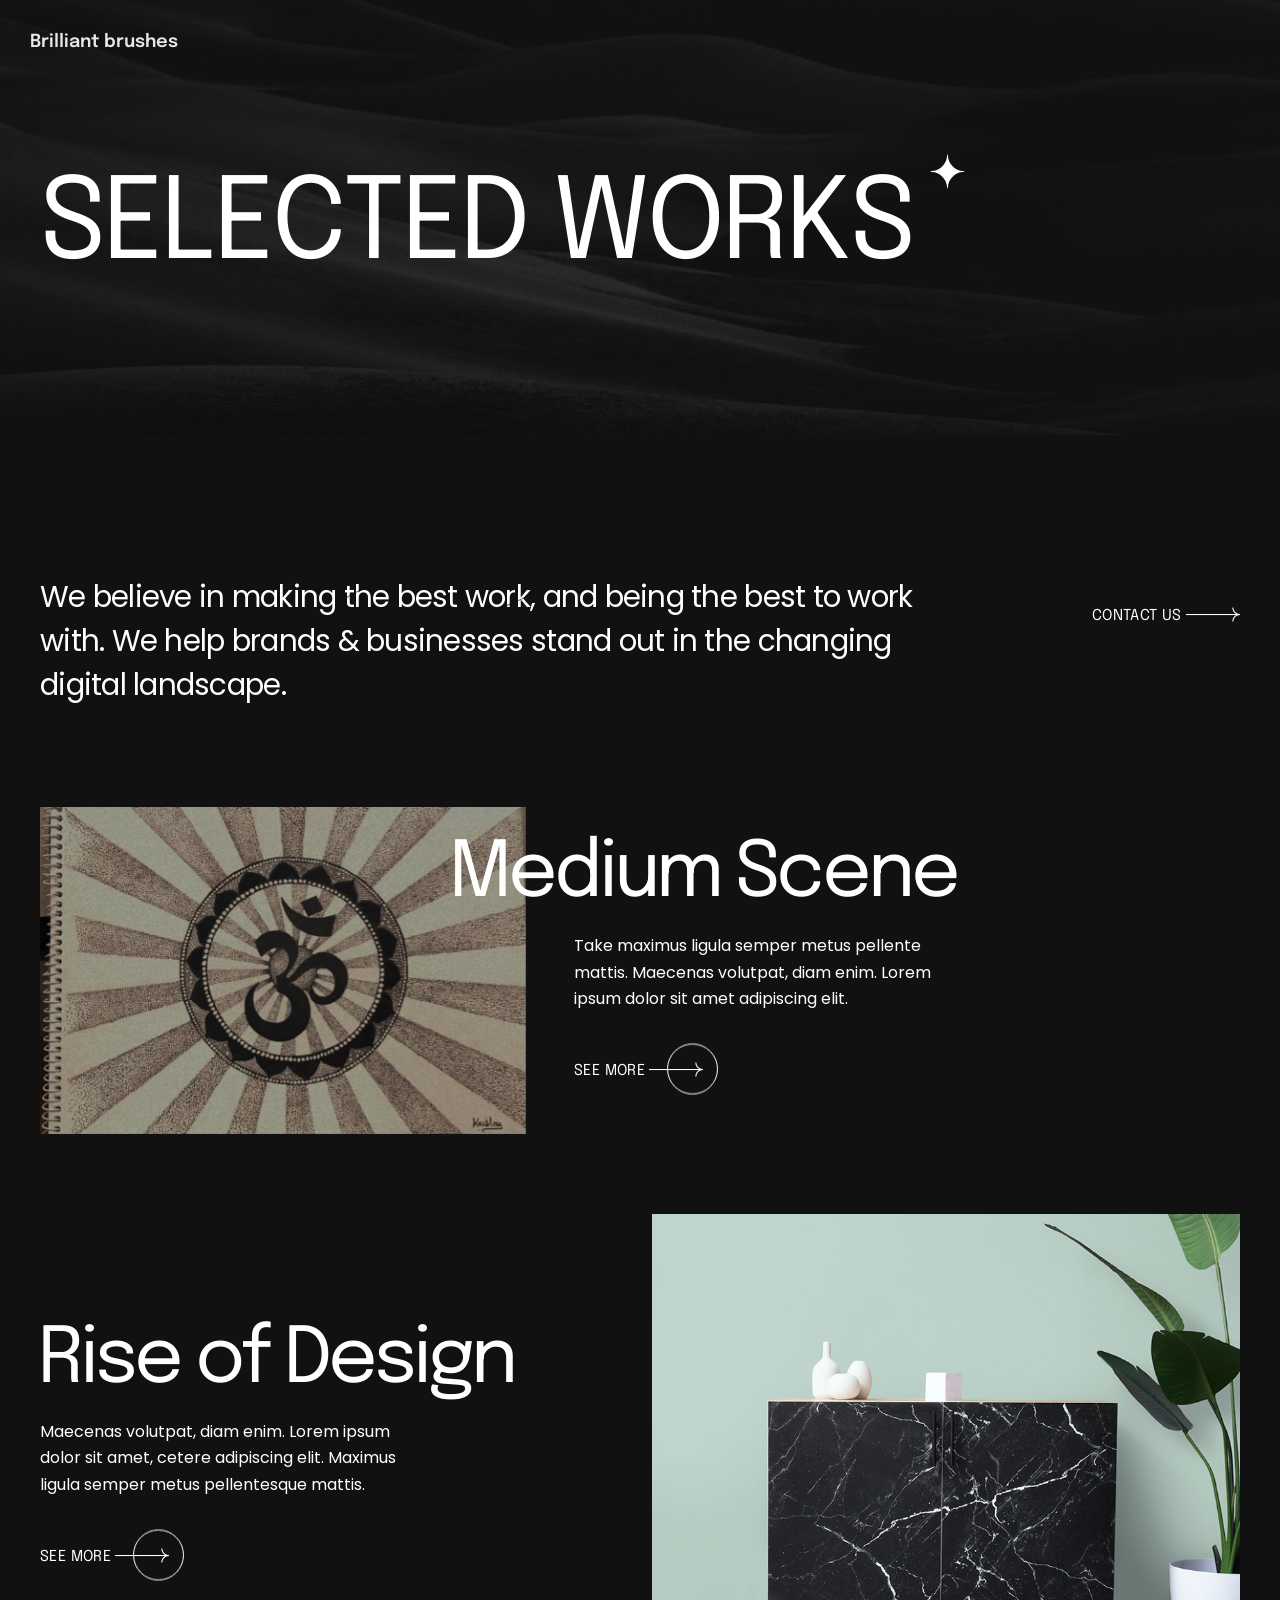
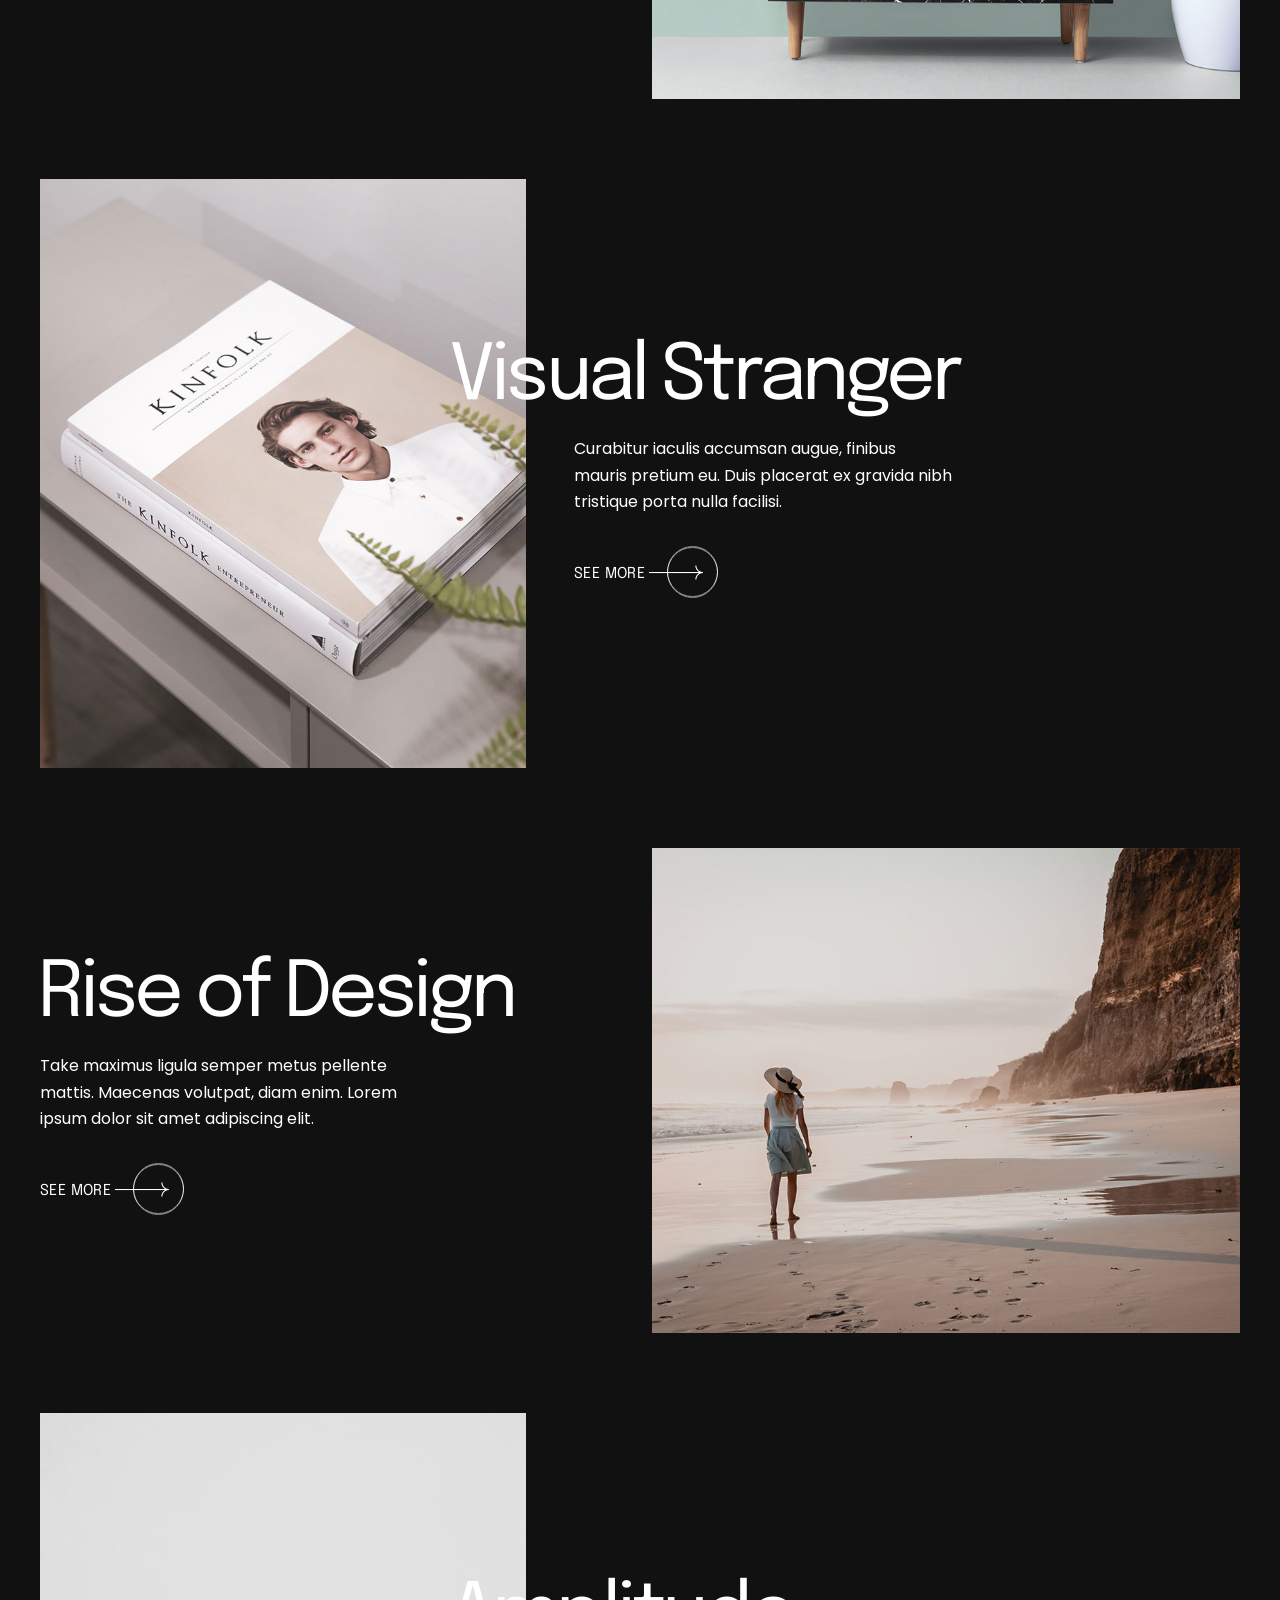
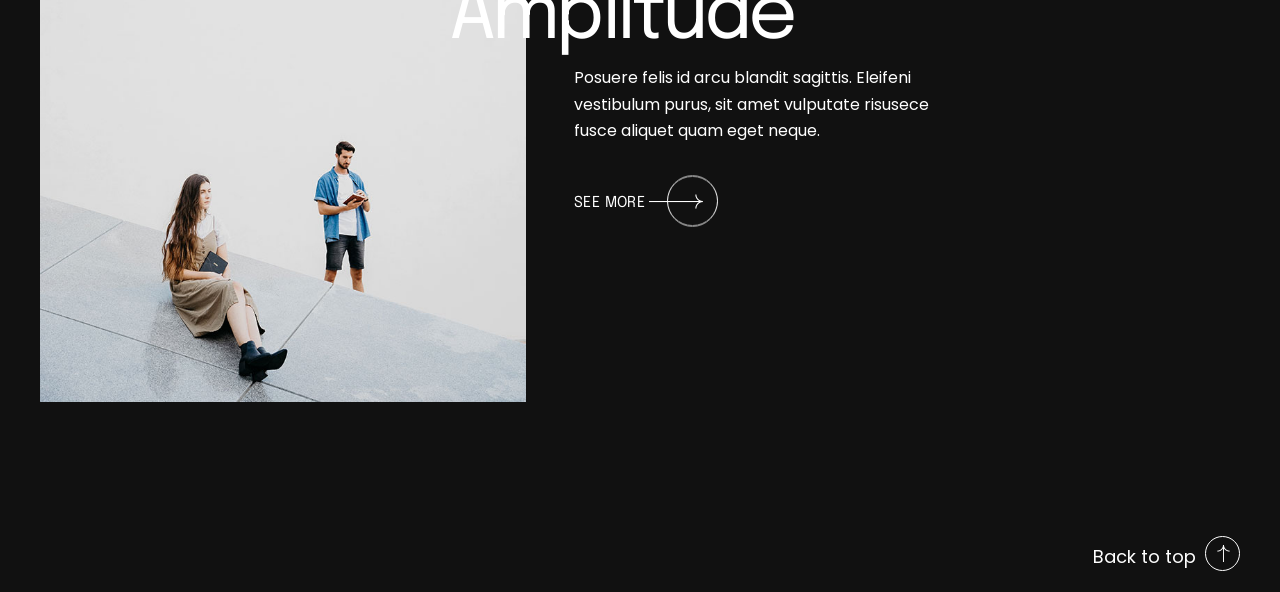
==== index.html @ 951b1bcf "first commit" ====
<!DOCTYPE html>
<html lang="en">
  <head>
    <title>Brilliant &mdash; One & Multi Page Creative Template</title>
    <meta charset="utf-8" />
    <meta name="viewport" content="width=device-width, initial-scale=1.0" />

    <!-- Favicon -->
    <link rel="icon" href="images/favicon.png" type="image/png" sizes="any" />
    <link rel="icon" href="images/favicon.svg" type="image/svg+xml" />

    <!-- CSS -->
    <link rel="stylesheet" href="css/bootstrap.min.css" />
    <link rel="stylesheet" href="css/style.css" />
    <link rel="stylesheet" href="css/style-responsive.css" />
    <link rel="stylesheet" href="css/vertical-rhythm.min.css" />
    <link rel="stylesheet" href="css/magnific-popup.css" />
    <link rel="stylesheet" href="css/owl.carousel.css" />
    <link rel="stylesheet" href="css/splitting.css" />
    <link rel="stylesheet" href="css/YTPlayer.css" />
    <link rel="stylesheet" href="css/demo-brutalist/demo-brutalist.css" />

    <!-- Google Fonts -->
    <link rel="preconnect" href="https://fonts.googleapis.com" />
    <link rel="preconnect" href="https://fonts.gstatic.com" crossorigin />
    <link
      href="https://fonts.googleapis.com/css2?family=Epilogue:wght@400;500;600&family=Poppins:wght@400;500;600&display=swap"
      rel="stylesheet"
    />
  </head>
  <body class="appear-animate dark-mode">
    <!-- Page Loader -->
    <div class="page-loader dark">
      <div class="loader">Loading...</div>
    </div>
    <!-- End Page Loader -->

    <!-- Skip to Content -->
    <a href="#main" class="btn skip-to-content">Skip to Content</a>
    <!-- End Skip to Content -->

    <!-- Page Wrap -->
    <div class="page bg-dark-1" id="top">
      <!-- Navigation Panel -->
      <nav class="main-nav dark dark-mode transparent stick-fixed wow-menubar">
        <div class="main-nav-sub full-wrapper">
          <!-- Logo  (* Add your text or image to the link tag. Use SVG or PNG image format. 
                    If you use a PNG logo image, the image resolution must be equal 200% of the visible logo
                    image size for support of retina screens. See details in the template documentation. *) -->
          <div class="nav-logo-wrap local-scroll">
            <a href="index.html" class="logo font-alt">
                Brilliant brushes
              <!-- <img
                src="images/demo-brutalist/logo-white.svg"
                alt="Your Company Logo"
                width="170"
                height="12"
              /> -->
            </a>
          </div>

          <!-- Mobile Menu Button -->
          <div class="mobile-nav" role="button" tabindex="0">
            <i class="mobile-nav-icon"></i>
            <span class="visually-hidden">Menu</span>
          </div>

          <!-- Main Menu -->
          <div class="inner-nav desktop-nav font-alt"></div>
          <!-- End Main Menu -->
        </div>
      </nav>
      <!-- End Navigation Panel -->

      <main id="main">
        <!-- Home Section -->
        <section
          class="page-section parallax-5 light-content"
          style="background-image: url(images/demo-brutalist/section-bg-1.jpg)"
          id="home"
        >
          <div class="container position-relative pt-20 pt-sm-40">
            <h1 class="hs-title-2 font-alt uppercase mb-0">
              <span class="wow charsAnimIn" data-splitting="chars">
                Selected Works
              </span>
              <span
                class="section-title-image wow fadeScaleIn"
                data-wow-delay="0.3s"
              >
                <img src="images/demo-brutalist/shape-2.svg" alt="" />
              </span>
            </h1>
          </div>
        </section>
        <!-- End Home Section -->

        <!-- Portfolio Section -->
        <section class="page-section bg-dark-1 light-content" id="portfolio">
          <div class="container position-relative">
            <div class="row mb-100 mb-md-80 mb-sm-40 wow fadeInUp">
              <div class="col-md-8 col-lg-9 mb-sm-30">
                <p class="section-descr-large mb-0">
                  We believe in making
                  <span class="mark-decoration-2">the best work</span>, and
                  being the best to work with. We help brands & businesses stand
                  out in the changing digital landscape.
                </p>
              </div>

              <div
                class="col-md-4 col-lg-3 text-end pt-20 pt-md-10 pt-sm-0 local-scroll"
              >
                <a
                  href="#contact"
                  class="link-hover-anim align-middle"
                  data-link-animate="y"
                  >Contact Us <i class="icon-arrow-right size-14"></i
                ></a>
              </div>
            </div>

            <!-- Portfolio Grid -->
            <div>
              <!-- Portfolio Item -->
              <div
                class="portfolio-1-item row mb-80 mb-sm-50 wow fadeInUp"
                data-wow-delay="0.1s"
              >
                <div class="col-md-5 mb-sm-30">
                  <div class="portfolio-1-image">
                    <a href="brutalist-portfolio-single-dark.html"
                      ><img
                        src="images/demo-brutalist/portfolio/img-1.jpg"
                        loading="lazy"
                        width="700"
                        height="848"
                        alt="Image Description"
                    /></a>
                  </div>
                </div>
                <div class="col-md-7 d-flex align-items-center">
                  <div>
                    <h3 class="portfolio-1-title font-alt mb-20">
                      <a href="brutalist-portfolio-single-dark.html"
                        >Medium Scene</a
                      >
                    </h3>
                    <div class="ps-md-2 ps-lg-4">
                      <div class="row">
                        <div class="col-md-10 col-lg-8 col-xl-7">
                          <p class="portfolio-1-descr">
                            Take maximus ligula semper metus pellente mattis.
                            Maecenas volutpat, diam enim. Lorem ipsum dolor sit
                            amet adipiscing elit.
                          </p>
                        </div>
                      </div>
                      <div>
                        <a
                          href="#"
                          class="link-hover-anim link-circle align-middle"
                          data-link-animate="y"
                        >
                          See more <i class="icon-arrow-right size-14"></i
                        ></a>
                      </div>
                    </div>
                  </div>
                </div>
              </div>
              <!-- End Portfolio Item -->

              <!-- Portfolio Item -->
              <div
                class="portfolio-1-item row mb-80 mb-sm-50 wow fadeInUp"
                data-wow-delay="0.1s"
              >
                <div class="col-md-6 d-flex align-items-center">
                  <div>
                    <h3 class="portfolio-1-title font-alt mb-20 ms-0">
                      <a href="brutalist-portfolio-single-dark.html"
                        >Rise of Design</a
                      >
                    </h3>
                    <div class="row">
                      <div class="col-md-11 col-lg-9 col-xl-8">
                        <p class="portfolio-1-descr">
                          Maecenas volutpat, diam enim. Lorem ipsum dolor sit
                          amet, cetere adipiscing elit. Maximus ligula semper
                          metus pellentesque mattis.
                        </p>
                      </div>
                    </div>
                    <div>
                      <a
                        href="brutalist-portfolio-single-dark.html"
                        class="link-hover-anim link-circle align-middle"
                        data-link-animate="y"
                      >
                        See more <i class="icon-arrow-right size-14"></i
                      ></a>
                    </div>
                  </div>
                </div>
                <div class="col-md-6 order-first order-md-last mb-sm-30">
                  <div class="portfolio-1-image">
                    <a href="brutalist-portfolio-single-dark.html"
                      ><img
                        src="images/demo-brutalist/portfolio/2.jpg"
                        loading="lazy"
                        width="848"
                        height="700"
                        alt="Image Description"
                    /></a>
                  </div>
                </div>
              </div>
              <!-- End Portfolio Item -->

              <!-- Portfolio Item -->
              <div
                class="portfolio-1-item row mb-80 mb-sm-50 wow fadeInUp"
                data-wow-delay="0.1s"
              >
                <div class="col-md-5 mb-sm-30">
                  <div class="portfolio-1-image">
                    <a href="brutalist-portfolio-single-dark.html"
                      ><img
                        src="images/demo-brutalist/portfolio/3.jpg"
                        loading="lazy"
                        width="700"
                        height="848"
                        alt="Image Description"
                    /></a>
                  </div>
                </div>
                <div class="col-md-7 d-flex align-items-center">
                  <div>
                    <h3 class="portfolio-1-title font-alt mb-20">
                      <a href="brutalist-portfolio-single-dark.html"
                        >Visual Stranger</a
                      >
                    </h3>
                    <div class="ps-md-2 ps-lg-4">
                      <div class="row">
                        <div class="col-md-10 col-lg-8 col-xl-7">
                          <p class="portfolio-1-descr">
                            Curabitur iaculis accumsan augue, finibus mauris
                            pretium eu. Duis placerat ex gravida nibh tristique
                            porta nulla facilisi.
                          </p>
                        </div>
                      </div>
                      <div>
                        <a
                          href="brutalist-portfolio-single-dark.html"
                          class="link-hover-anim link-circle align-middle"
                          data-link-animate="y"
                        >
                          See more <i class="icon-arrow-right size-14"></i
                        ></a>
                      </div>
                    </div>
                  </div>
                </div>
              </div>
              <!-- End Portfolio Item -->

              <!-- Portfolio Item -->
              <div
                class="portfolio-1-item row mb-80 mb-sm-50 wow fadeInUp"
                data-wow-delay="0.1s"
              >
                <div class="col-md-6 d-flex align-items-center">
                  <div>
                    <h3 class="portfolio-1-title font-alt mb-20 ms-0">
                      <a href="brutalist-portfolio-single-dark.html"
                        >Rise of Design</a
                      >
                    </h3>
                    <div class="row">
                      <div class="col-md-11 col-lg-9 col-xl-8">
                        <p class="portfolio-1-descr">
                          Take maximus ligula semper metus pellente mattis.
                          Maecenas volutpat, diam enim. Lorem ipsum dolor sit
                          amet adipiscing elit.
                        </p>
                      </div>
                    </div>
                    <div>
                      <a
                        href="brutalist-portfolio-single-dark.html"
                        class="link-hover-anim link-circle align-middle"
                        data-link-animate="y"
                      >
                        See more <i class="icon-arrow-right size-14"></i
                      ></a>
                    </div>
                  </div>
                </div>
                <div class="col-md-6 order-first order-md-last mb-sm-30">
                  <div class="portfolio-1-image">
                    <a href="brutalist-portfolio-single-dark.html"
                      ><img
                        src="images/demo-brutalist/portfolio/4.jpg"
                        loading="lazy"
                        width="848"
                        height="700"
                        alt="Image Description"
                    /></a>
                  </div>
                </div>
              </div>
              <!-- End Portfolio Item -->

              <!-- Portfolio Item -->
              <div
                class="portfolio-1-item row wow fadeInUp"
                data-wow-delay="0.1s"
              >
                <div class="col-md-5 mb-sm-30">
                  <div class="portfolio-1-image">
                    <a href="brutalist-portfolio-single-dark.html"
                      ><img
                        src="images/demo-brutalist/portfolio/5.jpg"
                        loading="lazy"
                        width="700"
                        height="848"
                        alt="Image Description"
                    /></a>
                  </div>
                </div>
                <div class="col-md-7 d-flex align-items-center">
                  <div>
                    <h3 class="portfolio-1-title font-alt mb-10">
                      <a href="brutalist-portfolio-single-dark.html"
                        >Amplitude</a
                      >
                    </h3>
                    <div class="ps-md-2 ps-lg-4">
                      <div class="row">
                        <div class="col-md-10 col-lg-8 col-xl-7">
                          <p class="portfolio-1-descr">
                            Posuere felis id arcu blandit sagittis. Eleifeni
                            vestibulum purus, sit amet vulputate risusece fusce
                            aliquet quam eget neque.
                          </p>
                        </div>
                      </div>
                      <div>
                        <a
                          href="brutalist-portfolio-single-dark.html"
                          class="link-hover-anim link-circle align-middle"
                          data-link-animate="y"
                        >
                          See more <i class="icon-arrow-right size-14"></i
                        ></a>
                      </div>
                    </div>
                  </div>
                </div>
              </div>
              <!-- End Portfolio Item -->
            </div>
            <!-- End Portfolio Grid -->
          </div>
        </section>
        <!-- End Portfolio Section -->
      </main>

      <!-- Footer -->
      <!-- <footer style="padding-top: 20px !important; padding-bottom: 20px !important;" class="page-section footer-2 bg-dark-2 light-content"> -->
        <div class="container light-content" style="padding-bottom: 20px" >
          <div class="row">
            <div class="col-lg-12 text-end text-lg-end local-scroll">
              <a href="#top" class="fw-top-link">
                <span class="fw-top-link-underline">Back to top</span>
                <span class="icon ms-1">
                  <i class="icon-arrow-up size-17"></i>
                </span>
              </a>
            </div>
          </div>
        </div>
      <!-- </footer> -->
      <!-- End Footer -->
    </div>
    <!-- End Page Wrap -->

    <!-- JS -->
    <script src="js/jquery.min.js"></script>
    <script src="js/bootstrap.bundle.min.js"></script>
    <script src="js/plugins.js"></script>
    <script src="js/jquery.ajaxchimp.min.js"></script>
    <script src="js/contact-form.js"></script>
    <script src="js/all.js"></script>
    <!-- End JS -->
  </body>
</html>
---- css/style.css ----
@import url("icons.css");
@import url("icomoon.css");
@import url("font-awesome-brands.css");

  
:root{
    --font-global: 'DM Sans', sans-serif;
    --font-alt: 'DM Sans', sans-serif;
    --font-serif: Georgia, 'Times New Roman', Times, serif;
    --full-wrapper-margin-x: 30px;
    --container-width: 1350px;
    --section-padding-y: 120px;
    --menu-bar-height: 85px;
    --menu-bar-height-scrolled: 65px;
    --color-dark-1: #010101;
    --color-dark-2: #171717;
    --color-dark-3: #272727;
    --color-dark-3a: #333;
    --color-dark-4: #555;
    --color-gray-1: #757575;
    --color-gray-2: #888;
    --color-gray-3: #999;
    --color-gray-light-1: #f1f1f1;
    --color-gray-light-2: #f7f7f7;
    --color-gray-light-3: #e5e5e5;
    --color-gray-light-4: #d5d5d5;
    --color-gray-light-5: #ccc;
    --color-gray-light-6: #bbb;
    --color-dark-mode-gray-1: rgba(255,255,255, .7);
    --color-dark-mode-gray-2: rgba(255,255,255, .1275);
    --color-primary-1: #4567ed;
    --color-primary-1-a: #375ae3;    
    --color-primary-light-1: #e3effe;
    --color-primary-light-1-a: #bcd1f1;
    --color-primary-2: #7752e7;
    --color-primary-light-2: #e7defe;
    --color-primary-3: #b947d9;
    --color-primary-light-3: #f7defe;
    --color-primary-4: #e748b1;
    --color-primary-light-4: #ffe1f5; 
    --color-secondary-1: #fbe3a1;   
    --gradient-primary-1: linear-gradient( 90deg, var(--color-primary-4) 0%, var(--color-primary-3) 33%, var(--color-primary-2) 67%, var(--color-primary-1) 100%);
    --gradient-primary-1-a: linear-gradient( 90deg, var(--color-primary-4) 25%, var(--color-primary-3) 40%, var(--color-primary-2) 60%, var(--color-primary-1) 75%);
    --gradient-primary-1-b: linear-gradient( 45deg, var(--color-primary-4) 0%, var(--color-primary-3) 33%, var(--color-primary-2) 67%, var(--color-primary-1) 100%);
    --gradient-primary-1-c: linear-gradient( 0deg, var(--color-primary-4) 0%, var(--color-primary-3) 33%, var(--color-primary-2) 67%, var(--color-primary-1) 100%);
    --gradient-gray-light-1: linear-gradient(0deg, #f5f5f5 0%, #fff 100%);
    --gradient-gray-light-2: linear-gradient(0deg, #fff 0%, #f5f5f5 100%);
    --gradient-dark-alpha-1: linear-gradient( 90deg, var(--color-dark-1) 40%, transparent 87%);
    --gradient-dark-alpha-2: linear-gradient( 90deg, transparent 13%, var(--color-dark-1) 60%);
    --gradient-primary-alpha-1: linear-gradient( 90deg, var(--color-primary-1) 40%, transparent 87%);
    --gradient-primary-alpha-2: linear-gradient( 90deg, transparent 13%, var(--color-primary-1) 60%);
    --border-radius-default: 4px;
    --border-radius-large: 30px;
    --box-shadow: 0px 5px 10px 0px rgba(0, 0, 0, 0.05),0px 1px 1px 0px rgba(0, 0, 0, 0.03),0px 3px 5px 0px rgba(0, 0, 0, 0.03);
    --box-shadow-strong: 0px 5px 10px 0px rgba(0, 0, 0, 0.08),0px 1px 1px 0px rgba(0, 0, 0, 0.06),0px 3px 5px 0px rgba(0, 0, 0, 0.06);
    --box-shadow-block: 0px 3px 50px 0px rgba(0, 0, 0, 0.05);
    --box-shadow-block-strong: 0px 3px 50px 0px rgba(0, 0, 0, 0.15);  
    --transition-default: all 0.27s cubic-bezier(0, 0, 0.58, 1);
    --ease-default: cubic-bezier(0, 0, 0.58, 1);
    --ease-out-long: cubic-bezier(0,.5,0,1);
    --ease-out-medium: cubic-bezier(0,.57,.55,1);
    --ease-out-short: cubic-bezier(.15,.7,.78,1);
    --ease-elastic-1: cubic-bezier(0.68,-0.55,0.27,1.55);
    --ease-elastic-2: cubic-bezier(0.68,-3,0.27,5);
}
  
:root{
    scroll-behavior: auto;
}
html{
    -ms-overflow-style: scrollbar;
}
body{
    overflow-x: hidden;
    -webkit-font-smoothing: antialiased;
    -moz-osx-font-smoothing: grayscale;
    text-rendering: optimizeLegibility;    
}
main{
    overflow: clip;
}
iframe{
    border: none;
}
a, b, div, ul, li{
    -webkit-tap-highlight-color: rgba(0,0,0,0); 
    -webkit-tap-highlight-color: transparent; 
    -moz-outline-: none;
}
a:focus:not(.focus-visible),
a:active,
section:focus,
div:active,
div:focus{
    -moz-outline: none;
    outline: none;
}
a:focus.focus-visible,
button:focus.focus-visible,
div:focus.focus-visible{
    -moz-outline: 3px dotted #36a367 !important;
    outline: 3px dotted #36a367 !important;
    outline-offset: 0 !important;
}
img:not([draggable]), embed, object, video{
    max-width: 100%;
    height: auto;
}
.image-fullwidth img{
    width: 100%;
    height: auto;
}
.min-height-80vh{
    min-height: 80vh;
}
.min-height-90vh{
    min-height: 90vh;
}
.min-height-100vh{
    min-height: 100vh !important;
    min-height: 100svh !important;
}
.align-center{ text-align:center !important; }
.left{ float:left !important; }
.right{ float:right !important; }
.hidden{ display:none !important;}
.relative{ position: relative !important;}
.z-index-1{ z-index: 1 !important;}
.z-index-n1{ z-index: -1 !important;}
.no-hover{ cursor: default !important;}
.wch-unset{ will-change: unset !important; }
.white{ color: #fff !important; }
.black{ color: var(--color-dakr-1) !important; }
.color-primary-1{ color: var(--color-primary-1) !important; }
.color-primary-2{ color: var(--color-primary-2) !important; }
.color-primary-3{ color: var(--color-primary-3) !important; }
.color-primary-4{ color: var(--color-primary-4) !important; }
.color-secondary-1{ color: var(--color-secondary-1) !important; }
.opacity-003{ opacity: .03 !important; }
.opacity-004{ opacity: .04 !important; }
.opacity-005{ opacity: .05 !important; }
.opacity-006{ opacity: .06 !important; }
.opacity-007{ opacity: .07 !important; }
.opacity-008{ opacity: .08 !important; }
.opacity-009{ opacity: .09 !important; }
.opacity-01{ opacity: .1 !important; }
.opacity-015{ opacity: .15 !important; }
.opacity-02{ opacity: .2 !important; }
.opacity-025{ opacity: .25 !important; }
.opacity-03{ opacity: .3 !important; }
.opacity-035{ opacity: .35 !important; }
.opacity-04{ opacity: .4 !important; }
.opacity-045{ opacity: .45 !important; }
.opacity-05{ opacity: .5 !important; }
.opacity-055{ opacity: .55 !important; }
.opacity-06{ opacity: .6 !important; }
.opacity-065{ opacity: .65 !important; }
.opacity-07{ opacity: .7 !important; }
.opacity-075{ opacity: .75 !important; }
.opacity-08{ opacity: .8 !important; }
.opacity-085{ opacity: .85 !important; }
.opacity-09{ opacity: .9 !important; }
.opacity-095{ opacity: .95 !important; }
.opacity-1{ opacity: 1 !important; }
.size-13 { font-size: 13.5px !important; }
.size-14{ font-size: 14px !important; }
.size-15{ font-size: 15px !important; }
.size-16{ font-size: 16px !important; }
.size-17{ font-size: 17px !important; }
.size-18{ font-size: 18.5px !important; }
.size-20{ font-size: 20px !important; }
.size-22{ font-size: 22px !important; }
.size-24{ font-size: 24px !important; }
.box-shadow{ box-shadow: var(--box-shadow-block) !important;}
.box-shadow-strong{ box-shadow: var(--box-shadow-block-strong) !important;}
.border-color-primary-1{
    border: 1px solid var(--color-primary-1);
}
.border-color-primary-2{
    border: 1px solid var(--color-primary-2);
}
.border-color-primary-3{
    border: 1px solid var(--color-primary-3);
}
.border-color-primary-4{
    border: 1px solid var(--color-primary-4);
}
.border-dark{
    border: 1px solid var(--color-dark-mode-gray-2) !important;
}
.bg-border-dark{
    background: var(--color-dark-3) !important;
    border: 1px solid var(--color-dark-mode-gray-2) !important;
}
.stick-fixed{
    position: fixed !important;
    top: 0;
    left: 0;
}
.block-sticky{
    position: sticky;
    top: calc(var(--menu-bar-height-scrolled) + 40px);
    left: 0;
}
.round{
    border-radius: var(--border-radius-default) !important;
}
.round-large{
    border-radius: var(--border-radius-large) !important;
}
.circle{
    border-radius: 100px !important;
}
.circle-large{
    border-radius: 700px !important;
}
.round.overflow-hidden,
.round-large.overflow-hidden,
.circle.overflow-hidden,
.circle-large.overflow-hidden{
    isolation: isolate;
    transform: translateZ(0);
}
::selection{
    color: #fff;
    background: var(--color-primary-1);
}
.light-content ::selection{
    color: #fff;
    background: var(--color-primary-1);
}
.animate, .animate *{
    transition: var(--transition-default);
}
.parallax-mousemove{
   transition: var(--transition-default);
   -moz-transition: none !important;
   will-change: transform;
}
.parallax-mousemove-follow{
    -moz-transition: none !important;
}
@media not all and (min-resolution:.001dpcm) { @media {
    .parallax-mousemove,
    .parallax-mousemove-follow{
       transition: none !important;
    }
}}
[data-rellax-x]{
    transition: transform 0.25s var(--ease-out-short);
    transition-delay: 0.0025s;
    will-change: transform;
}
[data-rellax-y]{
    transition: transform 0.25s cubic-bezier(0, 0, 0.58, 1);
    transition-delay: 0.0025s;
    will-change: transform;
}
.no-animate{    
    -webkit-transition-property: none !important;
    -moz-transition-property: none !important;
    -o-transition-property: none !important;
    transition-property: none !important; 
}
.clearlist, .clearlist li{
    list-style: none;
    padding: 0;
    margin: 0;
    background: none;
}
.clearlinks a{
    text-decoration: none;
    color: unset;
}
.clearlinks a:hover{
    color: unset !important;
}
.full-wrapper{
    margin: 0 var(--full-wrapper-margin-x);
}
.container{
    max-width: var(--container-width);
    padding: 0 30px;
}
.row:not(
.g-0, .g-1, .g-2, .g-3, .g-4, .g-5,
.gx-0, .gx-1, .gx-2, .gx-3, .gx-4, .gx-5,
.gy-0, .gy-1, .gy-2, .gy-3, .gy-4, .gy-5){
    --bs-gutter-x: 30px;
}
.row.gx-huge{
    --bs-gutter-x: 276px;
}
.icon-ellipse{
    position: relative;
    top: -0.085em;
    display: inline-block;
    width: 12px;
    height: 12px;
    vertical-align: middle;
    background: currentColor;
    border-radius: 50%;
}
.text-outline-cont{
    position: relative;
    display: inline-block;
}
.text-outline{
    position: relative;
}
.text-outline-1{
    position: absolute;
    top: -0.36em;
    left: 0;
    color: #fff;
    -webkit-text-stroke: 1px var(--color-dark-1);
    opacity: .2;
    pointer-events: none;
}
.text-outline-2{
    position: absolute;
    top: -0.72em;
    left: 0;
    color: #fff;
    -webkit-text-stroke: 1px var(--color-dark-1);
    opacity: .1;
    pointer-events: none;
}
.light-content .text-outline-1{
    color: transparent;
    -webkit-text-stroke: 1px #fff;
    opacity: .17;
}
.light-content .text-outline-2{
    color: transparent;
    -webkit-text-stroke: 1px #fff;
    opacity: .07;
}

.page-loader{
    display:block;
    width: 100%;
    height: 100%;
    position: fixed;
    top: 0;
    left: 0;
    background: #fefefe;
    z-index: 100000; 
}
.loader{
    width: 50px;
    height: 50px;
    position: absolute;
    top: 50%;
    left: 50%;
    margin: -25px 0 0 -25px;
    font-size: 10px;
    text-indent: -12345px;
    border-top: 1px solid rgba(0,0,0, 0.15);
    border-right: 1px solid rgba(0,0,0, 0.15);
    border-bottom: 1px solid rgba(0,0,0, 0.15);
    border-left: 1px solid rgba(0,0,0, .55);
    border-radius: 50%;
    animation: spinner 700ms infinite linear;
    will-change: transform;  
    z-index: 100001;
}

.page-loader.dark{
    background: var(--color-dark-1);   
}
.page-loader.dark .loader{
    border-top: 1px solid rgba(255,255,255, 0.15);
    border-right: 1px solid rgba(255,255,255, 0.15);
    border-bottom: 1px solid rgba(255,255,255, 0.15);
    border-left: 1px solid rgba(255,255,255, .5);
}

.page-loader.gradient .loader{
    border-color: transparent;
    background:	linear-gradient(to right, white, white), var(--gradient-primary-1); 
	-webkit-background-clip: padding-box, border-box;
	background-origin: padding-box, border-box;
}
.page-loader.gradient.dark .loader{
    border-color: transparent !important;
    background:	linear-gradient(to right, var(--color-dark-1), var(--color-dark-1)), var(--gradient-primary-1); 
    -webkit-background-clip: padding-box, border-box;
	background-origin: padding-box, border-box; 
}

.page-loader.color .loader{
    border-color: var(--color-primary-light-1-a);
    border-left-color: var(--color-primary-1);
}

@keyframes spinner {
    0% {
        transform: rotate(0deg);
    }
    100% {
        transform: rotate(360deg);
    }
}

  
body{
    color: var(--color-dark-1);
    font-family: var(--font-global);
    font-size: 18px;
    font-weight: 400;
    letter-spacing: normal;
    line-height: 1.67; 
}
a{
    color: var(--color-dark-1);
    text-decoration: underline;
    transition: color 0.1s var(--ease-default);
}
a:hover{
    color: var(--color-dark-4);
    text-decoration: underline;
}
b, strong{
    font-weight: 500;
}
mark{
    position: relative;
    padding: 0;
    color: inherit;
    background-color: transparent;
    background-image: linear-gradient(90deg,rgba(17,17,17,.1) 0,rgba(17,17,17,.1) 100%);
    background-repeat: no-repeat;
    background-size: 100% .3em;
    background-position: 0 110%;
}
.light-content mark{
    background-image: linear-gradient(90deg,rgba(255,255,255,.2) 0,rgba(255,255,255,.2) 100%);
}
.mark-decoration-1{
    position: relative;
    display: inline-block;
}
.mark-decoration-1:before{
    content: "";
    position: absolute;
    left: 0;
    bottom: -0.4em;
    width: 100%;
    height: 0.5357em;
    background-image: url(../images/mark-decoration-1.svg);
    background-repeat: no-repeat;
    background-size: auto 0.55357em;
    background-position: 0 0;
    pointer-events: none;
}
.light-content .mark-decoration-1:before{
    background-image: url(../images/mark-decoration-1-white.svg);
}
.mark-decoration-2{
    position: relative;
    display: inline-block;
}
.mark-decoration-2:before{
    content:"";
    position: absolute;
    top: -0.09em;
    left: -0.2em;
    bottom: -0.09em;
    right: -0.2em;    
    display: block;
    border: 1px solid var(--color-dark-1);
    border-radius: 50%;
    opacity: 0.7;
    transform: rotate(-7deg);
    pointer-events: none;
}
.mark-decoration-3-wrap{
    position: relative;
    display: inline-block;
    isolation: isolate;
}
.mark-decoration-3{
    position: absolute;
    left: 0;
    bottom: 0.12em;
    display: block;
    width: 100%;
    height: 0.2em;    
    z-index: -1;
}
.mark-decoration-3:before{
    content: "";
    position: absolute;
    top: 0;
    left: 0;
    width: 100%;
    height: 100%;
    background: var(--color-secondary-1);
}
.light-content .mark-decoration-3:before{
    opacity: .37;
}
.mark-decoration-4{
    position: relative;
    display: inline-block;
}
.mark-decoration-4:before{
    content:"";
    position: absolute;
    bottom: 0.12em;
    left: 0;  
    display: block;
    width: 100%;
    height: 7px;
    opacity: 0.2;
    background: var(--gradient-primary-1);
    pointer-events: none;
    z-index: -1;
}
.light-content .mark-decoration-4:before{
    opacity: 0.375;
}
.mark-decoration-5{
    position: relative;
    display: inline-block;
    isolation: isolate;
}
.mark-decoration-5:before{
    content: "";
    position: absolute;
    left: 0;
    bottom: -0.4em;
    width: 100%;
    height: 0.5357em;
    background-image: url(../images/demo-corporate/mark-decoration-1.svg);
    background-repeat: no-repeat;
    background-size: auto 0.25892em;
    background-position: 0 0;
    pointer-events: none;
    z-index: -1;    
}

h1,h2,h3,h4,h5,h6,
.h1,.h2,.h3,.h4,.h5,.h6{
    margin-bottom: 1em;
    font-weight: 500;
    line-height: 1.2;   
}

h1, .h1{
    margin-bottom: 0.5em;
    font-size: 42px;
    letter-spacing: -0.04em;
}
h2, .h2{
    margin-bottom: 0.5em;
    font-size: 36px;
    letter-spacing: -0.03em;
}
h3, .h3{
    margin-bottom: 0.7em;
    font-size: 28px;
    letter-spacing: -0.03em;
}
h4, .h4{
    font-size: 24px;
}
h5, .h5{
    font-size: 20px;
}
h6, .h6{
    font-size: 16px;
    font-weight: 700;
}
p{
    margin: 0 0 1.5em 0;
}
ul, ol{
    margin: 0 0 1.5em 0;
}
blockquote{
    margin: 0 0 2em 0;
    padding: 0;
    border: none;
    background: none;
    font-style: normal;
    line-height: 1.47;
}
blockquote p{
    position: relative;
    margin-bottom: 0.7em;
    font-size: 140%;
    font-style: normal;
    letter-spacing: -0.01em;
    line-height: 1.5;
}
blockquote footer{
    font-size: 15px;
    font-weight: 400;
}
.testimonial{
    position: relative;
    margin: 0 0 1.5em 0;
    padding-left: 1.9778em;
    border: none;
    background: none;
    font-size: 46px;    
    border: none;
}
.testimonial p{
    position: relative;
    margin-bottom: .85em;
    font-size: 46px;
    font-weight: 500;
    font-style: normal;
    letter-spacing: -0.025em;
    line-height: 1.217;
}
.testimonial footer{
    font-size: 18px;
    font-weight: 500;
}
.testimonial .small{
    font-size: 15px;
    font-weight: 400;
    color: var(--color-gray-1);
}
.light-content .testimonial .small{
    color: var(--color-dark-mode-gray-1);
}
.testimonial .blockquote-icon{
    position: absolute;
    top: 0.15em;
    left: 0;
    width: .88em;
    height: .88em;
    background: #fff;
    border-radius: 50%;
    font-family: Georgia, serif;
    font-size: 1.5em;
    line-height: 1.45em;
    text-align: center;
}
.light-content .testimonial .blockquote-icon{
    color: var(--color-dark-1);
}
dl dt{
    margin-bottom: .5em;
    font-size: 20px;
    font-weight: 500;
    line-height: 1.4;
    letter-spacing: -0.0039em;
}
dl dd{
    margin-bottom: 1.9em;
    color: var(--color-gray-1);
}
.light-content dl dd{
    color: var(--color-dark-mode-gray-1);
}
pre{
    background-color: #f9f9f9;
    border-color: #ddd;
}
hr{
    background-color: #000;
    opacity: .1;
}
hr.white{
    background-color: #fff;
    opacity: 1;
}
.dark-mode hr.white{
    background-color: #fff;
    opacity: .15;
}
hr.black{
    background-color: var(--color-dark-1);
    opacity: 1;
}
hr.thick{
    height: 2px;
}

.uppercase{
    text-transform: uppercase;
    letter-spacing: 0.025em;
}
.serif{
    font-family: var(--font-serif);
    font-style: italic;
    font-weight: normal;
}
.font-alt{
   font-family: var(--font-alt); 
}
.normal{
    font-weight: normal;
}
.strong{
    font-weight: 700 !important;
}
.lead{
    margin: 0 0 1em 0;
    font-size: 140%;
    font-weight: 400; 
    letter-spacing: -0.012em;
    line-height: 1.5;
}
.lead-alt{
    font-size: 46px;
    font-weight: 500;
    line-height: 1.196;
    letter-spacing: -0.04em;
}
.dropcap{
    float: left;
    font-size: 3em;
    line-height: 1;
    padding: 2px 8px 2px 0;    
}

.highlight pre{
    border: 1px solid var(--color-gray-light-3);
    background: var(--color-gray-light-2);
    color: var(--color-dark-4);
    border-radius: var(--border-radius-default);
}
.light-content .highlight pre{
    border-color: transparent;
    background-color: var(--color-dark-3a);
    color: var(--color-gray-light-6);
}

.hs-wrap{
    position: relative;
    margin: 0 auto;
    padding: 50px 40px;  
    overflow: hidden;  
    text-align: center;   
    border: 1px solid rgba(255,255,255, .05);
    border-radius: var(--border-radius-default);
    -webkit-backdrop-filter: blur(7px);
    backdrop-filter: blur(7px);
    isolation: isolate;
    transform: translateZ(0);
}
.hs-wrap:before{
    content: "";
    position: absolute;
    top: 0;
    left: 0;
    width: 100%;
    height: 100%;
    background: var(--color-dark-1);
    opacity: 0.17;
}
.hs-line{
    position: absolute;
    top: 50%;
    left: 50%;    
    width: 3%;
    height: 160%;    
    mix-blend-mode: difference; 
    pointer-events: none;
}
.hs-line:before{
    content: "";
    position: absolute;
    top: 0;
    left: 0;
    width: 100%;
    height: 100%;
    background: #fff;
    transform: translate(-50%, -50%) rotate(30deg);
}
.hs-icon{
    display: inline-block;
    width: 50px;
    height: 50px;
    font-size: 50px;
}
.hs-icon svg{
    display: block;
    width: 1em;
    height: 1em;
    fill: currentColor;
}
@media only screen and (min-width: 992px) {
    .hs-title-overlap{ 
        width: 137% !important; 
        margin-right: -37%;
    }
}
.hs-title-1{
    margin-top: 0;
    font-size: 70px;
    font-weight: 500;
    line-height: 1.085;
    letter-spacing: -0.035em;
}
.hs-title-2{
    margin-top: 0;
    font-size: 120px;
    font-weight: 400;
    line-height: 1.2;
    letter-spacing: -0.025em;
}
.hs-title-2a{
    margin-top: 0;
    font-size: 112px;
    font-weight: 500;
    line-height: 1;
    letter-spacing: -0.025em;
}
.hs-title-3{
    margin-top: 0;
    font-size: 38px;
    font-weight: 400;
    line-height: 1.3;
    letter-spacing: 0.3em;
    text-transform: uppercase;
}
.hs-title-3a{
    margin-top: 0;
    font-size: 38px;
    font-weight: 400;
    line-height: 1.3;
    letter-spacing: -0.012em;
}
.hs-title-4{
    margin-top: 0;
    font-size: 100px;
    font-weight: 500;
    line-height: 1.2;
    letter-spacing: -0.01em;
}
.hs-title-4a{
    margin-top: 0;
    font-size: 100px;
    font-weight: 500;
    line-height: 1.2;
    letter-spacing: -0.01em;
}
.hs-title-5{
    margin-top: 0;
    font-size: 150px;
    font-weight: 500;
    line-height: 0.92;
    letter-spacing: normal;
    text-transform: uppercase;
}
.hs-title-6{
    margin-top: 0;
    font-size: 20px;
    font-weight: 400;
    text-transform: uppercase;
    letter-spacing: 0.02em;
}
.hs-title-7{
    margin-top: 0;
    font-size: 160px;
    font-weight: 500;
    line-height: 1;
    letter-spacing: -0.02em;
}
.hs-title-8{
    margin-top: 0;
    font-size: 60px;
    font-weight: 500;
    line-height: 1.085;
    letter-spacing: -0.035em;
}
.hs-title-9{
    margin-top: 0;
    font-size: 65px;
    font-weight: 500;
    line-height: 1.1176;
    letter-spacing: -0.037em;
}
.hs-title-10{
    margin-top: 0;
    font-size: 56px;
    font-weight: 500;
    line-height: 1.1785;
    letter-spacing: -0.037em;
}
.hs-title-11{
    margin-top: 0;
    font-size: 20px;
    font-weight: 500;
    text-transform: uppercase;
    letter-spacing: 0.06em;
}
.hs-title-12{
    margin-top: 0;
    font-size: 86px;
    font-weight: 500;
    line-height: 1.085;
    letter-spacing: -0.035em;
}
.hs-title-13{
    margin-top: 0;
    font-size: 82px;
    font-weight: 500;
    line-height: 1.085;
    letter-spacing: -0.035em;
}
.hs-title-13a{
    margin-top: 0;
    font-size: 82px;
    font-weight: 500;
    line-height: 1.085;
    letter-spacing: -0.035em;
}
.hs-line-14{
    font-size: 120px;
    font-weight: 500;
    letter-spacing: -0.03em;
}
.hs-image-1{
    max-width: 0.85em;
    max-height: 0.85em;
    margin-top: -0.2em;
    vertical-align: middle;
}
.hs-image-1{
    width: 0.85em;
    height: 0.85em;
    margin-top: -0.2em;
    vertical-align: middle;
}
.hs-image-2{
    width: 0.75em;
    height: 0.75em;
    margin-top: -0.2em;
    vertical-align: middle;
    border-radius: 50%;
}
.hs-image-3{
    height: 0.75em !important;
    margin-top: -0.2em;
    vertical-align: middle;
    border-radius: 100px;
}
.hs-paragraph-1{
    position: absolute;
    top: 158px;
    left: 0;
    max-width: 256px;
    font-size: 16px;
    line-height: 1.5;
}
.hs-paragraph-2{
    position: absolute;
    top: 160px;
    right: 50px;
    max-width: 350px;
    font-size: 14px;
    text-transform: uppercase;
    text-indent: 4em;
    line-height: 1.5;
    letter-spacing: 0;
}
.hs-descr{
    font-size: 34px;
    font-weight: 400;
    line-height: 1.353;
    letter-spacing: -0.0075em;
}


/* ==============================
   Links
   ============================== */

.link-hover-anim{    
    position: relative;
    display: inline-block;
    padding: 6px 0;
    overflow: hidden;    
    font-size: 17px;    
    font-weight: 500;
    letter-spacing: normal;
    line-height: 1;
    text-decoration: none;
    vertical-align: middle;
    color: currentColor;
    background: none;
    border: none;
    cursor: pointer;
}
.link-hover-anim:hover{
    text-decoration: none !important;
}
.main-nav .link-hover-anim{
    top: 1px;
}
.link-strong{
    position: relative;
    display: inline-block;
    overflow: hidden;
    padding: 7px 0;
    transition: transform 0.5s var(--ease-elastic-1), opacity 0.5s var(--ease-elastic-1), color 0.2s var(--ease-default);
}
.underline .link-strong{
    border-bottom: 2px solid currentColor;
}
.underline .link-strong i{
    position: relative;
    top: 0.075em;
}
.link-hover-anim:not(.underline) .link-strong i:not([class^="icon-"]){
    position: relative;
    top: -0.05em;
    vertical-align: middle;
}
.link-strong svg{
    position: relative;
    top: -0.1em;
    margin-right: 0.2em;
}
.link-strong-hovered{
    display: block;
    position: absolute;
    top: 6px;
    left: 0;
    opacity: 0;
    transform: translateY(150%) translateZ(0.001px) skewY(10deg);
}
.link-hover-anim:hover{
    color: inherit;
}
.link-strong-unhovered{
    display: block;
}
.link-hover-anim:hover .link-strong-unhovered{ 
    opacity: 0;
    transform: translateY(-150%) translateZ(0.001px) skewY(-10deg);
}

.link-hover-anim:hover .link-strong-hovered{;
    opacity: 1;
    transform: translateY(0) translateZ(0.001px) skewY(0);
}
.light-content .link-strong,
.light-content .link-hover-anim{
    color: #fff;
}

.link-hover-anim.link-gradient .link-strong{
    background: var(--gradient-primary-1-a);
    -webkit-background-clip: text;
    -webkit-text-fill-color: transparent;
}
.link-hover-anim.link-gradient .link-strong i{
    -webkit-text-fill-color: var(--color-primary-1);
}

.link-circle{
    padding-right: 22px;
}
.link-circle:before{
    content: "";
    position: absolute;
    top: calc(50% - 2px);
    right: 7px;
    transform: translate3d(0, -50%, 0.001px);
    display: block;
    width: 51px;
    height: 51px;    
    border: 1px solid currentColor;
    border-radius: 50%;
    transition: all .5s var(--ease-elastic-2);
}
.link-circle:hover:before{
    transform: translate3d(0, -50%, 0.001px) scale(1.1);
}
.link-circle .link-strong{
    padding: 20px 0;
}

.link-circle-1{
    margin-left: -7px;
    padding-left: 27px;
}
.link-circle-1:before{
    content: "";
    position: absolute;
    top: calc(50%);
    left: 7px;
    transform: translate3d(0, -50%, 0.001px);
    display: block;
    width: 60px;
    height: 60px;    
    border: 2px solid var(--color-dark-1);
    border-radius: 50%;
    opacity: .15;
    transition: all .5s var(--ease-elastic-2);
}
.link-circle-1 .link-strong-hovered{
    left: 27px;
}
.light-content .link-circle-1:before{
    border-color: #fff;
    opacity: .25;
}
.link-circle-1:hover:before{
    transform: translate3d(0, -50%, 0.001px) scale(0.88);
}
.link-circle-1 .link-strong{
    padding: 24px 0;
}

  
/* ==============================
   Buttons
   ============================== */
  
.btn-mod,
a.btn-mod{
    -webkit-box-sizing: border-box;
    -moz-box-sizing: border-box;
    box-sizing: border-box;
    padding: 3px 13px;
    color: #fff;
    background: var(--color-dark-1);
    border: 1px solid transparent;
    font-size: 12px;
    font-weight: 700;
    text-transform: uppercase;
    text-decoration: none;
    letter-spacing: .065em;
    border-radius: 0;
    box-shadow: none;
    transition: var(--transition-default);
    cursor: pointer;
}
.btn-mod:hover,
.btn-mod:focus,
a.btn-mod:hover,
a.btn-mod:focus{
    color: #fff;
    text-decoration: none;
    outline: none;
    border-color: transparent;
    box-shadow: none;
}
.btn-mod:active{
    cursor: pointer !important;
    outline: none !important;
}

.btn-mod i.align-center:before{
    display: block;
    margin: -0.275em 0;
    transform: translateY(0.14em);
}

.btn-mod.btn-small{
    height: auto;
    padding: 6px 15px;
    font-size: 13px;
    letter-spacing: 0.05em;
} 
.btn-mod.btn-medium{
    height: auto;
    padding: 13px 20px 12px;
    font-size: 13px;
    letter-spacing: 0.085em;
} 
.btn-mod.btn-large{
    height: auto;
    padding: 16px 32px 15px;
    font-size: 13px;
    letter-spacing: 0.085em;
} 

.btn-mod.btn-w{
    color: var(--color-dark-1);
    background: #fff;    
}
.btn-mod.btn-w:hover,
.btn-mod.btn-w:focus{
    color: var(--color-dark-1);
    background: rgba(255,255,255, 1);
}

.btn-mod.btn-w-c{
    color: var(--color-primary-1);
    background: #fff;    
}
.btn-mod.btn-w-c:hover,
.btn-mod.btn-w-c:focus{
    color: var(--color-primary-1);
    background: #fff;
}

.btn-mod.btn-border{
    color: var(--color-dark-1);
    border: 1px solid var(--color-dark-1);
    background: transparent;
}
.btn-mod.btn-border:hover,
.btn-mod.btn-border:focus{
    color: var(--color-dark-1);
    border-color: var(--color-dark-1);
}

.btn-mod.btn-border-c{
    color: var(--color-primary-1);
    border: 1px solid var(--color-primary-1);
    background: transparent;
}
.btn-mod.btn-border-c:hover,
.btn-mod.btn-border-c:focus{
    color: #fff;
    border-color: transparent;
    background: var(--color-primary-1);
}

.btn-mod.btn-border-w{
    color: #fff;
    border: 1px solid #fff;
    background: transparent;
}
.btn-mod.btn-border-w:hover,
.btn-mod.btn-border-w:focus{
    border-color: #fff;
}

.btn-mod.btn-border-w-light{
    color: rgba(255,255,255, .8);
    border: 1px solid rgba(255,255,255, .5);
    background: transparent;
}
.btn-mod.btn-border-w-light:hover,
.btn-mod.btn-border-w-light:focus{
    color: #fff;
    border-color: rgba(255,255,255, .8);
}

.btn-mod.btn-gray{
    color: var(--color-dark-4);
    background: var(--color-gray-light-3);
}
.btn-mod.btn-gray:hover,
.btn-mod.btn-gray:focus{
    color: var(--color-dark-3);
    background: var(--color-gray-light-4);
}

.btn-mod.btn-color{
    color: #fff;
    background: var(--color-primary-1);
}
.btn-mod.btn-color-light{
    color: var(--color-primary-1);
    background: var(--color-primary-light-1);
}

.btn-mod.btn-dark,
.btn-mod.btn-dark:hover,
.btn-mod.btn-dark:focus{
    background: var(--color-dark-3) !important;
    border: 1px solid var(--color-dark-mode-gray-2) !important;
    box-shadow: none !important;
}

.btn-mod.btn-circle{
    border-radius: 30px;
}
.btn-circle-alt{
    border-radius: 50%;
}
.btn-circle-alt:hover{
    border-radius: 10px;
}
.btn-mod.btn-round{
    border-radius: var(--border-radius-default);
}
.btn-full{
    width: 100%;
}

.btn-mod.btn-with-icon{
    display: inline-flex;
    align-items: center;    
    height: 42px;
    padding: 0 17px;
    font-size: 18px;
    font-weight: 400;
    line-height: 1.2;
    text-transform: none;
    letter-spacing: normal;
    border: none;
    box-shadow: var(--box-shadow-block);
}
.btn-icon{
    display: flex;
    align-items: center;
    justify-content: center;
    flex-shrink: 0;
    width: 28px;
    height: 28px;
    margin-left: -10px;
    margin-right: 8px;
    font-size: 16px;
    border-radius: 50%;
}
.btn-icon.color-1{
    color: #fff;
    background: var(--color-primary-1);
}
.btn-icon.color-2{
    color: #fff;
    background: var(--color-primary-2);
}
.btn-icon.color-3{
    color: #fff;
    background: var(--color-primary-3);
}
.btn-icon.color-4{
    color: #fff;
    background: var(--color-primary-4);
}
.btn-mod.btn-with-icon:hover{
    background: #fff;
    box-shadow: var(--box-shadow-block-strong);
}
.btn-mod.btn-with-icon i:not(.btn-icon i){
    position: relative;
    top: 0.05em;
    font-size: 20px;
}

.btn-mod.btn-hover-anim{
    position: relative;
    overflow: hidden;
    isolation: isolate;
    transform: translateZ(0);
}
.btn-mod.btn-hover-anim > span{
    position: relative;
}
.btn-mod.btn-hover-anim:before{
    content: "";
    display: block;
    width: 100%;
    height: 200%;
    position: absolute;
    top: 0;
    left: 0;
    transform: scale(.7) translateY(55%);
    background: var(--color-dark-3a);
    border-radius: 100%;
    transition: all 0.25s cubic-bezier(0,0,.31,.99);
}
.btn-mod.btn-hover-anim:hover{
   opacity: 1;
   border-color: var(--color-dark-3a);
}
.btn-mod.btn-hover-anim:hover:before{
   transform: scaleX(2) scaleY(1) translateY(-15%);
}
.btn-mod.btn-w.btn-hover-anim:before{
    background: #ddd;
}
.btn-mod.btn-w.btn-hover-anim:hover{
   border-color: #ddd;
}
.btn-mod.btn-w-c.btn-hover-anim:before{
    background: var(--color-primary-light-1);
}
.btn-mod.btn-w-c.btn-hover-anim:hover{
   border-color: var(--color-primary-light-1);
}
.btn-mod.btn-color.btn-hover-anim:before{
    background: var(--color-primary-1-a);
}
.btn-mod.btn-color.btn-hover-anim:hover{
    border-color: var(--color-primary-1-a);
}

.btn-mod.btn-ellipse,
.btn-mod.btn-ellipse:focus{
    position: relative;
    display: inline-flex;
    align-items: center;
    justify-content: center;
    width: 170px;
    height: 170px;
    font-size: 18px;
    font-weight: 500;
    line-height: 1.22;
    text-transform: uppercase;
    letter-spacing: 0.02em;
    background: none;
    transform: rotate(-15deg);
}
.btn-mod.btn-ellipse:before{
    content: "";
    position: absolute;
    top: 0;
    left: 0;
    display: block;
    width: 100%;
    height: 100%;
    background: var(--color-dark-1);
    border-radius: 50%;
    opacity: 97%;
    transition: all .37s var(--ease-out-short);
}
.btn-mod.btn-ellipse > *{
    z-index: 1;
}
.btn-mod.btn-ellipse:hover{
    background: none;
    opacity: 1;
}
.btn-mod.btn-ellipse:hover:before{
    transform: scale(1.1);
}
.btn-mod.btn-ellipse.btn-w:before{
    background: #fff;
}

.btn-mod.btn-ellipse-inner{
    position: relative;
}
.btn-ellipse-inner{
    position: relative;
    overflow: hidden;
}
.btn-ellipse-unhovered{
    display: block;
    padding: 10px;
    transition: all .37s var(--ease-out-short);
}
.btn-ellipse-hovered{
    position: absolute;
    top: 100%;
    left: 0;
    display: block;
    padding: 10px;
    opacity: 0;
    transition: all .37s var(--ease-out-short);
}
.btn-mod.btn-ellipse:hover .btn-ellipse-unhovered{
    opacity: 0;
    transform: translate(0,-100%);
}
.btn-mod.btn-ellipse:hover .btn-ellipse-hovered{
    opacity: 1;
    transform: translate(0,-100%);
}

.btn-animate-y{
    position: relative;
    display: block;
    overflow: hidden;
}
.btn-animate-y-1{
    display: block;
    transition: all .37s var(--ease-out-short), opacity .37s linear;
}
.btn-animate-y-2{
    display: block;
    position: absolute;
    top: 0;
    left: 0;
    width: 100%;
    opacity: 0;
    transform: translate(0,100%);
    transition: all .37s var(--ease-out-short), opacity .37s linear;
}
.btn-mod:hover .btn-animate-y-1,
a:not(.no-hover):hover .btn-animate-y-1{
    opacity: 0;
    transform: translate(0,-100%);
}
.btn-mod:hover .btn-animate-y-2,
a:not(.no-hover):hover .btn-animate-y-2{
    opacity: 1;
    transform: translate(0,0);
}

.big-icon{
    display: inline-flex;
    align-items: center;
    justify-content: center;
    width: 100px;
    height: 100px;
    margin: 0 auto 20px;
    font-size: 30px;
    color: var(--color-dark-1);
    background: #fff;
    border-radius: 50%;
    transition: var(--transition-default);
}
.big-icon i{
    position: relative;
    left: 0.1em;
}
.big-icon-gradient{
    position: relative;
    display: inline-flex;
    align-items: center;
    justify-content: center;
    width: 100px;
    height: 100px;
    margin: 0 auto 12px;
    overflow: hidden;
    font-size: 30px;
    color: var(--color-dark-1);
    background: #fff;
    border-radius: 50%;
    box-shadow: 0px 0px 100px 0px rgba(185, 71, 217, 0.5);
    transition: transform .2s var(--ease-default);
    isolation: isolate;
    transform: translateZ(0);
}
.big-icon-gradient:before{
    content: "";
    position: absolute;
    top: 0;
    left: 0;
    width: 100%;
    height: 100%;
    background: var(--gradient-primary-1-b);
    opacity: .225;
    transition: opacity .1s var(--ease-default);
}
.big-icon-gradient:hover:before{
    opacity: .15;
}
.big-icon-gradient i{
    position: relative;
    left: 0.1em;
}
.big-icon-gradient i:before{
    background: var(--gradient-primary-1-b);
    -webkit-background-clip: text;
    -webkit-text-fill-color: transparent;
}
.big-icon-border{
    display: inline-flex;
    align-items: center;
    justify-content: center;
    width: 100px;
    height: 100px;
    margin: 0 auto 20px;
    border: 3px solid var(--color-dark-1);
    text-align: center;
    font-size: 30px;
    color: var(--color-dark-1);
    border-radius: 50%;
    transition: var(--transition-default);
}
.big-icon-border i{
    position: relative;
    left: 0.1em;
}
.big-icon-link{
    display: inline-block;
    font-size: 48px;
    font-weight: 500;
    line-height: 1.3;
    text-decoration: none;
    letter-spacing: -0.02em;
}
.big-icon-link:hover{
    text-decoration: none;
}
.light-content .big-icon-link{
    color: #fff;
}
.big-icon-link-gradient{
    display: inline-block;
    font-size: 48px;
    font-weight: 500;
    line-height: 1.3;
    text-decoration: none;
    letter-spacing: -0.02em;
}
.big-icon-link-gradient:hover{
    text-decoration: none;
}
.light-content .big-icon-link-gradient{
    background: var(--gradient-primary-1);
    -webkit-background-clip: text;
    -webkit-text-fill-color: rgba(255,255,255, .8);
}
.light-content .big-icon-link-gradient:hover{
    -webkit-text-fill-color: rgba(255,255,255, .9);
}
.light-content .big-icon-border{
    color: #fff;
    border-color: #fff;
}

.btn-mod.btn-grad{
    color: #fff !important;
    background-image: var(--gradient-primary-1);
    background-repeat: no-repeat;
    border: none;
}
.btn-mod.btn-border-grad{
	border: 1px solid transparent;
	background:	linear-gradient(to right, white, white), var(--gradient-primary-1-b); 
	-webkit-background-clip: padding-box, border-box;
	background-origin: padding-box, border-box;
    color: var(--color-primary-1);
}
.btn-mod.btn-border-grad > span{
    position: relative;
    display: block;
	background: var(--gradient-primary-1);
    -webkit-background-clip: text;
    -webkit-text-fill-color: transparent;
}
.btn-mod.btn-border-grad > span i{
    -webkit-text-fill-color: var(--color-primary-1);
}
.btn-mod.btn-border-grad .btn-animate-y-1,
.btn-mod.btn-border-grad .btn-animate-y-2{
    background: var(--gradient-primary-1);
    -webkit-background-clip: text;
    -webkit-text-fill-color: transparent;
}
.main-nav.dark .btn-border-grad{
    background:	linear-gradient(to right, var(--color-dark-1), var(--color-dark-1)), var(--gradient-primary-1-b); 
	-webkit-background-clip: padding-box, border-box;
	background-origin: padding-box, border-box;
}

/* 
 * Mobile menu button fix 
 */

.mobile-on .link-hover-anim{
    top: 0;
}
.mobile-on .btn-border,
.mobile-on .btn-border:hover{
    color: #fff !important;
    border-color: #fff !important;
}

.form input[type="text"],
.form input[type="email"],
.form input[type="number"],
.form input[type="url"],
.form input[type="search"],
.form input[type="tel"],
.form input[type="password"],
.form input[type="date"],
.form input[type="color"],
.form select{
    display: inline-block;
    height: 27px;
    vertical-align: middle;
    font-size: 13px;
    font-weight: 400;
    color: var(--color-dark-1);
    border: 1px solid rgba(0,0,0, .183);
    padding-top: 0;
    padding-bottom: 2px;
    padding-left: 7px;
    padding-right: 7px;
    border-radius: 0;
    box-shadow: none;    
    transition: all 0.2s cubic-bezier(0.000, 0.000, 0.580, 1.000); 
}
.form select:not([multiple]){
    padding-right: 24px !important;
    background-image: url('data:image/svg+xml;utf8,<svg xmlns="http://www.w3.org/2000/svg" xmlns:xlink="http://www.w3.org/1999/xlink" width="9px" height="5px"><path fill-rule="evenodd" fill="rgb(17, 17, 17)" d="M8.886,0.631 L8.336,0.117 C8.263,0.049 8.178,0.015 8.083,0.015 C7.988,0.015 7.903,0.049 7.830,0.117 L4.506,3.155 L1.183,0.117 C1.109,0.049 1.025,0.015 0.930,0.015 C0.834,0.015 0.750,0.049 0.677,0.117 L0.127,0.631 C0.053,0.699 0.017,0.778 0.017,0.867 C0.017,0.956 0.053,1.035 0.127,1.103 L4.253,4.892 C4.327,4.960 4.411,4.994 4.506,4.994 C4.602,4.994 4.686,4.960 4.759,4.892 L8.886,1.103 C8.959,1.035 8.996,0.956 8.996,0.867 C8.996,0.778 8.959,0.699 8.886,0.631 L8.886,0.631 Z"/></svg>');
    background-repeat: no-repeat;
    background-position: right 8px center;
    background-size: 9px 5px;    
}
.form select[multiple]{
    height: auto;
}
.form input[type="text"]::placeholder,
.form input[type="email"]::placeholder,
.form input[type="number"]::placeholder,
.form input[type="url"]::placeholder,
.form input[type="search"]::placeholder,
.form input[type="tel"]::placeholder,
.form input[type="password"]::placeholder,
.form input[type="date"]::placeholder,
.form input[type="color"]::placeholder,
.form select::placeholder{
    color: var(--color-gray-2);
    transition: var(--transition-default), font-size 0s;
}
.form input[type="text"]:hover::placeholder,
.form input[type="email"]:hover::placeholder,
.form input[type="number"]:hover::placeholder,
.form input[type="url"]:hover::placeholder,
.form input[type="search"]:hover::placeholder,
.form input[type="tel"]:hover::placeholder,
.form input[type="password"]:hover::placeholder,
.form input[type="date"]:hover::placeholder,
.form input[type="color"]:hover::placeholder,
.form select::placeholder{
    color: var(--color-gray-1);
}
.form input[type="text"]:hover,
.form input[type="email"]:hover,
.form input[type="number"]:hover,
.form input[type="url"]:hover,
.form input[type="search"]:hover,
.form input[type="tel"]:hover,
.form input[type="password"]:hover,
.form input[type="date"]:hover,
.form input[type="color"]:hover,
.form select:hover{
    border-color: rgba(0,0,0, .38);
}
.form input[type="text"]:focus,
.form input[type="email"]:focus,
.form input[type="number"]:focus,
.form input[type="url"]:focus,
.form input[type="search"]:focus,
.form input[type="tel"]:focus,
.form input[type="password"]:focus,
.form input[type="date"]:focus,
.form input[type="color"]:focus,
.form select:focus{
    color: var(--color-dark-1);
    border-color: rgba(0,0,0, .7);
    box-shadow: 0 0 3px rgba(0,0,0, .3);
    outline: none;
}
input[type="text"]:-webkit-autofill,
input[type="email"]:-webkit-autofill,
input[type="number"]:-webkit-autofill,
input[type="url"]:-webkit-autofill,
input[type="search"]:-webkit-autofill,
input[type="tel"]:-webkit-autofill,
input[type="password"]:-webkit-autofill,
input[type="date"]:-webkit-autofill,
input[type="color"]:-webkit-autofill,
textarea:-webkit-autofill,
input[type="text"]:-webkit-autofill:hover,
input[type="email"]:-webkit-autofill:hover,
input[type="number"]:-webkit-autofill:hover,
input[type="url"]:-webkit-autofill:hover,
input[type="search"]:-webkit-autofill:hover,
input[type="tel"]:-webkit-autofill:hover,
input[type="password"]:-webkit-autofill:hover,
input[type="date"]:-webkit-autofill:hover,
input[type="color"]:-webkit-autofill:hover,
textarea:-webkit-autofill:hover,
input[type="text"]:-webkit-autofill:focus,
input[type="email"]:-webkit-autofill:focus,
input[type="number"]:-webkit-autofill:focus,
input[type="url"]:-webkit-autofill:focus,
input[type="search"]:-webkit-autofill:focus,
input[type="tel"]:-webkit-autofill:focus,
input[type="password"]:-webkit-autofill:focus,
input[type="date"]:-webkit-autofill:focus,
input[type="color"]:-webkit-autofill:focus,
textarea:-webkit-autofill:focus{
    transition: all 0.2s cubic-bezier(0.000, 0.000, 0.580, 1.000), background-color 1s 900000s ease;
    -webkit-text-fill-color: var(--color-dark-1);
}
.light-content input[type="text"],
.light-content input[type="email"],
.light-content input[type="number"],
.light-content input[type="url"],
.light-content input[type="search"],
.light-content input[type="tel"],
.light-content input[type="password"],
.light-content input[type="date"],
.light-content input[type="color"],
.light-content select{
    color: #fff;
    background: none;
    border-color: rgba(255,255,255, .35);
}
.light-content input[type="text"]:hover,
.light-content input[type="email"]:hover,
.light-content input[type="number"]:hover,
.light-content input[type="url"]:hover,
.light-content input[type="search"]:hover,
.light-content input[type="tel"]:hover,
.light-content input[type="password"]:hover,
.light-content input[type="date"]:hover,
.light-content input[type="color"]:hover,
.light-content select:hover{
    border-color: rgba(255,255,255, .5);
}
.light-content input[type="text"]:focus,
.light-content input[type="email"]:focus,
.light-content input[type="number"]:focus,
.light-content input[type="url"]:focus,
.light-content input[type="search"]:focus,
.light-content input[type="tel"]:focus,
.light-content input[type="password"]:focus,
.light-content input[type="date"]:focus,
.light-content input[type="color"]:focus,
.light-content select:focus{
    color: #fff;
    border-color: rgba(255,255,255, .75);
    background-color: transparent !important;
}
.light-content .form select:not([multiple]){
    background-color: transparent: !important;
    background-image: url('data:image/svg+xml;utf8,<svg xmlns="http://www.w3.org/2000/svg" xmlns:xlink="http://www.w3.org/1999/xlink" width="9px" height="5px"><path fill-rule="evenodd" fill="rgb(255, 255, 255)" d="M8.886,0.631 L8.336,0.117 C8.263,0.049 8.178,0.015 8.083,0.015 C7.988,0.015 7.903,0.049 7.830,0.117 L4.506,3.155 L1.183,0.117 C1.109,0.049 1.025,0.015 0.930,0.015 C0.834,0.015 0.750,0.049 0.677,0.117 L0.127,0.631 C0.053,0.699 0.017,0.778 0.017,0.867 C0.017,0.956 0.053,1.035 0.127,1.103 L4.253,4.892 C4.327,4.960 4.411,4.994 4.506,4.994 C4.602,4.994 4.686,4.960 4.759,4.892 L8.886,1.103 C8.959,1.035 8.996,0.956 8.996,0.867 C8.996,0.778 8.959,0.699 8.886,0.631 L8.886,0.631 Z"/></svg>');
    background-repeat: no-repeat;
    background-position: right 8px center;
    background-size: 9px 5px;    
}
.light-content .form select option{
    background: var(--color-dark-1);
}
.light-content .form input[type="text"]::placeholder,
.light-content .form input[type="email"]::placeholder,
.light-content .form input[type="number"]::placeholder,
.light-content .form input[type="url"]::placeholder,
.light-content .form input[type="search"]::placeholder,
.light-content .form input[type="tel"]::placeholder,
.light-content .form input[type="password"]::placeholder,
.light-content .form input[type="date"]::placeholder,
.light-content .form input[type="color"]::placeholder,
.light-content .form select::placeholder{
    color: rgba(255,255,255, .6);
}
.light-content .form input[type="text"]:hover::placeholder,
.light-content .form input[type="email"]:hover::placeholder,
.light-content .form input[type="number"]:hover::placeholder,
.light-content .form input[type="url"]:hover::placeholder,
.light-content .form input[type="search"]:hover::placeholder,
.light-content .form input[type="tel"]:hover::placeholder,
.light-content .form input[type="password"]:hover::placeholder,
.light-content .form input[type="date"]:hover::placeholder,
.light-content .form input[type="color"]:hover::placeholder,
.light-content .form select::placeholder{
    color: rgba(255,255,255, .75);
}
.light-content input[type="text"]:-webkit-autofill,
.light-content input[type="email"]:-webkit-autofill,
.light-content input[type="number"]:-webkit-autofill,
.light-content input[type="url"]:-webkit-autofill,
.light-content input[type="search"]:-webkit-autofill,
.light-content input[type="tel"]:-webkit-autofill,
.light-content input[type="password"]:-webkit-autofill,
.light-content input[type="date"]:-webkit-autofill,
.light-content input[type="color"]:-webkit-autofill,
.light-content textarea:-webkit-autofill,
.light-content input[type="text"]:-webkit-autofill:hover,
.light-content input[type="email"]:-webkit-autofill:hover,
.light-content input[type="number"]:-webkit-autofill:hover,
.light-content input[type="url"]:-webkit-autofill:hover,
.light-content input[type="search"]:-webkit-autofill:hover,
.light-content input[type="tel"]:-webkit-autofill:hover,
.light-content input[type="password"]:-webkit-autofill:hover,
.light-content input[type="date"]:-webkit-autofill:hover,
.light-content input[type="color"]:-webkit-autofill:hover,
.light-content textarea:-webkit-autofill:hover,
.light-content input[type="text"]:-webkit-autofill:focus,
.light-content input[type="email"]:-webkit-autofill:focus,
.light-content input[type="number"]:-webkit-autofill:focus,
.light-content input[type="url"]:-webkit-autofill:focus,
.light-content input[type="search"]:-webkit-autofill:focus,
.light-content input[type="tel"]:-webkit-autofill:focus,
.light-content input[type="password"]:-webkit-autofill:focus,
.light-content input[type="date"]:-webkit-autofill:focus,
.light-content input[type="color"]:-webkit-autofill:focus,
.light-content textarea:-webkit-autofill:focus{
    -webkit-text-fill-color: #fff;
}
.form input[type="text"].input-lg,
.form input[type="email"].input-lg,
.form input[type="number"].input-lg,
.form input[type="url"].input-lg,
.form input[type="search"].input-lg,
.form input[type="tel"].input-lg,
.form input[type="password"].input-lg,
.form input[type="date"].input-lg,
.form input[type="color"].input-lg,
.form select.input-lg{
    height: 52.5px;
    padding-left: 20px;
    padding-right: 20px;
    font-size: 16px;
}
.form input[type="text"].input-md,
.form input[type="email"].input-md,
.form input[type="number"].input-md,
.form input[type="url"].input-md,
.form input[type="search"].input-md,
.form input[type="tel"].input-md,
.form input[type="password"].input-md,
.form input[type="date"].input-md,
.form input[type="color"].input-md,
.form select.input-md{
    height: 46px;
    padding-left: 15px;
    padding-right: 15px;
    font-size: 15px;
}
.form input[type="text"].input-sm,
.form input[type="email"].input-sm,
.form input[type="number"].input-sm,
.form input[type="url"].input-sm,
.form input[type="search"].input-sm,
.form input[type="tel"].input-sm,
.form input[type="password"].input-sm,
.form input[type="date"].input-sm,
.form input[type="color"].input-sm,
.form select.input-sm{
    height: 37px;
    padding-left: 10px;
    padding-right: 10px;
    font-size: 14px;
}
.form input[type=color]{
    padding: 3px !important;
}
.form input.form-check-input{
    border: 1px solid var(--color-gray-1);
}
.form .form-check-label{
    font-weight: 400;
}
.form textarea{
    font-size: 13px;
    font-weight: 400;
    color: var(--color-dark-1);
    border-color: rgba(0,0,0, .183);
    padding: 0 7px;
    outline: none;
    
    -webkit-box-shadow: none;
    -moz-box-shadow: none;
    box-shadow: none;
    
    -webkit-appearance: none;
}
.form textarea::placeholder{
    color: var(--color-gray-2);
    transition: var(--transition-default);
}
.form textarea:hover::placeholder{
    color: var(--color-gray-1);
}
.form textarea:hover{
    border-color: rgba(0,0,0, .38);
}
.form textarea:focus{
    color: var(--color-dark-1);
    border-color: rgba(0,0,0, .7);
    box-shadow: 0 0 3px rgba(0,0,0, .3);
}
.light-content textarea{
    color: #fff;
    background: none;
    border-color: rgba(255,255,255, .35);
}
.light-content textarea:hover{
    background: none;
    border-color: rgba(255,255,255, .5);
}
.light-content textarea:focus{
    color: #fff;
    background: none;
    border-color: rgba(255,255,255, .75);
}
.light-content .form textarea::placeholder{
    color: rgba(255,255,255, .6);
}
.light-content .form textarea:hover::placeholder{
    color: rgba(255,255,255, .75);
}
.form textarea.input-lg{
    padding: 12px 20px;
    font-size: 16px;
}
.form textarea.input-md{
    padding: 8px 15px;
    font-size: 15px;
    
}
.form textarea.input-sm{
    padding: 5px 10px;
    font-size: 14px;
}
.form input.input-circle,
.form select.input-circle,
.form textarea.input-circle{
    border-radius: 27px;
}
.form label{
    display: inline-block;
    margin-bottom: 7px;
    font-size: 18px;
    font-weight: 500;
    line-height: 1.3;
}
.form .form-group{
    margin-bottom: 21px;
}

.form div.error{
    margin-top: 20px;
    padding: 13px 20px;
    text-align: center;
    background: var(--bs-danger);
    color: #fff;
    border-radius: var(--border-radius-default);
}
.form div.error a,
.form div.error a:hover{
    color: #fff;
}
.form div.error label,
.form div.success label{
    margin: 0;
    font-size: 18px;
    font-weight: 400;
    text-transform: none;    
}
.form div.success{
    margin-top: 20px;
    padding: 13px 20px;
    text-align: center;
    background: rgba(50,178,95, .75);
    color: #fff;
    border-radius: var(--border-radius-default);
}

.form-tip,
.form-tip a{
    font-size: 14px;
    line-height: 1.43;
    color: var(--color-gray-1);
}
.form-tip a:hover{
    color: var(--color-dark-1);
}
.form-tip .fa{
    font-size: 12px;
}
.light-content .form-tip,
.light-content .form-tip a{
    color: var(--color-dark-mode-gray-1);
}

.form-control{
    border-radius: 0;
}

/*
 * Input underline
 */

.form input[type="text"].underline,
.form input[type="email"].underline,
.form input[type="number"].underline,
.form input[type="url"].underline,
.form input[type="search"].underline,
.form input[type="tel"].underline,
.form input[type="password"].underline,
.form input[type="date"].underline,
.form input[type="color"].underline,
.form textarea.underline,
.form select.underline{
    border-top: none;
    border-left: none;
    border-right: none;
    padding-left: 0;
    border-width: 2px;
    border-color: var(--color-dark-1);
    border-radius: 0;
}
.form input[type="text"].underline,
.form input[type="email"].underline,
.form input[type="number"].underline,
.form input[type="url"].underline,
.form input[type="search"].underline,
.form input[type="tel"].underline,
.form input[type="password"].underline,
.form input[type="date"].underline,
.form input[type="color"].underline,
.form textarea.underline{
    padding-right: 0;
}
.form input[type="text"].underline:focus,
.form input[type="email"].underline:focus,
.form input[type="number"].underline:focus,
.form input[type="url"].underline:focus,
.form input[type="search"].underline:focus,
.form input[type="tel"].underline:focus,
.form input[type="password"].underline:focus,
.form input[type="date"].underline:focus,
.form input[type="color"].underline:focus,
.form textarea.underline:focus,
.form select.underline:focus{
    box-shadow: none;
}
.light-content .form input[type="text"].underline,
.light-content .form input[type="email"].underline,
.light-content .form input[type="number"].underline,
.light-content .form input[type="url"].underline,
.light-content .form input[type="search"].underline,
.light-content .form input[type="tel"].underline,
.light-content .form input[type="password"].underline,
.light-content .form input[type="date"].underline,
.light-content .form input[type="color"].underline,
.light-content .form textarea.underline,
.light-content .form select.underline{
    border-color: #fff;
}

/*
 * Input Gradient
 */

.input-grad-wrap{
    border: 1px solid transparent;
	background:	linear-gradient(to right, white, white), var(--gradient-primary-1-b); 
	-webkit-background-clip: padding-box, border-box;
	background-origin: padding-box, border-box;
}
.form input[type="text"].input-grad,
.form input[type="email"].input-grad,
.form input[type="number"].input-grad,
.form input[type="url"].input-grad,
.form input[type="search"].input-grad,
.form input[type="tel"].input-grad,
.form input[type="password"].input-grad,
.form input[type="date"].input-grad,
.form input[type="color"].input-grad,
.form textarea.input-grad,
.form select.input-grad{
    border: none;
}
.form input[type="text"].input-grad:focus,
.form input[type="email"].input-grad:focus,
.form input[type="number"].input-grad:focus,
.form input[type="url"].input-grad:focus,
.form input[type="search"].input-grad:focus,
.form input[type="tel"].input-grad:focus,
.form input[type="password"].input-grad:focus,
.form input[type="date"].input-grad:focus,
.form input[type="color"].input-grad:focus,
.form textarea.input-grad:focus,
.form select.input-grad:focus{
    border: none;
    box-shadow: none;
}
.light-content .input-grad-wrap{
	background:	linear-gradient(to right, var(--color-dark-1), var(--color-dark-1)), var(--gradient-primary-1-b); 
	-webkit-background-clip: padding-box, border-box;
	background-origin: padding-box, border-box;
}


/* ==============================
   Home sections
   ============================== */
  
/*
 * Header common styles
 */

.home-section{
    width: 100%;
    display: block;    
    position: relative;
    background-repeat: no-repeat;
    background-attachment: fixed;
    background-position: center center;
    -webkit-background-size: cover;
    -moz-background-size: cover;
    -o-background-size: cover;
    background-size: cover;    
}
.home-content{
    width: 100%;
    position: relative;
    text-align: center;
}

/*
 * Scroll down icon
 */

@keyframes scroll-down-anim {
    0%{ transform: translateY(-5px); }
    50%{ transform: translateY(5px); }
    100%{ transform: translateY(-5px); }
}

.scroll-down-wrap{
    position: absolute;
    bottom: 25px;
    left: 50%;
    width: 48px;
    height: 48px;
    margin-left: -24px;    
}
.scroll-down{
    display: flex;
	justify-content: center;
	align-items: center;
    width: 100%;
    height: 100%;
    color: var(--color-dark-1) !important;
    font-size: 22px;   
    text-decoration: none;    
    transition: all 500ms cubic-bezier(0.250, 0.460, 0.450, 0.940);    
    animation: scroll-down-anim 1.15s infinite; 
}
.scroll-down:before{
    display: block;
    content: "";
    width: 38px;
    height: 38px;
    position: absolute;
    top: 50%;
    left: 50%;
    transform: translate(-50%, -50%);
    border-radius: 50%;
    background: #fff;
    box-shadow: var(--box-shadow); 
    z-index: 1;
    transition: all 0.4s var(--ease-elastic-2);
}
.scroll-down:hover{
    text-decoration: none;
}
.scroll-down:hover:before{
    box-shadow: var(--box-shadow-strong);
    transform: translate(-50%, -50%) scale(1.25);
}
.scroll-down i{
    position: relative;
    top: 1px;
    z-index: 2;
}

/*
 * Scroll down icon type 1
 */

.scroll-down-wrap-type-1{
    position: absolute;
    bottom: 30px;
    left: 0;
    width: 100%; 
}
.scroll-down-1{
    display: inline-flex;
    justify-content: center;
	align-items: center;
    text-decoration: none; 
}
.scroll-down-1-icon{
    position: relative;
    display: inline-flex;
    justify-content: center;
	align-items: center;
    width: 36px;
    height: 36px;
    margin-right: 8px;
    font-size: 24px;    
}
.scroll-down-1-icon:before{
    content: "";
    position: absolute;
    top: 0;
    left: 0;
    display: block;
    width: 100%;
    height: 100%;
    border: 1px solid var(--color-dark-1);
    border-radius: 50%;
    opacity: .38;
    transition: opacity 0.4s ease, transform 0.4s var(--ease-elastic-2);
}
.scroll-down-1-icon svg,
.scroll-down-1-icon img{
    width: 24px;
    height: 24px;
    opacity: .43;
    transition: all 0.4s ease;
}
.scroll-down-1-icon i{
    opacity: .43;
    transition: all 0.4s ease;
}
.scroll-down-1-text{
    font-size: 14px;
    opacity: .6;
    transition: opacity 0.4s ease, transform 0.4s var(--ease-elastic-2);
}
.scroll-down-1:hover{
    text-decoration: none; 
    color: inherit;
}
.scroll-down-1:hover .scroll-down-1-icon:before{
    opacity: 1;
    transform: scale(1.25);
}
.scroll-down-1:hover .scroll-down-1-icon svg,
.scroll-down-1:hover .scroll-down-1-icon img,
.scroll-down-1:hover .scroll-down-1-icon i{
    opacity: 1;
}
.scroll-down-1:hover .scroll-down-1-text{
    opacity: 1;
    transform: translateX(7px);
}
.light-content .scroll-down-1-icon{
    color: #fff;
}
.light-content .scroll-down-1-icon svg,
.light-content .scroll-down-1-icon img{
    opacity: .65;
}
.light-content .scroll-down-1-icon i{
    opacity: .65;
}
.light-content .scroll-down-1-icon:before{
    border-color: #fff;
    opacity: .5;
}
.light-content .scroll-down-1-text{
    color: #fff;
    opacity: .7;
}

/*
 * Scroll down icon type 2
 */

.scroll-down-wrap-2{
    position: absolute;
    bottom: 30px;
    left: 0;
    width: 100%; 
    line-height: 0;
}
.scroll-down-2,
.scroll-down-2:hover{
    display: inline-flex;
    justify-content: center;
	align-items: center;
    text-decoration: none;
    color: var(--color-dark-1);
    animation: scroll-down-2 1.5s infinite ease-out;
}
@keyframes scroll-down-2 {
  0% {
    transform: translateY(-10px);
  }
  50% {
    transform: translateY(10px);
    animation-timing-function: ease-in;
  }
  100% {
    transform: translateY(-10px);
  }
}
.light-content .scroll-down-2,
.light-content .scroll-down-2:hover{
    color: #fff;
}

/*
 * Scroll down type 3
 */

.scroll-down-3-wrap{
    position: absolute;
    bottom: 0;
    left: 0;
    width: 100%;
    display: flex;
    justify-content: center;  
}
.scroll-down-3{
    position: relative; 
    color: var(--color-dark-1);   
    font-size: 10px;
    font-weight: 500;
    text-transform: uppercase;
    text-decoration: none;
    letter-spacing: 0.1em;
    transition: letter-spacing .27s var(--ease-out-medium);
}
.scroll-down-3:hover{    
    color: unset;
    text-decoration: none;
    letter-spacing: 0.2em;
}
.scroll-down-3:after{
    content: "";
    display: block;
    width: 1px;
    height: 106px;
    margin: 6px auto -53px;
    background: var(--color-dark-1);
}
.light-content .scroll-down-3{
    color: #fff;
}
.light-content .scroll-down-3:after{
    background: rgba(193,193, 193, .9);
}

/*
 * Scroll down icon type 4
 */

.scroll-down-wrap-4{
    position: absolute;
    bottom: 30px;
    left: 0;
    width: 100%; 
}
.scroll-down-4{
    position: relative;
    display: inline-flex;
    justify-content: center;
	align-items: center;
    width: 38px;
    height: 38px;
    text-decoration: none;
    color: var(--color-dark-1);
    border: 2px solid var(--color-dark-1);
    border-radius: 50%;
    transition: all .27s var(--ease-default);
}
.scroll-down-4:before{
    content: "";
    position: absolute;
    top: 0;
    left: 0;    
    display: block;
    width: 100%;
    height: 100%;
    background: var(--color-dark-1);
    border-radius: 50%;
    z-index: -1;
    opacity: 0;
    transform: scale(0.3);
    transition: all .27s var(--ease-out-medium);
}
.scroll-down-4:hover{
    color: #fff;
    border-color: transparent;
    text-decoration: none;
}
.scroll-down-4:hover:before{
    opacity: 1;
    transform: scale(1.2);
}
.light-content .scroll-down-4{
    color: #fff;
    border-color: #fff;
}
.light-content .scroll-down-4:hover{
    color: var(--color-dark-1);
    border-color: transparent;
}
.light-content .scroll-down-4:before{
    background: #fff;
}


/*
 * Home section status
 */

.hs-status{
    position: absolute;
    bottom: 30px;
    left: var(--full-wrapper-margin-x);
    width: 180px;
    font-size: 16px;
    line-height: 1.375;
    padding-left: 10px;
    border-left: 2px solid currentColor;
}

/*
 * Home section social media links  
 */

.hs-social{
    position: absolute;
    bottom: 30px;
    right: var(--full-wrapper-margin-x);
}
.hs-social.left{
    left: var(--full-wrapper-margin-x);
    right: auto;
}
.hs-social-link{
    display: flex;
    align-items: center;
    justify-content: center;
    width: 30px;
    height: 30px;
    margin-top: 8px;
    font-size: 16px;
    color: var(--color-dark-1);
    text-decoration: none;
    border: 1px solid var(--color-dark-1);
    border-radius: 50%;
    transition: var(--transition-default);
}
.hs-social-link:hover{
    color: #fff;
    background: var(--color-dark-1);
    text-decoration: none;  
}
.hs-social-link svg{
    display: block;
    width: 1em;
    height: 1em;
    fill: currentColor;
}
.light-content .hs-social-link{
    color: #fff;
    border-color: #fff;
}
.light-content .hs-social-link:hover{
    color: var(--color-dark-1);
    background: #fff;  
}


/*
 * HTML5 BG Video
 */

.bg-video-wrapper{
    position: absolute;
    width: 100%;
    height: 100%;
    top: 0px;
    left: 0px;
}
.bg-video-overlay{
    position: absolute;
    width: 100%;
    height: 100%;
    top: 0px;
    left: 0px;
}
.bg-video{
    position: absolute;
    top: 0;
    left: 0;
    width: 100%;
    height: 100%;
    object-fit: cover;
}
.bg-video::-webkit-media-controls,
.bg-video::-webkit-media-controls-panel,
.bg-video::-webkit-media-controls-play-button,
.bg-video::-webkit-media-controls-start-playback-button{
  display: none !important;
  -webkit-appearance: none;
}
a.bg-video-button-muted{
    display: block;
    width: 1em;
    height: 1em;
    position: absolute;
    bottom: 20px;
    left: 20px;    
    font-size: 24px;
    line-height: 1;
    color: var(--color-dark-1);   
    z-index: 1000;
}
a.bg-video-button-pause{
    display:block;
    width: 1em;
    height: 1em;
    position: absolute;
    bottom: 20px;
    left: 60px;    
    font-size: 24px;
    line-height: 1;
    color: var(--color-dark-1);   
    z-index: 1000;
}
.light-content a.bg-video-button-muted,
.light-content a.bg-video-button-pause{
    color: #fff;
}

/*
 * Section edge figure
 */

.edge-top-figure-1{
    width: 100%;
    position: absolute;
    top: 0;
    left: 0;
    padding-top: 15%;
    overflow: hidden;
    background: #fff;
}
.edge-top-figure-1:before{
    content: "";
    position: absolute;
    top: 0;
    left: 50%;
    transform: translateX(-50%);
    display: block;
    width: 160%;
    height: 520%;
    background: var(--color-dark-1);
    border-radius: 100%;
}
.edge-top-figure-2{
    width: 100%;
    position: absolute;
    top: 0;
    left: 0;
    padding-top: 15%;
    overflow: hidden;
    background: var(--color-dark-1);
}
.edge-top-figure-2:before{
    content: "";
    position: absolute;
    top: 0;
    left: 50%;
    transform: translateX(-50%);
    display: block;
    width: 160%;
    height: 520%;
    background: var(--color-dark-2);
    border-radius: 100%;
}

/*
 * Section BG svg shape
 */

.bg-shape-1{
    position: absolute;
    top: 0;
    right: 0;
    width: 90.1875%;
}
.bg-shape-1 img{
    width: 100%;
}

.bg-shape-2{
    position: absolute;
    top: 0;
    left: 0;
    width: 53.625%;
}
.bg-shape-2 img{
    width: 100%;
}

.bg-shape-3{
    position: absolute;
    top: 0;
    left: 0;
    width: 90.1875%;
}
.bg-shape-3 img{
    width: 100%;
}

.bg-shape-4{
    position: absolute;
    top: 0;
    left: 0;
    width: 100%;
}
.bg-shape-4 img{
    width: 100%;
}

.bg-shape-5{
    position: absolute;
    top: 0;
    right: 0;
    width: 34.375%;
    height: 100%;
    background: var(--gradient-primary-1-b);
    opacity: .15;
}

.bg-shape-6{
    position: absolute;
    top: 50%;
    right: 100%;
    width: 35.325%;
    padding-top: 35.325%;
    background: var(--gradient-primary-1);
    border-radius: 100%;
    opacity: .15;
    transform: translate(9.7%,-50%) rotate(90deg);
}

.bg-shape-7{
    position: absolute;
    top: -10%;
    left: 0;
    width: 187%;
}
.bg-shape-7 img{
    width: 100%;
}

.bg-line-1{
    position: absolute;
    bottom: 45px;
    left: 0;
    width: 100%;   
}
.bg-line-1 img{
    width: 100%;
}
.bg-line-2 img{
    width: 100%;
}
.bg-line-3 img{
    width: 100%;
}

/*
 * Fullwidth gallery
 */

.fullwidth-gallery-wrapper{
    position: absolute;
    top: 0;
    left: 0;
    display: flex;
    align-items: stretch;
    width: 100%;
    height: 100%;
}
.fullwidth-galley-content{
    position: relative;
    z-index: 25;
}
.fullwidth-gallery{
    display: flex !important;
    align-items: stretch;
}
.fullwidth-gallery .owl-wrapper-outer{
    display: flex;
    align-items: stretch;
    height: auto !important;
}
.fullwidth-gallery .owl-wrapper{
    display: flex !important;
    align-items: stretch;
}
.fullwidth-gallery .owl-item{
    display: flex !important;
    align-items: stretch;
    height: 100% !important;
}

/*
 * Typed text
 */

.typewrite .wrap:after{
    animation: blink 1s infinite;
}
@keyframes blink{
	0% { opacity:1; }
	50% { opacity:0; }
	100% { opacity:1; }
}

/* 
 * Stack Images
 */

.stack-images{
    position: relative;
    margin: 0 auto;
    padding: 19.2307% 0;
}
.stack-images-1{
    max-width: 57.692%;
    position: absolute;
    top: 0;
    right: 0;
}
.stack-images-2{
    position: relative;
    max-width: 57.692%;
    margin: 0 auto;
}
.stack-images-3{
    max-width: 57.692%;
    position: absolute;
    bottom: 0;
    left: 0;
}


/* ==============================
   Custom appear animation
   ============================== */
  
/*
 * Splitting JS chars animation
 */

.appear-animate .charsAnimIn .char{
    opacity: 0;
    transform: translateY(.5em) rotate(7deg);
    transform-origin: 0 50%;
    transition: transform .62s var(--ease-out-short), opacity .62s var(--ease-default);
    transition-delay: calc( 0.027s * var(--char-index) );
}
html:not(.mobile) .appear-animate .charsAnimIn .char{
    will-change: opacity, transform;
}
@media print{
    .appear-animate .charsAnimIn .char{
        opacity: 1 !important;
        transform: none !important;
    }
}
.charsAnimIn.animated .char,
.mobile .charsAnimIn .char{
    opacity: 1;
    transform: none;
}

/*
 * Splitting JS chars animation 1
 */

.appear-animate .charsAnimIn-1 .char{
    opacity: 0;
    transform: translateX(.01em) translateY(.27em) translateZ(0) rotate(0.0003deg);
    transition: transform 1s var(--ease-out-short), opacity 1s var(--ease-default);
    transition-delay: calc( 0.037s * var(--char-index) );
}
html:not(.mobile) .appear-animate .charsAnimIn-1 .char{
    will-change: opacity, transform;
}
@media print{
    .appear-animate .charsAnimIn-1 .char{
        opacity: 1 !important;
        transform: none !important;
    }
}
.charsAnimIn-1.animated .char,
.mobile .charsAnimIn-1 .char{
    opacity: 1;
    transform: none;
}

/*
 * Splitting JS chars animation 2
 */

.appear-animate .charsAnimIn-2 .char{
    opacity: 0;
    transform: translateY(0.2em) translateZ(0) rotate(5deg);
    transition: transform 0.5s var(--ease-out-short), opacity 1s var(--ease-default);
    transition-delay: calc( 0.0427s * var(--char-index) );
}
html:not(.mobile) .appear-animate .charsAnimIn-2 .char{
    will-change: opacity, transform;
}
@media print{
    .appear-animate .charsAnimIn-2 .char{
        opacity: 1 !important;
        transform: none !important;
    }
}
.charsAnimIn-2.animated .char,
.mobile .charsAnimIn-2 .char{
    opacity: 1;
    transform: none;
}

/*
 * Splitting JS chars animation long
 */

.appear-animate .charsAnimInLong .char{
    opacity: 0;
    transform: translateX(.5em);
    transform-origin: 0 50%;
    transition: transform .85s var(--ease-out-short), opacity .62s var(--ease-default);
    transition-delay: calc( 0.03s * var(--char-index) );
}
html:not(.mobile) .appear-animate .charsAnimInLong .char{
    will-change: opacity, transform;
}
@media print{
    .appear-animate .charsAnimInLong .char{
        opacity: 1 !important;
        transform: none !important;
    }
}
.charsAnimInLong.animated .char,
.mobile .charsAnimInLong .char{
    opacity: 1;
    transform: none;
}

/*
 * Splitting JS chars animation long 1
 */

.appear-animate .charsAnimInLong-1 .char{
    opacity: 0;
    transform: translateX(.275em);
    transform-origin: 0 50%;
    transition: transform 1s var(--ease-out-short), opacity .62s var(--ease-default);
    transition-delay: calc( 0.039s * var(--char-index) );
}
html:not(.mobile) .appear-animate .charsAnimInLong-1 .char{
    will-change: opacity, transform;
}
@media print{
    .appear-animate .charsAnimInLong-1 .char{
        opacity: 1 !important;
        transform: none !important;
    }
}
.charsAnimInLong-1.animated .char,
.mobile .charsAnimInLong-1 .char{
    opacity: 1;
    transform: none;
}

/*
 * Splitting JS words animation
 */

.appear-animate .wordsAnimIn .word{
    opacity: 0;
    transform: translateY(1em) scale(.75) skew(-5deg) rotate(7deg);
    transform-origin: 0 50%;
    transition: transform 0.5s var(--ease-out-short), opacity 0.5s var(--ease-out-short);
    transition-delay: calc( 0.05s * var(--word-index) );
}
html:not(.mobile) .appear-animate .wordsAnimIn .word{
    will-change: opacity, transform;
}
@media print{
    .appear-animate .wordsAnimIn .word{
        opacity: 1 !important;
        transform: none !important;
    }
}
.wordsAnimIn.animated .word,
.mobile .wordsAnimIn .word{
    opacity: 1;
    transform: none;
}

/*
 * Splitting JS lines animation
 */

.appear-animate .linesAnimIn .word{
    opacity: 0;
    backface-visibility: hidden;   
    transform: translateY(39px) translateZ(0) scale(1.0) rotate(0.02deg);
    transform-origin: 0 50%;
    transition: transform 1s cubic-bezier(0, 0.55, 0.45, 1), opacity 1s cubic-bezier(0, 0.55, 0.45, 1);
    transition-delay: calc( 0.05s * var(--line-index) );
}
html:not(.mobile) .appear-animate .linesAnimIn .word{
    will-change: opacity, transform;
}
@media print{
    .appear-animate .linesAnimIn .word{
        opacity: 1 !important;
        transform: none !important;
    }
}
.linesAnimIn.animated .word,
.mobile .linesAnimIn .word{
    opacity: 1;   
    transform: none;
}

/*
 * Splitting JS lines animation long
 */

.appear-animate .linesAnimInLong .word{
    opacity: 0;
    backface-visibility: hidden;   
    transform: translateY(39px) translateZ(0) scale(1.0) rotate(0.02deg);
    transform-origin: 0 50%;
    transition: transform 1s cubic-bezier(0, 0.55, 0.45, 1), opacity 1s cubic-bezier(0, 0.55, 0.45, 1);
    transition-delay: calc( 0.1s * var(--line-index) );
}
html:not(.mobile) .appear-animate .linesAnimInLong .word{
    will-change: opacity, transform;
}
@media print{
    .appear-animate .linesAnimInLong .word{
        opacity: 1 !important;
        transform: none !important;
    }
}
.linesAnimInLong.animated .word,
.mobile .linesAnimInLong .word{
    opacity: 1;   
    transform: none;
}

/*
 * Appearing animation styles
 */

:root {
	--animate-duration: 1s;
	--animate-delay: 1s;
	--animate-repeat: 1
}
.animated {
	-webkit-animation-duration: 1s;
	animation-duration: 1s;
	-webkit-animation-duration: var(--animate-duration);
	animation-duration: var(--animate-duration);
	-webkit-animation-fill-mode: both;
	animation-fill-mode: both
}

.wow,
.wow-menubar,
.wow-p{
    opacity: 0.001;  
    -webkit-backface-visibility: hidden;
    backface-visibility: hidden;    
    -webkit-transform: translateZ(0);
    transform: translateZ(0);  
}
html:not(.mobile) .wow, 
html:not(.mobile) .wow-menubar, 
html:not(.mobile) .wow-p{
    /*will-change: opacity, transform;*/
}
.appear-animate .wow.scaleOutIn{
    opacity: 1;
    transform: scale(1.2);
}
.appear-animate .wow.animated,
.appear-animate .wow.scaleOutIn.animated,
.appear-animate .wow-p.amimated,
.appear-animate .wow-menubar.animated,
.mobile .appear-animate .wow,
.mobile .appear-animate .wow-menubar,
.mobile .appear-animate .wow-p{
    opacity: 1;
    transform: scale(1.0);
}
@media print{
    .wow,
    .wow.scaleOutIn,
    .wow-menubar,
    .wow-p{
        opacity: 1 !important;
        transform: none !important;
        animation: none !important;
    }
}
@keyframes fadeIn {
	0% {
		opacity: 0
	}

	to {
		opacity: 1
	}
}
.fadeIn {
	animation-name: fadeIn
}

@keyframes fadeInDown{
    0%{
        opacity: 0;
        transform: translate3d(0,-37px,0)
    }
    to{
        opacity: 1;
        transform: translate3d(0,0,0);
    }
}
.fadeInDown{
    animation-name: fadeInDown
}
@keyframes fadeInUp{
    0%{
        opacity: 0;
        transform: translate3d(0,37px,0);
    }
    to{
        opacity: 1;
        transform: translate3d(0,0,0);
    }
}
.fadeInUp{
    animation-name: fadeInUp;
}
@keyframes fadeInLeft{
    0%{
        opacity: 0;
        transform: translate3d(37px,0,0);
    }
    to{
        opacity: 1;
        transform: translate3d(0,0,0);
    }
}
.fadeInLeft{
    animation-name: fadeInLeft;
}
@keyframes fadeInRight{
    0%{
        opacity: 0;
        transform: translate3d(-37px,0,0);
    }
    to{
        opacity: 1;
        transform: translate3d(0,0,0);
    }
}
.fadeInRight{
    animation-name: fadeInRight;
}
@keyframes fadeInDownShort{
    0%{
        opacity: 0;
        transform: translate3d(0,-12px,0)
    }
    to{
        opacity: 1;
        transform: translate3d(0,0,0);
    }
}
.fadeInDownShort{
    animation-name: fadeInDownShort
}
@keyframes fadeInUpShort{
    0%{
        opacity: 0;
        transform: translate3d(0,12px,0);
    }
    to{
        opacity: 1;
        transform: translate3d(0,0,0);
    }
}
.fadeInUpShort{
    animation-name: fadeInUpShort;
}
@keyframes fadeInLeftShort{
    0%{
        opacity: 0;
        transform: translate3d(12px,0,0);
    }
    to{
        opacity: 1;
        transform: translate3d(0,0,0);
    }
}
.fadeInLeftShort{
    animation-name: fadeInLeftShort;
}
@keyframes fadeInRightShort{
    0%{
        opacity: 0;
        transform: translate3d(-12px,0,0);
    }
    to{
        opacity: 1;
        transform: translate3d(0,0,0);
    }
}
.fadeInRightShort{
    animation-name: fadeInRightShort;
}
@keyframes scalexIn{
    0%{
        opacity: 0;
        transform: scaleX(0);
        transform-origin: left center;        
    }
    to{
        opacity: 1;
        transform: scaleX(1);
        transform-origin: left center;
    }
}
.scalexIn{
    animation-name: scalexIn;
}
@keyframes fadeScaleIn{
    0%{
        opacity: 0;
        transform: scale(.95) translateZ(0.1px);
    }
    to{
        opacity: 1;
        transform: scale(1.00);
    }
}
.fadeScaleIn{
    animation-name: fadeScaleIn;
}
@keyframes scaleOutIn{
    0%{
        transform: scale(1.2) translateZ(0.1px);      
    }
    to{
        transform: scale(1.0);
    }
}
.scaleOutIn{
    animation-name: scaleOutIn;
    animation-timing-function: var(--ease-out-short);
}
@keyframes fadeScaleOutIn{
    0%{
        opacity: 0;
        transform: translateY(10px) translateZ(0.1px) scale(1.1);      
    }
    to{
        opacity: 1;
        transform: scale(1);
    }
}
.fadeScaleOutIn{
    animation-name: fadeScaleOutIn;
}
@keyframes clipRightIn{
	0% {
		clip-path: inset(0 100% 0 0);
	}

	to {
		clip-path: inset(0);
	}
}
.clipRightIn{
	animation-name: clipRightIn;
    animation-timing-function: var(--ease-out-medium);
}
@keyframes fadeRotateIn{
    0%{
        opacity: 0;
        transform: rotateX(60deg) rotateY(10deg) rotateZ(-10deg);
        transform-origin: top;
        animation-timing-function: var(--ease-out-short);        
    }
    to{
        opacity: 1;
        transform: none;
    }
}
.fadeRotateIn{
    animation-name: fadeRotateIn;  
}


/* ==============================
   Classic menu bar
   ============================== */


/*
 * Logo (in navigation panel)
 */

.nav-logo-wrap{
    position: absolute;
    top: 0;
    left: 0;
    flex-shrink: 0;
    z-index: 1;
}
.nav-logo-wrap .logo{
    display: flex;
    align-items: center;
    max-width: 188px;
    height: var(--menu-bar-height);
    transition: all 0.2s cubic-bezier(0.000, 0.000, 0.580, 1.000);
}
.nav-logo-wrap .logo img{
    max-height: 100%;
}
.nav-logo-wrap .logo:before,
.nav-logo-wrap .logo:after{
    display: none;
}
.logo,
a.logo:hover{
    font-size: 18px;
    font-weight: 600 !important;
    text-decoration: none;
    color: rgba(0,0,0, .9);
}

/*
 * Desktop nav
 */

.main-nav{
    display: flex;
    flex-direction: column;
    flex-wrap: nowrap;
    align-items: stretch;
    width: 100%;
    height: var(--menu-bar-height) !important;
    position: relative;
    top: 0;
    left: 0;
    text-align: left;
    background: rgba(255,255,255, .98);
    box-shadow: 0px 0px 10px 0px rgba(0, 0, 0, 0.025),0px 1px 1px 0px rgba(0, 0, 0, 0.01),0px 0px 50px 0px rgba(0, 0, 0, 0.07);
    z-index: 1030;
    transition: all 0.2s var(--ease-default);
}
.main-nav.sticky{
    position: -webkit-sticky;
    position: sticky;
    top: 0;
}
.small-height{
    height: var(--menu-bar-height-scrolled) !important;
}
.main-nav-sub{
    flex-grow: 1;
    display: flex;
    position: relative;
}
.inner-nav{
    flex-grow: 1;
    position: relative;
}
.inner-nav ul{
    margin: auto;
    font-size: 17px;
    font-weight: 500;
    text-align: center;
    letter-spacing: 0;
    line-height: 1.3;    
}
.inner-nav ul i.align-center:before{
    display: block;
    margin-top: -0.15em;
    transform: translateY(13.5%);
}
.inner-nav ul i.mi-mobile:before{
    margin-left: -0.25em;
    margin-right: -0.25em;
}
.inner-nav > ul{
    display: flex;
    flex-direction: row;
    flex-wrap: nowrap;
    justify-content: center;
    align-items: center;
}
.inner-nav ul li{
    margin: 0 18px;
    position: relative;
}
.inner-nav ul li:first-child{
    margin-left: 0;
}
.inner-nav ul li:last-child{
    margin-right: 0;
}
.inner-nav > ul.items-end{
    position: absolute;
    top: 0;
    right: 0;
}
.inner-nav ul li a{
    display: inline-block;
    text-decoration: none;  
    transition: all 0.2s cubic-bezier(0.000, 0.000, 0.580, 1.000);
}
.inner-nav > ul > li > a{
    display: table-cell;
    vertical-align: middle;
    height: var(--menu-bar-height); 
    opacity: .65;     
}
.main-nav:not(.mobile-on).small-height .inner-nav > ul > li > a{
    height: var(--menu-bar-height-scrolled) !important;
}
.inner-nav ul li a:hover,
.inner-nav ul li a.active{
    color: var(--color-dark-1);
    opacity: 1;
    text-decoration: none;
}
.body-scrolled .scrolled-hidden{
    display: none;
}
.scrolled-visible{
    display: none;
}
.body-scrolled .scrolled-visible{
    display: block;
}
.mobile-on .scrolled-hidden,
.mobile-on .body-scrolled .scrolled-hidden{
    display: block;
}
.mobile-on .scrolled-visible{
    display: none;
}


/* Menu sub */

.inner-nav .mi-chevron-down{
    margin-left: -0.19em;
    font-size: 16px;
    transition: all 0.2s var(--ease-default), color 0 var(--ease-default);
}
.mi-chevron-right{
    transition: var(--transition-default);
}
.mn-sub{
    display: none;
    width: 220px;
    position: absolute;
    top: 100%;
    left: 0;
    padding: 0;
    background: rgba(35,35,35, .9927);
    border-radius: 0 0 3px 3px;
}
.light-content .mn-sub{
    background: rgba(50,50,50, .9927);
}
.transparent .mn-sub,
.inner-nav .mn-sub .mn-sub,
.mn-has-multi a{
    border-radius: 3px;  
}
.transparent .mn-sub > li:first-child > a,
.transparent .mn-sub > li:first-child > a{
    border-top-left-radius: 3px;
    border-top-right-radius: 3px;
}
.mn-sub > li:last-child > a{
    border-bottom-left-radius: 3px;
    border-bottom-right-radius: 3px;
}
.main-nav.mobile-on.transparent .mn-sub > li:first-child > a,
.main-nav.mobile-on.transparent .mn-sub > li:first-child > a,
.main-nav.mobile-on .mn-sub > li:last-child > a{
    border-radius: 0;
}
.mn-sub li{
    display: block;
    width: 100%;
    margin: 0 !important;
}
.inner-nav ul li .mn-sub li a,
.mn-group-title{
    display: block;
    width: 100%;
    height: auto !important;
    line-height: 1.3 !important;
    position: relative;
    -moz-box-sizing: border-box;
    box-sizing: border-box;
    margin: 0;
    padding: 12px 15px;
    font-size: 15px;
    font-weight: 400;
    text-align: left;
    text-transform: none;    
    border-left: none;
    border-right: none;
    letter-spacing: 0;
    color: var(--color-gray-light-5) !important;
    outline-offset: -2px !important;
    transition: var(--transition-default);
}
.mobile-on .mn-has-multi > li:last-child > a{
    border-bottom: 1px solid rgba(255,255,255, .065) !important;
}
.mn-sub li a:hover,
.inner-nav ul li .mn-sub li a:hover,
.mn-sub li a.active{
    background: rgba(255,255,255, .09);
    color: var(--color-gray-light-1) !important;
}
.mn-sub:not(.mn-has-multi) li ul{
    left: 100%;
    right: auto;
    top: 0;
    border-left: 1px solid rgba(255,255,255, .07);
}
.inner-nav li .mn-sub.to-left{
    left: auto;
    right: 0;
}
.inner-nav > ul > li:last-child .mn-sub li ul,
.inner-nav > li:last-child .mn-sub li ul,
.inner-nav li .mn-sub li ul.to-left{
    left: auto;
    right: 100%;
    top: 0;
    border-left: none;
    border-right: 1px solid rgba(255,255,255, .07);
}
.mobile-on .inner-nav li:last-child .mn-sub li ul{
    left: auto;
    right: auto;
    top: 0;
}
.mn-wrap{
    padding: 8px;
}

/* Menu sub multi */

.mn-has-multi{
    width: auto !important;
    padding: 15px;
    text-align: left;
    white-space: nowrap;
}
.mn-sub-multi{
    width: 200px !important;
    overflow: hidden;
    white-space: normal;
    float: none !important;
    display: inline-block !important;
    vertical-align: top;
}
.mn-sub-multi > ul{
    width: auto;
    margin: 0;
    padding: 0;
    float: none;
}
.mn-group-title{
    font-size: 18px !important;
}
.mn-group-title:hover{
    background: none !important;
}
.mobile-on .mn-sub-multi > ul{
    left: auto;
    right: auto;
    border: none;
}
.mobile-on .mn-sub-multi{
    display: block;
    width: 100% !important;
}
.mobile-on .mn-sub-multi > ul > li:last-child > a{
    border: none !important;
}
.mobile-on .mn-sub:not(.mn-has-multi) > li:last-child > a{
    border: none !important;
}
.mobile-on .mn-sub-multi:last-child > ul{
    border-bottom: none !important;
}

/*
 * Mobile nav
 */

.mobile-on .desktop-nav{
    display: none;
    width: 100%;
    position: absolute;
    top: 100%;
    left: 0;
    padding: 0 15px;
    z-index: 100;    
}
.mobile-on .full-wrapper .desktop-nav{
    padding: 0;
}
.mobile-on .desktop-nav ul{
    position: relative;
    width: 100%;
    float: none;
    overflow-x: hidden;
    background: rgba(18,18,18, .995);
}
.mobile-on .desktop-nav > ul{
    overflow-y: auto;
    display: block;
}
.mobile-on .desktop-nav ul li{
    display: block;
    float: none !important;
    overflow: hidden;
}
.mobile-on .desktop-nav ul li ul{
    padding: 0;
    border-bottom: 1px solid rgba(255,255,255, .1);
}
.mobile-on .desktop-nav ul li a{
    display: block;
    width: 100%;
    height: auto !important;
    line-height: 1.3 !important;
    position: relative;
    -webkit-box-sizing: border-box;
    -moz-box-sizing: border-box;
    box-sizing: border-box;
    padding: 15px 10px;
    text-align: left;
    border-left: none;
    border-right: none;
    border-bottom: 1px solid rgba(255,255,255, .065);
    color: var(--color-gray-light-5);
    opacity: 1;
    cursor: pointer;
}
.mobile-on .desktop-nav ul li a:hover,
.mobile-on .desktop-nav ul li a.active{
    background: rgba(255,255,255, .025);
    color: #eee;
}
.mobile-on .desktop-nav ul li a:focus{
    outline-offset: -2px !important; 
}

.mobile-nav-display{
    display: none;
}
.mobile-on .mobile-nav-display{
    display: block !important;
}
.mobile-nav-display-i{
    display: none;
}
.mobile-on .mobile-nav-display-i{
    display: inline-block !important;
}
.desktop-nav-display{
    display: block;
}
.mobile-on .desktop-nav-display{
    display: none !important;
}

/* Mobile nav menu sub */

.mobile-on .mn-has-sub > .mi-chevron-down{
    display: block;
    width: 24px;
    height: 24px;
    font-size: 14px;
    line-height: 22px;
    position: absolute;
    top: 50%;
    right: 10px;
    margin-top: -12px;
    text-align: center;
    border: 1px solid rgba(255,255,255, .1);
    border-radius: 50%;
}
.mobile-on .mn-has-sub > .mi-chevron-right{
    display: block;
    width: 24px;
    height: 24px;
    font-size: 14px;
    line-height: 22px;
    position: absolute;
    top: 50%;
    right: 10px;
    margin-top: -12px;
    text-align: center;
    border: 1px solid rgba(255,255,255, .1);
    transform: rotate(90deg);
    border-radius: 50%;
}
.mobile-on .js-opened > .mn-has-sub > .mi-chevron-down{
    border-color: rgba(255,255,255, .4);
    -webkit-transform: rotate(180deg);
    -moz-transform: rotate(180deg);
    transform: rotate(180deg);
}
.mobile-on .js-opened > .mn-has-sub > .mi-chevron-right{
    border-color: rgba(255,255,255, .4);
    -webkit-transform: rotate(270deg);
    -moz-transform: rotate(270deg);
    transform: rotate(270deg);
}
.mobile-on .inner-nav li{
    margin: 0 !important;
}
.mobile-on .mn-sub{
    display: none;
    opacity: 0;
    position: relative;
    left: 0 !important;
    right: 0;
    top: 0;
    bottom: 0;
    border-left: none !important;
    border-right: none !important;
    border-top: none;
    z-index: 10;
}
.mobile-on .mn-sub li{
    padding-left: 10px;
}
.inner-nav li.js-opened .mn-sub{
    opacity: 1;
}
.mobile-nav{
    display: none;
    margin-left: auto;
    margin-right: -15px;
    padding-left: 15px;
    padding-right: 15px;
    font-size: 16px;
    cursor: pointer;
    height: var(--menu-bar-height);    
    transition: all 0.2s cubic-bezier(0.000, 0.000, 0.580, 1.000);
    transition-property:  background, color, height;
}
.main-nav.small-height .mobile-nav{
    height: var(--menu-bar-height-scrolled);
}
.mobile-nav:active{
    box-shadow: 0 0 35px rgba(0,0,0,.05) inset;
}
.mobile-on .mobile-nav{
    display: flex;
}
.mobile-nav-icon{
    position: relative;
    display: block;
    width: 1.8em;
    height: 2px;
    margin: auto;
    background: var(--color-dark-1);     
}
.mobile-nav-icon:before,
.mobile-nav-icon:after{
    content: "";
    position: absolute;
    top: -0.5em; 
    display: block;
    width: 100%;
    height: 100%;
    background: var(--color-dark-1);
    transition: var(--transition-default);
    will-change: top, transform;
}
.mobile-nav-icon:after{
    top: 0.5em;
}
.mobile-nav.active .mobile-nav-icon{
    background: transparent;
}
.mobile-nav.active .mobile-nav-icon:before{
    top: 0;
    transform: rotate(45deg);
}
.mobile-nav.active .mobile-nav-icon:after{
    top: 0;
    transform: rotate(-45deg);
}


/* Mobile nav menu sub multi */

.mobile-on .mn-has-multi{
    width: auto;
    padding: 0;
    text-align: left;
    white-space: normal;
    
}
.mobile-on .mn-sub{
    width: 100%;
    float: none;
    position: relative;
    overflow-x: hidden;
}
.mobile-on .mn-group-title{
    font-size: 15px !important;
}

/*
 * Dark panel style
 */

.main-nav.light-after-scroll.dark .logo-dark{
    display: none;
}
.main-nav.light-after-scroll.dark .logo-white{
    display: block;
}
.main-nav.light-after-scroll .logo-dark{
    display: block;
}
.main-nav.light-after-scroll .logo-white{
    display: none;
}
.main-nav.dark{
    background-color: rgba(10,10,10, .905);
    box-shadow: none;
    
    -webkit-box-shadow: none;
    -moz-box-shadow: none;
    box-shadow:  none;
}
.main-nav.dark-mode{
    background-color: rgba(27,27,27, .905);
}
.main-nav:not(.transparent){
    -webkit-backdrop-filter: blur(10px);
    backdrop-filter: blur(10px);
}
.main-nav.dark .inner-nav ul > li > a{
    color: #fff;
    opacity: .78;
}
.main-nav.dark .inner-nav ul > li > a:hover,
.main-nav.dark .inner-nav ul > li > a.active{
    color: #fff;
    opacity: 1;
}
.main-nav.dark .inner-nav ul li .mn-sub li a{
    opacity: 1;
}
.main-nav.dark .main-nav-icon-cart{
    opacity: 1;
}
.main-nav.dark .mobile-nav{
    background-color: transparent;
    border-color: transparent;
}
.main-nav.dark .mobile-nav-icon,
.main-nav.dark .mobile-nav-icon:before,
.main-nav.dark .mobile-nav-icon:after{
    background: #fff;
}
.main-nav.dark .mobile-nav.active .mobile-nav-icon{
    background: transparent;
}
.main-nav.mobile-on.dark .inner-nav{
    border-top: 1px solid rgba(100,100,100, .4);
}
.main-nav.dark .logo,
.main-nav.dark a.logo:hover{
    font-size: 18px;
    font-weight: 700;
    text-decoration: none;
    color: rgba(255,255,255, .9);
}
.main-nav.dark .mn-sub{    
    -webkit-box-shadow: none;
    -moz-box-shadow: none;
    box-shadow:  none;
}
.main-nav.dark .mi-chevron-down,
.main-nav.dark.body-scrolled .inner-nav ul > li > a:hover .mi-chevron-down,
.main-nav.dark.body-scrolled .inner-nav ul > li > a.active .mi-chevron-down{
    opacity: 1;
}

/*
 * Transparent panel style
 */

.main-nav.transparent{
    background: transparent !important;
    box-shadow: none;
}
.main-nav.js-transparent{
    transition: all 0.2s var(--ease-default);
}

/*
 * Menu social links
 */

.mn-soc-link{
    position: relative;
    display: inline-flex;
    align-items: center;
    justify-content: center;
    width: 38px;
    height: 38px;
    font-size: 16px;    
    border-radius: 50%;    
    cursor: pointer;
    isolation: isolate;
    transition: all .2s var(--ease-out-medium);
}
.mn-soc-link:before{
    content: "";
    position: absolute;
    top: 0;
    left: 0;
    width: 100%;
    height: 100%;
    border: 1px solid currentColor;
    border-radius: 50%;
    opacity: .2;
    transition: all .2s var(--ease-out-medium);
    z-index: -1;
}
.mn-soc-link:after{
    content: "";
    position: absolute;
    top: 0;
    left: 0;
    width: 100%;
    height: 100%;
    background: var(--color-dark-1);
    border-radius: 50%;
    opacity: 0;
    transform: scale(.25);
    transition: all .2s var(--ease-out-short);
    z-index: -1;
}
.mn-soc-link:hover{
    color: #fff;
}
.mn-soc-link:hover:before{
    opacity: 0;
}
.mn-soc-link:hover:after{
    opacity: 1;
    transform: none;
}
.mn-soc-link.alt,
.mn-soc-link.mn-soc-link-color.alt{
    color: #fff;
}
.mn-soc-link.alt:before{
    opacity: 0;
}
.mn-soc-link.alt:after{
    opacity: 1;
    transform: none;
}
.mn-soc-link.alt:hover{
    opacity: .85;
}
.mn-soc-link.mn-soc-link-color{
    color: var(--color-primary-1);
}
.mn-soc-link.mn-soc-link-color:hover{
    color: #fff;
}
.mn-soc-link.mn-soc-link-color:before{
    border-color: var(--color-primary-1);
    opacity: 1;
}
.mn-soc-link.mn-soc-link-color:after{
    background: var(--color-primary-1);
}
.mn-soc-link.mn-soc-link-color:hover:before{
    opacity: 0;
}

/* ==============================
   Sections styles
   ============================== */

/*
 * Common section styles
 */

.page-section,
.small-section,
.bg-image{
    width: 100%;
    display: block;    
    position: relative;
    background-attachment: fixed;
    background-repeat: no-repeat;
    background-position: center center;
    background-size: cover;    
    padding-top: var(--section-padding-y);
    padding-bottom: var(--section-padding-y);
}
.small-section{
    padding: 100px 0;
}
.fixed-height-large{
    min-height: 800px;
}
.fixed-height-medium{
    min-height: 700px;
}
.fixed-height-small{
    min-height: 600px;
}
.bg-overlay{
    position: absolute;
    top: 0;
    left: 0;
    width: 100%;
    height: 100%;
}
.bg-scroll{
    background-attachment: scroll !important;
    background-position: center center !important;
}
.parallax-1,
.parallax-2,
.parallax-3,
.parallax-4,
.parallax-5,
.parallax-6,
.parallax-7,
.parallax-8,
.parallax-9,
.parallax-10{
    background-position-y: 0;
}
.bg-white{
    background-color: #fff;
}
.bg-gray-light-1{
    background-color: var(--color-gray-light-1);
}
.bg-gray-light-2{
    background-color: var(--color-gray-light-2);
}
.bg-dark-1{
    background-color: var(--color-dark-1) !important;
}
.bg-dark-2{
    background-color: var(--color-dark-2) !important;
}
.bg-dark-3{
    background-color: var(--color-dark-3) !important;
}
.bg-primary-1{
    background-color: var(--color-primary-1) !important;
}
.bg-primary-2{
    background-color: var(--color-primary-2) !important;
}
.bg-primary-3{
    background-color: var(--color-primary-3) !important;
}
.bg-primary-4{
    background-color: var(--color-primary-4) !important;
}
.bg-gradient-gray-light-1{
    background-image: var(--gradient-gray-light-1);
}
.bg-gradient-gray-light-2{
    background-image: var(--gradient-gray-light-2);
}
.bg-gradient-gray-dark-1{
    background-image: linear-gradient(0deg, var(--color-dark-2) 0%, transparent 100%);
}
.bg-gradient-gray-dark-2{
    background-image: linear-gradient(0deg, transparent 0%, var(--color-dark-2) 100%);
}
.bg-gradient-white{
    background-image: linear-gradient(0deg, #fff 0%, transparent 60%);
}
.bg-gradient-dark{
    background-image: linear-gradient(0deg, var(--color-dark-1) 0%, transparent 60%);
}
.bg-gradient-dark-1{
    background-image: linear-gradient(0deg, transparent 85%, var(--color-dark-1) 100%);
}
.bg-gradient-primary-light-1{
    background-image: linear-gradient(-90deg, var(--color-primary-light-3) 0%, var(--color-primary-light-2) 100%);;
}
.bg-gradient-primary-dark-1{
    background-image: linear-gradient(-90deg, var(--color-primary-3) 0%, var(--color-primary-2) 100%);;
}
.bg-gradient-primary-alpha-1:before{
    content: " ";
    position: absolute;
    top: 0;
    left: 0;
    display: block;
    width: 100%;
    height: 100%;    
    background-image: var(--gradient-primary-alpha-1);
    opacity: .97;
}
.bg-gradient-primary-alpha-2:before{
    content: " ";
    position: absolute;
    top: 0;
    left: 0;
    display: block;
    width: 100%;
    height: 100%;    
    background-image: var(--gradient-primary-alpha-2);
    opacity: .97;
}
.bg-gradient-dark-alpha-1:before{
    content: " ";
    position: absolute;
    top: 0;
    left: 0;
    display: block;
    width: 100%;
    height: 100%;    
    background-image: var(--gradient-dark-alpha-1);
    opacity: .97;
}
.bg-gradient-dark-alpha-2:before{
    content: " ";
    position: absolute;
    top: 0;
    left: 0;
    display: block;
    width: 100%;
    height: 100%;    
    background-image: var(--gradient-dark-alpha-2);
    opacity: .97;
}
.section-gradient-top{
    position: absolute;
    top: 0;
    left: 0;
    width: 100%;
    height: 5vw;
    background: linear-gradient(180deg, var(--color-gray-light-2) 0%, transparent 100%);
}
.section-gradient-top-dark{
    position: absolute;
    top: 0;
    left: 0;
    width: 100%;
    height: 5vw;
    background: linear-gradient(180deg, var(--color-dark-2) 0%, transparent 100%);
}
.bg-blur{
    position: relative;
    margin: 0 auto;  
    overflow: hidden;     
    border: 1px solid rgba(255,255,255, .1);
    -webkit-backdrop-filter: blur(12px);
    backdrop-filter: blur(12px);
}
.bg-blur:before{
    content: "";
    position: absolute;
    top: 0;
    left: 0;
    width: 100%;
    height: 100%;
    background: var(--color-dark-1);
    opacity: 0.17;
}
.light-content{
    color: #fff;
}
.light-content a{
    color: rgba(255,255,255, .8);
}
.light-content a:hover{
    color: #fff;
}
.light-content .section-text{
    color: #fff;
}
.bg-dark-alpha:before,
.bg-dark-alpha .YTPOverlay:before,
.bg-dark-alpha-30:before,
.bg-dark-alpha-30 .YTPOverlay:before,
.bg-dark-alpha-50:before,
.bg-dark-alpha-50 .YTPOverlay:before,
.bg-dark-alpha-70:before,
.bg-dark-alpha-70 .YTPOverlay:before,
.bg-dark-alpha-60:before,
.bg-dark-alpha-60 .YTPOverlay:before,
.bg-dark-alpha-80:before,
.bg-dark-alpha-80 .YTPOverlay:before,
.bg-dark-alpha-90:before,
.bg-dark-alpha-90 .YTPOverlay:before,
.bg-light-alpha:before,
.bg-light-alpha .YTPOverlay:before,
.bg-light-alpha-30:before,
.bg-light-alpha-30 .YTPOverlay:before,
.bg-light-alpha-50:before,
.bg-light-alpha-50 .YTPOverlay:before,
.bg-light-alpha-60:before,
.bg-light-alpha-60 .YTPOverlay:before,
.bg-light-alpha-70:before,
.bg-light-alpha-70 .YTPOverlay:before,
.bg-light-alpha-80:before,
.bg-light-alpha-80 .YTPOverlay:before,
.bg-light-alpha-90:before,
.bg-light-alpha-90 .YTPOverlay:before,
.bg-color-alpha:before,
.bg-color-alpha .YTPOverlay:before,
.bg-color-alpha-30:before,
.bg-color-alpha-30 .YTPOverlay:before,
.bg-color-alpha-50:before,
.bg-color-alpha-50 .YTPOverlay:before,
.bg-color-alpha-60:before,
.bg-color-alpha-60 .YTPOverlay:before,
.bg-color-alpha-70:before,
.bg-color-alpha-70 .YTPOverlay:before,
.bg-color-alpha-80:before,
.bg-color-alpha-80 .YTPOverlay:before,
.bg-color-alpha-90:before,
.bg-color-alpha-90 .YTPOverlay:before{
    content: " ";
    width: 100%;
    height: 100%;
    position: absolute;
    top: 0;
    left: 0;
}
.bg-dark-alpha:before,
.bg-dark-alpha .YTPOverlay:before{
    background: #111;
    opacity: .97;
}
.bg-dark-alpha-30:before,
.bg-dark-alpha-30 .YTPOverlay:before{
    background: #111;
    opacity: .3;
}
.bg-dark-alpha-50:before,
.bg-dark-alpha-50 .YTPOverlay:before{
    background: #111;
    opacity: .5;
}
.bg-dark-alpha-60:before,
.bg-dark-alpha-60 .YTPOverlay:before{
    background: #111;
    opacity: .6;
}
.bg-dark-alpha-70:before,
.bg-dark-alpha-70 .YTPOverlay:before{
    background: #111;
    opacity: .7;
}
.bg-dark-alpha-80:before,
.bg-dark-alpha-80 .YTPOverlay:before{
    background: #111;
    opacity: .8;
}
.bg-dark-alpha-90:before,
.bg-dark-alpha-90 .YTPOverlay:before{
    background: #111;
    opacity: .9;
}
.bg-light-alpha:before,
.bg-light-alpha .YTPOverlay:before{
    background: rgba(252,252,252, .97);
}
.bg-light-alpha-30:before,
.bg-light-alpha-30 .YTPOverlay:before{
    background: rgba(252,252,252, .30);
}
.bg-light-alpha-50:before,
.bg-light-alpha-50 .YTPOverlay:before{
    background: rgba(252,252,252, .50);
}
.bg-light-alpha-60:before,
.bg-light-alpha-60 .YTPOverlay:before{
    background: rgba(252,252,252, .60);
}
.bg-light-alpha-70:before,
.bg-light-alpha-70 .YTPOverlay:before{
    background: rgba(252,252,252, .7);
}
.bg-light-alpha-80:before,
.bg-light-alpha-80 .YTPOverlay:before{
    background: rgba(252,252,252, .8);
}
.bg-light-alpha-90:before,
.bg-light-alpha-90 .YTPOverlay:before{
    background: rgba(252,252,252, .9);
}
.bg-color-primary-1{
    background-color: var(--color-primary-1);
}
.bg-color-primary-2{
    background-color: var(--color-primary-2);
}
.bg-color-primary-3{
    background-color: var(--color-primary-3);
}
.bg-color-primary-4{
    background-color: var(--color-primary-4);
}
.bg-color-alpha:before,
.bg-color-alpha .YTPOverlay:before{
    background: var(--color-primary-1);
    opacity: .97;
}
.bg-color-alpha-30:before,
.bg-color-alpha-30 .YTPOverlay:before{
    background: var(--color-primary-1);
    opacity: .3;
}
.bg-color-alpha-50:before,
.bg-color-alpha-50 .YTPOverlay:before{
    background: var(--color-primary-1);
    opacity: .5;
}
.bg-color-alpha-60:before,
.bg-color-alpha-60 .YTPOverlay:before{
    background: var(--color-primary-1);
    opacity: .6;
}
.bg-color-alpha-70:before,
.bg-color-alpha-70 .YTPOverlay:before{
    background: var(--color-primary-1);
    opacity: .7;
}
.bg-color-alpha-80:before,
.bg-color-alpha-80 .YTPOverlay:before{
    background: var(--color-primary-1);
    opacity: .8;
}
.bg-color-alpha-90:before,
.bg-color-alpha-90 .YTPOverlay:before{
    background: var(--color-primary-1);
    opacity: .9;
}
.bg-gradient-light-1{
    position: relative;
    isolation: isolate;
}
.bg-gradient-light-1:before{
    content: "";
    position: absolute;
    top: 0;
    left: 0;
    width: 100%;
    height: 100%;
    background: var(--gradient-primary-1);    
    opacity: .15;
    z-index: -1;
}
.light-content .bg-gradient-light-1:before{
    opacity: .25;
}
.bg-gradient-light-2{
    position: relative;
}
.bg-gradient-light-2:before{
    content: "";
    position: absolute;
    top: 0;
    left: 0;
    width: 100%;
    height: 100%;
    background: var(--gradient-primary-1-b);    
    opacity: .15;
    z-index: -1;
}
.light-content .bg-gradient-light-2:before{
    opacity: .25;
}
.bg-gradient-primary-1{
    background: var(--gradient-primary-1) !important; 
}
.bg-gradient-primary-2{
    background: var(--gradient-primary-1-b) !important; 
}
.bg-border-gradient{
    position: relative;
}
.bg-border-gradient:before{
    content: "";
    position: absolute;
    top: 0;
    left: 0;
    width: 100%;
    height: 100%;
    border: 1px solid transparent;
    border-radius: var(--border-radius-large);
	background:	linear-gradient(to right, white, white), var(--gradient-primary-1-b); 
	-webkit-background-clip: padding-box, border-box;
	background-origin: padding-box, border-box;
    opacity: .3;
}
.light-content .bg-border-gradient:before{
    background:	linear-gradient(to right, var(--color-dark-1), var(--color-dark-1)), var(--gradient-primary-1-b); 
	-webkit-background-clip: padding-box, border-box;
	background-origin: padding-box, border-box;
    opacity: .5;
}

.section-caption{
    margin-bottom: 25px;
    color: var(--color-gray-1);
    font-size: 14px;
    text-transform: uppercase;
    letter-spacing: 0.075em;
}
.light-content .section-caption{
    color: #fff;
}
.section-caption-border{
    display: inline-block;
    padding: 0.45em 0.7em;
    font-size: 17px;
    font-weight: 500;
    text-transform: uppercase;
    letter-spacing: 0.0095em;
    border: 1px solid currentColor;
    border-radius: 70px;
    z-index: 2;
}
.section-caption-fancy{
    display: inline-block;
    padding: 7px 12px;
    font-size: 14px;
    font-weight: 500;
    color: var(--color-primary-1);
    text-transform: uppercase;
    letter-spacing: 0.037em;    
    background-image: linear-gradient( 15deg, var(--color-primary-light-1) 0%, transparent 100%);
    border-radius: 100px;
}
.section-caption-fancy.large{
    font-size: 16px;
}
.light-content .section-caption-fancy{  
    color: #fff; 
    background-image: linear-gradient( 15deg, rgba(0,0,0,.5) 0%, transparent 100%);
}
.section-caption-slick{
    display: inline-block;
    padding: 7px 12px;
    font-size: 14px;
    font-weight: 500;
    color: var(--color-primary-1);
    text-transform: uppercase;
    letter-spacing: 0.037em;    
    background-image: linear-gradient( 45deg, var(--color-primary-light-1) 0%, transparent 100%);
    border-radius: 100px;
}
.light-content .section-caption-slick{
    color: #fff;  
    background-image: linear-gradient( 45deg, rgba(0,0,0,.5) 0%, transparent 100%);
}
.section-caption-gradient{
    display: inline-block;
    font-size: 24px;
    font-weight: 500;
    letter-spacing: normal;
    background: var(--gradient-primary-1);
    -webkit-background-clip: text;
    -webkit-text-fill-color: transparent;
}
.section-title{
    font-size: 56px;
    font-weight: 500;
    line-height: 1.107;
    letter-spacing: -0.03em;
}
.section-title-tiny{
    font-size: 19px;
    font-weight: 500;
    letter-spacing: -0.01em; 
}
.section-title-small{
    margin-top: 0;
    font-size: 40px;
    font-weight: 500;
    line-height: 1.2;
    letter-spacing: -0.03em;
}
.section-title-medium{
    font-size: 82px;
    font-weight: 500;
    letter-spacing: -0.025em;  
}
.section-title-large{
    font-size: 90px;
    font-weight: 500;
    letter-spacing: -0.025em;  
}
.section-title-repeat{
    flex-shrink: 5;
    position: relative;
    display: inline-block;
    font-size: 120px;
    font-weight: 400;
    letter-spacing: -0.03em;
}
.section-title-repeat-left{
    position: absolute;
    top: 0;
    left: calc(-100% - 0.575em);
    width: 100%; 
    color: #fff; 
    text-shadow: -1px -1px 0 var(--color-dark-1), 1px -1px 0 var(--color-dark-1), -1px 1px 0 var(--color-dark-1), 1px 1px 0 var(--color-dark-1);
    opacity: .3;
    pointer-events: none;
}
.section-title-repeat-right{
    position: absolute;
    top: 0;
    right: calc(-100% - 0.575em);
    width: 100%; 
    color: #fff; 
    text-shadow: -1px -1px 0 var(--color-dark-1), 1px -1px 0 var(--color-dark-1), -1px 1px 0 var(--color-dark-1), 1px 1px 0 var(--color-dark-1);
    opacity: .3;
    pointer-events: none;
}
.light-content .section-title-repeat-left,
.light-content .section-title-repeat-right{
    color: var(--color-dark-1);
    text-shadow: -1px -1px 0 #fff, 1px -1px 0 #fff, -1px 1px 0 #fff, 1px 1px 0 #fff;
}
.section-title-strong{
    font-size: 80px;
    font-weight: 500;
    line-height: 1.15;
    letter-spacing: -0.033em;
}
.section-title-descr{
    font-size: 18px;
    font-weight: 400; 
    color: var(--color-gray-1);
}
.light-content .section-title-descr{
    color: var(--color-gray-light-6);
}
.section-descr{
    margin-top: 0;
    color: var(--color-gray-1);
    font-size: 23px;
    font-weight: 400;
    line-height: 1.5;
    letter-spacing: -0.005em;
}
.light-content .section-descr{
    color: #fff;
}
.section-descr-medium{
    margin-top: 0;
    font-size: 24px;
    letter-spacing: -0.02em;
}
.section-descr-large{
    margin-top: 0;
    font-size: 30px;
    line-height: 1.5;
    letter-spacing: -0.025em;
}
.section-descr-extralarge{
    margin-top: 0;
    font-size: 42px;
    font-weight: 300;
    line-height: 1.333;
    letter-spacing: -0.0325em;
}


.section-title-image{
    display: inline-block;
    max-width: 0.5em;
    margin: -0.05em 0 0 -0.07em;
    vertical-align: top;    
}
.section-title-image img,
.section-title-image svg{
    vertical-align: top;
}
.section-title-inline{
    position: relative;
    top: 1px;
    display: inline-block;
    vertical-align: middle;
    margin-right: 10px;
    padding: 2px 10px;
    font-size: 14px;
    font-weight: 500;
    text-transform: uppercase;
    letter-spacing: 0.08em;
    color: #fff;
    background-color: var(--color-dark-1);
    border-radius: 30px;
    transform: rotate(-15deg);
    perspective: 99px;
}
.section-title-inline.rotate-5{
    transform: rotate(-5deg);
}
.light-content .section-title-inline{
    color: var(--color-dark-1);
    background-color: #fff;
}
.section-title-inline-1{
    display: inline-block;
    vertical-align: middle;
    margin-right: 20px;
    font-size: 15px;
    font-weight: 400;
    text-transform: uppercase;
    letter-spacing: 0.05em;
}
.section-text{
    font-size: 24px;
    line-height: 1.667;
    letter-spacing: -0.005em;
}
.section-features{
    display: flex;
    flex-wrap: wrap;
}
.section-features li{
    margin: 0 10px 10px 0;
    padding: 14px 22px 12px 22px;
    font-size: 15px;
    border: 1px solid currentColor;
    border-radius: 35px;
    transition: var(--transition-default);
}
.section-features li:hover{
    border-radius: 10px;
}
.features-list{
    color: var(--color-gray-1);
}
.features-list-icon{
    position: relative;
    top: 0.075em;
    flex-shrink: 0;
    display: flex;
    align-items: center;
    justify-content: center;
    margin-right: 10px;
    width: 24px;
    height: 24px;
    font-size: 18px;
    color: #fff;
    background: var(--color-dark-1);
    border-radius: 50%;
}
.features-list-icon svg{
    display: block;
    width: 1em;
    height: 1em;
}
.features-list-icon i{
    display: flex;
    align-items: center;
    justify-content: center;
    width: 100%;
    height: 100%;
    vertical-align: middle;
}
.light-content .features-list{
    color: #fff;
}
.light-content .features-list-icon{
    color: var(--color-dark-1);
    background: #fff;
}
.features-list-icon.features-list-grad{
    color: #fff;
    background: var(--gradient-primary-1-b);
}
.features-list-icon.features-list-color-1{
    color: #fff;
    background: var(--color-primary-1);
}
.features-list-icon.features-list-color-2{
    color: #fff;
    background: var(--color-primary-2);
}

.section-more{
    display: inline-block;
    padding-bottom: 0;
    position: relative;
    color: var(--color-gray-1);
    font-size: 13px;
    line-height: 1.2;
    font-weight: 500;
    text-transform: uppercase;
    text-decoration: none;
    letter-spacing: 1px;
    transition: all 0.17s cubic-bezier(0.000, 0.000, 0.580, 1.000);
}
.section-more i{
    margin-left: -4px;
}
.section-more:hover{
    text-decoration: none;
    color: var(--color-dark-1);
    opacity: 1;
    
}
.light-content .section-more:after{
    background-color: #fff;
}

.section-line{
    width: 80px;
    height: 1px;
    margin: 0 auto 0 0;
    background: var(--color-dark-1);
}
.light-content .section-line{
    background: #fff;
}
.section-line-gradient{
    width: 70px;
    height: 1px;
    margin: 0 auto 0 0;
    background: var(--gradient-primary-1);
}
.text-gray{
    color: var(--color-gray-1);
}
.text-gray a{
    color: var(--color-dark-1);
    transition: all 0.17s var(--ease-default);
}
.text-gray a:hover{
    color: var(--color-dark-4);
}
.light-content .text-gray{
    color: var(--color-dark-mode-gray-1);
}
.light-content .text-gray a{
    color: var(--color-dark-mode-gray-1);
}
.light-content .text-gray a:hover{
    color: #fff;
}
.text-gradient{
	background: var(--gradient-primary-1);
    -webkit-background-clip: text;
    -webkit-text-fill-color: transparent;
}
.section-text .lead-alt{
    margin-top: -0.2em;;
}
.text-link{
    display: inline-block;
    padding-bottom: 2px;
    position: relative;
    color: #171717;
    font-size: 12px;
    font-weight: 500;
    text-transform: uppercase;
    text-decoration: none;
    letter-spacing: 1px;
    opacity: .72;
    transition: all 0.17s var(ease-default);
}
.text-link:after{
    content: "";
    display: block;
    position: absolute;
    left: 0;
    bottom: -1px;
    width: 100%;
    height: 1px;
    background-color: #171717;
    transform: scaleX(0);
    transform-origin: right center;
    transition: transform .25s ease-out;
}
.text-link:hover{
    text-decoration: none;
    color: #171717;
    opacity: 1;
}
.text-link:hover:after{
    -webkit-transform: scaleX(1);
    transform: scaleX(1);
    -webkit-transform-origin: left center;
    transform-origin: left center;
}
.light-content .text-link:after{
    background-color: #fff;
}
.light-content .text-link{
    color: #fff;
    opacity: .9;
}

/*
 * Decorative elements
 */

.decoration-1{
    position: absolute;
    bottom: -50px;
    left: -73px;
    color: var(-color-dark-1);
    pointer-events: none;
}
.decoration-2{
    position: absolute;
    top: -50px;
    right: 150px;
    color: #e0e0e0;
    pointer-events: none;
}
.decoration-3{
    position: absolute;
    bottom: -150px;
    right: 100px;
    color: var(-color-dark-1);
    pointer-events: none;
}
.decoration-4{
    position: absolute;
    bottom: -30px;
    left: -35px;
    color: #e0e0e0;
    pointer-events: none;
}
.decoration-5{
    position: absolute;
    bottom: 50px;
    right: -55px;
    color: var(-color-dark-1);
    pointer-events: none;
}
.decoration-6{
    position: absolute;
    top: -43px;
    right: -82px;
    color: var(-color-dark-1);
    pointer-events: none;
}
.decoration-7{
    position: absolute;
    top: -25px;
    left: -60px;
    color: var(-color-dark-1);
    pointer-events: none;
}
.decoration-8{
    position: absolute;
    top: -40px;
    left: -80px;
    color: var(-color-dark-1);
    pointer-events: none;
}
.decoration-9{
    position: absolute;
    top: -75px;
    left: -60px;
    color: var(-color-dark-1);
    pointer-events: none;
}
.decoration-10{
    position: absolute;
    bottom: -50px;
    right: -82px;
    color: var(-color-dark-1);
    pointer-events: none;
}
.decoration-11{
    position: absolute;
    bottom: 0;
    left: 0;
    transform: translateX(-100%);
    color: var(-color-dark-1);
    pointer-events: none;
}
.decoration-12{
    position: absolute;
    top: 100%;
    left: 0;
    margin-top: -8.217%;
    margin-left: -10.4651%;
    width: 27.7519%;
    padding-top: 27.7519%;
    background: var(--color-dark-1);
    border-radius: 100%;
    opacity: .037;
    pointer-events: none;
}
.light-content .decoration-12{
    background: #fff;
}
.decoration-13{
    position: absolute;
    bottom: 100%;
    right: 0;
    margin-bottom: -8.217%;
    margin-right: -10.4651%;
    width: 27.7519%;
    padding-top: 27.7519%;
    background: var(--color-dark-1);
    border-radius: 100%;
    opacity: .037;
    pointer-events: none;
}
.light-content .decoration-13{
    background: #fff;
}
.decoration-14{
    position: absolute;
    top: 100%;
    left: 0;
    margin-top: -16%;
    margin-left: -23.4375%;
    width: 51.1875%;
    padding-top: 51.1875%;
    background: var(--color-dark-1);
    border-radius: 100%;
    opacity: .037;
    pointer-events: none;
}
.light-content .decoration-14{
    background: #fff;
}
.decoration-15{
    position: absolute;
    bottom: 100%;
    right: 0;
    margin-bottom: -16%;
    margin-right: -23.4375%;
    width: 51.1875%;
    padding-top: 51.1875%;
    background: var(--color-dark-1);
    border-radius: 100%;
    opacity: .037;
    pointer-events: none;
}
.light-content .decoration-15{
    background: #fff;
}
.decoration-16{
    position: absolute;
    top: 10px;
    left: 10px;
    color: var(-color-dark-1);
    pointer-events: none;
}
.decoration-17{
    position: absolute;
    bottom: 10px;
    right: 10px;
    color: var(-color-dark-1);
    pointer-events: none;
}
.decoration-18{
    position: absolute;
    top: 80px;
    left: -24px;
    width: 48px;
    height: 48px;
    background: var(--gradient-primary-1-b);
    border-radius: 100%;
    opacity: .87;
    pointer-events: none;
    z-index: 1;
}
.decoration-19{
    position: absolute;
    bottom: 80px;
    right: -24px;
    width: 48px;
    height: 48px;
    background: var(--gradient-primary-1-b);
    border-radius: 100%;
    opacity: .87;
    pointer-events: none;
    z-index: 1;
}
.decoration-20{
    position: absolute;
    bottom: -50px;
    right: -73px;
    color: var(-color-dark-1);
    pointer-events: none;
}
.decoration-21{
    position: absolute;
    top: -190px;
    left: 0;
    color: var(--color-dark-1);
    pointer-events: none;
}
.decoration-image-1{
    position: absolute;
    top: -30px;
    left: 30px;
    width: 14.8837%;
    overflow: hidden;
    border-radius: var(--border-radius-default);
    pointer-events: none;
    isolation: isolate;
    transform: translateZ(0);
}
.decoration-image-1 img{
    width: 100%;
}
.decoration-image-2{
    position: absolute;
    bottom: -30px;
    right: 30px;
    width: 19.3798%;
    overflow: hidden;
    border-radius: var(--border-radius-default);
    pointer-events: none;
    isolation: isolate;
    transform: translateZ(0);
}
.decoration-image-2 img{
    width: 100%;
}

.section-image-1-wrap{    
    position: absolute;
    top: 20px;
    right: 0;
    width: 100%;
}
.section-image-1{
    transform: rotate(3deg);
}
.section-image-behind{
    position: absolute;
    top: 0;
    left: 0;
    width: 100%;
    height: 100%;
}
.section-image-behind img{
    position: absolute;
    top: 50%;
    left: 50%;
    transform: translate(-50%,-50%);
    width: auto;
    height: 100%;
}

/* 
 * Marquee text line 
 */

.marquee{
    position: relative;
    width: 100%;
    overflow: hidden;
}
.marquee-track{
    display: table;
    overflow: hidden;
    position: relative;
}
.marquee-track > div{   
    display: table-cell;
    white-space: nowrap;
}

.marquee-animation{   
    animation: marquee-animation 37s linear infinite;
}
@keyframes marquee-animation {
  0%{
      transform: translate3d(0,0,0);
  }
  100%{
      transform: translate3d(-50%,0,0);
  }
}
.marquee-animation-1{   
    animation: marquee-animation-1 80s linear infinite;
    will-change: transform;
}
@keyframes marquee-animation-1 {
  0%{
      transform: translate3d(0,0,0);
  }
  100%{
      transform: translate3d(-50%,0,0);
  }
}
.marquee-animation-1a{   
    animation: marquee-animation-1a 50s linear infinite;
    will-change: transform;
}
@keyframes marquee-animation-1a {
  0%{
      transform: translate3d(0,0,0);
  }
  100%{
      transform: translate3d(-50%,0,0);
  }
}
.marquee-animation-2{
    animation: marquee-animation-2 80s linear infinite;
    will-change: transform;
}
@keyframes marquee-animation-2 {
  0%{
      transform: translate3d(0,0,0);
  }
  100%{
      transform: translate3d(50%,0,0);
  }
}
.marquee-animation-2a{
    animation: marquee-animation-2a 50s linear infinite;
    will-change: transform;
}
@keyframes marquee-animation-2a {
  0%{
      transform: translate3d(0,0,0);
  }
  100%{
      transform: translate3d(50%,0,0);
  }
}
.marquee-animation-3{
    animation: marquee-animation-3 36s linear infinite;
    will-change: transform;
}
@keyframes marquee-animation-3 {
  0%{
      transform: translate3d(0,0,0);
  }
  100%{
      transform: translate3d(-50%,0,0);
  }
}
.marquee-style-1{
    padding: 0.5em 0;
    font-size: 19px;
    color: var(--color-gray-3);
    box-shadow: var(--box-shadow-block);
}
.marquee-style-1 .marquee-track > div{
   padding-right: 2.75em;
}
.marquee-style-1.light-content{
    color: var(--color-dark-mode-gray-1);
}
.marquee-style-2{
    width: 120%;
    margin-left: -10%;
    padding: 0.5em 0;
    font-size: 30px;
    font-weight: 500;
    text-transform: uppercase;
    letter-spacing: 0.1em;
    color: #fff;
    background: var(--color-dark-1);
    transform: rotate(-5deg);
}
.marquee-style-2 .marquee-track > div{
   padding-right: 2.75em; 
}
.marquee-style-2.no-rotate{
    transform: none;
}
.marquee-style-3{
    width: 120%;
    margin-left: -10%;
    padding: 20px 0;
    font-size: 150px;
    font-weight: 500;
    line-height: 0.92;
    letter-spacing: 0.02em;
    text-transform: uppercase;
    color: #fff;
    background: var(--color-dark-1);
    transform: rotate(-5deg);
}
.marquee-style-3 .marquee-track > div{
   padding-right: 0.5em; 
}
.light-content .marquee-style-3{
    color: var(--color-dark-1);
    background: #fff;
}
.marquee-style-4{
    width: 120%;
    margin-left: -10%;
    font-size: 70px;
    font-weight: 400;
    line-height: 1;
    letter-spacing: 0.02em;
    text-transform: uppercase;
    transform: rotate(5deg);
}
.marquee-style-4 .marquee-track{
    border-collapse: separate;
    border-spacing: 10px;
}
.marquee-style-4 .marquee-track > div{
   padding: 0.4em 0.65em;
   background: #fff;
   border: 1px solid var(--color-dark-1);
   border-radius: 100px;
}
.light-content .marquee-style-4 .marquee-track > div{
    background: var(--color-dark-1);
    border-color: #fff;
}
.marquee-style-5{
    width: 100%;
    font-size: 200px;
    font-weight: 500;
    line-height: 1.2;
    letter-spacing: -0.032em;
}
.marquee-style-5 .marquee-track > div{
   padding-right: 0.7em; 
}


/* ==============================
   Split section
   ============================== */

.split-column-left{
    min-height: 60vh;
    overflow: hidden;
    padding-top: var(--section-padding-y);
    padding-bottom: var(--section-padding-y);
    padding-right: 70px;
    border-bottom-right-radius: var(--border-radius-default);
    isolation: isolate;
    transform: translateZ(0);
}
.split-column-right{
    min-height: 60vh;
    overflow: hidden;
    padding-top: var(--section-padding-y);
    padding-bottom: var(--section-padding-y);
    padding-left: 70px;
    border-top-left-radius: var(--border-radius-default);
    isolation: isolate;
    transform: translateZ(0);
}
.split-image-left{
    position: relative;
    width: 100%;
    height: 100%;
    overflow: hidden;
    border-bottom-right-radius: var(--border-radius-default);    
    isolation: isolate;
    transform: translateZ(0);
}
.split-image-left > img{
    position: absolute;
    top: 0;
    left: 0;
    width: 100%;
    height: 100%;
    object-fit: cover;
}
.split-image-right{
    position: relative;
    width: 100%;
    height: 100%;
    overflow: hidden;
    border-top-left-radius: var(--border-radius-default); 
    isolation: isolate;
    transform: translateZ(0);
}
.split-image-right > img{
    position: absolute;
    top: 0;
    left: 0;
    width: 100%;
    height: 100%;
    object-fit: cover;
}

  
/* ==============================
   Services
   ============================== */

.services-tabs{
    display: block;
    margin: 0;
    padding: 0 calc(40px + var(--services-text-overlap)) 0 0;
    border: none;
    font-size: 40px;
    font-weight: 500;
    line-height: 1.1;
    letter-spacing: -0.037em;
}
.services-tabs > li{
    display: block;
    margin-bottom: 0.175em;
}
.services-tabs > li > a{
    position: relative;
    display: inline-block;
    padding-bottom: .06em;
    text-decoration: none;
    opacity: .27;
    transition: var(--transition-default);
}
.services-tabs > li > a:before{
    content: "";
    display: block;
    position: absolute;
    left: 0;
    bottom: 0;
    width: 100%;
    height: 2px;
    background: currentColor;
    transform-origin: left center;
    transform: scaleX(0);
    transition: all 0.5s cubic-bezier(0.000, 0.000, 0.580, 1.000);
}
.services-tabs > li a:hover{
    color: unset;
    opacity: .5;
}
.services-tabs > li a.active:before{
    transform: scaleX(1);
}
.services-tabs > li > a > .number{
    position: absolute;
    top: .8em;
    left: calc(100% + 0.5em);
    display: inline-block;
    font-size: 16px;
    font-weight: 700;
    letter-spacing: 0;
    opacity: 0;
    transform: translateX(5px);
    transition: var(--transition-default);
}
.services-tabs > li a.active{
    opacity: 1;
}
.services-tabs > li a.active > .number{
    opacity: 1;
    transform: translateX(0);
}
.services-content{
    display: flex;
    width: 100%;
}
.services-content-item{
    position: relative;
    width: 100%;
    min-height: 600px;
    transition: var(--transition-default);
}
img.services-image{
    position: relative;
}
@keyframes services-tabs-animation-1 {
    0% {
        opacity: 0;
        transform: translate(0, 40px);
    }
    100% {
        opacity: 1; 
        transform: translate(0, 0) scale(1);
    }
}
.services-content-item.active img.services-image{
    animation: services-tabs-animation-1 .7s var(--ease-out-long);
}
:root{
    --services-text-overlap: 220px;
}
.services-text{
    position: absolute;
    bottom: 60px;
    left: calc(-1 * var(--services-text-overlap));
    max-width: 410px;    
    z-index: 1;
}
.services-text-container{
    padding: 50px;
    background: var(--color-gray-light-1);
}
@keyframes services-tabs-animation-2 {
    0% {
        transform: translate(0, 20px) scale(.93);
    }
    100% { 
        transform: translate(0, 0) scale(1);
    }
}
.services-content-item.active .services-text{
    animation: services-tabs-animation-2 .7s var(--ease-out-long);
    will-change: transform;
}
.services-title{
    margin-bottom: 0.575em;
    letter-spacing: -0.01em;
}
.services-text .text-gray{
    color: var(--color-dark-4);
}

.light-content .services-tabs > li > a{
    color: #fff;
    opacity: .4;
    transform: translateZ(0);
}
.light-content .services-tabs > li a:hover{
     opacity: .7;   
}
.light-content .services-tabs > li > a.active{
    opacity: 1;
}
.light-content .services-text-container{
    background: var(--color-dark-3);
}
.light-content .services-text .text-gray{
    color: var(--color-dark-mode-gray-1);
}


/* ==============================
   Services 2
   ============================== */

.service-2-item{
    position: relative;
    max-width: 91.582%;
}
.service-2-item:nth-child(even){
    margin-left: auto;
}
.services-2-button{
    position: relative;
    padding: 58px; 
    border: 1px solid var(--color-dark-1);
    border-radius: 200px;   
}
.services-2-title{
    will-change: transform;
    transition: transform .375s var(--ease-out-medium);
}
.services-2-button:hover .services-2-title{
    transform: translateX(10px);
}
.services-2-button:hover .services-2-image{
    transform: translateX(-10px);
}
.services-2-title{
    position: relative;
    padding-left: 0.46em;
    font-size: 82px;
    font-weight: 400;
    letter-spacing: -0.05em;
    line-height: 1.1;
}
.services-2-number{
    position: absolute;
    top: 0.3em;
    left: 0;
    font-size: 26px;
    font-weight: 500;
    letter-spacing: 0;
}
.services-2-image{
    max-width: 218px;
    margin-left: auto;
    will-change: transform;
    transition: transform .375s var(--ease-out-medium);
}
.services-2-image img{
    border-radius: 70px;
}
.services-2-descr{
    position: relative;    
    max-width: 600px;
    max-height: 30px;
    overflow: hidden;
    margin-top: -30px;
    margin-left: 100px;
    padding: 0 40px;
    background: #fff;
    font-size: 16px;
    opacity: 0;
    transition: max-height .7s var(--ease-default);
    will-change: max-height;  
}
.services-2-descr.js-visible{
    max-height: 600px;
    opacity: 1;  
}
.services-2-descr-inner{
    opacity: 0;
    transform: translateY(10px);
    transition: all .5s var(--ease-default);
}
.services-2-descr.js-visible .services-2-descr-inner{
    opacity: 1;
    transform: none;
}
.services-2-button-close{
    position: absolute;
    top: 50%;
    left: 0;
    transform: translate(-50%,-50%) scale(.37);
    width: 60px;
    height: 60px;
    background: var(--color-dark-1);
    border-radius: 50%;
    opacity: 0;
    transition: all .17s var(--ease-out-medium);
    transition-delay: .12s;
}
.services-2-button-close:before,
.services-2-button-close:after{
    content:"";
    position: absolute;
    top: 50%;
    left: 20%;
    display: block;
    width: 60%;
    height: 2px;
    background: #fff;
    transform: translateY(-50%) rotate(-45deg);
}
.services-2-button-close:after{
    transform: translateY(-50%) rotate(45deg);
}
.services-2-button.active .services-2-button-close{
    opacity: 1;
    transform: translate(-50%,-50%) scale(1);
    transition-delay: 0;
}
.light-content .services-2-button{
    border-color: rgba(255,255,255, .5); 
}
.light-content .services-2-descr{
    background: var(--color-dark-1);
}
.light-content .services-2-button-close{
    background: #fff;
}
.light-content .services-2-button-close:before,
.light-content .services-2-button-close:after{
    background: var(--color-dark-1);
}


/* ==============================
   Services 3
   ============================== */

.services-3-item{
    padding: 40px;
    background: #fff;
    box-shadow: var(--box-shadow-block);
    transition: all .2s var(--ease-default);
}
.services-3-item:hover{
    transform: translateY(-5px);
    box-shadow: var(--box-shadow-block-strong);
}
.services-3-icon{
    display: flex;
    align-items: center;
    justify-content: center;
    margin: 0 auto 25px;
    width: 86px;
    height: 86px;
    font-size: 64px;
    background: var(--color-gray-light-2);
    border-radius: 50%;
    isolation: isolate;
    transform: translateZ(0);
}
.services-3-icon svg,
.services-3-icon img{
    display: block;
    width: 1em;
    height: 1em;
    fill: currentColor;
}
.services-3-title{
    font-size: 24px;
    font-weight: 500;
}
.services-3-text{
    color: var(--color-gray-1);
    font-size: 16px;
    line-height: 1.65;
}
.light-content .services-3-item{
    background: var(--color-dark-3);
    border: 1px solid var(--color-dark-mode-gray-2);
}
.light-content .services-3-icon{
    color: #fff;
    background: var(--color-dark-mode-gray-2);
}
.light-content .services-3-text{
    color: var(--color-dark-mode-gray-1);
}


/* ==============================
   Services 4
   ============================== */

.services-4-item{
    position: relative;
    margin-bottom: 0;
}
.services-4-title{
    position: relative;
    display: inline-block;    
    transition: transform .5s var(--ease-out-short);
}
.services-4-title > b{    
    position: absolute;
    display: inline-block;
    top: 0.5em;
    left: 100%;
    font-size: 24px;
    font-weight: 400;
}
.services-4-item:nth-child(even) .services-4-title > b{
    left: auto;
    right: 100%;
}
.services-4-image{
    position: absolute;
    top: 50%;
    left: 50%;
    transform: translate(-50%,-50%);
    width: 21.9619vw;
    max-width: 300px;    
    pointer-events: none;
}
.services-4-image img{
    opacity: 0; 
    clip-path: polygon(-5% -5%, 25% 0, 0 105%, 0% 105%);
    transition: clip-path .7s var(--ease-out-short);
}
.services-4-item:hover{
    z-index: 1;
}
.services-4-title:hover{
    transform: translate(0.2em,0);
}
.services-4-title:hover + .services-4-image img{
    opacity: 1;
    clip-path: polygon(-5% -5%, 105% -5%, 105% 105%, 0 105%);
}


/* ==============================
   Services 5
   ============================== */

.services-5-grid{
    margin-top: -30px;
}
.services-5-item{
    width: 100%;
    margin-top: 30px;    
    padding: 30px;
    background: #fff;
    border-radius: var(--border-radius-default); 
    box-shadow: var(--box-shadow-block);
    transition: all .27s var(--ease-default);
}
.services-5-item:hover{
    transform: translateY(-5px);
    box-shadow: var(--box-shadow-block-strong);
}
.services-5-image{
    flex-shrink: 0;
}
.services-5-title{
    margin-bottom: 15px;
    font-size: 28px;
    font-weight: 500;
    letter-spacing: -0.0175em;
}
.services-5-text{
    color: var(--color-gray-1);
}
.light-content .services-5-item{
    background: var(--color-dark-3);
    border: 1px solid var(--color-dark-mode-gray-2);
}
.light-content .services-5-text{
    color: var(--color-dark-mode-gray-1);
}

/* ==============================
   Services 6
   ============================== */
  
.services-6-caption{
    margin-bottom: 8px;
    font-size: 13px;
    font-weight: 500;
    text-transform: uppercase;
    letter-spacing: 0.1em;
    color: var(--color-primary-1);
}
.services-6-separator{
    position: relative;
    width: 100%;
    height: 1px;
    margin-bottom: 22px;
    background: var(--color-gray-light-3);
}
.services-6-separator:before{
    content: "";
    position: absolute;
    top: 0;
    left: 0;
    display: block;
    width: 40px;
    height: 1px;
    background: var(--color-primary-1);
}
.services-6-title{
    margin-bottom: 15px;
    font-size: 23px;
    font-weight: 500;
    letter-spacing: -0.01em;
}
.services-6-text{
    font-size: 16px;
    line-height: 1.6875;
    color: var(--color-gray-1);
}
.light-content .services-6-separator{
    background: rgba(255,255,255, .25);
}
.light-content .services-6-text{
    color: var(--color-dark-mode-gray-1);
}


/* ==============================
   Services 7
   ============================== */
  
.services-7-tabs{
    border: none;
}
.services-7-tabs > li{
    display: block;
    width: 100%;
}
.services-7-tabs > li > a{
    position: relative;
    display: block;
    padding: 26px 45px 26px 30px;
    text-decoration: none;
}
.services-7-tabs > li > a:before{
    content: "";
    position: absolute;
    top: 0;
    left: 0;
    width: 1px;
    height: 100%;
    background: var(--color-dark-1);
    opacity: .15;
    transition: all 0.2s var(--ease-default);
}
.services-7-tabs > li > a.active{
    cursor: default;
}
.services-7-tabs > li > a.active:before{
    background: var(--gradient-primary-1-b);
    opacity: 1;
}
.services-7-title{
    margin-bottom: 13px;
    font-size: 21px;
    font-weight: 500;
    letter-spacing: -0.005em;
}
.services-7-text{
    font-size: 16px;
    color: var(--color-gray-1);
}
.services-7-arrow{
    position: absolute;
    top: 25px;
    right: 0;
    display: flex;
    align-items: center;
    justify-content: center;
    width: 32px;
    height: 32px;
    opacity: 0;
    transform: translateX(-5px);  
    transition: all .2s var(--ease-default);
}
.services-7-arrow:before{
    content: "";
    position: absolute;
    top: 0;
    left: 0;
    width: 100%;
    height: 100%;
    background: var(--gradient-primary-1-b);
    border-radius: 100%;
    opacity: .2;
}
.services-7-arrow i:before{
    background: var(--gradient-primary-1);
    -webkit-background-clip: text;
    -webkit-text-fill-color: transparent;
}
.services-7-tabs > li > a.active .services-7-arrow{
    opacity: 1;
    transform: none;
}
.services-7-content{
    animation: services-7-tabs-animation .7s var(--ease-out-medium);
}
@keyframes services-7-tabs-animation {
    0% {
        transform: translate(0, 10px) scale(.98);
    }
    100% { 
        transform: translate(0, 0) scale(1);
    }
}
.services-7-image{
    position: relative;
    overflow: hidden;
    border-radius: var(--border-radius-default);
    isolation: isolate;
    transform: translateZ(0);    
}
.services-7-image:before{
    content: "";
    position: absolute;
    top: 0;
    left: 0;
    display: block;
    width: 100%;
    height: 100%;
    background: var(--gradient-primary-1-b);
    opacity: .2;
    z-index: -1;
}
.services-7-image > img{
    width: 100%;
}
.light-content .services-7-tabs > li > a:before{
    background: #fff;
    opacity: .25;
}
.light-content .services-7-tabs > li > a.active:before{
    background: var(--gradient-primary-1-b);
    opacity: 1;
}
.light-content .services-7-title{
    color: #fff;
}
.light-content .services-7-text{
    color: var(--color-dark-mode-gray-1);
}


/* ==============================
   Services 8
   ============================== */

.services-8-item{
    align-self: stretch;
    margin: -1px 0 0 -1px;
    border: 1px solid var(--color-primary-light-1-a);
    border-right: none;
}
.services-8-icon{
    display: flex;
    align-items: center;
    justify-content: center;
    width: 100px;
    height: 100px;
    margin-bottom: 42px;
    color: #fff;
    font-size: 48px;
    background: var(--color-dark-1);
    border-radius: 50%;    
    isolation: isolate;
    transform: translateZ(0);
}
.services-8-icon.color-1{
    color: var(--color-primary-light-1);
    background: var(--color-primary-1);
}
.services-8-icon.color-2{
    color: var(--color-primary-light-2);
    background: var(--color-primary-2);
}
.services-8-icon.color-3{
    color: var(--color-primary-light-3);
    background: var(--color-primary-3);
}
.services-8-icon.color-4{
    color: var(--color-primary-light-4);
    background: var(--color-primary-4);
}
.services-8-icon.color-1 svg{
    fill: var(--color-primary-light-1);
}
.services-8-icon.color-2 svg{
    fill: var(--color-primary-light-2);
}
.services-8-icon.color-3 svg{
    fill: var(--color-primary-light-3);
}
.services-8-icon.color-4 svg{
    fill: var(--color-primary-light-4);
}
.services-8-icon svg{
    width: 1em;
    height: 1em;
    fill: #fff;
}
.services-8-title{
    margin-bottom: 12px;
    font-size: 24px;
    font-weight: 500;
    line-height: 1.25;
}
.services-8-text{
    margin-bottom: 30px;
    font-size: 18px;
    line-height: 1.6;
}
.services-8-category{
    display: inline-block;
    padding: 7px 13px;
    font-size: 17px;
    line-height: 1.2;
    border: 1px solid currentColor;
    border-radius: 30px;
}
.light-content .services-8-item{
    border-color: rgba(255,255,255, .25);
}


/* ==============================
   Team
   ============================== */

.team-item-image{
    position: relative;
    overflow: hidden;
}
.team-item-image img{
    width: 100%;
    transition: all 0.4s ease;
}
.team-item-detail{ 
    display: inline-block;
    max-width: 90%;
    position: absolute;
    bottom: 30px;
    left: 50%;
    transform: translate(-50%,10px) scale(.85);
    font-size: 16px;
    color: var(--color-dark-1);
    text-align: center;
    opacity: 0;
    z-index: 2;
    transition: all 0.4s var(--ease-elastic-1);
    will-change: transform;
}
.team-item-detail:before{
    content: "";
    display: block;
    position: absolute;
    top: 0;
    left: 0;
    width: 100%;
    height: 100%;
    background: #fff;
    border-radius: var(--border-radius-default);
    box-shadow: var(--box-shadow);
}
.team-item-descr{
    position: relative;
    line-height: 1.3;
    text-align: center;
    transition: var(--transition-default);
}
.team-item-name{
    margin-top: 15px;
    font-size: 18px;
    font-weight: 500;
}
.team-item-role{
    margin-top: 5px;
    font-size: 15px;
    color: var(--color-gray-1);
}
.team-social-links{
    display: inline-flex;
    flex-direction: row;
    position: relative;
    font-size: 14px;
}
.team-social-links a{
    display: flex;
    justify-content: center;
    align-items: center;
    width: 40px;
    height: 40px;
    color: var(--color-dark-1);
    text-decoration: none;
    transition: var(--transition-default);
}
.team-social-links a:not(.team-social-links a:last-child){
    border-right: 1px solid rgba(0,0,0, .15);
}
.team-social-links a:hover{
    opacity: .65;
}
.team-social-links svg,
.team-social-links img{
    width: 1em;
    height: 1em;
    fill: currentColor;
}
.light-content .team-item-name{
    color: #fff;
}
.light-content .team-item-role{
    color: var(--color-dark-mode-gray-1);
}

/* Hover state */
.no-mobile .team-item:hover .team-item-detail,
.team-item.js-active .team-item-detail{
    opacity: 1;
    transform: translate(-50%,0) scale(1);
}


/* ==============================
   Team 1
   ============================== */

.team-1-column-sticky{    
    position: sticky;
    top: 0;
    left: 0;
    height: 100vh;
}
.team-1-item{
    text-align: center;
    padding: 36px 32px;
    background: #fff;
    box-shadow: var(--box-shadow-block);
    letter-spacing: 0;
}
.team-1-title{
    margin-top: 0;
    font-size: 24px;
    font-weight: 500;
    line-height: 1.1667;
    text-transform: uppercase;
    letter-spacing: 0.02em;
}
.team-1-image{
    margin: 0 auto 26px;
    max-width: 160px;
    overflow: hidden;
    border-radius: 80px;
    isolation: isolate;
    transform: translateZ(0);
}
.team-1-role{
    font-size: 17px;
    font-weight: 500;
    letter-spacing: 0.008em;
}
.team-1-descr{
    line-height: 1.4117;
    letter-spacing: -0.008em;
}
.team-1-social-links > a{
    position: relative;
    display: inline-flex;
    align-items: center;
    justify-content: center;
    width: 28px;
    height: 28px;
    font-size: 16px;
    text-decoration: none;
    transition: color .27s var(--ease-default);
}
.team-1-social-links > a:before{
    content: "";
    position: absolute;
    top: 0;
    left: 0;
    display: block;
    width: 100%;
    height: 100%;
    background: var(--color-dark-1);
    border-radius: 50%;
    opacity: 0;
    transform: scale(.3);
    transition: all .27s var(--ease-out-medium);
}
.team-1-social-links > a:hover{
    color: #fff;
}
.team-1-social-links > a:hover:before{
    opacity: 1;
    transform: none;
}
.team-1-social-links > a > *{
    position: relative;
    z-index: 1;
}
.team-1-social-links svg{
    display: block;
    width: 16px;
    height: 16px;
    fill: currentColor;
}
.light-content .team-1-item{
    background: var(--color-dark-3);
    border: 1px solid var(--color-dark-mode-gray-2);
    box-shadow: none;
}
.light-content .team-1-social-links > a{
    color: #fff;
}
.light-content .team-1-social-links > a:before{
    background: #fff;
}
.light-content .team-1-social-links > a:hover{
    color: var(--color-dark-1);
}

/* ==============================
   Features
   ============================== */

.features-item{
    padding: 0 15px;
    text-align: center;
}
.features-icon{
    font-size: 72px;
    margin-bottom: 20px;
    line-height: 1.3;
}
.features-icon svg{
    width: 1em;
    height: 1em;
}
.features-title{
    margin-bottom: 5px;
    font-size: 22px;
    font-weight: 400; 
}
.features-descr{
    font-size: 16px;
    font-weight: 400;
    opacity: .75;
}

/* ==============================
   Features 1
   ============================== */

.features-1-number{
    position: absolute;
    top: 7px;
    left: -40px;
    font-size: 20px;
    font-weight: 500;
    text-align: right;
}
.features-1-icon{
    font-size: 64px;
    margin-bottom: 5px;
    line-height: 1;
}
.features-1-icon svg{
    width: 1em;
    height: 1em;
    fill: currentColor;
}
.features-1-title{
    font-size: 56px;
    font-weight: 500; 
    line-height: 1.1;
    letter-spacing: -0.05em;
}
.features-1-descr{
    font-size: 17px;
    line-height: 1.6470;
    letter-spacing: 0;
}

/* ==============================
   Features 2
   ============================== */

.features-2-item{
    position: relative;
    padding: 60px 40px;
    text-align: center;
}
.features-2-item:before{
    content: "";
    position: absolute;
    top: 0;
    left: 0;
    width: 100%;
    height: 100%;
    border-radius: var(--border-radius-default);
    border: 1px solid transparent;
	background:	linear-gradient(to right, white, white), var(--gradient-primary-1-b); 
	-webkit-background-clip: padding-box, border-box;
	background-origin: padding-box, border-box;
    opacity: .3;
    transition: opacity .27s var(--ease-default);
    z-index: -1;
}
.features-2-item:hover:before{
    opacity: .57;
}
.features-2-label{
    position: absolute;
    top: 18px;
    left: 20px;
    font-size: 13px;
    font-weight: 600;
    line-height: 1.3;
    background: var(--gradient-primary-1);
    -webkit-background-clip: text;
    -webkit-text-fill-color: transparent;
}
.features-2-icon{
    display: flex;
    align-items: center;
    justify-content: center;
    position: relative;
    width: 94px;
    height: 94px;
    margin: 0 auto 30px;
    overflow: hidden;
    font-size: 48px;
    line-height: 1;
    color: var(--color-primary-3);
    border-radius: 100%;
    isolation: isolate;
    transform: translateZ(0);
}
.features-2-icon:before{
    content: "";
    position: absolute;
    top: 0;
    left: 0;
    width: 100%;
    height: 100%;
    background: var(--gradient-primary-1-b);
    opacity: .15;
    z-index: -1;
}
.features-2-icon i:before{
    background: var(--gradient-primary-1);
    -webkit-background-clip: text;
    -webkit-text-fill-color: transparent;
}
.features-2-icon svg{
    width: 1em;
    height: 1em;
    fill: url(#gradient-horizontal) var(--color-primary-3);   
}
.features-2-title{
    margin-bottom: 15px;
    font-size: 19px;
    font-weight: 500; 
}
.features-2-descr{
    font-size: 16px;
    color: var(--color-gray-1);
}
.light-content .features-2-item:before{
	background:	linear-gradient(to right, var(--color-dark-1), var(--color-dark-1)), var(--gradient-primary-1-b); 
	-webkit-background-clip: padding-box, border-box;
	background-origin: padding-box, border-box;
    opacity: .5;
}
.light-content .features-2-item:hover:before{
    opacity: .75;
}
.light-content .features-2-descr{
    color: var(--color-dark-mode-gray-1);
}


/* ==============================
   Alt features
   ============================== */

.alt-features-grid{
    margin-top: -35px;
}
.alt-features-item{
    margin-top: 35px;
}
.alt-features-item.border-left{
    padding-left: 30px;
    border-left: 1px solid var(--color-gray-light-3);
}
.alt-features-item.box-shadow{
    width: 100%;
    padding: 30px;
    background: #fff;
    border-radius: var(--border-radius-default);
}
.alt-features-icon{
    position: relative;
    display: inline-block;
    width: 1em;
    height: 1em;
    margin: 0 0 22px 0;
    font-size: 48px;
    text-align: center;
    line-height: 1.3;
    color: currentColor;
}
.alt-features-icon-s{
    position: absolute;
    top: -6px;
    right: -15px;
    width: 24px;
    height: 24px;
    font-size: 24px;
}
.alt-features-icon svg{
    display: block;
    width: 1em;
    height: 1em;
    fill: currentColor;
}
.alt-features-title{
    margin-bottom: 11px;
    font-size: 19px;
    font-weight: 500;
    letter-spacing: -0.02em;
    transition: var(--transition-default);
}
.alt-features-descr{
    font-size: 16px;
    line-height: 1.625;
    color: var(--color-gray-1);
}
.light-content .alt-features-item.border-left{
    padding-left: 30px;
    border-color: rgba(255,255,255, .25);
}
.light-content .alt-features-descr{
    color: var(--color-dark-mode-gray-1);
}
.light-content .alt-features-item.box-shadow{
    background: var(--color-dark-3);
    border: 1px solid var(--color-dark-mode-gray-2);
}
.light-content .alt-features-icon{
    color: #fff;
}


/* ==============================
   Spot box
   ============================== */

.spot-box{
    font-size: 15px;
    line-height: 1.7333;
}
.spot-box-icon{
    position: relative;
    width: 46px;
    height: 46px;
}
.spot-box-icon:before{
    content: "";
    position: absolute;
    top: 0;
    left: 0;
    display: block;
    width: 100%;
    height: 100%;
    background: var(--color-dark-1);
    opacity: .1;
    border-radius: 50%;
}
.spot-box-icon:after{
    content: "";
    position: absolute;
    top: 50%;
    left: 50%;
    transform: translate(-50%, -50%);
    display: block;
    width: 17px;
    height: 17px;
    background: var(--color-dark-1);
    border-radius: 50%;
}
.spot-box-text{
    position: relative;
    top: -0.2em;
}


/* ==============================
   Numbers
   ============================== */

.number-title{
    font-size: 80px;
    font-weight: 500;
    line-height: 1;
}
.number-descr{
    color: var(--color-gray-1);
}
.light-content .number-descr{
    color: rgba(255,255,255, .7);
}

/*
 * Numbers 1
 */

.number-1-item{
    display: flex;
}
.number-1-title{
    display: flex;
    align-items: center;
    margin-right: 15px;
    color: var(--color-primary-1);
    font-size: 60px;
    font-weight: 500;
    line-height: 1;
    letter-spacing: -0.05em;
}
.number-1-descr{
    display: flex;
    align-items: center;
    font-size: 18px;
    line-height: 1.37;
    color: var(--color-gray-1);
}
.light-content .number-1-descr{
    color: var(--color-dark-mode-gray-1);
}

/*
 * Numbers 2
 */

.number-2-item{
    width: 100%;
    padding: 50px 30px;
    text-align: center;
    background: #fff;
    border-radius: var(--border-radius-default);
    box-shadow: var(--box-shadow-block);
}
.number-2-title{
    margin-bottom: 15px;
    font-size: 60px;
    font-weight: 500;
    line-height: 1;
    letter-spacing: -0.05em;
}
.number-2-descr{
    font-size: 16px;
    color: var(--color-gray-1);
}
.light-content .number-2-item{
    background: var(--color-dark-3);
    border: 1px solid var(--color-dark-mode-gray-2);
}
.light-content .number-2-descr{
    color: var(--color-dark-mode-gray-1);
}
    
/*
 * Numbers 3
 */

.number-3-title{
    margin-bottom: 10px;
    color: var(--color-primary-1);
    font-size: 44px;
    font-weight: 500;
    line-height: 1;
    letter-spacing: -0.05em;
}
.number-3-descr{
    font-size: 16px;
    line-height: 1.37;
    color: var(--color-gray-1);
}
.light-content .number-3-descr{
    color: var(--color-dark-mode-gray-1);
}


/* ==============================
   Steps
   ============================== */

/*
 * Steps 1
 */

.steps-1-title{
    position: relative;
    margin-bottom: 12px;
    padding-left: 40px;
    font-size: 28px;
    font-weight: 500;
    line-height: 1.3;
    
}
.steps-1-number{
    position: absolute;
    top: 0.15em;
    left: 0;
    display: inline-block;
    width: 30px;
    height: 30px;
    line-height: 30px;
    color: #fff;
    font-size: .642em;
    text-align: center;
    background: var(--color-dark-1);
    border-radius: 50%;
}
.steps-1-text{
    font-size: 18px;
    line-height: 1.667;
}
.light-content .steps-1-number{
    color: var(--color-dark-1);
    background: #fff;
}

/*
 * Steps 2
 */

.steps-2-item{
    position: relative;
    padding: 30px;
    color: var(--color-dark-1);
    border-radius: var(--border-radius-default);
    background: rgba(255,255,255, .92);
    box-shadow: var(--box-shadow-block);
    transition: all .2s var(--ease-default); 
}
.steps-2-item:hover{
    background: #fff;
    box-shadow: var(--box-shadow-block-strong);
}
.steps-2-icon{
    margin-top: 2px;
    margin-bottom: 30px;
    margin-right: 30px;
    font-size: 48px;
}
.steps-2-icon svg{
    display: block;
    width: 1em;
    height: 1em;
    fill: var(--color-primary-1);
}
.steps-2-intro{
    margin-top: -2px;
}
.steps-2-title{
    margin-bottom: 9px;
    font-size: 21px;
    font-weight: 500;
}
.steps-2-text{
    font-size: 18px;
    line-height: 1.5;
}
.steps-2-number{
    position: absolute;
    bottom: 10px;
    left: 10px;
    padding: 2px 10px;
    font-size: 14px;
    font-weight: 500;
    color: #fff;
    background: var(--color-primary-2);
    border-radius: 100px;
}
.steps-2-item.light-content{
    color: #fff;
    background: var(--color-dark-2);
}
.steps-2-item.light-content a{
    color: #fff;
    text-decoration: underline;
}


/* ==============================
   Portfolio
   ============================== */

/*
 * Works filter
 */

.works-filter{
    position: relative;
    list-style: none;
    padding: 0;
    margin: 0;
    cursor: default;
}
.works-filter a{
    display: inline-block;
    position: relative;
    margin-left: 48px;
    color: var(--color-gray-1);
    text-decoration: none;
    -webkit-transition: var(--transition-default);
    transition: var(--transition-default);
    cursor: pointer;
}
.works-filter a:first-child{
    margin-left: 0;
}
.works-filter a:hover{
    color: var(--color-dark-1);
    text-decoration: none;
}
.works-filter a.active{
    color: var(--color-dark-1);
    cursor: default;
}
.works-filter a.active:hover{
    color: var(--color-dark-1);
}
.works-filter a:after{
    content: "";
    display: block;
    position: absolute;
    left: 0;
    bottom: -1px;
    width: 100%;
    height: 2px;
    background-color: var(--color-dark-1);
    -webkit-transform: scaleX(0);
    transform: scaleX(0);
    -webkit-transform-origin: right center;
    transform-origin: right center;
    -webkit-transition: transform .25s ease-out;
    transition: transform .25s ease-out;
}
.works-filter a.active:after{
    -webkit-transform: scaleX(1);
    transform: scaleX(1);
}
.works-filter a:hover:after{
    -webkit-transform: scaleX(1);
    transform: scaleX(1);
    -webkit-transform-origin: left center;
    transform-origin: left center;
}
.light-content .works-filter a{
    color: #fff;
    opacity: .72;
}
.light-content .works-filter a:hover,
.light-content .works-filter a.active{
    color: #fff;
    opacity: 1;
}
.light-content .works-filter a:after{
    background-color: #fff;
}

/* Works filter elegant */
.works-filter.works-filter-elegant{
    font-size: 14px;
    font-weight: 500;
    letter-spacing: 0.08em;
    text-transform: uppercase;
}
.works-filter.works-filter-elegant a{
    margin-left: 27px;
    padding: 4px 13px;
}
.works-filter.works-filter-elegant a:before{
    content: "";
    display: block;
    position: absolute;
    top: 0;
    left: 0;
    width: 100%;
    height: 100%;
    border: 2px solid var(--color-dark-1);
    border-radius: 30px;
    opacity: 0;
    transition: var(--transition-default);
}
.works-filter.works-filter-elegant a.active:before{
    opacity: .15;
}
.works-filter.works-filter-elegant a:after{
    display: none;
}
.light-content .works-filter.works-filter-elegant a:before{
    border-color: #fff;
}

/* Works filter fancy */
.works-filter.works-filter-fancy{
    display: flex;
    justify-content: center;
    font-size: 14px;
    font-weight: 600;
    letter-spacing: 0.059em;
    text-transform: uppercase;
}
.works-filter.works-filter-fancy a,
.works-filter.works-filter-fancy a:hover{
    margin: 0;
    padding: 10px 20px;
    color: var(--color-gray-1);
    isolation: isolate;
}
.works-filter.works-filter-fancy a:before{
    content: "";
    display: block;
    position: absolute;
    top: 0;
    left: 0;
    width: 100%;
    height: 100%;
    border: 1px solid var(--color-dark-1);
    opacity: .3;
    transition: var(--transition-default);
    z-index: -1;
}
.works-filter.works-filter-fancy a:after,
.works-filter.works-filter-fancy a:hover:after{
    content: "";
    display: block;
    position: absolute;
    top: 0;
    left: 0;
    width: 100%;
    height: 100%;
    opacity: 0;
    background: var(--color-primary-1);
    transform: none;
    transition: all .2s var(--ease-out-short);
    z-index: -1;
}
.works-filter.works-filter-fancy a:not(:first-child):before,
.works-filter.works-filter-fancy a:not(:first-child):after{
    width: calc(100% + 1px);
    margin-left: -1px;
    border-left: none;
}
.works-filter.works-filter-fancy a:first-child:before,
.works-filter.works-filter-fancy a:first-child:after{
    border-top-left-radius: var(--border-radius-default);
    border-bottom-left-radius: var(--border-radius-default);
}
.works-filter.works-filter-fancy a:last-child:before,
.works-filter.works-filter-fancy a:last-child:after{
    border-top-right-radius: var(--border-radius-default);
    border-bottom-right-radius: var(--border-radius-default);
}
.works-filter.works-filter-fancy a.active,
.works-filter.works-filter-fancy a.active:hover{
    color: #fff;
}
.works-filter.works-filter-fancy a.active:after{
    opacity: 1;
}
.light-content .works-filter.works-filter-fancy a{
    opacity: 1;
}
.light-content .works-filter.works-filter-fancy a:before{
    border-color: #fff;
}
.light-content .works-filter.works-filter-fancy a{
    color: #fff !important;
}
.light-content .works-filter.works-filter-fancy a:hover{
    color: #fff;
}
.light-content .works-filter.works-filter-fancy a.active{
    color: #fff;
}

/* Works filter gradient */
.works-filter.works-filter-gradient{
    font-size: 15px;
    font-weight: 500;
    letter-spacing: normal;
    z-index: 1;
}
.works-filter.works-filter-gradient a{
    margin-left: 10px;
    padding: 5px 17px;
    transition: none;
}
.works-filter.works-filter-gradient a:before{
    content: "";
    display: block;
    position: absolute;
    top: 0;
    left: 0;
    width: 100%;
    height: 100%;
    border: 1px solid var(--color-dark-1);
    border-radius: 30px;
    opacity: .15;
    transition: opacity .17s var(--ease-default);
    z-index: -1;
}
.works-filter.works-filter-gradient a:hover{
    color: var(--color-gray-1);
}
.works-filter.works-filter-gradient a:hover:before{
    opacity: .3;
}
.works-filter.works-filter-gradient a.active:before{
    border: 1px solid transparent;
	background:	linear-gradient(to right, white, white), var(--gradient-primary-1-b); 
	-webkit-background-clip: padding-box, border-box;
	background-origin: padding-box, border-box;
    opacity: 1;
}
.works-filter.works-filter-gradient a.active{
    background: var(--gradient-primary-1);
    -webkit-background-clip: text;
    -webkit-text-fill-color: transparent;
}
.works-filter.works-filter-gradient a:after{
    display: none;
}
.light-content .works-filter.works-filter-gradient a,
.light-content .works-filter.works-filter-gradient a:hover{
    color: var(--color-dark-mode-gray-1);
    opacity: 1;
}
.light-content .works-filter.works-filter-gradient a:before{
    border-color: #fff;
    opacity: .25;
}
.light-content .works-filter.works-filter-gradient a:hover:before{
    border-color: #fff;
    opacity: .5;
}
.light-content .works-filter.works-filter-gradient a.active:before{
    border-color: transparent;
	background:	linear-gradient(to right, var(--color-dark-1), var(--color-dark-1)), var(--gradient-primary-1-b); 
	-webkit-background-clip: padding-box, border-box;
	background-origin: padding-box, border-box;
    opacity: 1;
}

/* Works filter slick */
.works-filter.works-filter-slick{
    display: inline-block;
    padding: 0 13px;
    font-size: 17px;
    font-weight: 400;
    letter-spacing: normal;
    background: #fff;
    border-radius: 100px;
    box-shadow: var(--box-shadow-block);
}
.works-filter.works-filter-slick a{
    margin: 0;
    padding: 14px 17px;
    color: var(--color-gray-1);
}
.works-filter.works-filter-slick a:hover{
    color: var(--color-dark-1);
}
.works-filter.works-filter-slick a:after{
    display: none;
}
.works-filter.works-filter-slick a.active,
.works-filter.works-filter-slick a.active:hover{
    color: var(--color-dark-1);
}
.works-filter.works-filter-slick a.active:after{
    opacity: 1;
}
.light-content .works-filter.works-filter-slick{
    background: var(--color-dark-3);
    border: 1px solid var(--color-dark-mode-gray-2);
}
.light-content .works-filter.works-filter-slick a{
    color: var(--color-dark-mode-gray-1);
}
.light-content .works-filter.works-filter-slick a:hover,
.light-content .works-filter.works-filter-slick a.active,
.light-content .works-filter.works-filter-slick a.active:hover{
    color: #fff;
}

/* Work filter bold */
.works-filter.works-filter-bold{
    font-family: var(--font-alt);
    font-size: 18px;
    font-weight: 500;
    letter-spacing: 0.08em;
    text-transform: uppercase;
}
.works-filter.works-filter-bold a{
    margin-top: 7px;
    margin-left: 27px;
    padding: 4px 13px;
    color: var(--color-dark-1);
    isolation: isolate;
}
.works-filter.works-filter-bold a:before{
    content: "";
    display: block;
    position: absolute;
    top: 0;
    left: 0;
    width: 100%;
    height: 100%;
    background: var(--color-dark-1);
    border: none;
    border-radius: 30px;
    opacity: 0;
    transition: var(--transition-default);
    z-index: -1;    
}
.works-filter.works-filter-bold a.active,
.works-filter.works-filter-bold a.active:hover{
    color: #fff;    
}
.works-filter.works-filter-bold a.active:before{
    opacity: 1;
}
.works-filter.works-filter-bold a:after{
    display: none;
}
.light-content .works-filter.works-filter-bold a{
    color: #fff;
    opacity: 1;
}
.light-content .works-filter.works-filter-bold a:before{
    background: #fff;
}
.light-content .works-filter.works-filter-bold a.active,
.light-content .works-filter.works-filter-bold a.active:hover{
    color: var(--color-dark-1);    
}

/*
 * Works grid 
 */

.works-grid{
    display: flex;
    flex-direction: row;
    flex-wrap: wrap;
    list-style: none;
    margin: 0;
    padding: 0;
}
.work-item{
    width: 25%;;
    margin: 0;  
}
.work-grid-2 .work-item{
    width: 49.99%;
}
.work-grid-3 .work-item{
    width: 33.333%;
}

.works-grid.work-grid-gut{
    margin: -30px 0 0 -30px;
}
.works-grid.work-grid-gut .work-item{
    padding: 30px 0 0 30px;
}
.works-grid.work-grid-gut-sm{
    margin: 0 10px 10px 0;
}
.works-grid.work-grid-gut-sm .work-item{
    padding: 10px 0 0 10px;
}
.works-grid.work-grid-gut-lg{
    margin: -80px 0 0 -70px;
}
.works-grid.work-grid-gut-lg .work-item{
    padding: 80px 0 0 70px;
}
.works-grid.work-grid-gut-xl{
    margin: -80px 0 0 -90px;
}
.works-grid.work-grid-gut-xl .work-item{
    padding: 80px 0 0 90px;
}

.work-item a{
    display: block;    
    padding: 0;
    position: relative;
    box-sizing: border-box;
    text-decoration: none;
}
.work-item a,
.work-item a:hover{
    color: var(--color-dark-1);
    border: none;
}
.light-content .work-item a,
.light-content .work-item a:hover{
    color: #fff;
}
.work-img{
    position: relative;
    overflow: hidden;
    transform: rotate(0.001deg) translateZ(0);
}
.work-img-bg{
    position: absolute;
    top: 0;
    left: 0;
    width: 100%;
    height: 100%;
    background: var(--color-gray-light-2);
}
.light-content .work-img-bg{
    background-color: var(--color-dark-3);
}
.work-img img{
    display: block;
    position: relative;
    width: 100%;    
    overflow: hidden;
    transform: rotate(0.001deg) translateZ(0);
}
.work-intro{
    width: 100%;
    padding-top: 18px;       
    text-align: center;
    transform: translateZ(0);
}
.work-title{
    margin: 0 0 3px 0;
    padding: 0;
    font-size: 18px;
    font-weight: 500;
    letter-spacing: -0.007em;
    line-height: 1.4;
    text-transform: none;
    transform: translateZ(0);
}
.work-descr{   
    display: block; 
    color: var(--color-gray-1);
    font-size: 15px;
    line-height: 1.4;
    text-transform: none;
    transform: translateZ(0);
}
.light-content .work-descr{    
    color: var(--color-dark-mode-gray-1);
}

/* Work item hover state */
.work-item .work-img,
.work-item .work-img > img{    
    transition: all 2s var(--ease-out-medium);
}
.work-item .work-img{
   clip-path: inset(-1px);
   will-change: clip-path;
}
.work-item a:hover .work-img{
   clip-path: inset(10px);
}
.work-item a:hover .work-img > img{
    transform: scale(1.05) rotate(0.001deg) translateZ(0);
}
.work-item .work-intro{
    transition: all 2s var(--ease-out-medium);
}
.work-item .work-intro.text-start{
    padding-right: 10px;
}
.work-item a:hover .work-intro{
    transform: translate(10px, -10px);
}

/* Work item hover state alt */
.works-grid.work-grid-hover-alt .work-item .work-img{ 
    overflow: hidden;
    transition: all .2s var(--ease-default);  
}
.works-grid.work-grid-hover-alt .work-item .work-img img{ 
    transition: all .27s var(--ease-default);
}
.works-grid.work-grid-hover-alt .work-item a:hover .work-img{
   clip-path: none;
   transform: translateY(-7px) rotate(0.001deg) translateZ(0);
}
.works-grid.work-grid-hover-alt .work-item a:hover .work-img img{
   transform: scale(1) rotate(0.001deg) translateZ(0);
}
.works-grid.work-grid-hover-alt .work-item a:hover .work-intro{
    transform: none;
    opacity: 1;
}

/* Work item round */
.works-grid.work-grid-round .work-item .work-img{ 
    overflow: hidden;
    border-radius: var(--border-radius-default);
    isolation: isolate;
    transform: translateZ(0);
}
.works-grid.work-grid-round .work-item .work-img-bg{ 
    border-radius: var(--border-radius-default);
}

/* Work item with hidden title */
.works-grid.hide-titles .work-item a{
    overflow: hidden;    
}
.works-grid.hide-titles .work-item .work-img{    
    transition: all .37s var(--ease-out-short);
}
.works-grid.hide-titles .work-item a:hover .work-img > img{
    transform: none;
}
.works-grid.hide-titles .work-intro{
    position: absolute;
    left: 0;
    bottom: 0;
    display: flex;
    align-items: center;
    justify-content: center;
    flex-direction: column;
    width: 100%;
    height: 100%;
    padding: 30px;    
    opacity: 0;
    transition: all .37s var(--ease-default);
}
.works-grid.hide-titles .work-intro:before{
    content: "";
    position: absolute;
    top: 0;
    left: 0;
    width: 100%;
    height: 100%;
    background: var(--color-dark-1);
    opacity: 0.85;
}
.works-grid.hide-titles .work-intro > *{
    position: relative;
    transform: translateY(25px);
    transition: transform .37s var(--ease-out-short), opacity .37s var(--ease-default);
}
.works-grid.hide-titles .work-title{
    margin-bottom: 5px;
    color: #fff;
    font-size: 21px;
    line-height: 1.2;
}
.works-grid.hide-titles:not(.work-grid-2, .work-grid-3) .work-title{
    font-size: 19px;
}
.works-grid.hide-titles .work-descr{
    color: #fff;
    opacity: .7;
}
.works-grid.hide-titles .work-item a:hover .work-img,
.works-grid.hide-titles .work-item a.focus-visible .work-img{
   clip-path: none;
   transform: scale(1.05) translateZ(0.1px);
}
.works-grid.hide-titles .work-item a:hover .work-intro > *,
.works-grid.hide-titles .work-item a:focus-visible .work-intro > *{
    transform: none;
}
.works-grid.hide-titles .work-item a:hover .work-intro,
.works-grid.hide-titles .work-item a:focus-visible .work-intro{
    transform: none;
    opacity: 1;
}
/* Work item with hidden title hover white */
.works-grid.hide-titles.hover-white .work-intro:before{
    background: #fff;
}
.works-grid.hide-titles.hover-white .work-title{
    color: var(--color-dark-1);
}
.works-grid.hide-titles.hover-white .work-descr{
    color: var(--color-gray-1);
    opacity: 1;
}

/* Work item fancy */
.works-grid.work-grid-fancy .work-item a{
    overflow: hidden;   
    border-radius: var(--border-radius-default);
    box-shadow: var(--box-shadow-block); 
    transition: all .27s var(--ease-default);
    isolation: isolate;
    transform: translateZ(0);
}
.works-grid.work-grid-fancy .work-item a:hover{
    box-shadow: var(--box-shadow-block-strong);
    transform: translateY(-7px);
}
.works-grid.work-grid-fancy .work-item a:hover .work-img > img{
    transform: none;
}
.works-grid.work-grid-fancy .work-intro{
    padding: 30px;
}
.works-grid.work-grid-fancy .work-title{
    font-size: 20px;
}
.works-grid.work-grid-fancy .work-item a:hover .work-img{
   clip-path: none;
}
.works-grid.work-grid-fancy .work-item a:hover .work-intro{
    transform: none;
    opacity: 1;
}
.light-content .works-grid.work-grid-fancy .work-item a{
    background: var(--color-dark-3);
    border: 1px solid var(--color-dark-mode-gray-2);
}

/* Works navigation */
.work-navigation{
    width: 100%;
    background: #fff;    
    font-size: 16px; 
    font-weight: 500;   
    z-index: 99;
}
.work-navigation i{
    position: relative;
    top: -1px;
}
.work-navigation a{
    display: block;
    float: left;
    width: 33.33333%;
    overflow: hidden;
    vertical-align: middle;
    text-decoration: none;
    white-space: nowrap;
    cursor: default;
}
.work-navigation a,
.work-navigation a:visited{ 
    color: var(--color-gray-1); 
}
.work-navigation a span:hover{ 
    color: var(--color-dark-1); 
}
.work-navigation a span{
    display: inline-block;
    height: 80px;
    line-height: 79px;
    padding: 0 4%;
    background: #fff;
    cursor: pointer;
    -webkit-transition: all 0.27s cubic-bezier(0.300, 0.100, 0.580, 1.000);
    transition: all 0.27s cubic-bezier(0.300, 0.100, 0.580, 1.000);
}
.work-navigation span:hover{
    background: var(--color-gray-light-2);
}
.work-prev{
    text-align: left;
}
.work-all{
    text-align: center;
}
.work-next{
    text-align: right;
}
.work-full-media img{
    max-width: 100%;
    height: auto;
}
.work-navigation.light-content a,
.work-navigation.light-content a:visited{ 
    color: var(--color-dark-mode-gray-1); 
}
.work-navigation.light-content a span:hover{ 
    color: #fff; 
}
.work-navigation.light-content a span{
    background-color: transparent;
}
.work-navigation.light-content span:hover{
    background-color: rgba(255,255,255, .05);
}


/* ==============================
   Portfolio 1
   ============================== */

.portfolio-1-item{
    will-change: unset !important;
}
.portfolio-1-image{
    position: relative;
    clip-path: inset(0);
    transform: translateZ(0);
    transition: all 2s var(--ease-out-medium);
    will-change: clip-path;
}
.portfolio-1-image:hover{
    clip-path: inset(10px);
}
.portfolio-1-image-bg{
    position: absolute;
    top: 0;
    left: 0;
    width: 100%;
    height: 100%;
    background: var(--color-gray-light-2);
}
.portfolio-1-title{
    position: relative;
    margin-left: -105px;
    font-size: 82px;
    font-weight: 400;
    line-height: 1;
    letter-spacing: -0.05em;
}
.portfolio-1-title a{
    display: inline-block;
    margin-left: -4px;
    color: unset;
    text-decoration: none;
    transition: letter-spacing .27s var(--ease-out-medium);
    will-change: letter-spacing;
}
.portfolio-1-title a:hover{
    letter-spacing: -0.03em;
}
.portfolio-1-descr{
    font-size: 16px;
}


/* ==============================
   Portfolio 2
   ============================== */
  
.portfolio-2-item{
    will-change: unset !important;
}
.portfolio-2-title{
    font-size: 43px;
    font-weight: 500;    
}
.portfolio-2-title a{
    display: block;
    text-decoration: none;
    transition: all .27s var(--ease-out-medium);
}
.portfolio-2-title a:hover{
    color: inherit;
    text-decoration: none;
}
.portfolio-2-image{
    overflow: hidden;
}
.portfolio-2-image img{
    width: 100%;    
    transform: scale(1.02) translateZ(0.1px);
    transition: all .5s var(--ease-out-short);
}
.portfolio-2-image a:hover img{
    transform: translateZ(0.1px);
}
.light-content .portfolio-2-title a{
    color: #fff;
}

/* ==============================
   Portfolio 3
   ============================== */
  
.portfolio-3-image{
    overflow: hidden;
    border-radius: 50px;
    isolation: isolate;
    transform: translateZ(0);
}
.portfolio-3-image img{
    width: 100%;    
    transform: scale(1.037) translateZ(0.01px);
    transition: all .5s var(--ease-out-short);
}
.portfolio-3-image a:hover img{
    transform: translateZ(0.01px);
}
.portfolio-3-title{
    margin-bottom: 15px;
    font-size: 62px;
    font-weight: 400;
    line-height: 1;
    letter-spacing: 0.02em;
    text-transform: uppercase;
}
.portfolio-3-title a{
    text-decoration: none;
    background-image: linear-gradient(currentColor, currentColor);
    background-size: 0 1px;
    background-position: 0 calc(100% - 0.125em);
    background-repeat: no-repeat;
    transition: background-size .5s var(--ease-out-medium);
    will-change: background-size;
}
.portfolio-3-title a:hover{
    color: inherit;
    background-size: 100% 1px;
}
.portfolio-3-descr{
    font-size: 15px;
    line-height: 1.2; 
    font-weight: 400;
    text-transform: uppercase;
    letter-spacing: 0.01em;
}
.light-content .portfolio-3-title a{
    color: #fff;
}


/* ==============================
   Portfolio 4
   ============================== */

.portfolio-4-carousel.owl-carousel{
    display: flex !important;
    flex-direction: column;
    width: calc(100% + 10px);
}
.portfolio-4-carousel .owl-wrapper-outer{
    overflow: visible !important;
}
.portfolio-4-carousel .owl-item{
    padding-right: 10px;
}
.portfolio-4-carousel .owl-controls{
    order: 2;
    margin-top: 40px;
}
.portfolio-4-carousel .owl-buttons{
    padding-right: 10px;
    text-align: right;
}
.portfolio-4-carousel .owl-pagination{
    display: none;
}
.portfolio-4-carousel .owl-prev,
.portfolio-4-carousel .owl-next{
    position: relative;
    top: 0;
    left: 0;
    bottom: 0;
    right: 0;
    display: inline-flex;
    justify-content: center;
    align-items: center;
    width: 48px;
    height: 48px;
    margin-left: 10px;
    padding: 0;
    font-size: 24px;
    text-align: center;
    color: var(--color-dark-1);
    border-radius: 50%;
    opacity: 1;
    transform: none;
}
.portfolio-4-carousel .owl-prev svg,
.portfolio-4-carousel .owl-next svg{
    position: relative;
}
.portfolio-4-carousel .owl-prev:before,
.portfolio-4-carousel .owl-next:before{
    content: "";
    display: block;
    position: absolute;
    top: 0;
    left: 0;
    width: 100%;
    height: 100%;
    background: #fff;
    border-radius: 50%;
    box-shadow: var(--box-shadow);
    transition: all 0.4s var(--ease-elastic-2);
}
.portfolio-4-carousel .owl-prev:hover:before,
.portfolio-4-carousel .owl-next:hover:before{
    box-shadow: var(--box-shadow-strong);
    transform: scale(1.07);
}
.portfolio-4-item > a{
    color: unset;
    text-decoration: none;
}
.portfolio-4-image{
    position: relative;
    margin-bottom: 15px;
    overflow: hidden;
    border-radius: var(--border-radius-default);
    isolation: isolate;
    transform: translateZ(0);
}
.portfolio-4-image img{
    position: relative;
    transition: all .5s var(--ease-out-short);
}
.portfolio-4-title{
   margin-bottom: 0;
   font-size: 24px;
   font-weight: 500;
   line-height: 1.3;
   letter-spacing: -0.02em;
}
.portfolio-4-intro{ 
   padding-right: 12px;
   transition: all .5s var(--ease-out-short);
}
.portfolio-4-descr{
    font-size: 16px;
}

/* Hover state */
.portfolio-4-item > a:hover .portfolio-4-image > img{
    transform: scale(1.05);
}
.portfolio-4-item > a:hover .portfolio-4-intro{
    transform: translateX(12px);
}


/* ==============================
   Portfolio 5
   ============================== */

.portfolio-5-link{
     text-decoration: none;
}
.portfolio-5-image{
    position: relative;
    margin-bottom: 22px;
    overflow: hidden;
    border-radius: var(--border-radius-default);
    isolation: isolate;
    transform: translateZ(0);
}
.portfolio-5-image-bg{
    position: absolute;
    top: 0;
    left: 0;
    width: 100%;
    height: 100%;
    border-radius: var(--border-radius-default);
    background: var(--color-gray-light-1);
}
a.portfolio-5-link .portfolio-5-image img{
    transform: translateZ(0.01px);
    transition: all 0.5s var(--ease-out-short);
}
.portfolio-5-title{
    margin-bottom: 18px;
    font-size: 24px;
    font-weight: 500;
    line-height: 1.5;
    transition: all .27s var(--ease-default);
}
.portfolio-5-title span{
    background-image: linear-gradient(currentColor, currentColor);
    background-size: 0 1px;
    background-position: 0 100%;
    background-repeat: no-repeat;
    transition: background-size .5s var(--ease-out-medium);
    will-change: background-size;
}
.portfolio-5-number{
    margin-bottom: 5px;
    font-size: 54px;
    font-weight: 500;
    line-height: 1.1;
    letter-spacing: -0.025em;
}
.portfolio-5-number-descr{
    font-size: 18px;
}
.light-content .portfolio-5-image-bg{
    background: var(--color-dark-3);
}

/* Hover state */

a.portfolio-5-link{
    text-decoration: none;
    color: inherit;
}
a.portfolio-5-link:hover .portfolio-5-image img{
    transform: scale(1.05) translateZ(0.01px);
}
a.portfolio-5-link:hover .portfolio-5-title span{
    background-size: 100% 1px;
}


/* ==============================
   Call action 1 section
   ============================== */

.call-action-1-images{
    position: relative;
    overflow: hidden;
}
.call-action-1-images img{
    width: 100%;
}
.call-action-1-image-1{
    width: 78.7234%;
    overflow: hidden;    
}
.call-action-1-image-2{
    position: absolute;
    top: 0;
    right: 0;
    display: flex;
    align-items: center;
    width: 36.2%;
    height: 100%;
}
.call-action-1-image-2-inner{    
    overflow: hidden;
    border-radius: 120px;
    isolation: isolate;
    transform: translateZ(0);
}


/* ==============================
   Call action 2 section
   ============================== */

.call-action-2-images{
    position: relative;
    margin: 15px 33px 0 0;
    border: 1px solid transparent;
}
.call-action-2-image-1{
    position: absolute;
    top: 0;
    left: 0;
    width: 36.85%;
    overflow: hidden;
    transform: translateZ(0) rotate(0.0001deg);
}
.call-action-2-image-2{
    position: relative;
    width: 77.145%;
    margin: 120px auto;
    overflow: hidden;
    transform: translateZ(0) rotate(0.0001deg);
}
.call-action-2-image-3{
    position: absolute;
    bottom: 0;
    right: 0;
    width: 36.85%;
    overflow: hidden;
    transform: translateZ(0) rotate(0.0001deg);
}
.call-action-2-text dt{
    margin-bottom: 0.5em;
    font-size: 20px;
    font-weight: 500;
}
.call-action-2-text dd{
    margin-bottom: 2em;
    font-size: 17px;
    line-height: 1.625;
    color: var(--color-gray-1);
}
.light-content .call-action-2-text dd{
    color: var(--color-gray-light-6);
}


/* ==============================
   Call action 3 section
   ============================== */

.call-action-3-images{
    position: relative;
    width: 100%;
    margin-top: 15px;
}
.call-action-3-image-1{
    width: 67.38%;
    margin-left: auto;
    overflow: hidden;
    -webkit-transform: translateZ(0) rotate(0.0001deg);
    transform: translateZ(0) rotate(0.0001deg);
}
.call-action-3-image-2-wrap{
    position: absolute;
    top: 0;
    left: 54px;
    width: 41.5%;
    height: 100%;
    -webkit-transform: translateZ(0) rotate(0.0001deg);
    transform: translateZ(0) rotate(0.0001deg);
}
.call-action-3-image-2{ 
    overflow: hidden;
    -webkit-transform: translateZ(0) rotate(0.0001deg);
    transform: translateZ(0) rotate(0.0001deg);
}


/* ==============================
   Call action 4 section
   ============================== */

.call-action-4-images{
    position: relative;
    padding-bottom: 24.390%;
}
.call-action-4-images img{
    width: 100%;
}
.call-action-4-image-1{
    width: 73.170%;    
    overflow: hidden;
    border-radius: var(--border-radius-default);
    isolation: isolate;
    transform: translateZ(0);
}
.call-action-4-image-2{
    position: absolute;
    bottom: 0;
    right: 0;
    width: 73.170%;
    overflow: hidden;
    border-radius: var(--border-radius-default);
    isolation: isolate;
    transform: translateZ(0);
}


/* ==============================
   Images compositions
   ============================== */

/*
 * Images composition 1
 */

.composition-1{
    position: relative;
    isolation: isolate;
}
.composition-1 img{
    width: 100%;
}
.composition-1-image-1{
    position: relative;
    width: 65.6915%;
    overflow: hidden;
    border-radius: var(--border-radius-default);
    isolation: isolate;
    transform: translateZ(0);
    z-index: 1;
}
.composition-1-image-2{
    position: relative;
    width: 59.3085%;
    margin-top: -18.6170%;
    margin-left: auto;
    overflow: hidden;
    border-radius: var(--border-radius-default);
    isolation: isolate;
    transform: translateZ(0);
}
.composition-1-decoration-1{
    position: absolute;
    top: 0;
    left: 0;
    margin-top: -13.2978%;
    margin-left: -17.2872%;
    width: 42.0212%;
    opacity: .5;  
    z-index: -1;
}
.composition-1-decoration-2{
    position: absolute;
    top: 0;
    left: 0;
    margin-top: 45.2127%;
    margin-left: 24.734%;
    width: 26.8617%;
    opacity: .95;
    z-index: 1;
}

/*
 * Images composition 2
 */

.composition-2{
    position: relative;
    overflow: hidden;
    isolation: isolate;
}
.composition-2 img{
    width: 100%;
}
.composition-2-image-1{
    position: relative;
    width: 58.5987%;
    margin-top: 29.2993%;
    overflow: hidden;
    border-radius: var(--border-radius-default);
    isolation: isolate;
    transform: translateZ(0);
}
.composition-2-image-2{
    position: relative;
    width: 71.0191%;
    margin-top: -40.1273%;
    margin-left: auto;
    overflow: hidden;
    border-radius: var(--border-radius-default);
    isolation: isolate;
    transform: translateZ(0);
}
.composition-2-decoration{
    position: absolute;
    bottom: 0;
    left: 0;
    margin-bottom: 10.9%;
    margin-left: 14.0127%;
    width: 32.1656%;
    opacity: .95;  
    z-index: 1;
}

/*
 * Images composition 3
 */

.composition-3{
    position: relative;
    isolation: isolate;
}
.composition-3 img{
    width: 100%;
}
.composition-3-image-1{
    position: relative;
    width: 65.6915%;
    margin-left: auto;
    overflow: hidden;
    border-radius: var(--border-radius-default);
    isolation: isolate;
    transform: translateZ(0);
}
.composition-3-image-2{
    position: relative;
    width: 59.3085%;
    margin-top: -18.6170%;
    overflow: hidden;
    border-radius: var(--border-radius-default);
    isolation: isolate;
    transform: translateZ(0);
}
.composition-3-decoration-1{
    position: absolute;
    top: 0;
    left: 0;
    margin-top: 9.3085%;
    margin-left: 22%;
    width: 28.4574%;
    opacity: .95;
    z-index: 1;
}
.composition-3-decoration-2{
    position: absolute;
    top: 0;
    right: 0;
    margin-top: 26.0638%;
    margin-right: -19.1489%;
    width: 39.3617%;
    opacity: .7;  
    z-index: -1;
}

/*
 * Images composition 4
 */

.composition-4{
    position: relative;
}
.composition-4 img{
    width: 100%;
}
.composition-4-image-1{
    position: relative;
    width: 86.0084%;
    margin-left: auto;
    overflow: hidden;
    border: 1px solid rgba(0,0,0, .15);
    border-top-left-radius: 100%;
    border-top-right-radius: 100%;
}
.composition-4-image-1-inner{
    overflow: hidden;
    border: 10px solid #fff;
    border-top-left-radius: 100%;
    border-top-right-radius: 100%;
}
.composition-4-image-2{
    position: relative;
    width: 59.7738%;
    margin-top: -36.6720%;
    overflow: hidden;
    background: #fff;
    border: 1px solid rgba(0,0,0, .15);
    border-bottom-left-radius: 75%;
}
.composition-4-image-2-inner{
    border: 10px solid #fff;
    overflow: hidden;
    border-bottom-left-radius: 75%;
}
.composition-4-decoration{
    position: absolute;
    bottom: 7%;
    right: 15.6704%;
    width: 36.8336%;
    opacity: .95;
    z-index: -1;
}
.composition-4-decoration-1{
    position: absolute;
    bottom: 6.025%;
    right: 7.97%;
    width: 25.1042%;
    opacity: .95;
    z-index: -1;
}
.light-content .composition-4-image-1{
    background: var(--color-dark-1);
    border-color: rgba(255,255,255, .2);
}
.light-content .composition-4-image-1-inner{
    border-color: var(--color-dark-1);
}
.light-content .composition-4-image-2{
    background: var(--color-dark-1);
    border-color: rgba(255,255,255, .2);
}
.light-content .composition-4-image-2-inner{
    border-color: var(--color-dark-1);
}

/*
 * Images composition 5
 */

.composition-5{
    position: relative;
}
.composition-5 img{
    width: 100%;
}
.composition-5-image-1{
    position: relative;
    width: 91.0683%;
    overflow: hidden;
    background: #fff;
    border: 1px solid var(--color-gray-light-3);
    border-top-left-radius: 100%;
    border-top-right-radius: 100%;
    isolation: isolate;
    transform: translateZ(0);
}
.composition-5-image-1-inner{
    overflow: hidden;
    border: 10px solid #fff;
    border-top-left-radius: 100%;
    border-top-right-radius: 100%;
    isolation: isolate;
    transform: translateZ(0);
}
.composition-5-image-2{
    position: relative;
    width: 49.387%;
    margin-top: -24.3432%;
    margin-left: auto;       
    overflow: hidden;
    border: 1px solid var(--color-gray-light-3);
    border-bottom-right-radius: 75%;
    isolation: isolate;
    transform: translateZ(0);
}
.composition-5-image-2-inner{
    overflow: hidden;
    border: 10px solid #fff;
    border-bottom-right-radius: 75%;
    isolation: isolate;
    transform: translateZ(0);
}
.composition-5-decoration{
    position: absolute;
    bottom: 9.25%;
    left: -6.8%;
    width: 39.9299%;
    opacity: .95;
    z-index: -1;
}
.light-content .composition-5-image-1{
    background: var(--color-dark-1);
    border-color: rgba(255,255,255, .2);
}
.light-content .composition-5-image-1-inner{
    border-color: var(--color-dark-1);
}
.light-content .composition-5-image-2{
    background: var(--color-dark-1);
    border-color: rgba(255,255,255, .2);
}
.light-content .composition-5-image-2-inner{
    border-color: var(--color-dark-1);
}

/*
 * Images composition 6
 */

.composition-6{
    position: relative;
}
.composition-6 img{
    width: 100%;
}
.composition-6-image{
    position: relative;
    overflow: hidden;
    -webkit-mask: url([data-uri]);
    -webkit-mask-type: alpha;
    -webkit-mask-size: 100% 100%;
    mask: url([data-uri]);
    mask-type: alpha;
    mask-size: 100% 100%;
}
.composition-6-decoration-1{
    position: absolute;
    top: 0.5%;
    right: 8.887%;
    width: 23.9682%;
}
.composition-6-decoration-2{
    position: absolute;
    bottom: -3.5%;
    left: 25.3968%;
    width: 23.9682%;
}

/*
 * Images composition 7
 */

.composition-7{
    display: flex;
    flex-wrap: wrap;
    align-items: center;
    justify-content: space-between;
    position: relative;
}
.composition-7 img{
    width: 100%;
}
.composition-7-border{
    position: absolute;
    top: -10px;
    left: -10px;
    width: 100%;
    height: 100%;
    border: 1px solid transparent;
    border-radius: var(--border-radius-default);
	background:	linear-gradient(to right, white, white), var(--gradient-primary-1-b); 
	-webkit-background-clip: padding-box, border-box;
	background-origin: padding-box, border-box;
    z-index: 0;
}
.composition-7-inner{
    position: relative;
    overflow: hidden;
    border-radius: var(--border-radius-default);
    isolation: isolate;
    transform: translateZ(0);
    z-index: 1;
}
.composition-7-image-1{    
    position: relative;
    width: 14.9903%; 
}
.composition-7-image-2{    
    position: relative;
    width: 24.8549%; 
}
.composition-7-image-3{    
    position: relative;
    width: 30.0773%; 
}
.composition-7-image-4{    
    position: relative;
    width: 21.3733%; 
}
.light-content .composition-7-border{
	background:	linear-gradient(to right, var(--color-dark-1), var(--color-dark-1)), var(--gradient-primary-1-b); 
	-webkit-background-clip: padding-box, border-box;
	background-origin: padding-box, border-box;
}

/*
 * Images composition 8
 */

.composition-8{
    position: relative;
}
.composition-8-image{
    position: relative;
    width: 90.7936%;
    margin-left: auto;
    overflow: hidden;
    border-radius: 75px;
    isolation: isolate;
    transform: translateZ(0);
}
.composition-8-image img{
    width: 100%;
}
.composition-8-decoration-1{
    position: absolute;
    top: 0;
    left: 0;
}
.composition-8-decoration-2{
    position: absolute;
    bottom: 17%;
    left: 0;
}

/*
 * Images composition 9
 */

.composition-9{
    position: relative;
}
.composition-9-image{
    position: relative;
    overflow: hidden;
    border: 1px solid var(--color-dark-1);
}
.composition-9-image img{
    width: 100%;
}
.composition-9-decoration-1{
    position: absolute;
    top: -20px;
    left: -40px;
    width: 100%;
    height: 100%;
    border: 1px solid currentColor;
}


/* ==============================
   Work process
   ============================== */
  
.work-process-item:hover .work-process-icon{
    -webkit-transform: translateY(-10px);
    transform: translateY(-10px);
}
.work-process-heading{
    margin-top: 0;
    margin-bottom: 0.6em;
    font-size: 32px;
    font-weight: 500;
    line-height: 1.196;
    letter-spacing: -0.02em;
}
.work-process-description{
    font-family: var(--font-global-alt);
    font-size: 16px;
    font-weight: 400; /*500*/ 
    line-height: 1.625;
    color: var(--color-gray-1);
}
.light-content .work-process-description{
    color: var(--color-gray-light-6);
}
.work-process-icon{
    width: 1em;
    height: 1em;
    margin: 0 auto 18px auto;
    font-size: 72px;
    text-align: center;
    line-height: 1.3;
    color: var(--color-dark-1)111;
    -webkit-transition: var(--transition-default);
    transition: var(--transition-default);
}
.light-content .work-process-icon{
    color: #fff;
}
.work-process-icon svg{
    display: block;
    width: 1em;
    height: 1em;
}
.work-process-title{
    margin-bottom: 15px;
    font-size: 22px;
    font-weight: 500;
    letter-spacing: -0.03em;
    -webkit-transition: var(--transition-default);
    transition: var(--transition-default);
}


/* ==============================
   Logotypes
   ============================== */

/*
 * Logo carousel
 */

.logo-item{
    height: 120px;
    text-align: center;
    opacity: .75;
    -webkit-transition: all 0.27s cubic-bezier(0.300, 0.100, 0.580, 1.000);
    transition: all 0.27s cubic-bezier(0.300, 0.100, 0.580, 1.000);
}
.logo-item:hover{
    opacity: 1;
}
.logo-item img{
    position: relative;
    top: 50%;
    
    -webkit-transform: translateY(-50%);
    -moz-transform: translateY(-50%);
    transform: translateY(-50%);
}

/*
 * Logo grid
 */

.logo-grid{
    margin: -30px -15px 0 -15px;
}
.logo-grid-img{
    margin: 30px 15px 0 15px;
    opacity: .35;
    transition: var(--transition-default);
}
.logo-grid-img:hover{
    opacity: 1;
}
.light-content .logo-grid-img{
    opacity: .8;
}
.light-content .logo-grid-img:hover{
    opacity: 1;
}


/* ==============================
   Post previews
   ============================== */

.post-prev{
   display: flex;
   align-items: stretch;
}
.post-prev-container{
    position: relative;
    display: flex;
    flex-direction: column; 
}
.post-prev-container > *{
    position: relative;
}
.post-prev-container:before{
    content: "";
    display: block;
    width: 100%;
    height: 100%;
    position: absolute;
    top: 0;
    left: 0;
    border: 1px solid var(--color-gray-light-3);
    border-radius: var(--border-radius-default);
    transition: var(--transition-default);
}
.post-prev-img{
    position: relative;
    overflow: hidden;
    border-top-left-radius: var(--border-radius-default);
    border-top-right-radius: var(--border-radius-default);
    isolation: isolate;
    transform: translateZ(0);
}
.post-prev-img a{
    -webkit-transition: all 0.2s cubic-bezier(0.300, 0.100, 0.580, 1.000);   
    transition: all 0.2s cubic-bezier(0.300, 0.100, 0.580, 1.000);
}
.post-prev-img img{
    width: 100%;
    transform: translateZ(0.1px);
    transition: all .5s var(--ease-out-short);
}
.post-prev-img a:hover img{
    transform: scale(1.05) translateZ(0.1px);
}
.post-prev-title{
    margin-bottom: 12px;
    font-size: 21px;
    font-weight: 500;
    letter-spacing: -0.008em;
    line-height: 1.476;
}
.post-prev-title a{
    color: var(--color-dark-1);
    text-decoration: none;  
    transition: all 0.27s var(--ease-default);
}
.post-prev-title a:hover{
    opacity: .65;
}
.post-prev-info{
    margin-top: auto;
}
.post-prev-info,
.post-prev-info a{
    font-size: 15px;
    text-decoration: none;
    color: var(--color-gray-1);    
    transition: all 0.27s var(--ease-default);
}
.post-prev-info a:hover{
    text-decoration: underline;
}
.post-prev-info .icon-author{
    display: inline-flex;
    align-items: center;
    justify-content: center;
    vertical-align: middle;
    width: 22px;
    height: 22px;
    background: var(--color-gray-light-1);
    border-radius: 50%;
}
.post-prev-info .icon-author:hover{
    text-decoration: none;
}
.post-prev-author-img{
    margin-top: -2px;
    margin-right: 5px;
    border-radius: 50%;
}
.post-prev-text{
    margin-bottom: 30px;
    font-size: 16px;
    line-height: 1.5;
    letter-spacing: normal;
    color: var(--color-gray-1);
}
.post-prev-title{
    padding-top: 40px;
}
.post-prev-title,
.post-prev-text,
.post-prev-info{
    padding-left: 40px;
    padding-right: 40px;
}
.post-prev-container > *:last-child{
    padding-bottom: 40px;
}
.light-content .post-prev-container:before{
    border-color: rgba(255,255,255, .25);
}
.light-content .post-prev-title a{
    color: #fff;
}
.light-content .post-prev-info,
.light-content .post-prev-info a{
    color: var(--color-dark-mode-gray-1);
}
.light-content .post-prev-text{
    color: var(--color-dark-mode-gray-1);
}
.light-content .post-prev-info .icon-author{
    background: rgba(255,255,255, .2);
}


/* ==============================
   Post previews 1
   ============================== */

.post-prev-1-img{
    margin-bottom: 20px;
    overflow: hidden;
}
.post-prev-1-img img{
    width: 100%;
    transform: translateZ(0.1px);
    transition: all .5s var(--ease-out-short);
}
.post-prev-1-img:hover img{
    transform: scale(1.05) translateZ(0.1px);
}
.post-prev-1-info{
    margin-bottom: 18px;
    font-size: 12px;
    font-family: var(--font-alt);
    letter-spacing: 0.05em;
    text-transform: uppercase;
}
.post-prev-1-infro-item{
    display: inline-block;
    margin-right: 2px;
    padding: 4px 10px 2px;
    text-decoration: none;
    border: 1px solid currentColor;
    border-radius: 20px;
    transition: var(--transition-default);
}
.post-prev-1-title{
    font-size: 24px;
    line-height: 1.333;
    letter-spacing: -0.01em;
}
.post-prev-1-title a{
    text-decoration: none;    
    background-image: linear-gradient(currentColor, currentColor);
    background-size: 0 1px;
    background-position: 0 100%;
    background-repeat: no-repeat;
    transition: background-size .5s var(--ease-out-medium);
    will-change: background-size;
}
.post-prev-1-title a:hover{
    color: unset;
    background-size: 100% 1px;
}
.post-prev-1-title.large{
    font-size: 30px;
}
.light-content .post-prev-1-title a{
    color: #fff;
}


/* ==============================
   Post previews 2
   ============================== */

.post-prev-2-img{
    margin-bottom: 22px;
    overflow: hidden;
    border-radius: var(--border-radius-default);
    isolation: isolate;
    transform: translateZ(0);
}
.post-prev-2-img img{
    width: 100%;
    transform: translateZ(0.1px);
    transition: all .5s var(--ease-out-short);
}
.post-prev-2-img:hover img{
    transform: scale(1.05) translateZ(0.1px);
}
.post-prev-2-info{
    margin-bottom: 18px;
    font-size: 15px;
    font-weight: 400;
    line-height: 1.466;
    text-transform: uppercase;
    letter-spacing: 0.03em;
}
.post-prev-2-title{
    font-size: 32px;
    font-weight: 400;
    line-height: 1.3125;
    letter-spacing: -0.03em;
}
.post-prev-2-title a{
    text-decoration: none;    
    background-image: linear-gradient(currentColor, currentColor);
    background-size: 0 1px;
    background-position: 0 100%;
    background-repeat: no-repeat;
    transition: background-size .5s var(--ease-out-medium);
    will-change: background-size;
}
.post-prev-2-title a:hover{
    color: unset;
    background-size: 100% 1px;
}
.post-prev-2-text{
    margin-bottom: 25px;
    font-size: 18px;
    line-height: 1.6;
}
.post-prev-2-tags{
    margin-top: -5px;
}
.post-prev-2-tag{
   display: inline-block;
   align-items: center;
   margin-top: 5px;
   padding: 2px 10px;
   font-size: 14px;
   font-weight: 500;
   border: 1px solid currentColor;
   border-radius: 100px;
}
.light-content .post-prev-2-title a{
    color: #fff;
}


/* ==============================
   Post previews 3
   ============================== */

.post-prev-3{
   display: flex;
   align-items: stretch;
}
.post-prev-3-container{
    position: relative;
    display: flex;
    width: 100%;    
    overflow: hidden;
    transition: var(--transition-default); 
    border-radius: var(--border-radius-default);
    box-shadow: var(--box-shadow-block);
    isolation: isolate;
    transform: translateZ(0);
    transition: var(--transition-default);
}
.post-prev-3-container > *{
    position: relative;
}

.post-prev-3-img{
    flex-shrink: 0;
    position: relative;
    min-width: 39.6825%;    
    overflow: hidden;
}
.post-prev-3-img a{
    display: block;
    width: 100%;
    height: 100%;
    padding-top: 100%;
    transition: all 0.2s var(--ease-default);
}
.post-prev-3-img img{
    position: absolute;
    top: 0;
    left: 0;
    width: 100%;
    height: 100%;
    object-fit: cover;
    transform: translateZ(0.01px) rotate(0.003deg);
    transition: all .5s var(--ease-out-short);
}
.post-prev-3-intro{
    position: relative;
    display: flex;
    flex-direction: column;
    padding: 35px 40px;
}
.post-prev-3-title{
    margin-bottom: 15px;
    font-size: 22px;
    font-weight: 500;
    letter-spacing: -0.02em;
    line-height: 1.476;
}
.post-prev-3-title a{
    color: var(--color-dark-1);
    text-decoration: none;  
    transition: all 0.27s var(--ease-default);
}
.post-prev-3-title a:hover{
    opacity: .65;
}
.post-prev-3-info{
    margin-top: auto;
}
.post-prev-3-info,
.post-prev-3-info a{
    font-size: 14px;
    text-decoration: none;
    color: var(--color-dark-1);    
    transition: all 0.27s var(--ease-default);
}
.post-prev-3-info a:hover{
    text-decoration: underline;
}
.post-prev-3-author-img{
    position: relative;
    top: -0.1em;
    margin-right: 2px;
    border-radius: 50%;
}
.post-prev-3-text{
    margin-bottom: 35px;
    font-size: 16px;
    line-height: 1.5;
    color: var(--color-gray-1);
}
.light-content .post-prev-3-container{
    background: var(--color-dark-3);
    border: 1px solid var(--color-dark-mode-gray-2);
}
.light-content .post-prev-3-title a{
    color: #fff;
}
.light-content .post-prev-3-info,
.light-content .post-prev-3-info a{
    color: var(--color-dark-mode-gray-1);    
}
.light-content .post-prev-3-text{
    color: var(--color-dark-mode-gray-1);
}
.post-prev-3.gradient .post-prev-3-container{
    box-shadow: none;
}
.post-prev-3.gradient .post-prev-3-container:before{
    content: "";
    position: absolute;
    top: 0;
    left: 0;
    width: 100%;
    height: 100%;
    border: 1px solid transparent;
    border-radius: var(--border-radius-default);
	background:	linear-gradient(to right, white, white), var(--gradient-primary-1-b); 
	-webkit-background-clip: padding-box, border-box;
	background-origin: padding-box, border-box;
    opacity: .3;
    transition: all .27s var(--ease-default);
}
.post-prev-3.gradient .post-prev-3-container:hover{
    box-shadow: none;   
}
.post-prev-3.gradient .post-prev-3-container:hover:before{
    opacity: .57; 
}
.post-prev-3.gradient .post-prev-3-title a:hover{
    opacity: .85;
}
.light-content .post-prev-3.gradient .post-prev-3-container{
    background: none;
    border: none;
}
.light-content .post-prev-3.gradient .post-prev-3-container:before{
	background:	linear-gradient(to right, var(--color-dark-1), var(--color-dark-1)), var(--gradient-primary-1-b); 
	-webkit-background-clip: padding-box, border-box;
	background-origin: padding-box, border-box;
    opacity: .5;
}
.light-content .post-prev-3.gradient .post-prev-3-container:hover:before{
    opacity: .75; 
}


/* ==============================
   Newsletter
   ============================== */

.newsletter-label-icon{
    margin-right: 30px;
    font-size: 96px;
    line-height: 1;   
}
.newsletter-label-icon svg{
    width: 1em;
    height: 1em;    
}
.newsletter-label-text{
    max-width: 370px;
    margin-top: 30px;
    margin-bottom: 0;
    font-size: 40px;
    font-weight: 500;
    line-height: 1.196;
    letter-spacing: -0.03em;
}
.form input.newsletter-field,
.form .newsletter-field-wrap{
    margin-right: 10px;
    flex-grow: 1.5;    
}
.form input.newsletter-field::placeholder{
    color: var(--color-gray-1);
}
.form input.newsletter-field:focus{
    color: var(--color-dark-1);
}
.form input.newsletter-field.error{
    border-color: #dc3545 !important;
}
#subscribe-result{
    height: 0;
}

/*
 * Newsletter elegant
 */

.form.newsletter-elegant input.newsletter-field{
    max-width: unset;
    padding-left: 0 !important;
    padding-right: 0 !important;
    flex-grow: unset;
    font-size: 34px !important;
    font-weight: 400 !important;
    background: transparent;
    border-top: none !important;
    border-left: none !important;
    border-right: none !important;
    border-width: 1px !important; 
}
.light-content .form.newsletter-elegant input.newsletter-field,
.light-content .form.newsletter-elegant input.newsletter-field::placeholder{
    color: #fff !important;
    border-color: #fff !important;    
}

/*
 * Newsletter strong
 */

.light-content .form.newsletter-strong input.newsletter-field,
.light-content .form.newsletter-strong input.newsletter-field:hover{
    background-color: rgba(255,255,255,.275) !important;    
    border: none;  
}
.light-content .form.newsletter-strong input.newsletter-field::placeholder,
.light-content .form.newsletter-strong input.newsletter-field:hover::placeholder{
    color: #fff;
}

/*
 * Newsletter modern
 */

.form.newsletter-modern input.newsletter-field,
.form.newsletter-modern input.newsletter-field:hover,
.form.newsletter-modern input.newsletter-field::placeholder,
.form.newsletter-modern input.newsletter-field:hover::placeholder{
    max-width: unset;
    width: 100%;
    height: 55px;
    padding: 20px 0;
    font-family: var(--font-alt);
    font-size: 40px;
    color: var(--color-dark-1);
    text-transform: uppercase;
    letter-spacing: 0.02em;    
    border-top: none;
    border-left: none;
    border-right: none;
    border-color: var(--color-dark-1);    
}
.form.newsletter-modern input.newsletter-field:focus{
    box-shadow: none;
}
.form.newsletter-modern input.newsletter-field.error{
    border-color: #dc3545 !important;
}
.light-content .form.newsletter-modern input.newsletter-field,
.light-content .form.newsletter-modern input.newsletter-field:hover,
.light-content .form.newsletter-modern input.newsletter-field::placeholder,
.light-content .form.newsletter-modern input.newsletter-field:hover::placeholder{
    color: #fff;
    border-color: #fff;    
}


/* ==============================
   Contact 
   ============================== */

.contact-item{
    position: relative;
    padding: 0 0 0 74px;
    color: var(--color-dark-1);
}
.contact-item a{    
    color: currentColor;
    text-decoration: none;
    transition: var(--transition-default);  
}
.contact-item a:hover{
    color: var(--color-dark-1);
    text-decoration: none;
}

.ci-icon{
    position: absolute;
    top: 4px;
    left: 3px;
    display: flex;
    align-items: center;
    justify-content: center;
    width: 56px;
    height: 56px;    
    font-size: 24px;
    color: #fff;
    text-align: center;
}
.ci-icon:before{
    content: "";
    width: 100%;
    height: 100%;
    display: block;
    position: absolute;
    top: 0;
    left: 0;
    background: var(--color-dark-1);
    border-radius: 50%;    
}
.ci-icon svg,
.ci-icon img,
.ci-icon i{
    position: relative;
    vertical-align: middle;
}
.ci-icon.ci-icon-grad:before{
    background: var(--gradient-primary-1-b);
    opacity: .15; 
}
.ci-icon.ci-icon-grad i:before{
    background: var(--gradient-primary-1);
    -webkit-background-clip: text;
    -webkit-text-fill-color: transparent;
}
.ci-title{
    margin-bottom: 7px;
    color: var(--color-dark-1);
    font-size: 18px;
    font-weight: 500;
    line-height: 1.3;
}
.ci-text{
    font-size: 18px;
    line-height: 1.625;
    color: var(--color-gray-1);
}
.ci-text.large{
    font-size: 21px;
    line-height: 1.467;
}
.ci-link{
    margin-top: 11px;
    font-size: 12px;
    font-weight: 500;
    letter-spacing: 0.05em;
    text-transform: uppercase;
}
.ci-link a{
    position: relative;
    text-decoration: none;
    -webkit-transition: all 0.27s cubic-bezier(0.300, 0.100, 0.580, 1.000);
    transition: all 0.27s cubic-bezier(0.300, 0.100, 0.580, 1.000); 
}
.ci-link a:after{
    content: "";
    display: block;
    position: absolute;
    left: 0;
    bottom: -1px;
    width: 100%;
    height: 1px;
    background-color: currentColor;
    -webkit-transform: scaleX(1);
    transform: scaleX(1);
    -webkit-transform-origin: left center;
    transform-origin: left center;
    -webkit-transition: transform .25s ease-out;
    transition: transform .25s ease-out;
    opacity: .9;
}
.ci-link a:hover{
    text-decoration: none;
    opacity: .9;
}
.ci-link a:hover:after{
    -webkit-transform: scaleX(0);
    transform: scaleX(0);
    -webkit-transform-origin: right center;
    transform-origin: right center;
}
.light-content .ci-icon{
    color: #fff !important;
}
.light-content .ci-icon:before{
    background-color: #fff;
    opacity: .15;  
}
.light-content .ci-title{
    color: #fff;
}
.light-content .ci-text{
    color: var(--color-dark-mode-gray-1);
}
.light-content .ci-link a{
    color: #fff;
}
.light-content .ci-link a:after{
    background-color: #fff;
}


/* ==============================
   Contact 1
   ============================== */

.contact-1-left{
    width: 100%;
    border-radius: 50px 0 0 50px;
    background: var(--color-dark-1);
}
.contact-1-right{
    width: 100%;
    border-radius: 0 50px 50px 0;
    background: var(--color-gray-light-2);
}
.contact-1-line{
    background-color: #fff;
    opacity: .15;
}
.contact-1-title{
    margin-bottom: 12px;
    font-size: 15px;
    font-family: var(--font-alt);
    font-weight: 400;
    text-transform: uppercase;
    letter-spacing: 0.07em;
}
.contact-1-text{
    font-size: 30px;
    font-family: var(--font-alt);
    font-weight: 400;
    line-height: 1.28;
}
.contact-1-text a{
    color: unset;
    text-decoration: none;
    transition: opacity .27s var(--ease-default);
}
.contact-1-text{
    letter-spacing: 0;
}
.contact-1-text a:hover{
    opacity: .85;
}
.contact-1-link a{
    font-size: 16px;
    color: rgba(255,255,255, .85);    
    text-decoration: none;
    background-image: linear-gradient(rgba(255,255,255, .65), rgba(255,255,255, .65)), linear-gradient(#fff, #fff);
    background-size: 100% 1px, 0 1px;
    background-position: 0 100%;
    background-repeat: no-repeat;
    transition: all .27s var(--ease-out-medium);
}
.contact-1-link a:hover{
    color: #fff;
    background-size: 100% 1px, 100% 1px;
}

/* ==============================
   Contact 2
   ============================== */

.contact-2{
    position: relative;
}
.contact-2:before,
.contact-2:after{
    content: "";
    position: absolute;
    top: 0;
    left: 0;
    display: block;
    width: 1px;
    height: 100%;
    background: var(--color-dark-1);
    opacity: .17;
}
.contact-2:after{
    left: unset;
    right: 0;
}
.contact-2-item{
    display: flex;
    position: relative;
}
.contact-2-item:before{
    content: "";
    position: absolute;
    top: 0;
    left: 1px;
    display: block;
    width: 100%;
    width: calc(100% - 2px);
    height: 1px;
    background: var(--color-dark-1);
    opacity: .17;
}
.contact-2-item:last-child:after{
    content: "";
    position: absolute;
    bottom: 0;
    left: 1px;
    display: block;
    width: 100%;
    width: 100%;
    width: calc(100% - 2px);
    height: 1px;
    background: var(--color-dark-1);
    opacity: .17;
}
.contact-2-icon{
    display: flex;
    flex-shrink: 0;
    align-items: center;
    justify-content: center;
    position: relative;
    width: 70px;
    font-size: 24px;
}
.contact-2-icon:before{
    content: "";
    position: absolute;
    top: 0;
    right: 0;
    display: block;
    width: 1px;
    height: 100%;
    background: var(--color-dark-1);
    opacity: .17;
}
.contact-2-icon svg{
    display: block;
    width: 1em;
    height: 1em;
    fill: currentColor;
}
.contat-2-intro{
    padding: 30px;
}
.contact-2-title{
    margin-bottom: 5px;
    font-size: 30px;
    font-weight: 400;
}
.contact-2-text{
    font-size: 18px;
    line-height: 1.44;
}
.contact-2-text a{
    text-decoration: none;    
    background-image: linear-gradient(var(--color-dark-1), var(--color-dark-1));
    background-size: 0 1px;
    background-position: 0 100%;
    background-repeat: no-repeat;
    transition: background-size .5s var(--ease-out-medium);
    will-change: background-size;
}
.contact-2-text a:hover{
    color: unset;
    background-size: 100% 1px;
}
.light-content .contact-2:before,
.light-content .contact-2:after,
.light-content .contact-2-item:before,
.light-content .contact-2-item:last-child:after,
.light-content .contact-2-icon:before{
    background: #fff;
    opacity: .25;
}


/* ==============================
   Google maps 
   ============================== */

.google-map{
    position: relative;
	background: var(--color-dark-1);
}
.google-map > iframe{
    display: block;
    width:100%;
    height: 485px;
    position: relative;
	background-color: var(--color-dark-1) !important;
    z-index: 1;
}
.map-section{
    width: 100%;
    height: 100%;
    position: absolute;
    bottom: 0;
    left: 0;
    padding: 0 !important;
    background: rgba(245,245,245, .93);
    z-index: 2;
    cursor: pointer; 
    -webkit-transition: all 0.27s cubic-bezier(0.300, 0.100, 0.580, 1.000);
    transition: all 0.27s cubic-bezier(0.300, 0.100, 0.580, 1.000);
}
.map-section:hover{
    background: rgba(245,245,245, .8);
}
.map-toggle{
    width: 200px;
    height: 100px;
    position: absolute;
    top: 50%;
    left: 50%;
    margin: -50px 0 0 -100px;
    color: #fff;
    text-align: center;
}
.mt-icon{
    width: 54px;
    height: 54px;
    line-height: 54px;
    margin: 6px auto 9px;
    position: relative;
    color: #fff;
    font-size: 24px; 
    transition: all 0.27s cubic-bezier(0.300, 0.100, 0.580, 1.000);
}
.mt-icon:before{
    content: "";
    display: block;
    width: 100%;
    height: 100%;
    position: absolute;
    top: 0;
    left: 0;
    background: var(--color-dark-1);
    border-radius: 50%;    
}
.mt-icon i,
.mt-icon span{
    position: relative;
}
.mt-text{
    margin-left: 12px;
    font-size: 18px;
    font-weight: 500;
    color: var(--color-dark-1);
    opacity: .8;
}
.mt-close{
    display: none;
}
.mt-open-icon{
    display: inline-block;
    width: 9px; 
    height: 5px;
    position: relative;
    top: -0.1em;
    background: url('data:image/svg+xml;utf8,<svg xmlns="http://www.w3.org/2000/svg" xmlns:xlink="http://www.w3.org/1999/xlink" width="9px" height="5px"><path fill-rule="evenodd"  fill="rgb(17, 17, 17)" d="M8.886,0.630 L8.336,0.115 C8.263,0.047 8.178,0.013 8.083,0.013 C7.987,0.013 7.903,0.047 7.830,0.115 L4.506,3.154 L1.183,0.115 C1.109,0.047 1.025,0.013 0.930,0.013 C0.834,0.013 0.750,0.047 0.677,0.115 L0.127,0.630 C0.053,0.697 0.017,0.776 0.017,0.866 C0.017,0.954 0.053,1.034 0.127,1.102 L4.253,4.890 C4.327,4.958 4.411,4.993 4.506,4.993 C4.602,4.993 4.686,4.958 4.759,4.890 L8.886,1.102 C8.959,1.034 8.996,0.954 8.996,0.866 C8.996,0.776 8.959,0.697 8.886,0.630 L8.886,0.630 Z"/></svg>');
}
.mt-close-icon{
    display: inline-block;
    width: 9px; 
    height: 5px;
    position: relative;
    top: -0.1em;
    background: url('data:image/svg+xml;utf8,<svg xmlns="http://www.w3.org/2000/svg" xmlns:xlink="http://www.w3.org/1999/xlink" width="9px" height="5px"><path fill-rule="evenodd"  fill="rgb(17, 17, 17)" d="M8.886,0.630 L8.336,0.115 C8.263,0.047 8.178,0.013 8.083,0.013 C7.987,0.013 7.903,0.047 7.830,0.115 L4.506,3.154 L1.183,0.115 C1.109,0.047 1.025,0.013 0.930,0.013 C0.834,0.013 0.750,0.047 0.677,0.115 L0.127,0.630 C0.053,0.697 0.017,0.776 0.017,0.866 C0.017,0.954 0.053,1.034 0.127,1.102 L4.253,4.890 C4.327,4.958 4.411,4.993 4.506,4.993 C4.602,4.993 4.686,4.958 4.759,4.890 L8.886,1.102 C8.959,1.034 8.996,0.954 8.996,0.866 C8.996,0.776 8.959,0.697 8.886,0.630 L8.886,0.630 Z"/></svg>');
    -webkit-transform: rotate(180deg);
    transform: rotate(180deg);
}

/* Map opened */

.map-section.js-active{
    height: 25px;
    background: rgba(245,245,245, .85);
}
.map-section.js-active .mt-text{
    font-size: 16px;
}
.map-section.js-active:hover{
    background: rgba(245,245,245, .95);
}
.map-section.js-active .mt-icon{
    opacity: 0;
}
.map-section.js-active .mt-text{
    position: relative;
    top: -33px;
}

/* Dark style */

.light-content .map-section{
    background: rgba(17,17,17, .92);
}
.light-content .map-section:hover{
    background: rgba(17,17,17, .88);
}
.light-content .map-toggle{
    color: var(--color-dark-1);
}
.light-content .mt-icon{
    color: var(--color-dark-1);
}
.light-content .mt-icon:before{
    background: #fff;    
}
.light-content .mt-text{
    color: #fff;
}
.light-content .mt-open-icon{
    background: url('data:image/svg+xml;utf8,<svg xmlns="http://www.w3.org/2000/svg" xmlns:xlink="http://www.w3.org/1999/xlink" width="9px" height="5px"><path fill-rule="evenodd"  fill="rgb(255, 255, 255)" d="M8.886,0.630 L8.336,0.115 C8.263,0.047 8.178,0.013 8.083,0.013 C7.987,0.013 7.903,0.047 7.830,0.115 L4.506,3.154 L1.183,0.115 C1.109,0.047 1.025,0.013 0.930,0.013 C0.834,0.013 0.750,0.047 0.677,0.115 L0.127,0.630 C0.053,0.697 0.017,0.776 0.017,0.866 C0.017,0.954 0.053,1.034 0.127,1.102 L4.253,4.890 C4.327,4.958 4.411,4.993 4.506,4.993 C4.602,4.993 4.686,4.958 4.759,4.890 L8.886,1.102 C8.959,1.034 8.996,0.954 8.996,0.866 C8.996,0.776 8.959,0.697 8.886,0.630 L8.886,0.630 Z"/></svg>');
}
.light-content .mt-close-icon{
    background: url('data:image/svg+xml;utf8,<svg xmlns="http://www.w3.org/2000/svg" xmlns:xlink="http://www.w3.org/1999/xlink" width="9px" height="5px"><path fill-rule="evenodd"  fill="rgb(255, 255, 255)" d="M8.886,0.630 L8.336,0.115 C8.263,0.047 8.178,0.013 8.083,0.013 C7.987,0.013 7.903,0.047 7.830,0.115 L4.506,3.154 L1.183,0.115 C1.109,0.047 1.025,0.013 0.930,0.013 C0.834,0.013 0.750,0.047 0.677,0.115 L0.127,0.630 C0.053,0.697 0.017,0.776 0.017,0.866 C0.017,0.954 0.053,1.034 0.127,1.102 L4.253,4.890 C4.327,4.958 4.411,4.993 4.506,4.993 C4.602,4.993 4.686,4.958 4.759,4.890 L8.886,1.102 C8.959,1.034 8.996,0.954 8.996,0.866 C8.996,0.776 8.959,0.697 8.886,0.630 L8.886,0.630 Z"/></svg>');
    -webkit-transform: rotate(180deg);
    transform: rotate(180deg);
}
.map-boxed{
    display: flex;
    align-items: stretch;
    width: 100%;
}
.map-boxed iframe{
    width: 100%;
    height: auto;
    min-height: 360px;
}
.map-boxed-1{
    position: relative;
    width: 100%;
    padding: 5px 0 5px 5px;
    border-top-left-radius: var(--border-radius-default);
    border-bottom-left-radius: var(--border-radius-default);
    box-shadow: var(--box-shadow-block);
}
.map-boxed-1 iframe{
    width: 100%;
    height: 100%;
    border-top-left-radius: calc(var(--border-radius-default) - 5px);
    border-bottom-left-radius: calc(var(--border-radius-default) - 5px);
}
.map-boxed-1 img{
    width: 100%;
    height: 100%;
    object-fit: cover;
    border-top-left-radius: calc(var(--border-radius-default) - 5px);
    border-bottom-left-radius: calc(var(--border-radius-default) - 5px);
}
.light-content .map-boxed-1{
    background: var(--color-dark-3);
    border: 1px solid var(--color-dark-mode-gray-2);
}

/* ==============================
   Footer
   ============================== */

.footer{
     font-size: 16px;
}
.footer a{
    transition: all 0.17s var(--ease-default);
}
.footer:not(.light-content) a:hover{
    text-decoration: none;
    color: var(--color-dark-3a) !important;
}
.footer-text a{
    text-decoration: none;
}
footer:not(.light-content) .text-gray a{
    color: var(--color-gray-1);
    transition: all 0.17s var(--ease-default);
}
footer:not(.light-content) .text-gray a:hover{
    color: var(--color-dark-1);
}
.light-content .footer-text{
    color: var(--color-gray-light-3);
}
.footer.light-content a:hover{
    color: #fff !important;
    text-decoration: none;    
}
.footer-made{
    font-size: 14px;
    opacity: .5;
}
.footer-social-links{
    font-size: 16px;
}
.footer-social-links a{
    position: relative;
    display: inline-flex;
    align-items: center;
    justify-content: center;
    width: 36px;
    height: 36px;    
    margin: 3px 10px;
    overflow: hidden; 
    font-size: 20px;
    text-align: center;
    text-decoration: none;
    color: #fff;
    transition: all .27s var(--ease-out-medium);
}
.footer-social-links a:before{
    content: "";
    position: absolute;
    top: 0;
    left: 0;
    display: block;
    width: 100%;
    height: 100%;
    background: #fff;
    border-radius: 50%;
    opacity: 0;
    transform: scale(.3);
    transition: all .27s var(--ease-out-medium);
}
.footer-social-links a svg{
    position: relative;
    display: block;
    width: 1em;
    height: 1em;
    fill: currentColor;
}
.footer-social-links a i{
    position: relative;
}
.footer-social-links a:hover,
.footer.light-content .footer-social-links a:hover,
.light-content .footer-social-links a:hover{
    color: var(--color-dark-1) !important;
}
.footer-social-links a:hover:before{
    opacity: 1;
    transform: none;
}

.fw-title{
    margin-bottom: 16px;
    font-size: 18px;
    letter-spacing: -0.02em;
}
.fw-menu li:not(:last-child){
    margin-bottom: 3px;
}
.fw-menu li a{
    text-decoration: none;
    color: var(--color-gray-1);
}
.fw-menu svg{
    position: relative;
    top: -0.05em;
    width: 1em;
    height: 1em;
    fill: currentColor;
}
.light-content .fw-menu li a{
    text-decoration: none;
    color: rgba(255,255,255, 0.7);
}

.fw-menu-large{
    font-size: 28px;
    line-height: 1.3;
}
.fw-menu-large li:not(:last-child){
    margin-bottom: 10px;
}
.fw-menu-large li a{
    text-decoration: none;
    color: var(--color-dark-1);
    background-image: linear-gradient(currentColor, currentColor);
    background-size: 0 1px;
    background-position: 0 100%;
    background-repeat: no-repeat;
    transition: background-size .5s var(--ease-out-medium);
    will-change: background-size;
}
.fw-menu-large li a:hover{
    text-decoration: none;
    color: var(--color-dark-1);
    background-size: 100% 1px;
}
.fw-menu-large svg{
    position: relative;
    top: -0.05em;
    width: 1em;
    height: 1em;
    fill: currentColor;
}
.light-content .fw-menu-large li a,
.light-content .fw-menu-large li a:hover{
    color: #fff;
}

/* Link to top */
a.link-to-top,
footer .text-gray a.link-to-top{
    position: relative;
    display: flex;
	justify-content: center;
	align-items: center;    
    width: 48px;
    height: 48px;
    color: var(--color-dark-1);
    font-size: 24px;   
    text-decoration: none;
    transition: all 500ms cubic-bezier(0.250, 0.460, 0.450, 0.940);    
}
.link-to-top:before{
    display: block;
    content: "";
    width: 100%;
    height: 100%;
    position: absolute;
    top: 0;
    left: 0;
    border-radius: 50%;
    background: #fff;
    box-shadow: var(--box-shadow); 
    z-index: 1;
    transition: all 0.4s var(--ease-elastic-2);
}
.link-to-top svg{
    position: relative;
    width: 1em;
    height: 1em;
    z-index: 1;
}
.link-to-top i,
.link-to-top span{
    position: relative;
    transform: rotate(0.001deg) translateZ(0);
    z-index: 1;
}
.link-to-top:hover{
    text-decoration: none;
}
.link-to-top:hover:before{
    transform: scale(1.25);
}
.light-content a.link-to-top,
.light-content a.link-to-top:hover{
    color: var(--color-dark-1) !important;   
}

a.link-to-top.gradient,
a.link-to-top.gradient:hover{
    color: #fff !important;
}
a.link-to-top.gradient:before{
    background: var(--gradient-primary-1-b);
    box-shadow: none;  
}

a.link-to-top.color-light,
a.link-to-top.color-light:hover{
    color: var(--color-primary-1) !important;
}
a.link-to-top.color-light:before{
    background: var(--color-primary-light-1);
    box-shadow: none;  
}

a.link-to-top.color,
a.link-to-top.color:hover{
    color: #fff !important;
}
a.link-to-top.color:before{
    background: var(--color-primary-1);
    box-shadow: none;  
}

/* Link to top 2 */
.link-to-top-2-wrap{
    position: absolute;
    top: 0;
    left: 0;
    width: 100%;
}
.link-to-top-2{
    position: relative; 
    display: block;
    width: 120px;
    margin: 0 auto;
    color: var(--color-dark-1);   
    font-size: 10px;
    font-weight: 500;
    text-transform: uppercase;
    text-decoration: none;
    letter-spacing: 0.1em;
    transition: letter-spacing .27s var(--ease-out-medium);
}
.link-to-top-2:hover{    
    color: unset;
    text-decoration: none;
    letter-spacing: 0.2em;
}
.link-to-top-2:before{
    content: "";
    display: block;
    width: 1px;
    height: 106px;
    margin: -53px auto 6px;
    background: rgba(193,193, 193, .9);
}


/* ==============================
   Footer 1
   ============================== */

.footer-1{
    font-size: 15px;
    text-transform: uppercase;
}
.footer-1 .small{
    font-size: 13px;
}
.fw-social-inline-item{
    display: inline-block;
}
.fw-social-inline a{
    position: relative;
    display: inline-block;
    margin: 5px 15px 10px;
    text-transform: uppercase;
    letter-spacing: 0.075em;
}
.fw-social-inline .link-hover-anim{
    padding: 0;
}
.fw-social-inline .link-strong{
    padding: 0;
    transition: all 0.35s var(--ease-out-short);
}
.fw-social-inline .link-strong-hovered{
    top: 0;
    transform: translateY(150%) translateZ(0.001px);
}
.fw-social-inline .link-hover-anim:hover .link-strong-unhovered{
    transform: translateY(-150%) translateZ(0.001px);
}
.fw-social-inline .link-strong:before{
    content: "";
    display: block;
    position: absolute;
    bottom: 0;
    left: 0;
    width: 100%;
    height: 1px;
    background: var(--color-dark-1);
    opacity: .5;
    transform-origin: left center;
    transition: all .27s var(--ease-out-medium);
}
.light-content .fw-social-inline a{
    color: #fff;
}
.light-content .fw-social-inline .link-strong:before{
    background: #fff;
}
.footer-text{
    text-transform: none;
}
.footer-text a{
    text-decoration: underline;
}
.fw-top-link{
    text-decoration: none;
}
.light-content  .fw-top-link{
    color: #fff;
    text-decoration: none;
}
.light-content .fw-top-link .icon{
    position: relative;
    display: inline-flex;
    align-items: center;
    justify-content: center;
    margin-top: -8px;
    width: 35px;
    height: 35px;
    vertical-align: middle;
    border: 1px solid #fff;
    border-radius: 50%;
    transition: all .4s var(--ease-out-medium);
}
.light-content .fw-top-link .icon:before{
    content:"";
    position: absolute;
    top: 0;
    left: 0;
    display: block;
    width: 100%;
    height: 100%;
    background: #fff;
    border-radius: 50%;
    opacity: 0;
    transform: scale(.25);
    transition: all .4s var(--ease-elastic-1);
}
.light-content .fw-top-link .icon svg,
.light-content .fw-top-link .icon img,
.light-content .fw-top-link .icon i{
    position: relative;
}
.fw-top-link-underline{
    position: relative;
}
.fw-top-link-underline:before{
    content:"";
    position: absolute;
    bottom: 0;
    left: 0;
    display: block;
    width: 100%;
    height: 1px;
    background: #fff;
    opacity: .5;
    transform: scaleX(0);
    transform-origin: left center;
    transition: all .4s var(--ease-out-medium);
}
.fw-top-link:hover .fw-top-link-underline:before{
    transform: scaleX(1);
}
.light-content .fw-top-link:hover .icon{
    border-color: transparent;
}
.light-content .fw-top-link:hover .icon{
    color: var(--color-dark-1);
}
.light-content .fw-top-link:hover .icon:before{
    opacity: 1;
    transform: scale(1.1);
}


/* ==============================
   Footer 2
   ============================== */

.footer-2{
    font-size: 18px;
}
.footer-2-social-links{
    font-size: 16px;
}
.footer-2-social-links a{
    position: relative;
    display: inline-flex;
    align-items: center;
    justify-content: center;
    width: 48px;
    height: 48px;   
    font-size: 18px;
    text-align: center;
    text-decoration: none;
    border: 1px solid currentColor;
    border-radius: 50%;
    transition: all .27s var(--ease-out-medium);
}
.footer-2-social-links a:before{
    content: "";
    position: absolute;
    top: 0;
    left: 0;
    display: block;
    width: 100%;
    height: 100%;
    background: var(--color-dark-1);
    border-radius: 50%;
    opacity: 0;
    transform: scale(.5);
    transition: all .27s var(--ease-out-medium);
    will-change: transform, opacity;
}
.footer-2-social-links a svg{
    position: relative;
    display: block;
    width: 1em;
    height: 1em;
    fill: currentColor;
}
.footer-2-social-links a i{
    position: relative;
}
.footer-2-social-links a:hover{
    border-color: transparent;
    color: #fff !important;
}
.footer-2-social-links a:hover:before{
    opacity: 1;
    transform: none;
}
.light-content .footer-2-social-links a{
    color: #fff;
}
.footer-2.light-content .footer-2-social-links a:hover,
.light-content .footer-2-social-links a:hover{
    color: var(--color-dark-1) !important;
}
.light-content .footer-2-social-links a:before{
    background: #fff;
}


/* ==============================
   Blog
   ============================== */

.blog-item{
    position: relative;
    margin-bottom: 80px; 
}
.blog-item .lead,
.blog-item blockquote p{
    font-size: 130%;
}
.blog-item .lead{
    margin-bottom: 1.2em;
}
.blog-item blockquote{
    margin-bottom: 1.75em;
}
.blog-media{
    margin-bottom: 30px;
}
.blog-media img,
.blog-media .video,
.blog-media iframe{
    width: 100%;
}
.blog-item-title{
    margin: 0 0 .35em 0;
    padding: 0;
    line-height: 1.2;
}
.blog-item-title a{
    color: var(--color-dark-1);
    text-decoration: none;
}
.blog-item-title a:hover{
    color: var(--color-gray-1);
    text-decoration: none;
}
.blog-item-data{
    margin-bottom: 30px;
    font-size: 15px;
    color: var(--color-gray-1);
}
.blog-item-data a{
    color: var(--color-gray-1);
    text-decoration: none;
    white-space: nowrap;
    -webkit-transition: var(--transition-default);
    transition: var(--transition-default);
}
.blog-item-data a:hover{
    color: var(--color-dark-1);
    text-decoration: none;
}
.blog-item-data i{
    position: relative;
    top: -2px;
    vertical-align: middle;
}
.blog-item-body{
    margin-bottom: 37px;
    font-size: 20px;
}
.blog-item-body h1,
.blog-item-body h2,
.blog-item-body h3,
.blog-item-body h4,
.blog-item-body h5,
.blog-item-body h6{
    margin: 1.3em 0 0.5em 0;
    line-height: 1.3;
}
.blog-item-body blockquote p:before{
    content: '“';
    position: absolute;
    top: -0.23em;
    left: -0.5em;
    font-family: Georgia, "Times New Roman", Serif;
    font-size: 2.38em;
    opacity: .25;
}
.blog-item-more{
    border: 1px solid var(--color-gray-light-5);
    padding: 7px 15px 8px 15px;
    font-size: 18px;
    font-weight: 500;
    color: var(--color-gray-1);
    border-radius: var(--border-radius-default);
    transition: var(--transition-default);
}
.blog-item-more:hover{
    text-decoration: none;
    border-color: var(--color-dark-1);
}
.blog-item-more i{
    position: relative;
    top: -2px;
    vertical-align: middle;
}
a.blog-item-more{
    color: var(--color-gray-1);
    text-decoration: none;
}
a.blog-item-more:hover{
    color: var(--color-dark-1);
}
.blog-item-q{
    margin: 1em 0;
    padding: 0;
    letter-spacing: -0.02em;
    background: none;        
}
.blog-item-q p{
    position: relative;
    background: var(--color-gray-light-1);
    padding: 17px 20px;
    font-size: 26px;
    font-style: normal;
    line-height: 1.6;
    border-radius: var(--border-radius-default);
}
.blog-item-q p a{
    color: var(--color-dark-1);
    text-decoration: none;
    transition: var(--transition-default);
}
.blog-item-q:hover a,
.blog-item-q p a:hover{    
    color: var(--color-gray-1);
    text-decoration: none;
}
.blog-item-q p:before,
.blog-item-q p:after{
    font-family: var(--font-serif);
    transition: var(--transition-default);
}
.blog-item-q p:before{
    content: '“';
    position: absolute;
    top: 10px;
    left: 10px;
}
.blog-item-q p:after{
    content: '”';
}
.blog-item-q p:hover:before,
.blog-item-q p:hover:after{
    color: #777;
}
.blog-page-title{
    margin-bottom: 30px;
    letter-spacing: -0.02em;
    padding-bottom: 10px;
    border-bottom: 1px solid var(--color-gray-light-5);
}

.light-content .blog-item-title a{
    color: #fff;
}
.light-content .blog-item-title a:hover{
    color: var(--color-gray-light-6);
}
.light-content .blog-item-data{
    color: rgba(255,255,255, .8);
}
.light-content .blog-item-data a{
    color: rgba(255,255,255, .8);
}
.light-content .blog-item-data a:hover{
    color: #fff;
}
.light-content .blog-page-title{
    border-color: rgba(255,255,255, .35);
}
.light-content .blog-item-more{
    border-color: var(--color-dark-4);
    color: var(--color-gray-light-5);
}
.light-content .blog-item-more:hover{
    border-color: var(--color-gray-light-5);
}
.light-content a.blog-item-more{
    color: var(--color-gray-light-5);
}
.light-content a.blog-item-more:hover{
    color: #fff;
}
.light-content .blog-item-q p{
    background-color: var(--color-dark-3);
}
.light-content .blog-item-q p a{
    color: var(--color-gray-light-6);
}
.light-content .blog-item-q:hover a,
.light-content .blog-item-q p a:hover{
    color: #fff;
}
.light-content .blog-item-q p:before,
.light-content .blog-item-q p:after{
    color: var(--color-gray-light-6);
}
.light-content .blog-item-q p:hover:before,
.light-content .blog-item-q p:hover:after{
    color: #fff;
}


/*
 * Pagination
 */

.pagination{
    font-size: 13px;
}
.pagination a,
.pagination span{
    display: inline-flex;
    align-items: center;
    justify-content: center;
    min-width: 46px;
    margin-right: 5px;
    padding: 9px 16px;
    border: 1px solid var(--color-gray-light-5);
    color: var(--color-gray-1);
    font-size: 18px;
    font-weight: 500;
    text-align: center;
    text-decoration: none;
    border-radius: var(--border-radius-default);
    transition: var(--transition-default);
}
.pagination a:hover{
    text-decoration: none;
    border-color: var(--color-dark-1);
    color: var(--color-dark-1);
}
.pagination a.active,
.pagination a.active:hover{
    border-color: var(--color-dark-1);
    color: var(--color-dark-1);
    cursor: default;
}
.pagination span.no-active,
.pagination span.no-active:hover{
    border-color: var(--color-gray-light-5);
    color: var(--color-gray-1);
    cursor: default;
}

.light-content .pagination a{
    border-color: rgba(255,255,255, .35);
    color: var(--color-dark-mode-gray-1);
}
.light-content .pagination a:hover{
    border-color: var(--color-dark-mode-gray-1);
    color: #fff;
}
.light-content .pagination a.active,
.light-content .pagination a.active:hover{
    border-color: var(--color-dark-mode-gray-1);
    color: #fff;
}
.light-content .pagination span.no-active,
.light-content .pagination span.no-active:hover{
    border-color: rgba(255,255,255, .15);
    color: rgba(255,255,255, .37);
}


/*
 * Comments
 */

.comment-item{
    padding-top: 30px !important;
    border-top: 1px dotted var(--color-gray-light-5);
    color: var(--color-dark-4);
    font-size: 17px;
    overflow: hidden;
}
.comment-item:first-child{
    padding-top: 0 !important;
    border-top: none;
}
.comment-list > .comment-item:last-child p:last-child{
    margin-bottom: 0;
}
.media-body{
    overflow: hidden;
}
.comment-avatar{
    width: 50px;
    margin-right: 15px;
    border-radius: 50%;
}
.comment-item-data{
    margin: 0 0 5px;
    font-size: 15px;
}
.comment-item-data a{
    color: var(--color-gray-1);
    text-decoration: none;
    -webkit-transition: var(--transition-default);
    transition: var(--transition-default);
}
.comment-item-data a:hover{
    color: var(--color-dark-1);
    text-decoration: none;
}
.comment-author{
    display: inline-block;
    margin-right: 10px;
    font-weight: 500; 
}
.comment-author a{
    color: var(--color-gray-1);
}

.light-content .comment-item{
    border-color: var(--color-dark-4);
    color: var(--color-gray-light-5);
}
.light-content .comment-item-data a{
    color: var(--color-gray-light-5);
}
.light-content .comment-item-data a:hover{
    color: #fff;
}
.light-content .comment-author a{
    color: var(--color-gray-light-6);
}


/*
 * Sidebar
 */

.widget:not(:last-child){
    margin-bottom: 60px;
}

.widget .img-left{
    margin: 0 10px 10px 0;
}
.widget .img-right{
    margin: 0 0 10px 10px;
}
.widget-title{
    margin-bottom: 20px;
    padding-bottom: 10px;
    font-size: 22px;
    font-weight: 500;
    letter-spacing: -0.02em;
    border-bottom: 1px solid var(--color-gray-light-5); 
}
.widget-body{
    font-size: 16px;
    color: var(--color-gray-1);
}
.widget-text{
    line-height: 1.7;
}

.light-content .widget-title{
    border-color: rgba(255,255,255, .35);
}
.light-content .widget-body{
    color: var(--color-dark-mode-gray-1);
}


/* Search widget */
.search-wrap{
    position: relative;
}
.search-field{
    padding-right: 30px !important;
}
.search-button{
    width: 42px;
    height: 50px;
    margin-top: -23px;
    position: absolute;
    top: 50%;
    right: 1px;    
    overflow: hidden;
    background: transparent;
    border: none;
    outline: none;
    color: var(--color-gray-3);
    font-size: 14px;
}
.search-button:hover{
    color: var(--color-dark-1);
}
.light-content .search-button{
    color: rgba(255,255,255, .65);
}
.light-content .search-button:hover{
    color: #fff;
}


/* Widget menu */
.widget-menu{
    font-size: 18px;
}
.widget-menu li{
    padding: 5px 0;
    
}
.widget-menu li a{
    color: var(--color-dark-4);
    text-decoration: none;
    padding-bottom: 2px;
    text-decoration: none;
    border-bottom: 1px solid transparent;    
    -webkit-transition: all 0.17s cubic-bezier(0.000, 0.000, 0.580, 1.000);
    transition: all 0.17s cubic-bezier(0.000, 0.000, 0.580, 1.000);
}
.widget-menu li a:hover,
.widget-menu li a.active{
    color: var(--color-gray-3);
}
.widget-menu li small{
    font-size: 12px;
    color: var(--color-gray-3); 
}

.light-content .widget-menu li a{
    color: var(--color-gray-light-5);
}
.light-content .widget-menu li a:hover,
.light-content .widget-menu li a.active{
    color: #fff;
}
.light-content .widget-menu li small{
    font-size: 12px;
    color: var(--color-gray-light-6); 
}

/* Widget tags */
.tags a{
    display: inline-block;
    margin: 0 2px 8px 0;
    padding: 5px 7px;
    border: 1px solid var(--color-gray-light-5);
    color: var(--color-dark-4);
    font-size: 15px;
    text-decoration: none;
    border-radius: var(--border-radius-default);
    -webkit-transition: var(--transition-default);
    transition: var(--transition-default);
}
.tags a:hover{
    text-decoration: none;
    border-color: var(--color-dark-3a);
    color: var(--color-dark-1);
}

.light-content .tags a{
    border-color: var(--color-dark-mode-gray-1);
    color: var(--color-dark-mode-gray-1);
}
.light-content .tags a:hover{
    border-color: #fff;
    color: #fff;
}

/* Comments */
.widget-comments{
    color: var(--color-gray-2);
}
.widget-comments li{
    padding: 12px 0;
    border-bottom: 1px dotted #ddd;
}
.widget-comments li:last-child{
    border-bottom: none;
}
.widget-comments li a{
    color: var(--color-dark-4);
    text-decoration: none;
    -webkit-transition: all 0.17s cubic-bezier(0.000, 0.000, 0.580, 1.000);
    transition: all 0.17s cubic-bezier(0.000, 0.000, 0.580, 1.000);
}
.widget-comments li a:hover{
    color: var(--color-gray-3);
}

.light-content .widget-comments{
    color: var(--color-gray-light-6);
}
.light-content .widget-comments li{
    border-bottom-color: var(--color-dark-mode-gray-2);
}
.light-content .widget-comments li a{
    color: var(--color-gray-light-5);
}
.light-content .widget-comments li a:hover{
    color: #fff;
}

/* Posts */
.widget-posts{
    color: var(--color-gray-2);
}
.widget-posts li{
    padding: 12px 0;
    font-size: 14px;
    line-height: 1.4;
    border-bottom: 1px dotted var(--color-gray-light-5);
}
.widget-posts li:last-child{
    padding-bottom: 0;
    border: none;
}
.widget-posts li a{
    display: block;
    color: var(--color-dark-4);
    font-size: 15px;
    font-weight: 500;
    text-decoration: none;    
    transition: all 0.17s var(--ease-default);
}
.widget-posts li a:hover{
    color: var(--color-gray-3);
}
.widget-posts-img{
    float: left;
    margin: 0 12px 0 0;
}
.widget-posts-descr{
    overflow: hidden;
}

.light-content .widget-posts{
    color: var(--color-gray-light-6);
}
.light-content .widget-posts li{
    border-color: #282828;
}
.light-content .widget-posts li a{
    color: var(--color-gray-light-5);
}
.light-content .widget-posts li a:hover{
    color: #fff;
}


/* ==============================
   Pricing
   ============================== */

.pricing-item{
    position: relative;
    display: flex;
    align-items: stretch;
    width: 100%;
    text-align: center;
}
.pricing-item-inner{
    display: flex;
    align-items: stretch;
    width: 100%;
    background: #fff;
    box-shadow: var(--box-shadow-block);
    transition: var(--transition-default);
}
.pricing-item-inner:hover{
    box-shadow: var(--box-shadow-block-strong);
    transform: translateY(-5px);
}
.pricing-wrap{
    position: relative;
    display: flex;
    flex-direction: column; 
    width: 100%;
    padding: 30px;
    text-align: center;
    overflow: hidden;
}
.pricing-icon{
    position: relative;
    margin-bottom: 17px;
    font-size: 72px;
    line-height: 1;
    z-index: 1;
}
.pricing-icon svg{
    width: 1em;
    height: 1em;
    fill: currentColor;
}
.pricing-title{
    position: relative;
    margin-bottom: 25px;
    font-size: 28px;
    font-weight: 500;
    letter-spacing: -0.02em;
    z-index: 1;
}
.pricing-features{
    max-width: 180px;
    margin: 0 auto 40px;    
    text-align: left;
    letter-spacing: 0;
}
.pr-list{
    margin: 0;
    padding: 0;
    color: var(--color-gray-1);
    font-size: 17px;
}
.pr-list li{
    margin-bottom: 12px;
    padding: 0;
    list-style: none;
}
.pr-list li:last-child{
    margin-bottom: 0;
}
.pricing-num{
    position: relative;
    display: inline-block;
    align-self: center;
    font-size: 60px;
    font-weight: 500;
    letter-spacing: -0.057em;
    line-height: 1;
}
.pricing-num sup{    
    position: absolute;
    top: 0.8em;
    left: -0.8em;
    font-size: 20px;
    font-weight: 400;
}
.pr-per{
    margin-bottom: 30px;
    color: var(--color-gray-1);
    font-size: 16px;
}
.light-content .pricing-item-inner{
    background: var(--color-dark-3);
    border: 1px solid var(--color-dark-mode-gray-2);
}
.light-content .pr-list{
    color: #fff;
}
.light-content .pr-per{
    color: var(--color-dak-mode-gray-1);
}

/* ==============================
   Shortcodes
   ============================== */

/*
 * Lightbox modal
 */

.mfp-inline-holder .mfp-content{
    max-width: 800px;
    margin: 0 auto;
    padding: 30px;
    background: #fff;
}

/*
 * Owl carousel
 */

.owl-buttons{
    position: static;
}
.owl-prev,
.owl-next{
    display: block;
    position: absolute;
    top: 50%;
    transform: translateY(-50%);
    width: 27px;
    height: 57px;
    padding: 11px;
    box-sizing: content-box;
    font-size: 57px;
    text-align: center;
    color: var(--color-dark-1);
    opacity: .8;
    z-index: 6;  
    transition: var(--transition-default);
}
.owl-prev:hover,
.owl-next:hover{
    opacity: 1;
}
.light-content .owl-prev,
.light-content .owl-next{
    color: #fff;
}
.dark-content .owl-prev,
.dark-content .owl-next{
    color: var(--color-dark-1);
}
.owl-prev{
    left: 20px;
}
.owl-next{
    right: 20px;
}
.owl-prev svg,
.owl-next svg{
    display: block;
    height: 1em;
    filter: drop-shadow(0 1px 0 rgba(255,255,255, .35));
}
.light-content .owl-prev svg,
.light-content .owl-next svg{
    color: #fff;
    filter: drop-shadow(0 1px 0 rgba(0,0,0, .35));
}
.dark-content .owl-prev svg,
.dark-content .owl-next svg{
    color: var(--color-dark-1);
    filter: drop-shadow(0 1px 0 rgba(255,255,255, .35));
}

.owl-pagination{
    display: block;
    width: 100%;
    position: absolute;
    bottom: 30px;
    left: 0;
    text-align: center;
    line-height: 1;
}
.owl-page{
    display: inline-block;
    padding: 7px;
    position: relative;
    z-index: 1000 !important;
}
.owl-page span{
    width: 8px;
    height: 8px;
    display: block;
    background: none;
    border: 1px solid var(--color-dark-1);
    position: relative;    
    border-radius: 50%;   
    transition: var(--transition-default);
}
.owl-page.active span{    
    background: var(--color-dark-1);
    border: 1px solid var(--color-dark-1);
}
.light-content .owl-page span{
    border: 1px solid #fff;
    box-shadow: 1px 1px 0px rgba(0, 0, 0, .1);    
}
.light-content .owl-page.active span{    
    background: #fff;
    border: 1px solid #fff;
}
.dark-content .owl-page span{
    border: 1px solid var(--color-dark-1);
    box-shadow: none;    
}
.dark-content .owl-page.active span{    
    background: var(--color-dark-1);
    border: 1px solid var(--color-dark-1);
}

/* Features slider */
.item-carousel .owl-prev{
    left: -30px;
}
.item-carousel .owl-next{
    right: -30px;
}

.item-carousel{
    padding-bottom: 70px;
}
.item-carousel .owl-pagination{
    bottom: 0;
}
.item-carousel .owl-item{
    padding: 0 50px;
}

/* Logotype slider */
.small-item-carousel.owl-carousel .owl-prev,
.small-item-carousel.owl-carousel .owl-next{
    opacity: 0;
    position: absolute !important;
    height: 1px; 
    width: 1px;
    overflow: hidden;
}

/* Work slider & sontent slider */
.work-full-slider .owl-pagination,
.content-slider .owl-pagination{
    bottom: 15px;
}
.work-full-slider img{
    width: 100%;
}

/* Team carousel */
.team-carousel.owl-carousel{
    width: calc(100% + 30px);
}
.team-carousel .owl-item{
    padding-right: 30px;
}
.team-carousel .owl-item .team-item{
    opacity: 0;
    transform: scale(.85);
    transition: all 0.5s ease;
}
.team-carousel .owl-item.active .team-item{
    opacity: 1;
    transform: scale(1);
}
.team-carousel .owl-pagination{
    display: none;
}
.team-carousel .owl-prev,
.team-carousel .owl-next{
    display: flex;
    justify-content: center;
    align-items: center;
    position: absolute;
    top: calc(50% - var(--team-item-descr-height) / 2);
    width: 48px;
    height: 48px;
    padding: 0;
    font-size: 24px;
    text-align: center;
    color: var(--color-dark-1);
    opacity: 1;
}
.team-carousel .owl-prev{
    left: 0;
    transform: translate(-50%, -50%);
}
.team-carousel .owl-next{
    right: 0;
    transform: translate(calc(50% - 30px), -50%);
}
.team-carousel .owl-prev svg,
.team-carousel .owl-next svg{
    position: relative;
    width: 1em;
    height: 1em;
}
.team-carousel .owl-prev:before,
.team-carousel .owl-next:before{
    content: "";
    display: block;
    position: absolute;
    top: 0;
    left: 0;
    width: 100%;
    height: 100%;
    background: #fff;
    border-radius: 50%;
    box-shadow: var(--box-shadow);
    transition: all 0.4s var(--ease-elastic-2);
}
.team-carousel .owl-prev:hover:before,
.team-carousel .owl-next:hover:before{
    box-shadow: var(--box-shadow-strong);
    transform: scale(1.25);
}

/* Testimonials slider 1 */
.testimonials-slider-1 .owl-item{
    transition: all 1s var(--ease-out-long);
}
.testimonials-slider-1 .owl-item:not(.active){
    opacity: 0;
    transform: scale(0.75);
}
.testimonials-slider-1 .owl-buttons{
    position: absolute;
    right: 0;
    bottom: 0;
    z-index: 10;
}
.testimonials-slider-1 .owl-prev,
.testimonials-slider-1 .owl-next{
    display: inline-flex;
    justify-content: center;
    align-items: center;
    position: static;
    width: 48px;
    height: 48px;
    padding: 0;
    font-size: 24px;
    text-align: center;
    color: var(--color-dark-1);
    opacity: 1;
    transform: translate(0,0);
}
.testimonials-slider-1 .owl-next{
    margin-left: 10px;
}
.testimonials-slider-1 .owl-prev svg,
.testimonials-slider-1 .owl-next svg{
    position: relative;
    width: 1em;
    height: 1em;
}
.testimonials-slider-1 .owl-prev:before,
.testimonials-slider-1 .owl-next:before{
    content: "";
    display: block;
    position: absolute;
    top: 0;
    left: 0;
    width: 100%;
    height: 100%;
    background: #fff;
    border-radius: 50%;
    box-shadow: var(--box-shadow);
    transition: all 0.4s var(--ease-elastic-2);
}
.testimonials-slider-1 .owl-prev:hover:before,
.testimonials-slider-1 .owl-next:hover:before{
    box-shadow: var(--box-shadow-strong);
    transform: scale(1.07);
}
.testimonials-slider-1 blockquote{
    position: relative;
    margin: 0 0 1.5em 0;
    padding-left: 1.9778em;
    font-size: 46px;
    border: none;
    background: none;    
}
.testimonials-slider-1 .blockquote-icon{
    position: absolute;
    top: 0.15em;
    left: 0;
    width: .88em;
    height: .88em;
    background: #fff;
    border-radius: 50%;
    font-family: Georgia, serif;
    font-size: 1.5em;
    line-height: 1.45em;
    text-align: center;
}
.light-content .testimonials-slider-1 .blockquote-icon{
    color: var(--color-dark-1);
}
.testimonials-slider-1 blockquote p{
    font-size: 24px;
    font-weight: 400;
    line-height: 1.5;
}
.ts1-author{
    font-size: 18px;
    font-weight: 500;
    line-height: 1.45;
}
.ts1-author .small{
    font-weight: 400;
    font-size: 15px;
    color: var(--color-gray-1);
}
.ts1-author-img{
    margin-right: 10px;
}

/* Testimonials slider 2 */
.testimonials-slider-2 .owl-item{
    transition: all 1s var(--ease-out-long);
}
.testimonials-slider-2 .owl-item:not(.active){
    opacity: 0;
    transform: scale(0.75);
}
.testimonials-slider-2 .owl-buttons{
    position: absolute;
    right: 0;
    bottom: 0;
    z-index: 10;
}
.testimonials-slider-2 .owl-prev,
.testimonials-slider-2 .owl-next{
    display: inline-flex;
    justify-content: center;
    align-items: center;
    position: static;
    width: 48px;
    height: 48px;
    padding: 0;
    font-size: 24px;
    text-align: center;
    color: var(--color-dark-1);
    border-radius: 50%;
    opacity: 1;
    transform: translate(0,0);
    transition: all 0.27s var(--ease-default);
}
.testimonials-slider-2 .owl-next{
    margin-left: 10px;
}
.testimonials-slider-2 .owl-prev svg,
.testimonials-slider-2 .owl-next svg{
    position: relative;
    width: 1em;
    height: 1em;
}
.testimonials-slider-2 .owl-prev:before,
.testimonials-slider-2 .owl-next:before{
    content: "";
    display: block;
    position: absolute;
    top: 0;
    left: 0;
    width: 100%;
    height: 100%;
    background: #fff;
    border-radius: 50%;
    box-shadow: var(--box-shadow);
    transition: all 0.4s var(--ease-elastic-2);
}
.testimonials-slider-2 .owl-prev:hover:before,
.testimonials-slider-2 .owl-next:hover:before{
    box-shadow: var(--box-shadow-strong);
    transform: scale(1.07);
}
.testimonials-slider-2 blockquote{
    position: relative;
    margin: 0 0 1.5em 0;
    padding-left: 220px;
    border: none;
    background: none;
    font-size: 43px;
}
.testimonials-slider-2 .blockquote-icon{
    position: absolute;
    top: -0.03em;
    left: 0;
    width: 190px;
    height: 100px;
    font-family: Georgia, serif;
    font-size: 280px;
    line-height: 1;
    text-align: center;
    -webkit-text-stroke: 2px var(--color-dark-1);
    -webkit-text-fill-color: #fff;
}
.testimonials-slider-2 .blockquote-icon img{
    position: relative;
    top: 0.1em;
    left: 0.2em;
    display: block;
    width: 0.35em;
}
.testimonials-slider-2 blockquote p{
    font-size: 43px;
    font-weight: 500;
    line-height: 1.395;
    letter-spacing: -0.03em;
}
.ts2-author{
    font-size: 18px;
    font-weight: 500;
    line-height: 1.45;
    letter-spacing: -0.005em;
}
.ts2-author .small{
    font-weight: 400;
    font-size: 16px !important;
    color: var(--color-gray-1);
}
.ts2-author-img{
    margin-right: 10px;
}
.light-content .ts2-author .small{
    color: var(--color-dark-mode-gray-1);
}

/* Testimonials slider 3 */
.testimonials-slider-3.owl-carousel{
    display: flex !important;
    flex-direction: column;
    width: calc(100% + 30px);
}
.testimonials-slider-3 .owl-wrapper-outer{
    overflow: visible !important;
}
.testimonials-slider-3 .owl-wrapper{
    display: flex !important;
}
.testimonials-slider-3 .owl-item{
    display: flex;
    align-items: stretch;
    padding-right: 30px;
}
.testimonials-slider-3 .owl-controls{
    order: 2;
    margin-top: 40px;
}
.testimonials-slider-3 .owl-buttons{
    padding-right: 30px;
    text-align: right;
}
.testimonials-slider-3 .owl-pagination{
    display: none;
}
.testimonials-slider-3 .owl-prev,
.testimonials-slider-3 .owl-next{
    position: relative;
    top: 0;
    left: 0;
    bottom: 0;
    right: 0;
    display: inline-flex;
    justify-content: center;
    align-items: center;
    width: 48px;
    height: 48px;
    margin-left: 10px;
    padding: 0;
    font-size: 24px;
    text-align: center;
    color: var(--color-dark-1);
    border-radius: 50%;
    opacity: 1;
    transform: none;
}
.testimonials-slider-3 .owl-prev:before,
.testimonials-slider-3 .owl-next:before{
    content: "";
    display: block;
    position: absolute;
    top: 0;
    left: 0;
    width: 100%;
    height: 100%;
    background: #fff;
    border-radius: 50%;
    box-shadow: var(--box-shadow);
    transition: all 0.4s var(--ease-elastic-2);
}
.testimonials-slider-3 .owl-prev:hover:before,
.testimonials-slider-3 .owl-next:hover:before{
    box-shadow: var(--box-shadow-strong);
    transform: scale(1.07);
}
.testimonials-slider-3 .owl-prev svg,
.testimonials-slider-3 .owl-next svg{
    position: relative;
}
.testimonials-3-item{
    position: relative;
    display: flex;
    align-items: stretch;
    padding: 38px;
    background: #fff;
    border-radius: var(--border-radius-default);
    box-shadow: var(--box-shadow-block);
}
.testimonials-3-text{
    display: flex;
    flex-direction: column;
    margin-bottom: 0;
}
.testimonials-3-text p{
    font-size: 24px;
    line-height: 1.5;
    letter-spacing: -0.0225em;
}
.testimonials-3-author{
    margin-top: auto;
    font-size: 16px;
    font-weight: 500;
    line-height: 1.45;
    letter-spacing: 0;
}
.testimonials-3-author small{
    font-size: 16px;
    font-weight: 400;
}
.testimonials-3-author-img{
    margin-top: 1px;
    margin-right: 10px;
    overflow: hidden;
    border-radius: 50%;
    isolation: isolate;
    transform: translateZ(0);
}
.testimonials-3-icon{
    position: absolute;
    top: 10px;
    left: 10px;
    font-size: 42px;
    line-height: 1;
    opacity: .075;
}
.light-content .testimonials-3-item{
    background: var(--color-dark-3);
    border: 1px solid var(--color-dark-mode-gray-2);
}
.light-content .testimonials-3-icon{
    opacity: .125;
}
.testimonials-grad .testimonials-3-icon{
    opacity: .1575;
}
.testimonials-grad .testimonials-3-icon i:before{
    background: var(--gradient-primary-1-b);
    -webkit-background-clip: text;
    -webkit-text-fill-color: transparent;
}
.light-content .testimonials-grad .testimonials-3-icon{
    opacity: .25;
}

.slider-strong .owl-prev,
.slider-strong .owl-next{
    margin-left: 7px;
    border: 1px solid var(--color-dark-1);
}
.slider-strong .owl-prev:before,
.slider-strong .owl-next:before{
    content: "";
    position: absolute;
    top: 0;
    left: 0;    
    display: block;
    width: 100%;
    height: 100%;
    background: var(--color-dark-1);
    border-radius: 50%;
    z-index: -1;
    opacity: 0;
    transform: scale(0.3);
    transition: all .27s var(--ease-out-medium);
}
.slider-strong .owl-prev:hover,
.slider-strong .owl-next:hover{
    color: #fff;
    border-color: transparent;
}
.slider-strong .owl-prev:hover:before,
.slider-strong .owl-next:hover:before{
    opacity: 1;
    transform: scale(1.08);
}
.slider-strong .owl-prev svg,
.slider-strong .owl-next svg{
    width: unset;
    height: unset;
    filter: none;
}
.light-content .slider-strong .owl-prev,
.light-content .slider-strong .owl-next{
    border-color: #fff;
}
.light-content .slider-strong .owl-prev:hover,
.light-content .slider-strong .owl-next:hover{
    border-color: transparent;
}
.light-content .slider-strong .owl-prev:hover svg,
.light-content .slider-strong .owl-next:hover svg{
    color: var(--color-dark-1);
}
.light-content .slider-strong .owl-prev:before,
.light-content .slider-strong .owl-next:before{
    background: #fff;
}

.slider-bold .owl-prev,
.slider-bold .owl-next{
    font-size: 32px;
}
.slider-bold .owl-prev:before,
.slider-bold .owl-next:before{
    content: "";
    display: block;
    position: absolute;
    top: 0;
    left: 0;
    width: 100%;
    height: 100%;
    background: var(--color-dark-1);
    border-radius: 50%;
    opacity: 0;
    transform: scale(0.75);
    transition: all 0.27s var(--ease-default);
}
.slider-bold .owl-prev svg,
.slider-bold .owl-next svg{
    filter: none;
}
.slider-bold .owl-prev:hover,
.slider-bold .owl-next:hover{
    color: #fff;
}
.slider-bold .owl-prev:hover:before,
.slider-bold .owl-next:hover:before{
    opacity: 1;
    transform: scale(1);
}
.light-content .slider-bold .owl-prev:before,
.light-content .slider-bold .owl-next:before{
    background: #fff;
}
.light-content .slider-bold .owl-prev:hover,
.light-content .slider-bold .owl-next:hover{
    color: var(--color-dark-1);
}
.light-content .slider-bold .owl-prev:hover svg,
.light-content .slider-bold .owl-next:hover svg{
    color: var(--color-dark-1);
}

.slider-gradient .owl-prev:before,
.slider-gradient .owl-next:before{
    content: "";
    display: block;
    position: absolute;
    top: 0;
    left: 0;
    width: 100%;
    height: 100%;
    background: var(--gradient-primary-1-b);
    border-radius: 50%;
    box-shadow: none;
    opacity: .2;
    transition: all 0.27s var(--ease-default);
}
.slider-gradient .owl-prev i:before,
.slider-gradient .owl-next i:before{
    background: var(--gradient-primary-1-a);
    -webkit-background-clip: text;
    -webkit-text-fill-color: transparent;
}
.slider-gradient .owl-prev:hover:before,
.slider-gradient .owl-next:hover:before{
    opacity: .37;
    box-shadow: none;
    transform: scale(1);
}

/* Owl Carousel Animation */

html:not(.mobile) .owl-animate-chars .char{
    opacity: 0;
    transform: translateY(.5em) rotate(7deg);
    transform-origin: 0 50%;
    transition: transform .62s var(--ease-out-short), opacity .62s var(--ease-default);
    transition-delay: calc( 0.027s * var(--char-index) );
}
html:not(.mobile) .owl-animate-chars .char{
    will-change: opacity, transform;
}
@media print{
    .owl-animate-chars .char{
        opacity: 1 !important;
        transform: none !important;
    }
}
.owl-item.active .owl-animate-chars .char,
.mobile .owl-animate-chars .char{
    opacity: 1;
    transform: none;
}

html:not(.mobile) .owl-animate-fadeInUp{
    opacity: 0;
    transform: translateY(37px) translateZ(0);
    transition: all 1s;
}
.owl-item.active .owl-animate-fadeInUp{
    opacity: 1;
    transform: translateY(0) scale(1);
}

html:not(.mobile) .owl-animate-fadeInDown{
    opacity: 0;
    transform: translateY(-37px) translateZ(0);
    transition: all 1s;
}
.owl-item.active .owl-animate-fadeInDown{
    opacity: 1;
    transform: translateY(0) scale(1);
}

@media print{
    .owl-animate-fadeInUp,
    .owl-animate-fadeInDown{
        -webkit-transition: none !important;
        transition: none !important;
    }
}

.owl-delay-200{
    transition-delay: .20s !important;
}
.owl-delay-250{    
    transition-delay: .25s !important;
}
.owl-delay-300{    
    transition-delay: .3s !important;
}
.owl-delay-350{    
    transition-delay: .35s !important;
}
.owl-delay-400{    
    transition-delay: .4s !important;
}
.owl-delay-450{    
    transition-delay: .45s !important;
}
.owl-delay-500{    
    transition-delay: .5s !important;
}
.owl-delay-550{    
    transition-delay: .55s !important;
}
.owl-delay-600{    
    transition-delay: .6s !important;
}
.owl-delay-650{    
    transition-delay: .65s !important;
}
.owl-delay-700{    
    transition-delay: .7s !important;
}
.owl-delay-750{    
    transition-delay: .75s !important;
}
.owl-delay-800{    
    transition-delay: .8s !important;
}
.owl-delay-850{    
    transition-delay: .85s !important;
}
.owl-delay-900{    
    transition-delay: .9s !important;
}
.owl-delay-950{    
    transition-delay: .95s !important;
}
.owl-delay-1000{    
    transition-delay: 1s !important;
}

/*
 * Testimonials 4
 */

.testimonials-4-item{
    position: relative;
    padding: 30px;
    background: #fff;
    border-radius: var(--border-radius-default);
    box-shadow: var(--box-shadow-block);
}
.testimonials-4-text{
    margin-bottom: 0;
}
.testimonials-4-text p{
    color: var(--color-dark-1);
    font-size: 17px;
    line-height: 1.529;
    letter-spacing: 0;
}
.testimonials-4-author{
    color: var(--color-gray-1);
    font-size: 16px;
    font-weight: 500;
    line-height: 1.45;
    letter-spacing: 0;
}
.testimonials-4-author .small{
    font-size: 16px;
    font-weight: 400;
}
.testimonials-4-author-img{
    margin-top: 1px;
    margin-right: 10px;
    overflow: hidden;
    border-radius: 50%;
    isolation: isolate;
    transform: translateZ(0);
}
.testimonials-4-icon{
    position: absolute;
    top: 10px;
    left: 10px;
    font-size: 30px;
    line-height: 1;
    opacity: .075;
}
.light-content .testimonials-4-item{
    background: var(--color-dark-3);
    border: 1px solid var(--color-dark-mode-gray-2);
}
.light-content .testimonials-4-text p{
    color: #fff;
}
.light-content .testimonials-4-author{
    color: var(--color-dark-mode-gray-1);
}
.light-content .testimonials-4-icon{
    color: #fff;
    opacity: 0.15;
}

/*
 * Testimonials 5
 */

.testimonials-5-stars{
    display: flex;
    justify-content: center;
    margin-bottom: 22px;
    color: var(--color-primary-1);
    font-size: 22px;
}
.testimonials-5-text{
    margin-bottom: 20px;
    font-size: 24px;
    line-height: 1.5;
}
.testimonials-5-caption{
    font-size: 18px;
}

/*
 * Testimonials 6
 */

.testimonials-6-item{
    position: relative;
    margin-bottom: 0;
    font-size: 29px;
}
.testimonials-6-icon{
    position: absolute;
    top: -0.21em;
    left: -0.3em;
    font-family: Georgia, Times, Serif;
    font-size: 11em;
    font-weight: 700;
    line-height: 1;
    color: var(--color-primary-light-1);
}
.testimonials-6-text{
    margin-bottom: 0;
    font-size: 29px;
    font-weight: 400;
    line-height: 1.448;
}
.testimonials-6-author{
    font-size: 18px;
    font-weight: 500;
}
.testimonials-6-position{
    font-size: 16px;
}

/*
 * Tabs
 */

.tpl-tabs{
    border-color: var(--color-gray-light-5);
}
.tpl-tabs > li > a,
.tpl-tabs > li > a:hover{
    color: var(--color-gray-1) !important;
    text-decoration: none;
}
.tpl-tabs > li > .nav-link.active{
    color: var(--color-dark-1) !important;
    border-color: var(--color-gray-light-5) var(--color-gray-light-5) #fff;
}
.tpl-tabs-cont{
    padding: 0;
    line-height: 1.8;
}
.light-content .tpl-tabs{
    border-color: var(--color-dark-mode-gray-1);
}
.light-content .tpl-tabs > li > a{
    color: var(--color-dark-mode-gray-1) !important;    
}
.light-content .tpl-tabs li .nav-link:hover{
    border-color: var(--color-dark-3a) var(--color-dark-3a) transparent;
    color: #fff !important;
}
.light-content .tpl-tabs li .nav-link.active{
    border-color: var(--color-dark-mode-gray-1) var(--color-dark-mode-gray-1) var(--color-dark-1);
    background-color: transparent;
    color: #fff !important;
}

/*
 * Tabs minimal
 */

.tpl-minimal-tabs{
    display: inline-block;
    font-size: 15px;
    font-weight: 500;
    text-transform: uppercase;
    text-align: center;
    letter-spacing: 1px;    
    border: none;
}
.tpl-minimal-tabs > li{
    display: inline-block;
    padding: 0 5px;
    background: none !important;
}
.tpl-minimal-tabs > li > a,
.tpl-minimal-tabs > li > a:focus{
    padding: 5px 20px 5px;
    text-decoration: none;
    color: var(--color-dark-1);
    background: none;
    border: 1px solid transparent;
    border-radius: 100px !important;
}
.tpl-minimal-tabs > li > a:hover{
    background: none;
    border-color: var(--color-gray-light-5) !important;
    color: var(--color-dark-1);
}
.tpl-minimal-tabs li a.active,
.tpl-minimal-tabs li a.active:hover{
    border: 1px solid var(--color-dark-3) !important;
    background: none !important;
    color: var(--color-dark-1) !important;
    cursor: default;
}
.light-content .tpl-minimal-tabs > li > a{
    color: #fff
}
.light-content .tpl-minimal-tabs > li > a:hover{
    border-color: var(--color-dark-4) !important;
}
.light-content .tpl-minimal-tabs li a.active,
.light-content .tpl-minimal-tabs li a.active:hover{
    border: 1px solid #fff !important;
    color: #fff !important;
}

/*
 * Tabs alternative
 */

.tpl-alt-tabs{
    display: flex;
    justify-content: center;
    padding-bottom: 10px;
    text-align: center;  
    border: none;
}
.tpl-alt-tabs > li{
    width: 220px;
    display: inline-flex;
    align-items: stretch;
    margin-bottom: 30px;
    vertical-align: top;
    float: none;    
    padding: 0;    
    background: none !important;
    font-size: 20px;
    font-weight: 500;
    letter-spacing: -0.005em;
}
.tpl-alt-tabs > li > a{
    position: relative;
    width: 100%;
    padding-top: 0;
    padding-bottom: 30px;
    text-decoration: none;
    color: var(--color-dark-1);
    background: none !important;
    border: none !important;
    border-radius: 0 !important;
}
.tpl-alt-tabs > li > a:before{
    content: "";
    position: absolute;
    left: 0;
    bottom: 0;
    display: block;
    width: 100%;
    height: 1px;
    background: currentColor;
    opacity: .15;
    transition: all .27s var(--ease-default);
}
.tpl-alt-tabs > li > a:after{
    content: "";
    position: absolute;
    left: 0;
    bottom: 0;
    display: block;
    width: 100%;
    height: 1px;
    background: currentColor;
    transform: scale(0);
    transform-origin: 0 50%;
    transition: all .37s var(--ease-out-medium);
}
.tpl-alt-tabs > li > a:hover,
.tpl-alt-tabs > li > a:focus{
    background: none;
    color: var(--color-dark-1);
}
.tpl-alt-tabs > li > a .alt-tabs-icon{
    transition: all .27s var(--ease-out-medium);
}
.tpl-alt-tabs > li > a:not(.active):hover .alt-tabs-icon{
    transform: translateY(-8px);
}
.tpl-alt-tabs > li > a.active,
.tpl-alt-tabs > li > a.active:hover,
.tpl-alt-tabs > li > a.active:focus{
    color: var(--color-dark-1) !important;
    cursor: default;
}
.tpl-alt-tabs > li > a.active:after,
.tpl-alt-tabs > li > a.active:hover:after,
.tpl-alt-tabs > li > a.active:focus:after{
    transform: none;
}
.alt-tabs-icon{
    display: block;
    margin: 0 auto 5px auto;
    width: 1em;
    height: 1em;
    font-size: 64px;
    text-align: center;
    line-height: 1.3;
    transition: all .17s var(--ease-default);
}
.alt-tabs-icon svg{
    display: block;
    width: 1em;
    height: 1em;
    fill: currentColor;
}
.alt-tabs-icon img{
    width: 100%;
}

.light-content .tpl-alt-tabs > li > a{
    color: #fff; 
}
.light-content .tpl-alt-tabs li a.active,
.light-content .tpl-alt-tabs li a.active:hover,
.light-content .tpl-alt-tabs li a.active:focus{
    color: #fff !important;
}
.light-content .tpl-alt-tabs > li > a:before{
    opacity: .25;
}

/*
 * Tooltips
 */

.dark-mode .tooltip-inner {
    background-color: var(--color-dark-3a);
    border: 1px solid var(--color-dark-mode-gray-2);
    opacity: 1 !important;
}
.dark-mode .tooltip.bs-tooltip-end .tooltip-arrow::before {
    border-right-color: var(--color-dark-3a) !important;
}
.dark-mode .tooltip.bs-tooltip-start .tooltip-arrow::before {
    border-left-color: var(--color-dark-3a) !important;
}
.dark-mode .tooltip.bs-tooltip-bottom .tooltip-arrow::before {
    border-bottom-color: var(--color-dark-3a) !important;
}
.dark-mode .tooltip.bs-tooltip-top .tooltip-arrow::before {
    border-top-color: var(--color-dark-3a) !important;
}

/*
 * Alert messages
 */

.alert{ 
    border: none;
    -webkit-border-radius: 3px;
    -moz-border-radius: 3px;
    border-radius: 3px;
}

/*
 * Accordion
 */

.accordion{
    border-bottom: 1px solid var(--color-dark-1);
}
.accordion > dt{
    margin-bottom: 0;
    font-size: 20px;
    font-weight: 500;
}
.accordion > dt > a{
    display: block;
    position: relative;
    color: var(--color-dark-1);
    text-decoration: none;
    padding: 20px 30px 20px 0;
    border-top: 1px solid var(--color-dark-1);   
    transition: var(--transition-default);
}
.accordion > dt > a:hover{
    text-decoration: none;
}
.accordion > dt > a.active{
    cursor: default;
}
.accordion > dt > a:after{
    content: "\e91f"; 
    display: block;
    width: 1em;
    height: 1em;
    line-height: 1em;
    position: absolute;
    top: 50%;
    right: 3px;
    transform: translateY(-50%);
    color: var(--color-dark-1);
    font-family: 'icons' !important;
    font-size: 22px;
    text-align: center;
    transition: var(--transition-default);
}
.accordion > dt > a.active:after,
.accordion > dt > a.active:hover:after{
    transform: translateY(-50%) rotate(-180deg);
}
.accordion > dd{
    margin-bottom: 1.55em;
    font-size: 18px;
    line-height: 1.625;
}

.light-content .accordion{
    border-color: #fff;
}
.light-content .accordion > dt > a{
    color: #fff;
    border-color: #fff;
}
.light-content .accordion > dt > a:after{
    color: #fff;
}
.light-content .accordion > dd{
    color: #fff;
    font-weight: 400;
}

/*
 * Toggle
 */

.toggle{
    border-bottom: 1px solid var(--color-dark-1);
}
.toggle > dt{
    margin-bottom: 0;
    font-size: 20px;
    font-weight: 500;
}
.toggle > dt > a{
    display: block;
    position: relative;
    color: var(--color-dark-1);
    text-decoration: none;
    padding: 20px 30px 20px 0;
    border-top: 1px solid var(--color-dark-1);   
    transition: var(--transition-default);
}
.toggle > dt > a:hover{
    text-decoration: none;
}
.toggle > dt > a:after{
    content: "\e91f"; 
    display: block;
    width: 1em;
    height: 1em;
    line-height: 1em;
    position: absolute;
    top: 50%;
    right: 3px;
    transform: translateY(-50%);
    color: var(--color-dark-1);
    font-family: 'icons' !important;
    font-size: 22px;
    text-align: center;
    transition: var(--transition-default);
}
.toggle > dt > a.active:after,
.toggle > dt > a.active:hover:after{
    transform: translateY(-50%) rotate(-180deg);
}
.toggle > dd{
    margin-bottom: 1.55em;
    font-size: 18px;
    line-height: 1.625;
    opacity: 1;
}

.light-content .toggle{
    border-color: #fff;
}
.light-content .toggle > dt > a{
    color: #fff;
    border-color: #fff;
}
.light-content .toggle > dt > a:after{
    color: #fff;
}
.light-content .toggle > dd{
    color: #fff;
    font-weight: 400;
}

/*
 * Accorfion style 1
 */

.accordion-1{
    border-bottom: 1px solid var(--color-dark-1);
}
.accordion-1 > dt{
    margin-bottom: 0;
    font-size: 31px;
    font-weight: 500;
    text-transform: uppercase;    
}
.accordion-1 > dt > a{
    display: block;
    position: relative;
    color: var(--color-dark-1);
    text-decoration: none;
    padding: 22px 30px 22px 0;
    border-top: 1px solid var(--color-dark-1);   
    transition: var(--transition-default);
}
.accordion-1 > dt > a:hover{
    text-decoration: none;
}
.accordion-1 > dt > a > span{
    position: relative;
    display: inline-block;    
}
.accordion-1 > dt > a > span:before{
    content: "";
    position: absolute;
    top: 0.05em;
    left: calc(100% + 7px);
    width: 5px;
    height: 5px;
    background: var(--color-dark-1);
    border-radius: 3px;
    opacity: 0;
    transform: scale(0);
    transition: var(--transition-default);
}
.accordion-1 > dt > a:hover > span:before{
    opacity: 1;
    transform: none;
}
.accordion-1 > dt > a > .icon-plus{
    position: absolute;
    top: 50%;
    right: 0;
    transform: translateY(-50%);
    display: block;
    width: 22px;
    height: 22px;
    transition: all .17s var(--ease-out-short);
}
.accordion-1 > dt > a > .icon-plus:before{    
    content: "";
    position: absolute;
    top: 50%;
    left: 0;
    transform: translateY(-50%);
    display: block;
    width: 100%;
    height: 2px;
    margin: auto;
    background: var(--color-dark-1);
}
.accordion-1 > dt > a > .icon-plus:after{
    content: "";
    position: absolute;
    top: 0;
    left: 50%;
    transform: translateX(-50%);
    display: block;
    width: 2px;
    height: 100%;
    background: var(--color-dark-1);
    transition: all .17s var(--ease-out-short);
}
.accordion-1 > dt > a.active > .icon-plus{
    transform: translateY(-50%) rotate(90deg);
}
.accordion-1 > dt > a.active > .icon-plus:before{
    transform: translateY(-50%) rotate(90deg);
}
.accordion-1 > dd{
    margin-bottom: 1.55em;
    font-size: 16px;
    line-height: 1.625;
    opacity: 1;
}
.accordion-1 > dd > div{
    opacity: 0;
    transform: translateY(7px);
    transition: all .27s .125s var(--ease-default);
}
.accordion-1 > dd.active > div{
    opacity: 1;
    transform: none;
}

.accordion-1.accordion-1-slick > dt{
    font-size: 20px;
    font-weight: 400;    
}
.accordion-1.accordion-1-slick > dt > a{
    padding: 37px 30px 37px 0;
}
.accordion-1.accordion-1-slick > dt > a > span:before{
    width: 4px;
    height: 4px;
}
.accordion-1.accordion-1-slick > dd{
    margin-bottom: 37px;
    font-size: 18px;
}

.light-content .accordion-1{
    border-color: rgba(255,255,255, .9);
}
.light-content .accordion-1 > dt > a{
    color: #fff;
    border-color: rgba(255,255,255, .9);   
}
.light-content .accordion-1 > dt > a > span:before{
    background: #fff;
}
.light-content .accordion-1 > dt > a > .icon-plus:before{    
    background: #fff;
}
.light-content .accordion-1 > dt > a > .icon-plus:after{
    background: #fff;
}

/*
 * Progress bars
 */

.tpl-progress{
    margin-top: 10px;
    margin-bottom: 50px;
    font-weight: 400;
    text-transform: uppercase;
    letter-spacing: 1px;
    overflow: visible;
    height: 5px;
    background: var(--color-gray-light-1);
    border-radius: var(--border-radius-default);
    box-shadow: none;
}
.tpl-progress .progress-bar{
    padding-top: 2px;
    position: relative;
    overflow: visible;
    background-color: var(--color-dark-3);
    font-size: 12px;
    color: var(--color-dark-1);
    text-align: left;
    border-radius: 3px;
}
.tpl-progress .progress-bar > div{
    position: relative;
    top: 12px;
}
.tpl-progress .progress-bar > span{
    display: inline-block;    
    min-width: 24px;
    height: 24px;
    padding: 0 3px;
    position: absolute;
    top: 4px;
    right: -5px;
    text-align: center;
    line-height: 23px;
    letter-spacing: 0;
    border-radius: 15px;

}
.light-content .tpl-progress{
    background: var(--color-dark-3a);
}
.light-content .tpl-progress .progress-bar{
    background: #fff;
    color: #fff;
}

/* Alt progress bars */

.tpl-progress-alt{
    height: 20px;
    line-height: 20px;
    badding-bottom: 1px;
    margin-bottom: 30px;
    background: var(--color-gray-light-1);
    border-radius: 3px;
    box-shadow: none;
}
.tpl-progress-alt .progress-bar{
    padding-left: 5px;
    padding-right: 5px;
    position: relative;
    overflow: visible;
    background-color: var(--color-dark-3);
    font-size: 12px;
    text-transform: uppercase;
    letter-spacing: 1px;
    color: #fff;
    text-align: left;
    border-radius: 3px;
}

.light-content .tpl-progress-alt{
    background: var(--color-dark-3a);
}
.light-content .tpl-progress-alt .progress-bar{
    background: #fff;
    color: var(--color-dark-1);
}

/*
 * Icons examples
 */

.icons-example-box{
    position: relative;
    width: 100%;
    padding: 30px 20px;
    background-color: var(--color-gray-light-1);
    border-radius: var(--border-radius-default);
    transition: all 0.17s cubic-bezier(0.000, 0.000, 0.580, 1.000);
}
.icons-example-box:hover{
    background-color: var(--color-gray-light-3);
}
.icons-example-box-icon{
    width: 1em;
    height: 1em;
    margin: 0 auto;
    font-size: 72px;
    text-align: center;
    line-height: 1;
    color: var(--color-dark-1);
}
.icons-example-box-icon svg{
    display: block;
    width: 1em;
    height: 1em;
    fill: currentColor;
}
.icons-example-box-number{
    position: absolute;
    top: 10px;
    right: 10px;
    font-size: 15px;
    opacity: .75;
}
.icons-example-box-class{
    margin-top: 10px;
    font-size: 14px;
    text-align: center;
}

.light-content .icons-example-box{
    background-color: var(--color-dark-3);
    border: 1px solid var(--color-dark-mode-gray-2);
}
.light-content .icons-example-box:hover{
    background-color: var(--color-dark-3a);
}
.light-content .icons-example-box-icon{
    color: #fff;
}

/*
 * Morphext
 */

.morphext > .animated {
    display: inline-block;
    -webkit-animation-duration: 1.2s;
    animation-duration: 1.2s;
}


/* ==============================
   Skip to content link
   ============================== */
  
.skip-to-content{
    position: absolute;
    top: 3px;
    left: 3px;
    padding: 20px 40px;
    color: #ffffff;
    background: var(--color-dark-1);
    -webkit-transform: translateY(-150%);
    -moz-transform: translateY(-150%);
    transform: translateY(-150%);
    z-index:100000;
}
.skip-to-content:hover,
.skip-to-content:focus,
.skip-to-content.focus-visible{
    color: #ffffff;
    opacity: 1;
    background: #000;
    -webkit-transform: translateY(0);
    -moz-transform: translateY(0);
    transform: translateY(0);
}


/* ==============================
   Cookies
   ============================== */

.cookie-banner{
    position: fixed;
    bottom: 0;
    left: 0;
    max-width: 500px;
    padding: 10px;
    z-index: 999;
}
.cookie-banner-inner{
    padding: 20px;
    background-color: #fff;
    border: 1px solid var(--color-gray-light-3); 
    border-radius: var(--border-radius-default);
    box-shadow: var(--box-shadow-block);
}
.cookie-banner-text {
    font-size: 16px;
}
.light-content .cookie-banner-inner{
    background-color: var(--color-dark-3);
    border: 1px solid var(--color-dark-mode-gray-2);
}


/* ==============================
   Intro page
   ============================== */

.section-showcases{
    position: relative;
    padding-top: 67%;
    background: var(--color-dark-1);
    border: 0.625vw solid var(--color-dark-1);
    border-radius: 60px;
    overflow: hidden;
    transform: translateZ(0);
    isolation: isolate;
}
.section-showcases-container{
    position: absolute;
    top: 0;
    left: 0;
    display: flex;
    width: 100%;
    overflow: hidden;    
    isolation: isolate;
}
.section-showcases-column{
    width: 24.6875%;
    padding-left: 0.625vw;
    z-index: -1;
}
.section-showcases-column:first-child{
    width: 12.6875%;
}
.section-showcases-column:last-child{
    width: 13.25%;
}
.section-showcases-column:first-child{
    padding-left: 0;
}
.section-showcases-item{
    padding-top: 0.625vw;
}
.section-showcases-item:first-child{
    padding-top: 0;
}
.section-showcases-column:nth-child(2),
.section-showcases-column:nth-child(4){
    margin-top: -5%;
}

.works-grid.grid-intro-1 .work-item .work-img,
.works-grid.grid-intro-1 .work-item .work-img .work-img-bg{
    border-radius: 20px;
}
.works-grid.grid-intro-1 .work-item .work-title{
    font-size: 20px;
}
.works-grid.grid-intro-1 .work-item .work-descr{
    font-size: 18px;
}
.works-grid.grid-intro-2 .work-item .work-img,
.works-grid.grid-intro-2 .work-item .work-img .work-img-bg{
    border-radius: 0;
}
.works-grid.grid-intro-2 .work-item .work-img img{
    border: 2px solid var(--color-dark-1);
    border-radius: 12px;
}
.works-grid.grid-intro-2 .work-item .work-title{
    font-size: 18px;
}
.works-grid.grid-intro-2 .work-item .work-descr{
    font-size: 16px;
}
---- css/style-responsive.css ----
@charset "utf-8";

/* ==============================
   Small desktop
   ============================== */

@media only screen and (max-width: 1440px) {
    
    .decoration-1{
        left: -30px;
    }
    
}
@media only screen and (max-width: 1366px) {	
    
    root{
        --full-wrapper-margin-x: 30px;
    }
    .container{
        max-width: 1260px;
    }
    .row.gx-huge{
        --bs-gutter-x: calc(-6.527rem + 27.85vw);
    }
    .inner-nav ul li{
        margin: 0 16px;
    }
    .mn-has-multi{
        padding: 7px;
    }
    .mn-sub-multi {
        width: 196px !important;
    }
    .inner-nav ul li .mn-sub li a{
        padding: 10px 14px;
    }
    .stack-images{
        position: relative;
        padding: 12.5% 0;
    }
    .lead-alt{
        font-size: calc(1.896rem + 1.15vw);
    }
    .hs-line{
        height: 87vh;
    }
    .hs-title-1{
        font-size: calc(1.5rem + 3vw);
    }
    .hs-title-2{
        font-size: 8.78477vw;
    }
    .hs-title-2a{
        font-size: 7.5vw;
    }
    .hs-title-3{
        font-size: calc(1.559rem + 0.96vw);
    }
    .hs-title-3a{
        font-size: calc(1.559rem + 0.96vw);
    }
    .hs-title-4{
        font-size: calc(1.19rem + 5.93vw);
    }
    .hs-title-4a{
        font-size: calc(0.39rem + 6.86vw);
    }
    .hs-title-5{
        font-size: 10.9809vw;
    }
    .hs-title-7{
        font-size: 11.7129vw;
    }
    .hs-title-8{
        font-size: calc(1.587rem + 2.53vw);
    }
    .hs-title-9{
        font-size: calc(1.614rem + 2.87vw);
    }
    .hs-title-10{
        font-size: calc(1.827rem + 1.96vw);
    }
    .hs-title-11{
        font-size: calc(0.76rem + 0.57vw);
    }
    .hs-title-12{
        font-size: calc(1.294rem + 4.78vw);
    }
    .hs-title-13{
        font-size: calc(1.37rem + 4.4vw);
    }
    .hs-title-13a{
        font-size: calc(0.717rem + 5.16vw);
    }
    .hs-line-14{
        font-size: calc(1.297rem + 7.27vw);
    }
    .hs-paragraph-1{
        top: 11.713vw;
    }
    .hs-paragraph-2{
        top: 11.7130vw;
        right: 3.66vw;
    }
    .hs-descr{
        font-size:  calc(1.227rem + 1.05vw);
    }
    .section-title{
        font-size: calc(1.179rem + 2.5vw);
    }
    .section-title-small{
         font-size: calc(1.136rem + 1.82vw);
    }
    .section-title-medium{
        font-size: calc(1.735rem + 3.82vw);
    }
    .section-title-large{
        font-size: calc(0.50887rem + 5.99vw);
    }    
    .section-title-repeat{
        font-size: calc(0.358rem + 8.37vw);
    }
    .section-title-strong{
        font-size: calc(1.409rem + 4.21vw);
    }
    .section-descr{
        font-size: calc(1.152rem + 0.33vw);
    }
    .section-descr-large{
        font-size: calc(1.23rem + 0.76vw)
    }
    .section-descr-extralarge{
        font-size: calc(1.156rem + 1.72vw);
    }
    .section-text{
        font-size: calc(1.157rem + 0.4vw);
    }
    
    .services-2-button{
        padding: 4.2459vw;
    }
    .services-2-title{
        font-size: 6.0029vw;
    }
    .services-2-number{
        font-size: 1.9vw;
    }
    .services-2-image{
        max-width: 15.959vw;
    }
    .services-2-descr{
        max-height: 2.1962vw;
        margin-top: -2.1962vw;
        margin-left: 7.3206vw;
        padding: 0 2.9282vw;
        font-size: calc(0.83rem + 0.2vw);
    }
    .services-2-button-close{
        width: 4.39238vw;
        height: 4.39238vw;
    }
    .services-3-item{
        padding: 40px calc(0.868rem + 1.91vw);
    }
    .services-4-title > b{
        font-size: calc(0.521rem + 1.15vw);
    }
    .services-tabs{
        font-size: calc(1.194rem + 1.53vw);
    }
    .services-tabs > li{
        margin-bottom: 0.1em;
    }
    .services-text{
        bottom: 30px;
    }
    .post-prev-title{
        padding-top: calc(0.459rem + 2.39vw);
    }
    .post-prev-title,
    .post-prev-text,
    .post-prev-info{
        padding-left: calc(0.459rem + 2.39vw);
        padding-right: calc(0.459rem + 2.39vw);
    }
    .post-prev-container > *:last-child{
        padding-bottom: calc(0.459rem + 2.39vw);
    }
    
    .portfolio-1-title{
        margin-left: -7.6867vw;
        font-size: calc(0.297rem + 5.65vw);
    }
    .portfolio-1-title a{
        margin-left: -0.19vw;
    }
    
    .post-prev-1-title{
        font-size: calc(0.684rem + 0.96vw);
    }
    .post-prev-1-title.large{
        font-size: calc(0.789rem + 1.27vw);
    }
    
    .post-prev-2-title{
        font-size: calc(0.98rem + 1.2vw);
    }
    
    .contact-1-text{
        font-size: calc(0.692rem + 1.39vw);
    }
    
    .marquee-style-1{
        font-size: calc(0.779rem + 0.48vw);
    }
    .marquee-style-2{
        font-size: calc(0.398rem + 1.73vw);
    }
    .marquee-style-3{
        font-size: 10.9809vw;
    }
    .marquee-style-4{
        font-size: 5.1244vw;
    }
    .marquee-style-5{
        font-size: 14.6412vw;
    }
    .accordion-1 > dt{
        font-size: calc(0.632rem + 1.53vw);
    }
    .portfolio-2-title{
        font-size: calc(1.463rem + 1.43vw);
    }
    .portfolio-3-title{
        font-size: calc(0.975rem + 3.25vw);
    }
    .testimonial,
    .testimonial p,
    .testimonials-slider-1 blockquote {
        font-size: calc(1.079rem + 2.1vw);
    }
    .testimonials-slider-2 blockquote{
        padding-left: 16.1054vw;
    }
    .testimonials-slider-2 .blockquote-icon{
        width: 13.9092vw;
        height: 7.3206vw;;
        font-size: 20.4978vw;
    }
    .testimonials-slider-2 blockquote p{
        font-size: calc(0.81rem + 2.2vw);
    }
    .testimonials-3-text p{
        font-size: calc(1.214rem + 0.33vw);
    }
    .services-5-title{
        font-size: calc(1.26rem + 0.57vw);
    }
    .big-icon-link,
    .big-icon-link-gradient{
        font-size: calc(1.653rem + 1.58vw);
    }
    .testimonials-6-item,
    .testimonials-6-text{
        font-size: calc(0.915rem + 1.05vw);
    }    
    .ci-text.large{
        font-size: calc(0.904rem + 0.48vw);
    }
    .fw-menu-large{
        font-size: calc(0.915rem + 1.05vw);
    }    
    .newsletter-elegant input.newsletter-field{
        font-size: calc(1.472rem + 0.76vw) !important;
    }
    .form.newsletter-modern input.newsletter-field,
    .form.newsletter-modern input.newsletter-field:hover,
    .form.newsletter-modern input.newsletter-field::placeholder,
    .form.newsletter-modern input.newsletter-field:hover::placeholder{
        font-size: calc(1.398rem + 1.29vw);  
    }
    .features-1-title{
        font-size: calc(1.541rem + 2.29vw);
    }
    
    .testimonials-5-text{
        font-size: calc(1.174rem + 0.38vw);
    }
    
    .form.newsletter-elegant input.newsletter-field {
        font-size: calc(1.309rem + 0.96vw) !important;
    }
    
}
@media only screen and (max-width: 1200px) {
    
    .hs-paragraph-1{
        font-size: 15px;
    }
    .hs-paragraph-2{
        max-width: 300px;
        font-size: 12px;
    }
    .inner-nav ul{
        font-size: 16px;
    }	
    .inner-nav ul li{
        margin: 0 11px;
    }
    .inner-nav ul li .mn-sub li a{
        padding: 8px 10px;
        font-size: 14px;
    }
    .mn-sub-multi {
        width: 180px !important;
    }
    .team-social-links a{
        width: 30px;
        height: 30px;
    }    
    
    .mod-breadcrumbs-mini{
        text-align: right;
    }
    
    .decoration-1{
        bottom: -20px;
    }
    
    .number-title{
        font-size: calc(2.273rem + 3.64vw);
    }
    
    .item-carousel .owl-item{
        padding: 0 3vw;
    }
    
    .works-grid:not(.work-grid-3) .work-item{
        width: 49.9%;
    } 
     
}
@media only screen and (max-width: 1199px) {
    
    main{
        overflow: hidden;
    }    
    .tpl-alt-tabs{
        font-size: 13px;
        letter-spacing: 0.2em;
    }
    .tpl-alt-tabs > li{
        width: 170px;
    }
    
    .services-tabs > li > a > .number{
        top: .3em;
    }
    :root{
        --services-text-overlap: 135px;
    }
    
    .team-1-column-sticky{    
        position: static;
        height: auto;
    }
    
}

/* ==============================
   Tablet landskape
   ============================== */

@media only screen and (max-width: 1024px) {
    
    .hs-paragraph-1{
        position: static;
        top: 0;
        max-width: 400px;
        margin-left: auto;
        margin-right: auto;
        text-align: center;
    }
    .hs-paragraph-2{
        position: static;
        top: 0;
        max-width: 600px;
        margin-left: auto;
        margin-right: auto;
        text-align: center;
        text-indent: 0;
    }
    .scroll-down-alt{
        width: 62px;
        height: 62px;
        line-height: 52px;
        margin-left: -31px;
        font-size: 15px;
    }
    .testimonials-slider-1 blockquote p{
        font-size: 18px;
    }
    .benefit-item{
        width: 300px;
        padding: 15px 32px;
    }

    .page-section,
    .split-column-left,
    .split-column-right{
        padding-top: 120px; 
        padding-bottom: 120px;       
    }
    
    .owl-pagination{
        bottom: 25px;
    }  
    
    .lp-item{
        width: 50%;
    }
    .lp-item:nth-child(4n + 5) { 
        clear: none; 
    }
    .lp-item:nth-child(2n + 3) {        
        clear:left;
    }
    .lp-title, .lp-author{
        font-size: 13px;
    }
    
    .fa-examples > li{
        width: 33.3%;
    }
    
    .services-2-descr.js-visible{
        max-height: 800px;  
    }
    
    .works-filter.works-filter-bold a{
        margin-left: 12px;
    }
    
    .section-showcases{
        border-radius: 30px;
    }

}
  
@media only screen and (max-width: 991px) {
     
    .works-grid.work-grid-gut-lg{
        margin: -40px 0 0 -30px;
    }
    .works-grid.work-grid-gut-lg .work-item{
        padding: 40px 0 0 30px;
    }
    .works-grid.work-grid-gut-xl{
        margin: -40px 0 0 -30px;
    }
    .works-grid.work-grid-gut-xl .work-item{
        padding: 40px 0 0 30px;
    }
    .owl-prev,
    .owl-next{
        height: 37px;
        font-size: 37px;
    }
    
    :root{
        --services-text-overlap: 0;
    }
    .services-content-item{
        min-height: 200px;
    }
    .services-text{
        padding: 0;
    }
    img.services-image{
        align-self: flex-end;
        width: 60%;
        max-width: 520px;
        margin: 0 0 0 35%;
    }
    
    .mod-breadcrumbs:not(.align-center):not(.mod-breadcrumbs-mini) {
        text-align: left !important;
    }
    
    .tpl-alt-tabs > li{
        width: 200px;
    } 
    
    .team-item-name{
        font-size: 18px;
    }
    
    .features-icon{
        font-size: 64px;
    } 
    .features-title{
        font-size: 20px;
    }
    .features-descr{
        font-size: 16px;
    }
    .alt-features-grid{
        margin-top: -30px;
    } 
    .alt-features-item{
        margin-top: 30px;
    }
    .work-item,
    .work-grid-3 .work-item,
    .container .work-grid-3 .work-item{
        width: 49.9%;
    }      
    
    .contact-1-left,
    .contact-1-right{
        border-radius: 20px;
    }
    
    .split-column-left{
        padding-right: 30px;
        border-radius: 0;
    }
    .split-column-right{
        padding-left: 30px;
        border-radius: 0;
    }
    .split-image-left,
    .split-image-right{
        overflow: visible;
        border-radius: 0;
    }
    .split-image-left img,
    .split-image-right img{
        position: relative;
        height: auto;
    }
    
    .call-action-2-images {
        margin: 0;
    }
    .call-action-3-image-2-wrap{
        left: 0;
    }

}
  
  
/* ==============================
   Tablet Portrait
   ============================== */
  
@media only screen and (max-width: 768px) {
    
    .page-section,
    .split-column-left,
    .split-column-right{
        padding-top: 80px;
        padding-bottom: 80px;
    }    
    .small-section{
        padding-top: 50px;
        padding-bottom: 50px;
    }
    .small-title{
        font-size: 18px;
    }
    
    .section-features li{
        font-size: 11px;
        padding: 8px 8px 6px 8px;
     }
    
    .owl-pagination{
        bottom: 17px;
    }  
    
    .tpl-minimal-tabs > li{
        padding: 0 5px;
    }    
        
    .benefit-item{
        width: 264px;
    }
    .alt-service-grid{
        margin-top: -30px;
    }
    .alt-service-item{
        margin-top: 30px;
    }

    .works-filter a{
        margin: 4px 12px 4px 0;
    }    
    .blog-item{
        margin-bottom: 50px;
    }
    .blog-item-title{
        font-size: 28px;
    }
    .blog-item-title .small{
        font-size: 15px;
    }
    .blog-media{
        margin-bottom: 15px;
    }
    .blog-item-body .small{
        font-size: 13px;
    }
    .google-map > iframe{
        height: 300px;
    }
    
    .decoration-3{
        bottom: -125px;
        right: -35px;
    }
    
    .portfolio-3-image{
        border-radius: 30px;
    }
    
}

@media only screen and (max-width: 767px) {
    
    .fixed-height-small{
        height: 300px;
        min-height: 300px;
    }
    .fixed-height-medium{
        height: 350px;
        min-height: 350px;
    }
    .fixed-height-large{
        height: 400px;
        min-height: 400px;
    }
    .mark-decoration-1 > svg{
        bottom: -0.55em;
    }
    .services-text{
        position: relative;
        bottom: 0;
        left: 0;
        max-width: 100%;
        margin-bottom: 10px;
    }
    .services-text-container{
        padding: 30px;
    }
    img.services-image{
        max-width: unset;
        width: 100%;
        margin: 0;
    }
    .benefit-item{
        width: 230px;
        padding: 0;
    }    
    .benefit-item:hover:after{
        display: none;
    }       
    .wide-heading{
        font-size: 32px;
        letter-spacing: 2px;
    }    
    .works-filter a{
        margin: 4px 4px 4px 0;
        width: 46%;
    }
    .works-filter a.active:after,
    .works-filter a:hover:after{
        transform: scaleX(0);
    }
    .works-filter.works-filter-elegant a{
        margin: 4px 4px 4px 0;
        width: 48%;
    }
    .works-filter.works-filter-fancy{
        display: block;
    }
    .works-filter.works-filter-fancy a,
    .works-filter.works-filter-fancy a:hover,
    .works-filter.works-filter-fancy a.active{
        margin: 2px !important;
        width: 46%;
    }
    .works-filter.works-filter-fancy a.active:after,
    .works-filter.works-filter-fancy a:hover:after{
        transform: none;
    }
    .works-filter.works-filter-fancy a:before,
    .works-filter.works-filter-fancy a:after{
        width: 100%;
        margin-left: 0;
    }
    .works-filter.works-filter-fancy a:before{
        border: 1px solid var(--color-dark-1) !important;
    }
    .works-filter.works-filter-fancy a:before,
    .works-filter.works-filter-fancy a:after{
        border-radius: var(--border-radius-default);
    }
    .works-filter.works-filter-gradient a{
        margin: 4px 4px 4px 0;
        width: 47.5%;
    }
    .works-filter.works-filter-slick{
        display: block;
        padding: 0;
        background: transparent;
        border-radius: 0;
        box-shadow: none;
    }
    .works-filter.works-filter-slick a,
    .works-filter.works-filter-slick a:hover,
    .works-filter.works-filter-slick a.active{        
        width: 46%;
        margin: 2px !important;
        padding-top: 10px;
        padding-bottom: 10px;
        background: #fff;
        border-radius: 100px;
        box-shadow: var(--box-shadow-block);
    }
    .works-filter.works-filter-bold a,
    .works-filter.works-filter-bold a:first-child{
        margin: 4px;
        font-size: 14px;
    }
    .work-item,
    .work-grid-2 .work-item,
    .work-grid-3 .work-item,
    .container .work-grid-3 .work-item,
    .work-grid-4 .work-item{
        width: 100% !important;
    }   
    .big-icon{
        width: 60px;
        height: 60px;
        line-height: 52px;
        font-size: 24px;
        margin-bottom: 0;
    }
    .text-mobile{
        font-size: 110%;
        line-height: 1.2;
    }
    .portfolio-1-title{
        margin-left: 0;
    }
    
    .fw-social-inline-item{
        display: block;
    }
    
    .map-boxed-1{
        min-height: 50vh;
        aspect-ratio: 9/12;
        padding: 5px;
        border-radius: var(--border-radius-default);
    }
    .map-boxed-1 iframe,
    .map-boxed-1 img{        
        border-radius: calc(var(--border-radius-default) - 5px);
    }
    
    .composition-7{
        margin-top: -30px;
    }
    .composition-7-image-1,
    .composition-7-image-2,
    .composition-7-image-3,
    .composition-7-image-4{
        width: 46.5%;
        margin-top: 30px;
    }
    .testimonials-6-icon{
        font-size: 7em;
    }
    .services-8-icon{
        margin-bottom: 25px;
    }
    
}


/* ==============================
   Phone
   ============================== */
  
@media only screen and (max-width: 575px) { 

    .form input.newsletter-field,
    .form .newsletter-field-wrap{
        display: block;
        width: 100%;
        margin-right: 0;
        margin-bottom: 10px;
    }
    .form .newsletter-button{
        display: block;
        width: 100%;
    }
    
    .works-filter a{
        margin: 4px 4px 4px 0;
    } 
    
    .hs-wrap{
        padding: 30px 20px;
    }
    
    .scroll-down-2,
    .scroll-down-2:hover{
        animation: none;
    }
    
    .contact-2-icon{
        width: 36px;
    }
    .contat-2-intro{
        padding: 15px 10px;
    }
    .contact-2-text{
        font-size: 16px;
    }
     
}
    
@media only screen and (max-width: 480px) {
    
    .full-wrapper{
        --full-wrapper-margin-x: 20px;
    }
    .container{
        padding-left: 20px;
        padding-right: 20px;
    }
    .lead{
        font-size: 120%;
    }
    .form textarea{
        min-height: 200px !important; 
    }
    .tpl-tabs {
        border: none;
    }
    .tpl-tabs li .nav-link.active{
        border-color: var(--color-gray-light-5);
        border-radius: var(--border-radius-default);
    }
    .blog-item-body blockquote p:before{
        display: block;
        margin-top: 1em;
        position: static;
        top: 0;
        left: 0;
        font-size: 2.58em;
        line-height: 0;
        opacity: 1;
    }
    .page-section,
    .split-column-left,
    .split-column-right{
        padding-top: 70px;
        padding-bottom: 70px;
    }
    .small-section{
        padding: 30px 0;
    }    
    .owl-pagination{
        bottom: 5px !important;
    }    
    .owl-page{
        padding-left: 8px;
        padding-right: 8px;
    }
    .owl-prev{
        left: 0;
    }
    .owl-next{
        right: 0;
    }
    
    .tpl-minimal-tabs > li{
        padding: 0;
    }
    .tpl-minimal-tabs > li > a{
        padding: 6px 10px 5px;
    }
    .tpl-alt-tabs{
        font-size: 12px;
        letter-spacing: 0.1em;
    }
    .tpl-alt-tabs > li{
        width: 120px;
        font-size: 16px;
    }
    .alt-tabs-icon{
        font-size: 32px;
    }
    
    .work-container{
        padding: 30px 0;
    }     
    .works-filter a{
        width: 100%;
        margin-left: 0;
        margin-right: 0;
    }    
    .work-full-text{
        margin-top: 30px;
    }
    .work-full-title{
        font-size: 20px;
    }    
    .works-filter.works-filter-elegant a{
        width: 100%;
        margin-left: 0;
        margin-right: 0;
    }
    .works-filter.works-filter-fancy a,
    .works-filter.works-filter-fancy a:hover,
    .works-filter.works-filter-fancy a.active{
        width: 100% !important;
        margin-left: 0 !important;
        margin-right: 0 !important;
    }
    .works-filter.works-filter-gradient a{
        width: 100%;
        margin-left: 0;
        margin-right: 0;
    }
    .works-filter.works-filter-slick a,
    .works-filter.works-filter-slick a:hover,
    .works-filter.works-filter-slick a.active{
        width: 100% !important;
        margin-left: 0 !important;
        margin-right: 0 !important;
    } 
    .call-action-2-image-2{
        margin: 60px auto;
    }
    .post-prev-3-intro{
        padding: 25px 20px;
    }
    .composition-8-image{
        margin-bottom: 60px;
        border-radius: 50px;        
    }
    .composition-8-decoration-2{
        bottom: -60px;
    }
    .blog-container{
        margin-top: 30px;
        margin-bottom: 30px;
    }    
    .blog-item-q p{
        font-size: 20px;
    }
    .pagination a{
        min-width: 32px;
        margin-right: 3px;
        padding: 6px 8px;
        font-size: 16px;
    }
    .comment-avatar{
        width: 30px;
        margin-top: 7px;
    }    
    .comment-item{
        font-size: 15px;
    }    
    .separ-space{
        display: block;
        height: 10px;
    }
    .google-map > iframe{
        height: 300px;
    }
    .tpl-tabs > li{
        display: block;
        float: none;
        width: 100%;
    }
    .tpl-tabs > li.active a{
        background: #f5f5f5 !important;
    }
    
    .mark-decoration-1:before{
        bottom: -0.27em;
    }
    
    .blog-item-title{
        font-size: 22px;
    }
    .blog-item-body{
        margin-bottom: 37px;
        font-size: 18px;
    }
}


/* ==============================
   Max Height 768
   ============================== */

@media only screen and (max-height: 768px) {
    
    .stack-images{
        padding: 16% 0;
    }
    
}


/* ==============================
   Max Height 374
   ============================== */

@media only screen and (max-height: 374px) {
    
    .min-height-80vh,
    .min-height-90vh,
    .min-height-100vh{
        min-height: 374px;
    }
    
}


/* ==============================
   IOS Background Fix
   ============================== */
  
.mobile .page-section, .mobile .home-section, .mobile .small-section{
    background-attachment: scroll !important;
}

/*
 * iPad Pro
 */

@media only screen and (max-height: 1366px) and (-webkit-min-device-pixel-ratio: 1.5) {
    
    html:not(.no-touch) .page-section, html:not(.no-touch) .home-section, html:not(.no-touch) .small-section{
        background-attachment: scroll !important;
    }
    
}

/* ==============================
   Internet Explorer Fix
   ============================== */
  
@media all and (-ms-high-contrast:none){
     
    .min-height-80vh{
        height: 80vh;
    } 
    .min-height-90vh{
        height: 90vh;
    } 
    .min-height-100vh{
        height: 100vh;
    }
    .fixed-height-large{
        height: 800px;
    } 
    .fixed-height-medium{
        height: 700px;
    } 
    .fixed-height-small{
        height: 600px;
    }
     
}


/* ==============================
   Print Styles Fix
   ============================== */
  
@media print {
    
    *{
        color: #000 !important;
        background: #fff !important;
    }
    .main-nav{
        display: none;
    }
    .buy-button{
        display: none;
    }
    img{
        display: block;
    }    
    
}
---- css/vertical-rhythm.min.css ----
.mt-n10{margin-top:-10px!important }.mt-n20{margin-top:-20px!important }.mt-n30{margin-top:-30px!important }.mt-n40{margin-top:-40px!important }.mt-n50{margin-top:-50px!important }.mt-n60{margin-top:-60px!important }.mt-n70{margin-top:-70px!important }.mt-n80{margin-top:-80px!important }.mt-n90{margin-top:-90px!important }.mt-n100{margin-top:-100px!important }.mt-n110{margin-top:-110px!important }.mt-n120{margin-top:-120px!important }.mt-n130{margin-top:-130px!important }.mt-n140{margin-top:-140px!important }.mt-0{margin-top:0!important }.mt-10{margin-top:10px!important }.mt-20{margin-top:20px!important }.mt-30{margin-top:30px!important }.mt-40{margin-top:40px!important }.mt-50{margin-top:50px!important }.mt-60{margin-top:60px!important }.mt-70{margin-top:70px!important }.mt-80{margin-top:80px!important }.mt-90{margin-top:90px!important }.mt-100{margin-top:100px!important }.mt-110{margin-top:110px!important }.mt-120{margin-top:120px!important }.mt-130{margin-top:130px!important }.mt-140{margin-top:140px!important }.mb-n10{margin-bottom:-10px!important }.mb-n20{margin-bottom:-20px!important }.mb-n30{margin-bottom:-30px!important }.mb-n40{margin-bottom:-40px!important }.mb-n50{margin-bottom:-50px!important }.mb-n60{margin-bottom:-60px!important }.mb-n70{margin-bottom:-70px!important }.mb-n80{margin-bottom:-80px!important }.mb-n90{margin-bottom:-90px!important }.mb-n100{margin-bottom:-100px!important }.mb-n110{margin-bottom:-110px!important }.mb-n120{margin-bottom:-120px!important }.mb-n130{margin-bottom:-130px!important }.mb-n140{margin-bottom:-140px!important }.mb-0{margin-bottom:0!important }.mb-10{margin-bottom:10px!important }.mb-20{margin-bottom:20px!important }.mb-30{margin-bottom:30px!important }.mb-40{margin-bottom:40px!important }.mb-50{margin-bottom:50px!important }.mb-60{margin-bottom:60px!important }.mb-70{margin-bottom:70px!important }.mb-80{margin-bottom:80px!important }.mb-90{margin-bottom:90px!important }.mb-100{margin-bottom:100px!important }.mb-110{margin-bottom:110px!important }.mb-120{margin-bottom:120px!important }.mb-130{margin-bottom:130px!important }.mb-140{margin-bottom:140px!important }.pt-0{padding-top:0!important }.pt-10{padding-top:10px!important }.pt-20{padding-top:20px!important }.pt-30{padding-top:30px!important }.pt-40{padding-top:40px!important }.pt-50{padding-top:50px!important }.pt-60{padding-top:60px!important }.pt-70{padding-top:70px!important }.pt-80{padding-top:80px!important }.pt-90{padding-top:90px!important }.pt-100{padding-top:100px!important }.pt-110{padding-top:110px!important }.pt-120{padding-top:120px!important }.pt-130{padding-top:130px!important }.pt-140{padding-top:140px!important }.pb-0{padding-bottom:0!important }.pb-10{padding-bottom:10px!important }.pb-20{padding-bottom:20px!important }.pb-30{padding-bottom:30px!important }.pb-40{padding-bottom:40px!important }.pb-50{padding-bottom:50px!important }.pb-60{padding-bottom:60px!important }.pb-70{padding-bottom:70px!important }.pb-80{padding-bottom:80px!important }.pb-90{padding-bottom:90px!important }.pb-100{padding-bottom:100px!important }.pb-110{padding-bottom:110px!important }.pb-120{padding-bottom:120px!important }.pb-130{padding-bottom:130px!important }.pb-140{padding-bottom:140px!important }@media only screen and (max-width:1199px){.mt-lg-n10{margin-top:-10px!important }.mt-lg-n20{margin-top:-20px!important }.mt-lg-n30{margin-top:-30px!important }.mt-lg-n40{margin-top:-40px!important }.mt-lg-n50{margin-top:-50px!important }.mt-lg-n60{margin-top:-60px!important }.mt-lg-n70{margin-top:-70px!important }.mt-lg-n80{margin-top:-80px!important }.mt-lg-n90{margin-top:-90px!important }.mt-lg-n100{margin-top:-100px!important }.mt-lg-n110{margin-top:-110px!important }.mt-lg-n120{margin-top:-120px!important }.mt-lg-n130{margin-top:-130px!important }.mt-lg-n140{margin-top:-140px!important }.mt-lg-0{margin-top:0!important }.mt-lg-10{margin-top:10px!important }.mt-lg-20{margin-top:20px!important }.mt-lg-30{margin-top:30px!important }.mt-lg-40{margin-top:40px!important }.mt-lg-50{margin-top:50px!important }.mt-lg-60{margin-top:60px!important }.mt-lg-70{margin-top:70px!important }.mt-lg-80{margin-top:80px!important }.mt-lg-90{margin-top:90px!important }.mt-lg-100{margin-top:100px!important }.mt-lg-110{margin-top:110px!important }.mt-lg-120{margin-top:120px!important }.mt-lg-130{margin-top:130px!important }.mt-lg-140{margin-top:140px!important }.mb-lg-n10{margin-bottom:-10px!important }.mb-lg-n20{margin-bottom:-20px!important }.mb-lg-n30{margin-bottom:-30px!important }.mb-lg-n40{margin-bottom:-40px!important }.mb-lg-n50{margin-bottom:-50px!important }.mb-lg-n60{margin-bottom:-60px!important }.mb-lg-n70{margin-bottom:-70px!important }.mb-lg-n80{margin-bottom:-80px!important }.mb-lg-n90{margin-bottom:-90px!important }.mb-lg-n100{margin-bottom:-100px!important }.mb-lg-n110{margin-bottom:-110px!important }.mb-lg-n120{margin-bottom:-120px!important }.mb-lg-n130{margin-bottom:-130px!important }.mb-lg-n140{margin-bottom:-140px!important }.mb-lg-0{margin-bottom:0!important }.mb-lg-10{margin-bottom:10px!important }.mb-lg-20{margin-bottom:20px!important }.mb-lg-30{margin-bottom:30px!important }.mb-lg-40{margin-bottom:40px!important }.mb-lg-50{margin-bottom:50px!important }.mb-lg-60{margin-bottom:60px!important }.mb-lg-70{margin-bottom:70px!important }.mb-lg-80{margin-bottom:80px!important }.mb-lg-90{margin-bottom:90px!important }.mb-lg-100{margin-bottom:100px!important }.mb-lg-110{margin-bottom:110px!important }.mb-lg-120{margin-bottom:120px!important }.mb-lg-130{margin-bottom:130px!important }.mb-lg-140{margin-bottom:140px!important }.pt-lg-0{padding-top:0!important }.pt-lg-10{padding-top:10px!important }.pt-lg-20{padding-top:20px!important }.pt-lg-30{padding-top:30px!important }.pt-lg-40{padding-top:40px!important }.pt-lg-50{padding-top:50px!important }.pt-lg-60{padding-top:60px!important }.pt-lg-70{padding-top:70px!important }.pt-lg-80{padding-top:80px!important }.pt-lg-90{padding-top:90px!important }.pt-lg-100{padding-top:100px!important }.pt-lg-110{padding-top:110px!important }.pt-lg-120{padding-top:120px!important }.pt-lg-130{padding-top:130px!important }.pt-lg-140{padding-top:140px!important }.pb-lg-0{padding-bottom:0!important }.pb-lg-10{padding-bottom:10px!important }.pb-lg-20{padding-bottom:20px!important }.pb-lg-30{padding-bottom:30px!important }.pb-lg-40{padding-bottom:40px!important }.pb-lg-50{padding-bottom:50px!important }.pb-lg-60{padding-bottom:60px!important }.pb-lg-70{padding-bottom:70px!important }.pb-lg-80{padding-bottom:80px!important }.pb-lg-90{padding-bottom:90px!important }.pb-lg-100{padding-bottom:100px!important }.pb-lg-110{padding-bottom:110px!important }.pb-lg-120{padding-bottom:120px!important }.pb-lg-130{padding-bottom:130px!important }.pb-lg-140{padding-bottom:140px!important }}@media only screen and (max-width:991px){.mt-md-n10{margin-top:-10px!important }.mt-md-n20{margin-top:-20px!important }.mt-md-n30{margin-top:-30px!important }.mt-md-n40{margin-top:-40px!important }.mt-md-n50{margin-top:-50px!important }.mt-md-n60{margin-top:-60px!important }.mt-md-n70{margin-top:-70px!important }.mt-md-n80{margin-top:-80px!important }.mt-md-n90{margin-top:-90px!important }.mt-md-n100{margin-top:-100px!important }.mt-md-n110{margin-top:-110px!important }.mt-md-n120{margin-top:-120px!important }.mt-md-n130{margin-top:-130px!important }.mt-md-n140{margin-top:-140px!important }.mt-md-0{margin-top:0!important }.mt-md-10{margin-top:10px!important }.mt-md-20{margin-top:20px!important }.mt-md-30{margin-top:30px!important }.mt-md-40{margin-top:40px!important }.mt-md-50{margin-top:50px!important }.mt-md-60{margin-top:60px!important }.mt-md-70{margin-top:70px!important }.mt-md-80{margin-top:80px!important }.mt-md-90{margin-top:90px!important }.mt-md-100{margin-top:100px!important }.mt-md-110{margin-top:110px!important }.mt-md-120{margin-top:120px!important }.mt-md-130{margin-top:130px!important }.mt-md-140{margin-top:140px!important }.mb-md-n10{margin-bottom:-10px!important }.mb-md-n20{margin-bottom:-20px!important }.mb-md-n30{margin-bottom:-30px!important }.mb-md-n40{margin-bottom:-40px!important }.mb-md-n50{margin-bottom:-50px!important }.mb-md-n60{margin-bottom:-60px!important }.mb-md-n70{margin-bottom:-70px!important }.mb-md-n80{margin-bottom:-80px!important }.mb-md-n90{margin-bottom:-90px!important }.mb-md-n100{margin-bottom:-100px!important }.mb-md-n110{margin-bottom:-110px!important }.mb-md-n120{margin-bottom:-120px!important }.mb-md-n130{margin-bottom:-130px!important }.mb-md-n140{margin-bottom:-140px!important }.mb-md-0{margin-bottom:0!important }.mb-md-10{margin-bottom:10px!important }.mb-md-20{margin-bottom:20px!important }.mb-md-30{margin-bottom:30px!important }.mb-md-40{margin-bottom:40px!important }.mb-md-50{margin-bottom:50px!important }.mb-md-60{margin-bottom:60px!important }.mb-md-70{margin-bottom:70px!important }.mb-md-80{margin-bottom:80px!important }.mb-md-90{margin-bottom:90px!important }.mb-md-100{margin-bottom:100px!important }.mb-md-110{margin-bottom:110px!important }.mb-md-120{margin-bottom:120px!important }.mb-md-130{margin-bottom:130px!important }.mb-md-140{margin-bottom:140px!important }.pt-md-0{padding-top:0!important }.pt-md-10{padding-top:10px!important }.pt-md-20{padding-top:20px!important }.pt-md-30{padding-top:30px!important }.pt-md-40{padding-top:40px!important }.pt-md-50{padding-top:50px!important }.pt-md-60{padding-top:60px!important }.pt-md-70{padding-top:70px!important }.pt-md-80{padding-top:80px!important }.pt-md-90{padding-top:90px!important }.pt-md-100{padding-top:100px!important }.pt-md-110{padding-top:110px!important }.pt-md-120{padding-top:120px!important }.pt-md-130{padding-top:130px!important }.pt-md-140{padding-top:140px!important }.pb-md-0{padding-bottom:0!important }.pb-md-10{padding-bottom:10px!important }.pb-md-20{padding-bottom:20px!important }.pb-md-30{padding-bottom:30px!important }.pb-md-40{padding-bottom:40px!important }.pb-md-50{padding-bottom:50px!important }.pb-md-60{padding-bottom:60px!important }.pb-md-70{padding-bottom:70px!important }.pb-md-80{padding-bottom:80px!important }.pb-md-90{padding-bottom:90px!important }.pb-md-100{padding-bottom:100px!important }.pb-md-110{padding-bottom:110px!important }.pb-md-120{padding-bottom:120px!important }.pb-md-130{padding-bottom:130px!important }.pb-md-140{padding-bottom:140px!important }}@media only screen and (max-width:767px){.mt-sm-n10{margin-top:-10px!important }.mt-sm-n20{margin-top:-20px!important }.mt-sm-n30{margin-top:-30px!important }.mt-sm-n40{margin-top:-40px!important }.mt-sm-n50{margin-top:-50px!important }.mt-sm-n60{margin-top:-60px!important }.mt-sm-n70{margin-top:-70px!important }.mt-sm-n80{margin-top:-80px!important }.mt-sm-n90{margin-top:-90px!important }.mt-sm-n100{margin-top:-100px!important }.mt-sm-n110{margin-top:-110px!important }.mt-sm-n120{margin-top:-120px!important }.mt-sm-n130{margin-top:-130px!important }.mt-sm-n140{margin-top:-140px!important }.mt-sm-0{margin-top:0!important }.mt-sm-10{margin-top:10px!important }.mt-sm-20{margin-top:20px!important }.mt-sm-30{margin-top:30px!important }.mt-sm-40{margin-top:40px!important }.mt-sm-50{margin-top:50px!important }.mt-sm-60{margin-top:60px!important }.mt-sm-70{margin-top:70px!important }.mt-sm-80{margin-top:80px!important }.mt-sm-90{margin-top:90px!important }.mt-sm-100{margin-top:100px!important }.mt-sm-110{margin-top:110px!important }.mt-sm-120{margin-top:120px!important }.mt-sm-130{margin-top:130px!important }.mt-sm-140{margin-top:140px!important }.mb-sm-n10{margin-bottom:-10px!important }.mb-sm-n20{margin-bottom:-20px!important }.mb-sm-n30{margin-bottom:-30px!important }.mb-sm-n40{margin-bottom:-40px!important }.mb-sm-n50{margin-bottom:-50px!important }.mb-sm-n60{margin-bottom:-60px!important }.mb-sm-n70{margin-bottom:-70px!important }.mb-sm-n80{margin-bottom:-80px!important }.mb-sm-n90{margin-bottom:-90px!important }.mb-sm-n100{margin-bottom:-100px!important }.mb-sm-n110{margin-bottom:-110px!important }.mb-sm-n120{margin-bottom:-120px!important }.mb-sm-n130{margin-bottom:-130px!important }.mb-sm-n140{margin-bottom:-140px!important }.mb-sm-0{margin-bottom:0!important }.mb-sm-10{margin-bottom:10px!important }.mb-sm-20{margin-bottom:20px!important }.mb-sm-30{margin-bottom:30px!important }.mb-sm-40{margin-bottom:40px!important }.mb-sm-50{margin-bottom:50px!important }.mb-sm-60{margin-bottom:60px!important }.mb-sm-70{margin-bottom:70px!important }.mb-sm-80{margin-bottom:80px!important }.mb-sm-90{margin-bottom:90px!important }.mb-sm-100{margin-bottom:100px!important }.mb-sm-110{margin-bottom:110px!important }.mb-sm-120{margin-bottom:120px!important }.mb-sm-130{margin-bottom:130px!important }.mb-sm-140{margin-bottom:140px!important }.pt-sm-0{padding-top:0!important }.pt-sm-10{padding-top:10px!important }.pt-sm-20{padding-top:20px!important }.pt-sm-30{padding-top:30px!important }.pt-sm-40{padding-top:40px!important }.pt-sm-50{padding-top:50px!important }.pt-sm-60{padding-top:60px!important }.pt-sm-70{padding-top:70px!important }.pt-sm-80{padding-top:80px!important }.pt-sm-90{padding-top:90px!important }.pt-sm-100{padding-top:100px!important }.pt-sm-110{padding-top:110px!important }.pt-sm-120{padding-top:120px!important }.pt-sm-130{padding-top:130px!important }.pt-sm-140{padding-top:140px!important }.pb-sm-0{padding-bottom:0!important }.pb-sm-10{padding-bottom:10px!important }.pb-sm-20{padding-bottom:20px!important }.pb-sm-30{padding-bottom:30px!important }.pb-sm-40{padding-bottom:40px!important }.pb-sm-50{padding-bottom:50px!important }.pb-sm-60{padding-bottom:60px!important }.pb-sm-70{padding-bottom:70px!important }.pb-sm-80{padding-bottom:80px!important }.pb-sm-90{padding-bottom:90px!important }.pb-sm-100{padding-bottom:100px!important }.pb-sm-110{padding-bottom:110px!important }.pb-sm-120{padding-bottom:120px!important }.pb-sm-130{padding-bottom:130px!important }.pb-sm-140{padding-bottom:140px!important }}@media only screen and (max-width:575px){.mt-xs-n10{margin-top:-10px!important }.mt-xs-n20{margin-top:-20px!important }.mt-xs-n30{margin-top:-30px!important }.mt-xs-n40{margin-top:-40px!important }.mt-xs-n50{margin-top:-50px!important }.mt-xs-n60{margin-top:-60px!important }.mt-xs-n70{margin-top:-70px!important }.mt-xs-n80{margin-top:-80px!important }.mt-xs-n90{margin-top:-90px!important }.mt-xs-n100{margin-top:-100px!important }n .mt-xs-n110{margin-top:-110px!important }.mt-xs-n120{margin-top:-120px!important }.mt-xs-n130{margin-top:-130px!important }.mt-xs-n140{margin-top:-140px!important }.mt-xs-0{margin-top:0!important }.mt-xs-10{margin-top:10px!important }.mt-xs-20{margin-top:20px!important }.mt-xs-30{margin-top:30px!important }.mt-xs-40{margin-top:40px!important }.mt-xs-50{margin-top:50px!important }.mt-xs-60{margin-top:60px!important }.mt-xs-70{margin-top:70px!important }.mt-xs-80{margin-top:80px!important }.mt-xs-90{margin-top:90px!important }.mt-xs-100{margin-top:100px!important }.mt-xs-110{margin-top:110px!important }.mt-xs-120{margin-top:120px!important }.mt-xs-130{margin-top:130px!important }.mt-xs-140{margin-top:140px!important }.mb-xs-n10{margin-bottom:-10px!important }.mb-xs-n20{margin-bottom:-20px!important }.mb-xs-n30{margin-bottom:-30px!important }.mb-xs-n40{margin-bottom:-40px!important }.mb-xs-n50{margin-bottom:-50px!important }.mb-xs-n60{margin-bottom:-60px!important }.mb-xs-n70{margin-bottom:-70px!important }.mb-xs-n80{margin-bottom:-80px!important }.mb-xs-n90{margin-bottom:-90px!important }.mb-xs-n100{margin-bottom:-100px!important }.mb-xs-n110{margin-bottom:-110px!important }.mb-xs-n120{margin-bottom:-120px!important }.mb-xs-n130{margin-bottom:-130px!important }.mb-xs-n140{margin-bottom:-140px!important }.mb-xs-0{margin-bottom:0!important }.mb-xs-10{margin-bottom:10px!important }.mb-xs-20{margin-bottom:20px!important }.mb-xs-30{margin-bottom:30px!important }.mb-xs-40{margin-bottom:40px!important }.mb-xs-50{margin-bottom:50px!important }.mb-xs-60{margin-bottom:60px!important }.mb-xs-70{margin-bottom:70px!important }.mb-xs-80{margin-bottom:80px!important }.mb-xs-90{margin-bottom:90px!important }.mb-xs-100{margin-bottom:100px!important }.mb-xs-110{margin-bottom:110px!important }.mb-xs-120{margin-bottom:120px!important }.mb-xs-130{margin-bottom:130px!important }.mb-xs-140{margin-bottom:140px!important }.pt-xs-0{padding-top:0!important }.pt-xs-10{padding-top:10px!important }.pt-xs-20{padding-top:20px!important }.pt-xs-30{padding-top:30px!important }.pt-xs-40{padding-top:40px!important }.pt-xs-50{padding-top:50px!important }.pt-xs-60{padding-top:60px!important }.pt-xs-70{padding-top:70px!important }.pt-xs-80{padding-top:80px!important }.pt-xs-90{padding-top:90px!important }.pt-xs-100{padding-top:100px!important }.pt-xs-110{padding-top:110px!important }.pt-xs-120{padding-top:120px!important }.pt-xs-130{padding-top:130px!important }.pt-xs-140{padding-top:140px!important }.pb-xs-0{padding-bottom:0!important }.pb-xs-10{padding-bottom:10px!important }.pb-xs-20{padding-bottom:20px!important }.pb-xs-30{padding-bottom:30px!important }.pb-xs-40{padding-bottom:40px!important }.pb-xs-50{padding-bottom:50px!important }.pb-xs-60{padding-bottom:60px!important }.pb-xs-70{padding-bottom:70px!important }.pb-xs-80{padding-bottom:80px!important }.pb-xs-90{padding-bottom:90px!important }.pb-xs-100{padding-bottom:100px!important }.pb-xs-110{padding-bottom:110px!important }.pb-xs-120{padding-bottom:120px!important }.pb-xs-130{padding-bottom:130px!important }.pb-xs-140{padding-bottom:140px!important }}
---- css/YTPlayer.css ----
@charset "UTF-8";@font-face{font-family:ytpregular;src:url(font/ytp-regular.eot)}@font-face{font-family:ytpregular;src:url([data-uri])format('woff'),url(font/ytp-regular.ttf)format('truetype');font-weight:400;font-style:normal}.mb_YTPlayer:focus{outline:0}.YTPWrapper{display:block;transform:translateZ(0)translate3d(0,0,0);transform-style:preserve-3d;perspective:1000;-webkit-backface-visibility:hidden;backface-visibility:hidden;box-sizing:border-box}.mb_YTPlayer .loading{position:absolute;top:10px;right:10px;font-size:12px;color:#fff;background:rgba(0,0,0,.51);text-align:center;padding:2px 4px;border-radius:5px;font-family:"Droid Sans",sans-serif;-webkit-animation:fade .1s infinite alternate;animation:fade .1s infinite alternate}.YTPFullscreen,.inline_YTPlayer img{border:none!important;padding:0!important}@-webkit-keyframes fade{0%{opacity:.5}100%{opacity:1}}@keyframes fade{0%{opacity:.5}100%{opacity:1}}.YTPFullscreen{display:block!important;position:fixed!important;width:100%!important;height:100%!important;top:0!important;left:0!important;margin:0!important;opacity:1!important;background-color:#000!important}.inlinePlayButton,.inlinePlayButtonMobile{font-family:ytpregular;font-size:45px;color:#fff;text-align:center;border-radius:100%;background-color:rgba(0,0,0,.4);position:absolute;width:80px;height:80px;line-height:80px;top:0;bottom:0;left:0;right:0;margin:auto;cursor:pointer;opacity:.8;transition:all .4s;transform:scale(1.3)}.inlinePlayButtonMobile{transform:scale(1)}.mb_YTPlayer:hover .inlinePlayButton{opacity:1;transform:scale(1)}.inlinePlayButton:hover{background-color:rgba(0,0,0,1);transform:scale(1.3)!important}.mbYTP_wrapper iframe{max-width:8000px!important}.inline_YTPlayer{margin-bottom:20px;vertical-align:top;position:relative;left:0;overflow:hidden;border-radius:4px;box-shadow:0 0 5px rgba(0,0,0,.7);background:rgba(0,0,0,.5)}.inline_YTPlayer img{margin:0!important;transform:none!important}.mb_YTPBar,.mb_YTPBar .buttonBar{box-sizing:border-box;left:0;padding:5px;width:100%}.mb_YTPBar .ytpicon{font-size:20px;font-family:ytpregular}.mb_YTPBar .mb_YTPUrl.ytpicon{font-size:30px}.mb_YTPBar{transition:opacity .5s;display:block;height:10px;background:#333;position:fixed;bottom:0;text-align:left;z-index:1000;font:14px/16px sans-serif;color:#fff;opacity:.1}.mb_YTPBar.visible,.mb_YTPBar:hover{opacity:1}.mb_YTPBar .buttonBar{transition:all .5s;background:0 0;font:12px/14px san-serif;position:absolute;top:-30px;height:40px}.mb_YTPBar:hover .buttonBar{background:rgba(0,0,0,.4)}.mb_YTPBar span{display:inline-block;font:16px/20px sans-serif;position:relative;width:30px;height:25px;vertical-align:middle}.mb_YTPBar span.mb_YTPTime{width:130px}.mb_YTPBar span.mb_OnlyYT,.mb_YTPBar span.mb_YTPUrl{position:absolute;width:auto;display:block;top:6px;right:10px;cursor:pointer}.mb_YTPBar span.mb_YTPUrl img{width:60px}.mb_YTPBar span.mb_OnlyYT{left:300px;right:auto}.mb_YTPBar span.mb_OnlyYT img{width:25px}.mb_YTPBar span.mb_YTPUrl a{color:#fff}.mb_YTPBar .mb_YTPMuteUnmute,.mb_YTPBar .mb_YTPPlayPause,.mb_YTPlayer .mb_YTPBar .mb_YTPPlayPause img{cursor:pointer}.mb_YTPBar .mb_YTPProgress{height:10px;width:100%;background:#222;bottom:0;left:0}.mb_YTPBar .mb_YTPLoaded{height:10px;width:0;background:#444;left:0}.mb_YTPBar .mb_YTPseekbar{height:10px;width:0;background:#bb110e;bottom:0;left:0;box-shadow:rgba(82,82,82,.47)1px 1px 3px}.mb_YTPBar .YTPOverlay{backface-visibility:hidden;-webkit-backface-visibility:hidden;-webkit-transform-style:"flat";box-sizing:border-box}.YTPOverlay.raster{background:url(images/raster.png)}.YTPOverlay.raster.retina{background:url(images/raster@2x.png)}.YTPOverlay.raster-dot{background:url(images/raster_dot.png)}.YTPOverlay.raster-dot.retina{background:url(images/raster_dot@2x.png)}.mb_YTPBar .simpleSlider{position:relative;width:100px;height:10px;border:1px solid #fff;overflow:hidden;box-sizing:border-box;margin-right:10px;cursor:pointer!important;border-radius:3px}.mb_YTPBar.compact .simpleSlider{width:40px}.mb_YTPBar.compact span.mb_OnlyYT{left:260px}.mb_YTPBar .simpleSlider.muted{opacity:.3}.mb_YTPBar .level{position:absolute;left:0;bottom:0;background-color:#fff;box-sizing:border-box}.mb_YTPBar .level.horizontal{height:100%;width:0}.mb_YTPBar .level.vertical{height:auto;width:100%}
.mb_YTPVolumeBar,
.mb_OnlyYT,
.mb_YTPLoaded,
.mb_YTPseekbar,
.mb_YTPTime,
.mb_YTPProgress{
display: none !important;
}
.mb_YTPBar{
    opacity: 1;
}
.mb_YTPBar,
.mb_YTPBar:hover .buttonBar{
    background: none;
}
---- css/demo-brutalist/demo-brutalist.css ----
:root{
    --font-global: 'Poppins', sans-serif;
    --font-alt: 'Epilogue', sans-serif;
    --container-width: 1300px;
    --section-padding-y: 160px;
    --color-dark-1: #111;
    --color-dark-2: #202020;
    --color-gray-1: #777;
}
.row:not(
.g-0, .g-1, .g-2, .g-3, .g-4, .g-5,
.gx-0, .gx-1, .gx-2, .gx-3, .gx-4, .gx-5,
.gy-0, .gy-1, .gy-2, .gy-3, .gy-4, .gy-5){
    --bs-gutter-x: 24px;
}
h1,h2,h3,h4,h5,h6,
.h1,.h2,.h3,.h4,.h5,.h6{
    font-weight: 600;
}
.inner-nav ul{
    font-size: 15px;
    line-height: 1.6; 
    font-weight: 400;
    text-transform: uppercase;
    letter-spacing: 0.08em;
}
.form input[type="text"],
.form input[type="email"],
.form input[type="number"],
.form input[type="url"],
.form input[type="search"],
.form input[type="tel"],
.form input[type="password"],
.form input[type="date"],
.form input[type="color"],
.form select{
    padding-bottom: 1px;
}
.form input[type="text"]::placeholder,
.form input[type="email"]::placeholder,
.form input[type="number"]::placeholder,
.form input[type="url"]::placeholder,
.form input[type="search"]::placeholder,
.form input[type="tel"]::placeholder,
.form input[type="password"]::placeholder,
.form input[type="date"]::placeholder,
.form input[type="color"]::placeholder,
.form select::placeholder{
    color: #999;
}
.form label{
    margin-bottom: 14px;
    font-family: var(--font-alt);
    font-size: 15px;
    font-weight: 500;
    letter-spacing: 0.05em;
    text-transform: uppercase;
}
.form .form-group{
    margin-bottom: 25px;
}
.form-tip,
.form-tip a{
    font-size: 13px;
}
.light-content .form input.newsletter-field{ 
    border-color: rgba(255,255,255, .35);
}
.light-content .form input.newsletter-field:hover{
    border-color: rgba(255,255,255, .5);
}
.light-content .form input.newsletter-field:focus{
    border-color: rgba(255,255,255, .75);
}
.btn-mod,
a.btn-mod{
    font-family: var(--font-alt);
    font-weight: 400;
}
.btn-mod.btn-small{
    padding: 6px 14px 4px;
    font-size: 12px;
    font-weight: 400;
    letter-spacing: 0.08em;
} 
.btn-mod.btn-medium{
    padding: 8px 16px 6px;
    font-size: 15px;
    font-weight: 400;
    vertical-align: middle;
    letter-spacing: 0.08em;
}
.btn-mod.btn-large{
    padding: 15px 32px 13px 32px;
    font-size: 15px;
    font-weight: 400;
    letter-spacing: 0.08em;
} 
.btn-mod.btn-border,
.btn-mod.btn-border-w{
    border-width: 1px;
}
.section-title-large{
    line-height: 1.2;
    letter-spacing: -0.025em;  
}
.section-title-descr{
    font-size: 15px;
    letter-spacing: 0.03em;
    text-transform: uppercase;
}
.light-content .section-title-descr{
    color: #fff;
}
.link-strong{
    font-family: var(--font-alt);
    font-size: 15px;
    font-weight: 400;
    text-transform: uppercase;
    letter-spacing: 0.025em;
}
.link-strong svg{
    position: relative;
    top: -0.1em;
    max-width: unset;
    max-height: unset;
    margin-left: 0.25em;
}
.post-prev-1-title{
    font-weight: 500;
}
.widget-title{
    font-weight: 600;
}
.blog-item-data{
    font-size: 16px;
}
.blog-item-body{
    font-size: 19px;
    line-height: 1.65;
    letter-spacing: -0.0125em;
}
.pagination a,
.pagination span{
    font-weight: 400;
}
.fw-social-inline .link-strong{
    letter-spacing: 0.075em;

}
.footer-1{
    font-family: var(--font-alt);
    text-transform: uppercase;
    letter-spacing: 0.075em;
}
.features-2-item:before{
    border: 1px solid var(--color-dark-1);
	background:	none;
    opacity: 0.15;
    transition: opacity .27s var(--ease-default);
    z-index: -1;
}
.features-2-item:hover:before{
    opacity: 1;
}
.features-2-label{
    font-weight: 500;
    color: var(--color-dark-1);
    background: none;
    -webkit-background-clip: unset;
    -webkit-text-fill-color: unset;
}
.features-2-icon:before{
    background: var(--color-gray-light-1);
    opacity: 1;
    z-index: -1;
}
.features-2-icon svg{
    fill: var(--color-dark-1);
}
.light-content .features-2-item:before{    
	background: var(--color-dark-mode-gray-2);
    border: 1px solid var(--color-dark-mode-gray-2);
    transition: border-color .27s var(--ease-default);
    opacity: 1;
    z-index: -1;
}
.light-content .features-2-item:hover:before{
    background: var(--color-dark-mode-gray-2);
    opacity: 1;
}
.light-content .features-2-label{
    color: #fff;
    background: none;
    -webkit-background-clip: unset;
    -webkit-text-fill-color: unset;
}
.light-content. features-2-icon{
    color: #fff;
}
.light-content .features-2-icon svg{
    fill: #fff;
}
.light-content .features-2-icon:before{
    background: var(--color-dark-mode-gray-2);
    opacity: 1;
    z-index: -1;
}
.light-content .features-2-descr{
    color: var(--color-dark-mode-gray-1);
}
.bg-border-gradient:before{
    background: none;
    border: 1px solid var(--color-dark-1);
    opacity: 0.15;
}
.light-content .bg-border-gradient:before{
    background: none;
    border: 1px solid #fff;
    opacity: 0.25;
}
.bg-gradient-dark-alpha-1:before{
    opacity: .9;
}
.bg-gradient-dark-alpha-2:before{
    opacity: .9;
}
.row.gx-huge{
    --bs-gutter-x: 170px;
}
.features-1-title{
    font-weight: 600;
    letter-spacing: -0.03em;
}
.work-navigation a, .work-navigation a:visited{
    color: var(--color-dark-1);
}
@media only screen and (min-width: 1441px) {
    :root{
        --container-width: 1360px;
    }
}
@media only screen and (min-width: 1681px) {
    :root{
        --container-width: 1500px;
    }
}
@media only screen and (max-width: 1366px) {
    :root{
        --section-padding-y: 140px;
    }
    .row.gx-huge{
        --bs-gutter-x: calc(-0.802rem + 13.38vw);
    }
}
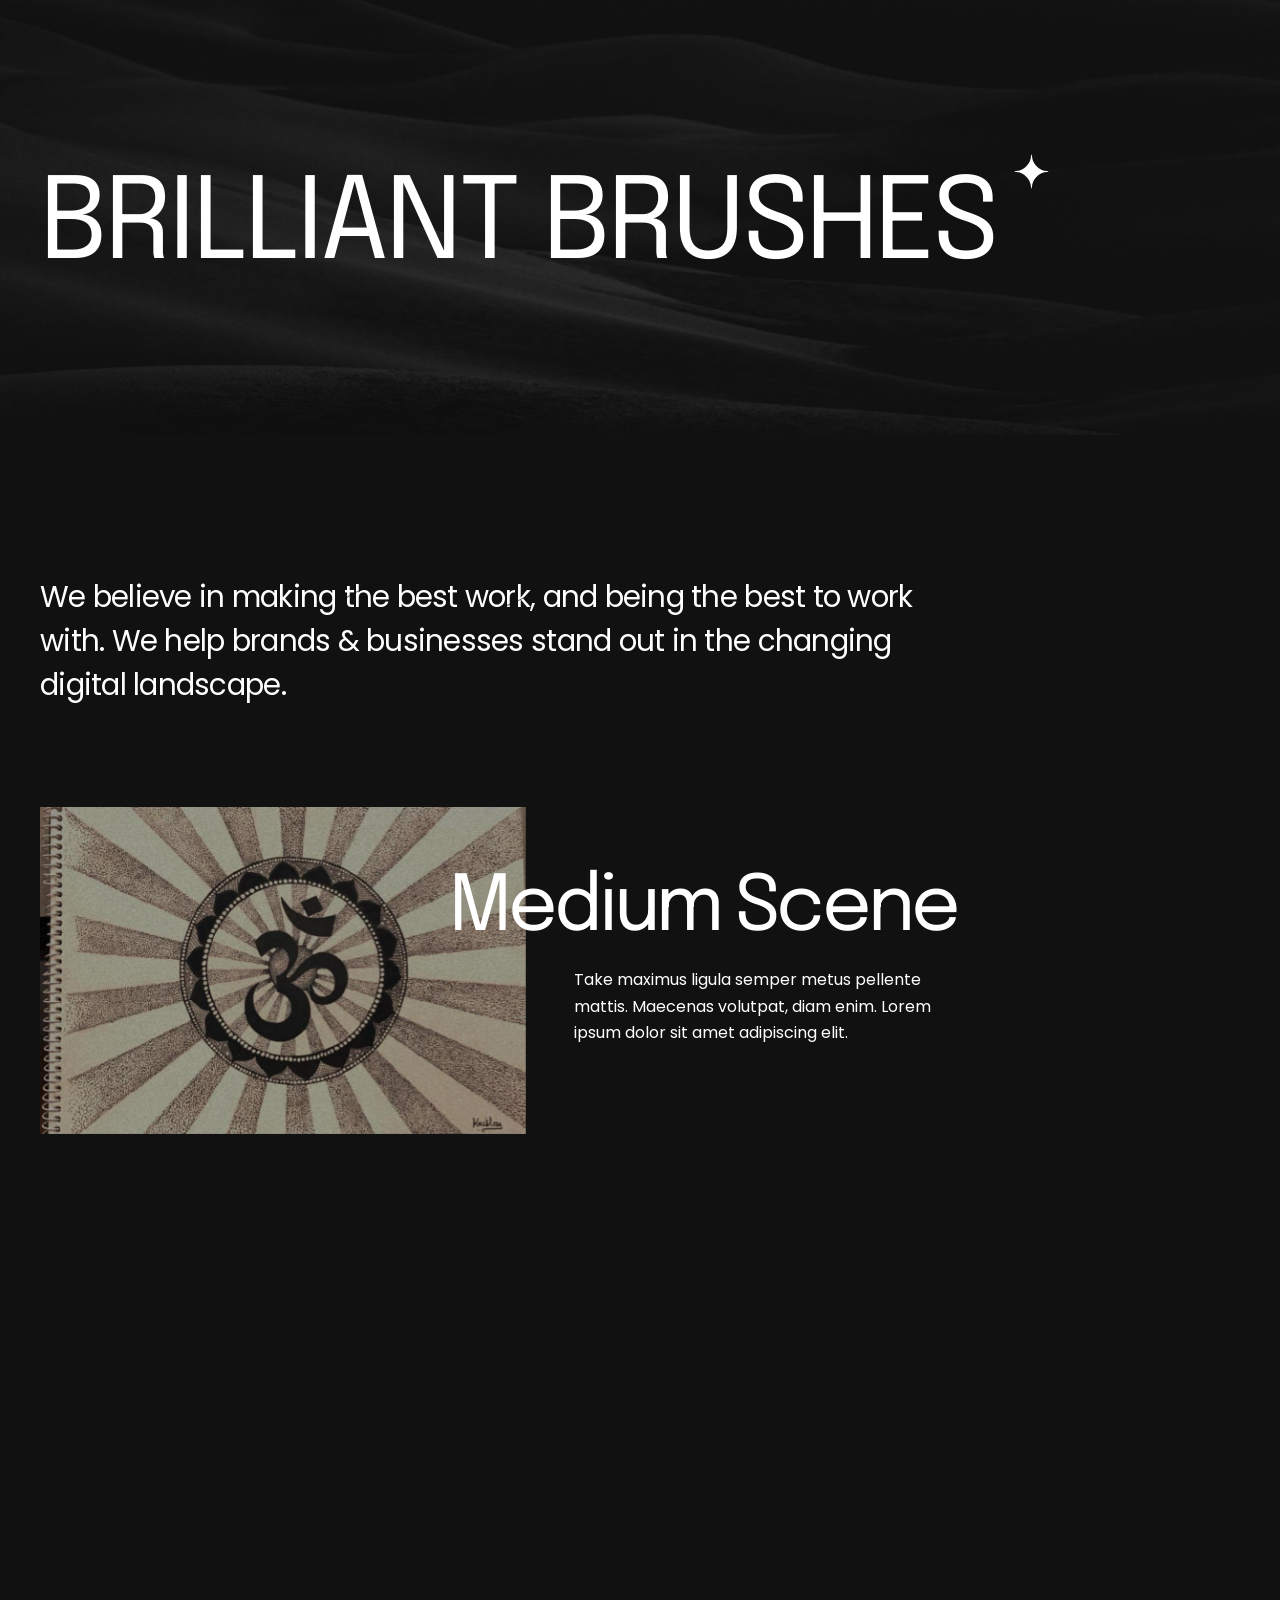
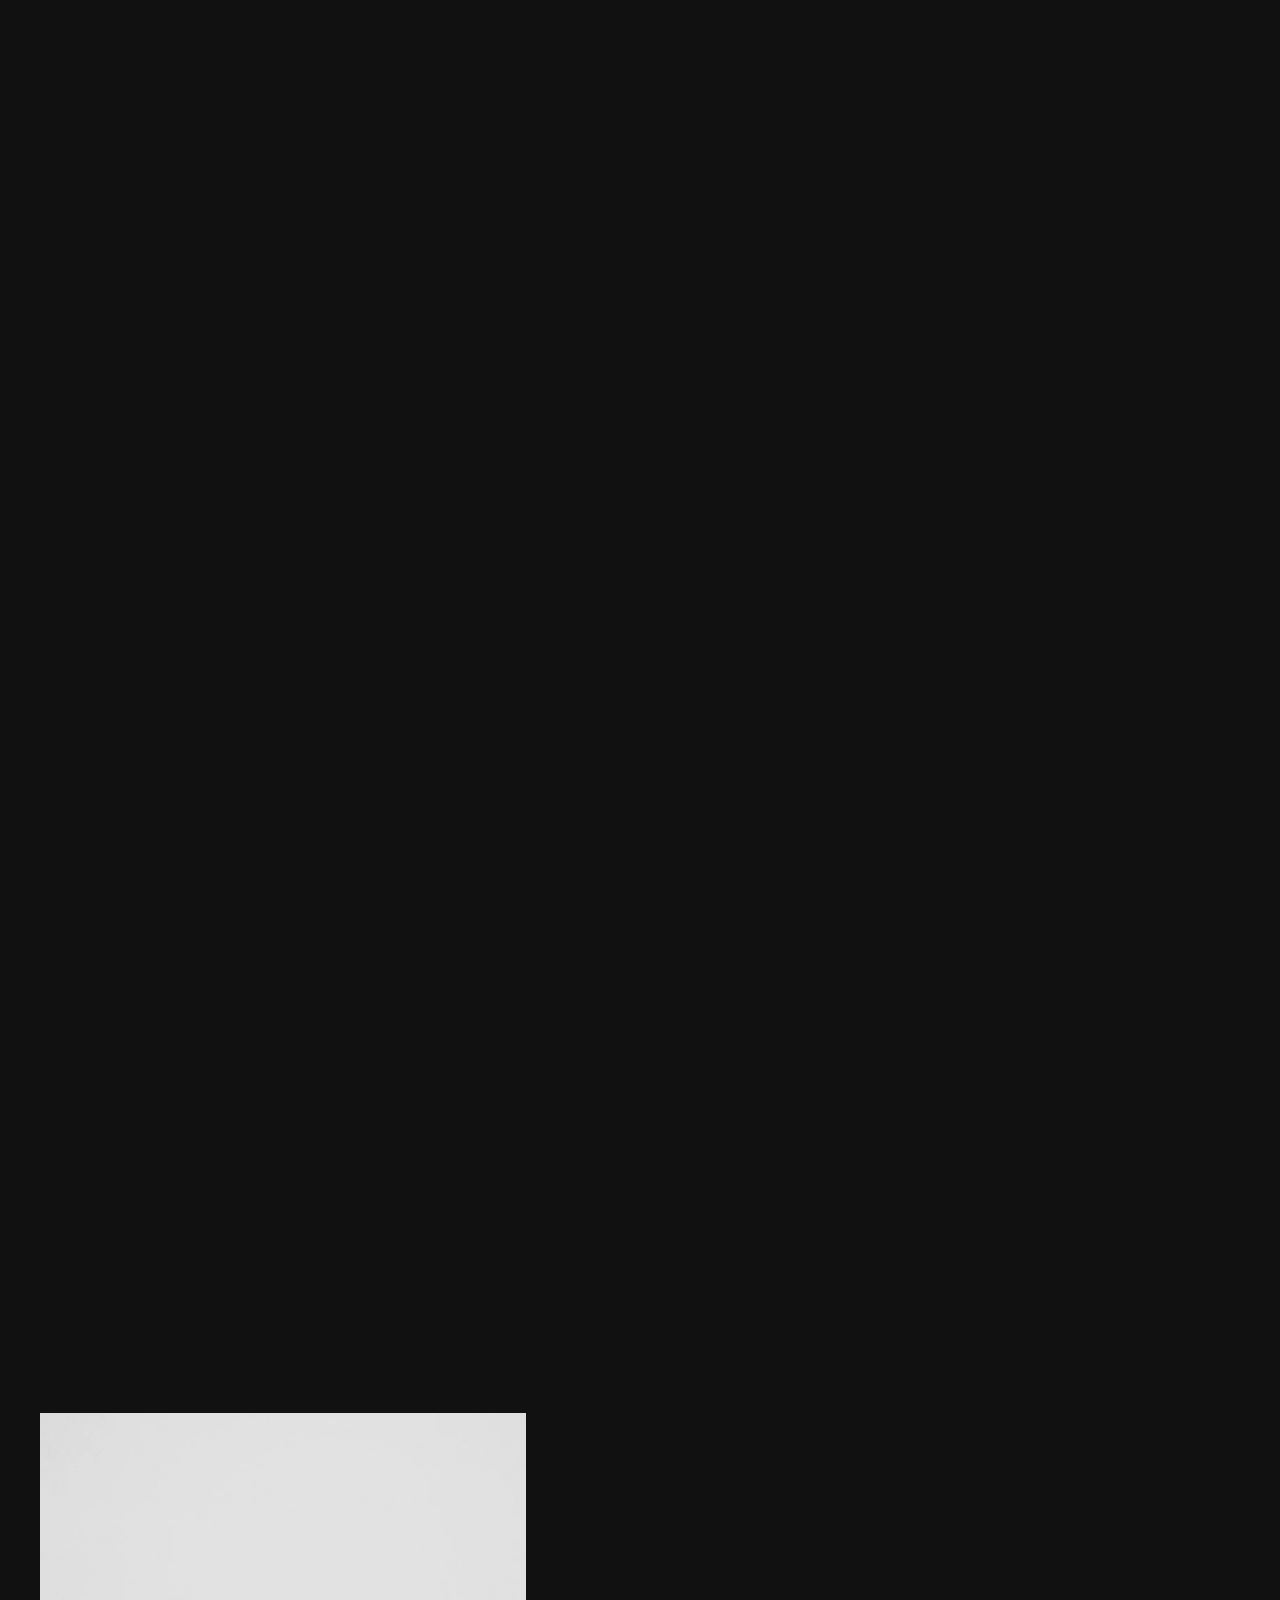
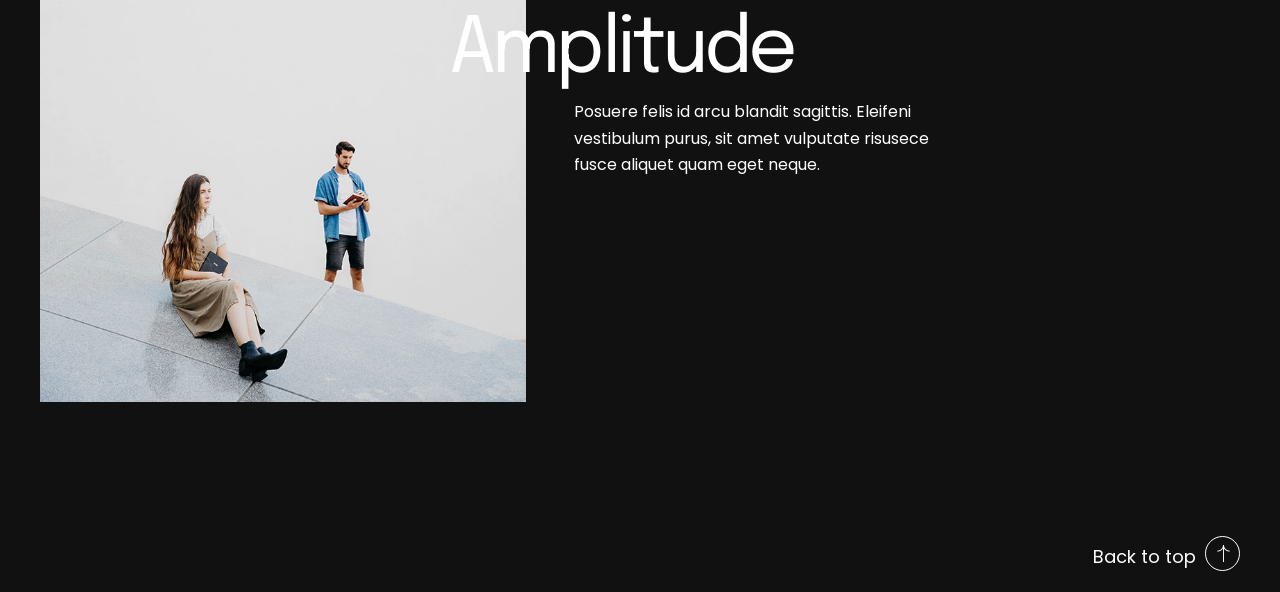
==== commit 72574bd6: "Home page init" ====
--- a/index.html
+++ b/index.html
@@ -47,17 +47,17 @@
           <!-- Logo  (* Add your text or image to the link tag. Use SVG or PNG image format. 
                     If you use a PNG logo image, the image resolution must be equal 200% of the visible logo
                     image size for support of retina screens. See details in the template documentation. *) -->
-          <div class="nav-logo-wrap local-scroll">
+          <!-- <div class="nav-logo-wrap local-scroll">
             <a href="index.html" class="logo font-alt">
                 Brilliant brushes
-              <!-- <img
+              <img
                 src="images/demo-brutalist/logo-white.svg"
                 alt="Your Company Logo"
                 width="170"
                 height="12"
-              /> -->
+              />
             </a>
-          </div>
+          </div> -->
 
           <!-- Mobile Menu Button -->
           <div class="mobile-nav" role="button" tabindex="0">
@@ -82,7 +82,7 @@
           <div class="container position-relative pt-20 pt-sm-40">
             <h1 class="hs-title-2 font-alt uppercase mb-0">
               <span class="wow charsAnimIn" data-splitting="chars">
-                Selected Works
+                Brilliant brushes
               </span>
               <span
                 class="section-title-image wow fadeScaleIn"
@@ -108,7 +108,7 @@
                 </p>
               </div>
 
-              <div
+              <!-- <div
                 class="col-md-4 col-lg-3 text-end pt-20 pt-md-10 pt-sm-0 local-scroll"
               >
                 <a
@@ -117,7 +117,7 @@
                   data-link-animate="y"
                   >Contact Us <i class="icon-arrow-right size-14"></i
                 ></a>
-              </div>
+              </div> -->
             </div>
 
             <!-- Portfolio Grid -->
@@ -129,20 +129,21 @@
               >
                 <div class="col-md-5 mb-sm-30">
                   <div class="portfolio-1-image">
-                    <a href="brutalist-portfolio-single-dark.html"
+                    <a
                       ><img
                         src="images/demo-brutalist/portfolio/img-1.jpg"
                         loading="lazy"
                         width="700"
                         height="848"
                         alt="Image Description"
+                        onclick="openCarousel('images/demo-brutalist/portfolio/img-1.jpg')"
                     /></a>
                   </div>
                 </div>
                 <div class="col-md-7 d-flex align-items-center">
                   <div>
                     <h3 class="portfolio-1-title font-alt mb-20">
-                      <a href="brutalist-portfolio-single-dark.html"
+                      <a href="index.html"
                         >Medium Scene</a
                       >
                     </h3>
@@ -156,7 +157,7 @@
                           </p>
                         </div>
                       </div>
-                      <div>
+                      <!-- <div>
                         <a
                           href="#"
                           class="link-hover-anim link-circle align-middle"
@@ -164,13 +165,24 @@
                         >
                           See more <i class="icon-arrow-right size-14"></i
                         ></a>
-                      </div>
-                    </div>
-                  </div>
-                </div>
-              </div>
-              <!-- End Portfolio Item -->
-
+                      </div> -->
+                    </div>
+                  </div>
+                </div>
+              </div>
+              <!-- End Portfolio Item -->
+              <div id="carouselModal" class="im_modal">
+                <span class="im_modal-close" onclick="closeCarousel()"
+                  >&times;</span
+                >
+                <div class="im_modal-carousel">
+                  <img
+                    id="carouselImage"
+                    src="images/demo-brutalist/portfolio/img-1.jpg"
+                    alt="Image"
+                  />
+                </div>
+              </div>
               <!-- Portfolio Item -->
               <div
                 class="portfolio-1-item row mb-80 mb-sm-50 wow fadeInUp"
@@ -179,7 +191,7 @@
                 <div class="col-md-6 d-flex align-items-center">
                   <div>
                     <h3 class="portfolio-1-title font-alt mb-20 ms-0">
-                      <a href="brutalist-portfolio-single-dark.html"
+                      <a href="index.html"
                         >Rise of Design</a
                       >
                     </h3>
@@ -192,26 +204,19 @@
                         </p>
                       </div>
                     </div>
-                    <div>
-                      <a
-                        href="brutalist-portfolio-single-dark.html"
-                        class="link-hover-anim link-circle align-middle"
-                        data-link-animate="y"
-                      >
-                        See more <i class="icon-arrow-right size-14"></i
-                      ></a>
-                    </div>
+                    
                   </div>
                 </div>
                 <div class="col-md-6 order-first order-md-last mb-sm-30">
                   <div class="portfolio-1-image">
-                    <a href="brutalist-portfolio-single-dark.html"
+                    <a
                       ><img
                         src="images/demo-brutalist/portfolio/2.jpg"
                         loading="lazy"
                         width="848"
                         height="700"
                         alt="Image Description"
+                        onclick="openCarousel('images/demo-brutalist/portfolio/2.jpg')"
                     /></a>
                   </div>
                 </div>
@@ -225,7 +230,7 @@
               >
                 <div class="col-md-5 mb-sm-30">
                   <div class="portfolio-1-image">
-                    <a href="brutalist-portfolio-single-dark.html"
+                    <a href="index.html"
                       ><img
                         src="images/demo-brutalist/portfolio/3.jpg"
                         loading="lazy"
@@ -238,7 +243,7 @@
                 <div class="col-md-7 d-flex align-items-center">
                   <div>
                     <h3 class="portfolio-1-title font-alt mb-20">
-                      <a href="brutalist-portfolio-single-dark.html"
+                      <a href="index.html"
                         >Visual Stranger</a
                       >
                     </h3>
@@ -252,15 +257,7 @@
                           </p>
                         </div>
                       </div>
-                      <div>
-                        <a
-                          href="brutalist-portfolio-single-dark.html"
-                          class="link-hover-anim link-circle align-middle"
-                          data-link-animate="y"
-                        >
-                          See more <i class="icon-arrow-right size-14"></i
-                        ></a>
-                      </div>
+                     
                     </div>
                   </div>
                 </div>
@@ -275,7 +272,7 @@
                 <div class="col-md-6 d-flex align-items-center">
                   <div>
                     <h3 class="portfolio-1-title font-alt mb-20 ms-0">
-                      <a href="brutalist-portfolio-single-dark.html"
+                      <a href="index.html"
                         >Rise of Design</a
                       >
                     </h3>
@@ -288,20 +285,12 @@
                         </p>
                       </div>
                     </div>
-                    <div>
-                      <a
-                        href="brutalist-portfolio-single-dark.html"
-                        class="link-hover-anim link-circle align-middle"
-                        data-link-animate="y"
-                      >
-                        See more <i class="icon-arrow-right size-14"></i
-                      ></a>
-                    </div>
+                   
                   </div>
                 </div>
                 <div class="col-md-6 order-first order-md-last mb-sm-30">
                   <div class="portfolio-1-image">
-                    <a href="brutalist-portfolio-single-dark.html"
+                    <a href="index.html"
                       ><img
                         src="images/demo-brutalist/portfolio/4.jpg"
                         loading="lazy"
@@ -321,7 +310,7 @@
               >
                 <div class="col-md-5 mb-sm-30">
                   <div class="portfolio-1-image">
-                    <a href="brutalist-portfolio-single-dark.html"
+                    <a href="index.html"
                       ><img
                         src="images/demo-brutalist/portfolio/5.jpg"
                         loading="lazy"
@@ -334,7 +323,7 @@
                 <div class="col-md-7 d-flex align-items-center">
                   <div>
                     <h3 class="portfolio-1-title font-alt mb-10">
-                      <a href="brutalist-portfolio-single-dark.html"
+                      <a href="index.html"
                         >Amplitude</a
                       >
                     </h3>
@@ -348,15 +337,7 @@
                           </p>
                         </div>
                       </div>
-                      <div>
-                        <a
-                          href="brutalist-portfolio-single-dark.html"
-                          class="link-hover-anim link-circle align-middle"
-                          data-link-animate="y"
-                        >
-                          See more <i class="icon-arrow-right size-14"></i
-                        ></a>
-                      </div>
+                      
                     </div>
                   </div>
                 </div>
@@ -371,23 +352,40 @@
 
       <!-- Footer -->
       <!-- <footer style="padding-top: 20px !important; padding-bottom: 20px !important;" class="page-section footer-2 bg-dark-2 light-content"> -->
-        <div class="container light-content" style="padding-bottom: 20px" >
-          <div class="row">
-            <div class="col-lg-12 text-end text-lg-end local-scroll">
-              <a href="#top" class="fw-top-link">
-                <span class="fw-top-link-underline">Back to top</span>
-                <span class="icon ms-1">
-                  <i class="icon-arrow-up size-17"></i>
-                </span>
-              </a>
-            </div>
+      <div class="container light-content" style="padding-bottom: 20px">
+        <div class="row">
+          <div class="col-lg-12 text-end text-lg-end local-scroll">
+            <a href="#top" class="fw-top-link">
+              <span class="fw-top-link-underline">Back to top</span>
+              <span class="icon ms-1">
+                <i class="icon-arrow-up size-17"></i>
+              </span>
+            </a>
           </div>
         </div>
+      </div>
       <!-- </footer> -->
       <!-- End Footer -->
     </div>
     <!-- End Page Wrap -->
-
+    <script>
+      // script.js
+      function openCarousel(imageSrc) {
+        document.getElementById("carouselModal").style.display = "flex";
+        renderImage(imageSrc);
+      }
+
+      function closeCarousel() {
+        document.getElementById("carouselModal").style.display = "none";
+        document.removeEventListener("click", outsideClickListener);
+        document.removeEventListener("keydown", escapeKeyListener);
+      }
+
+      function renderImage(imageSrc) {
+        const imageElement = document.getElementById("carouselImage");
+        imageElement.src = imageSrc;
+      }
+    </script>
     <!-- JS -->
     <script src="js/jquery.min.js"></script>
     <script src="js/bootstrap.bundle.min.js"></script>
--- a/css/style.css
+++ b/css/style.css
@@ -12171,4 +12171,37 @@
 }
 .works-grid.grid-intro-2 .work-item .work-descr{
     font-size: 16px;
-}+}
+
+.im_modal {
+    display: none; /* Hidden by default */
+    position: fixed; /* Stay in place */
+    z-index: 1; /* Sit on top */
+    left: 0;
+    top: 0;
+    width: 100%; /* Full width */
+    height: 100%; /* Full height */
+    overflow: auto; /* Enable scroll if needed */
+    background-color: rgba(0, 0, 0, 0.8); /* Black background with opacity */
+    justify-content: center;
+    align-items: center;
+}
+
+.im_modal img {
+    max-width: 90%;
+    max-height: 80%;
+}
+
+.im_modal-carousel {
+    text-align: center;
+}
+
+.im_modal-close {
+    position: absolute;
+    top: 20px;
+    right: 35px;
+    color: white;
+    font-size: 40px;
+    font-weight: bold;
+    cursor: pointer;
+}
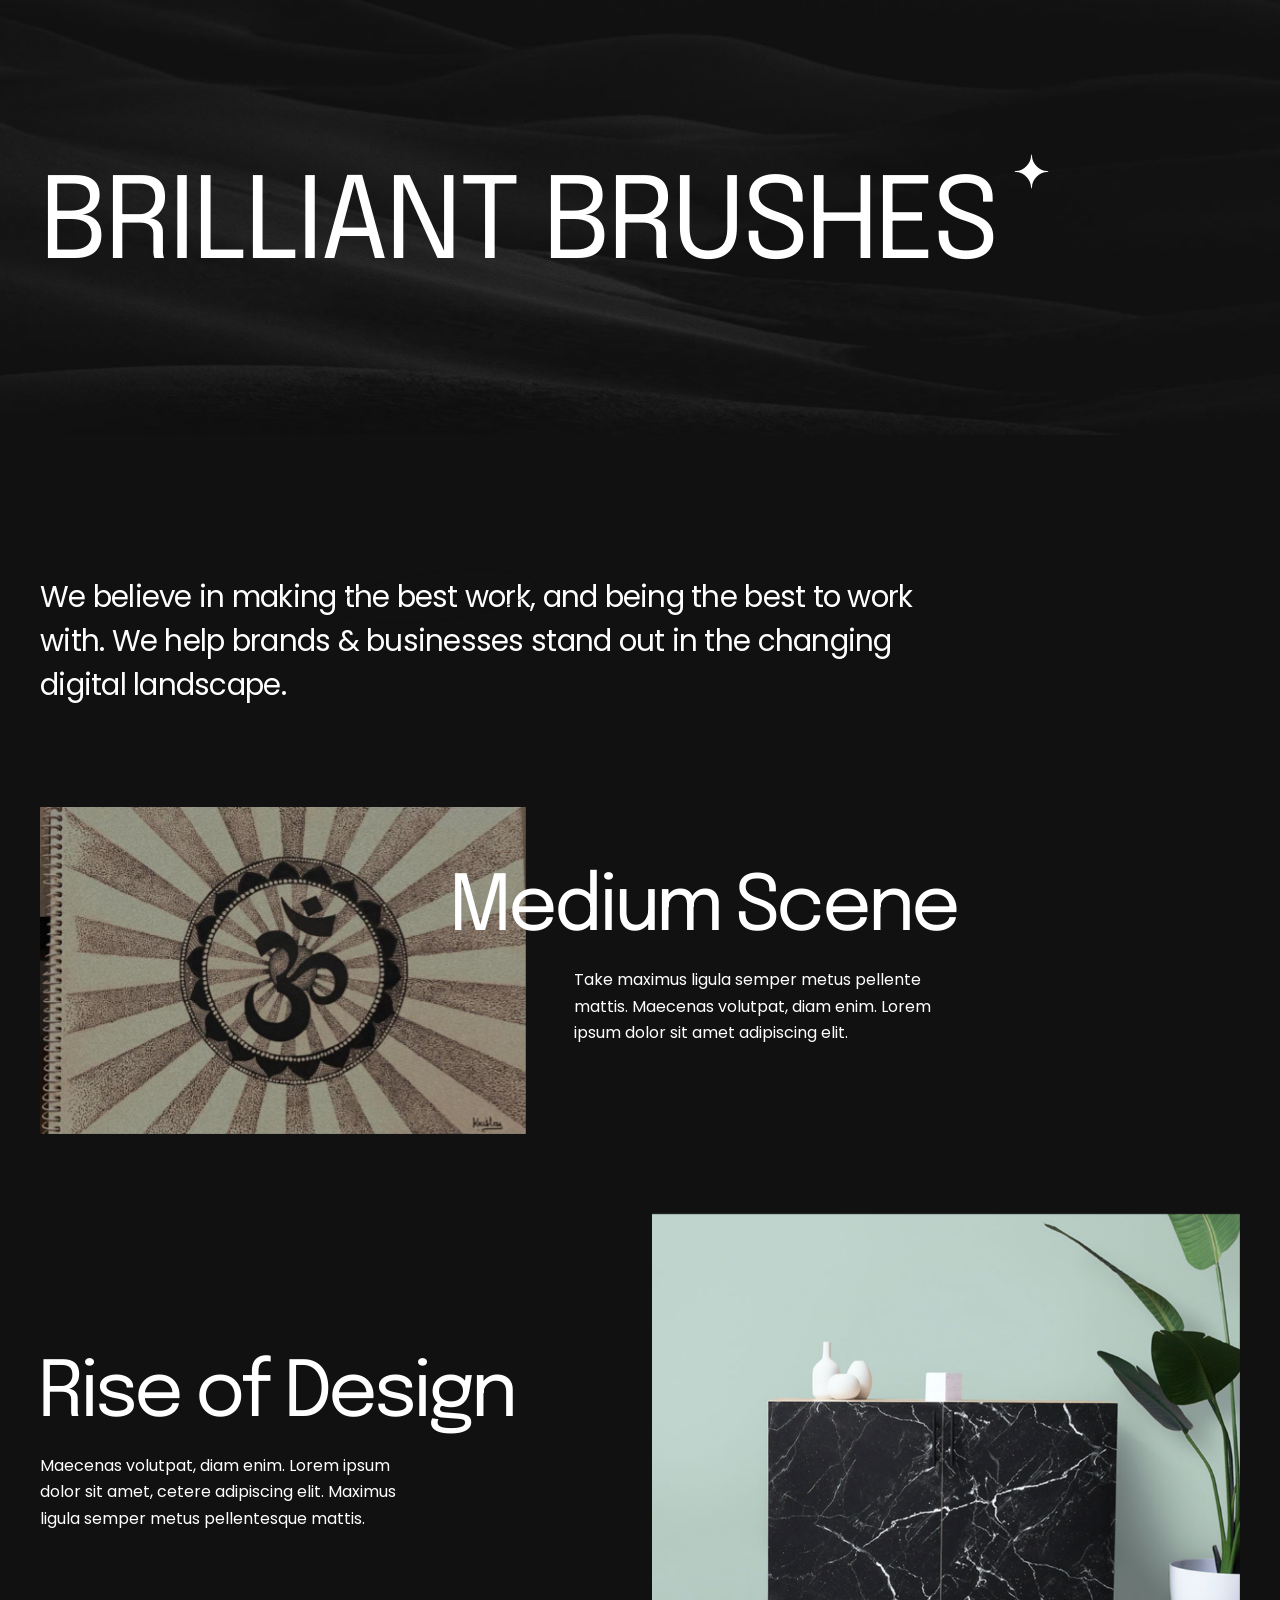
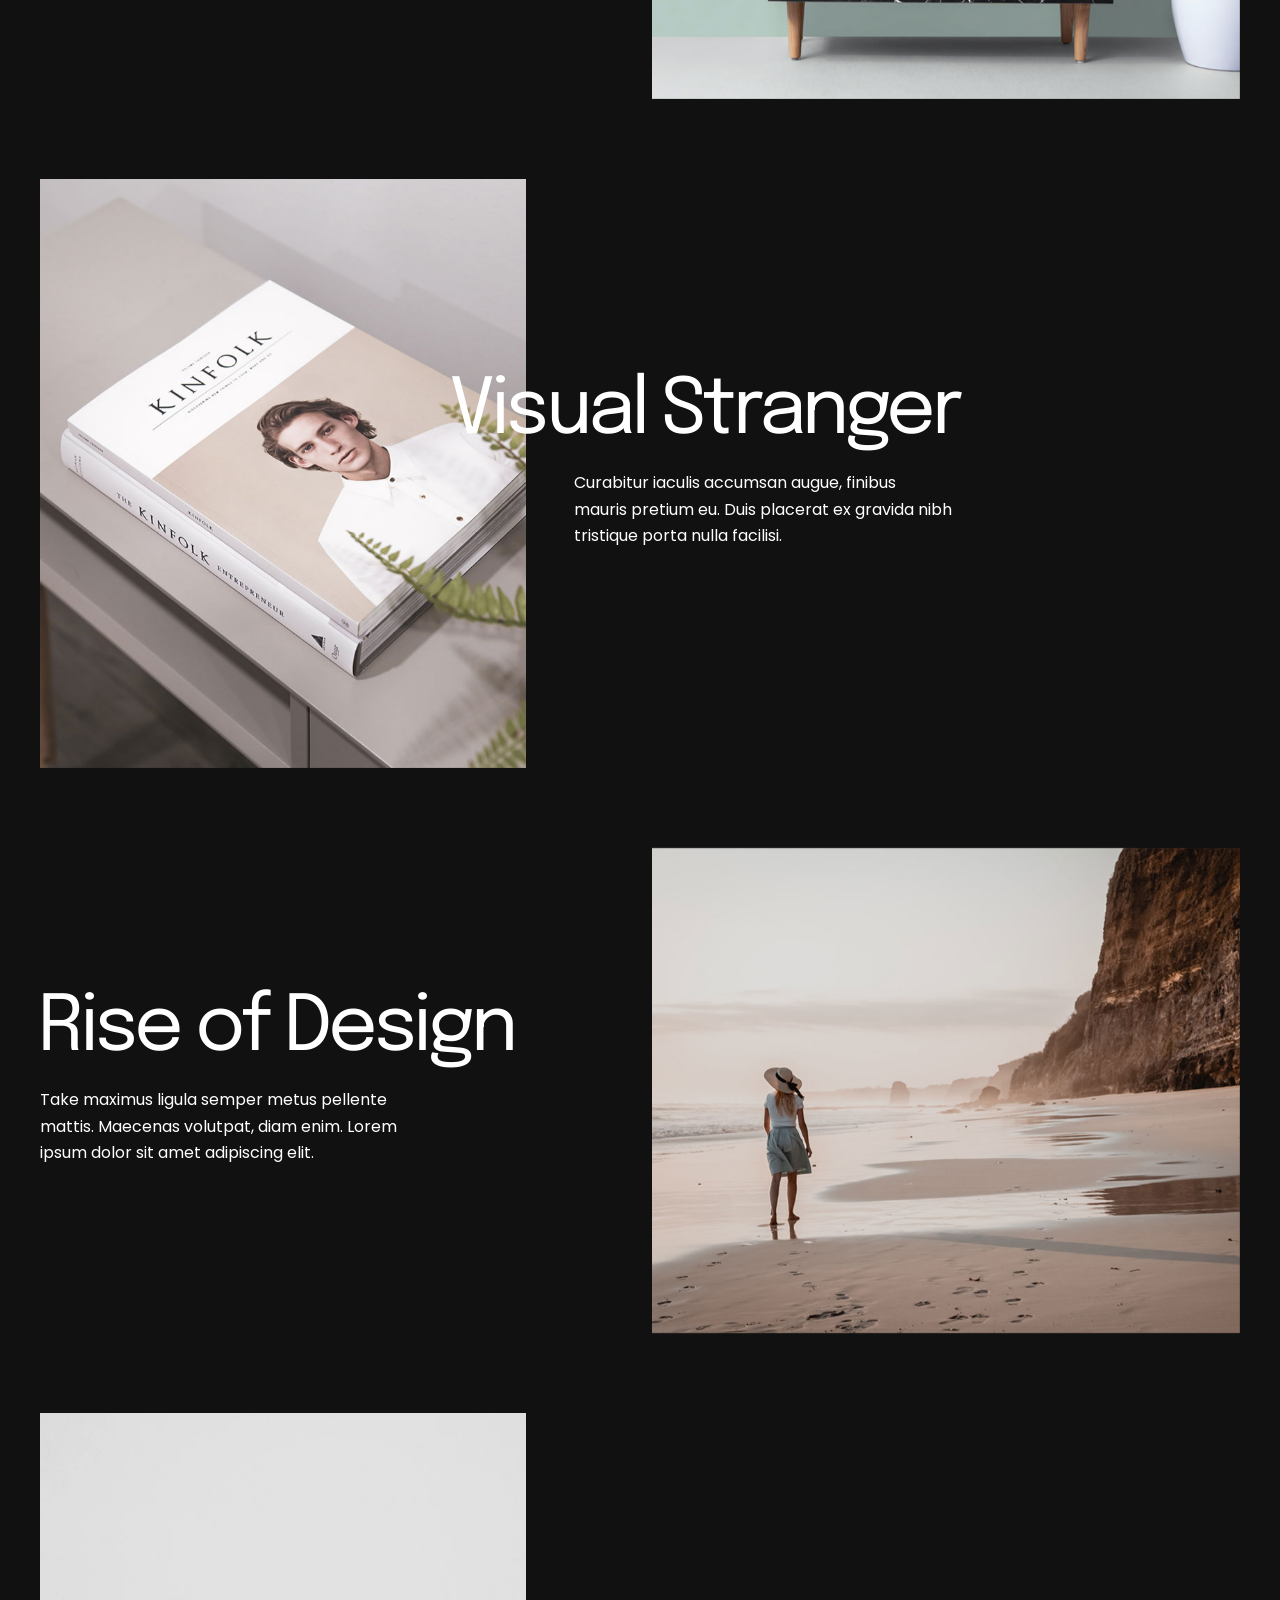
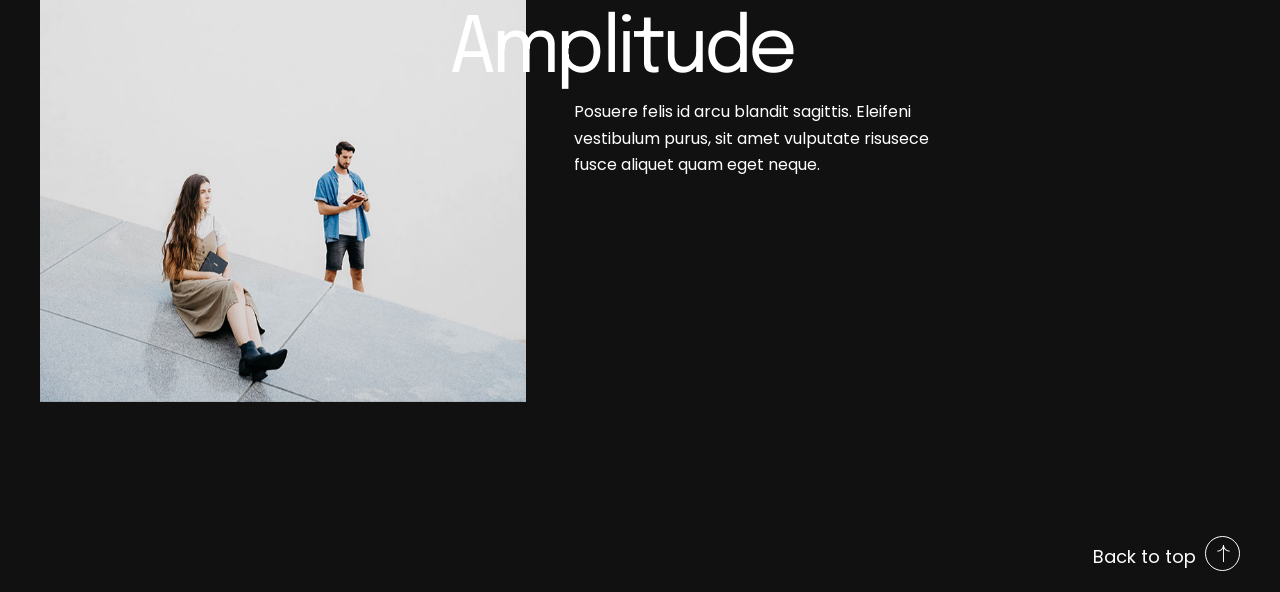
==== commit a7923c1f: "Mobile menu commented" ====
--- a/index.html
+++ b/index.html
@@ -60,10 +60,10 @@
           </div> -->
 
           <!-- Mobile Menu Button -->
-          <div class="mobile-nav" role="button" tabindex="0">
+          <!-- <div class="mobile-nav" role="button" tabindex="0">
             <i class="mobile-nav-icon"></i>
             <span class="visually-hidden">Menu</span>
-          </div>
+          </div> -->
 
           <!-- Main Menu -->
           <div class="inner-nav desktop-nav font-alt"></div>
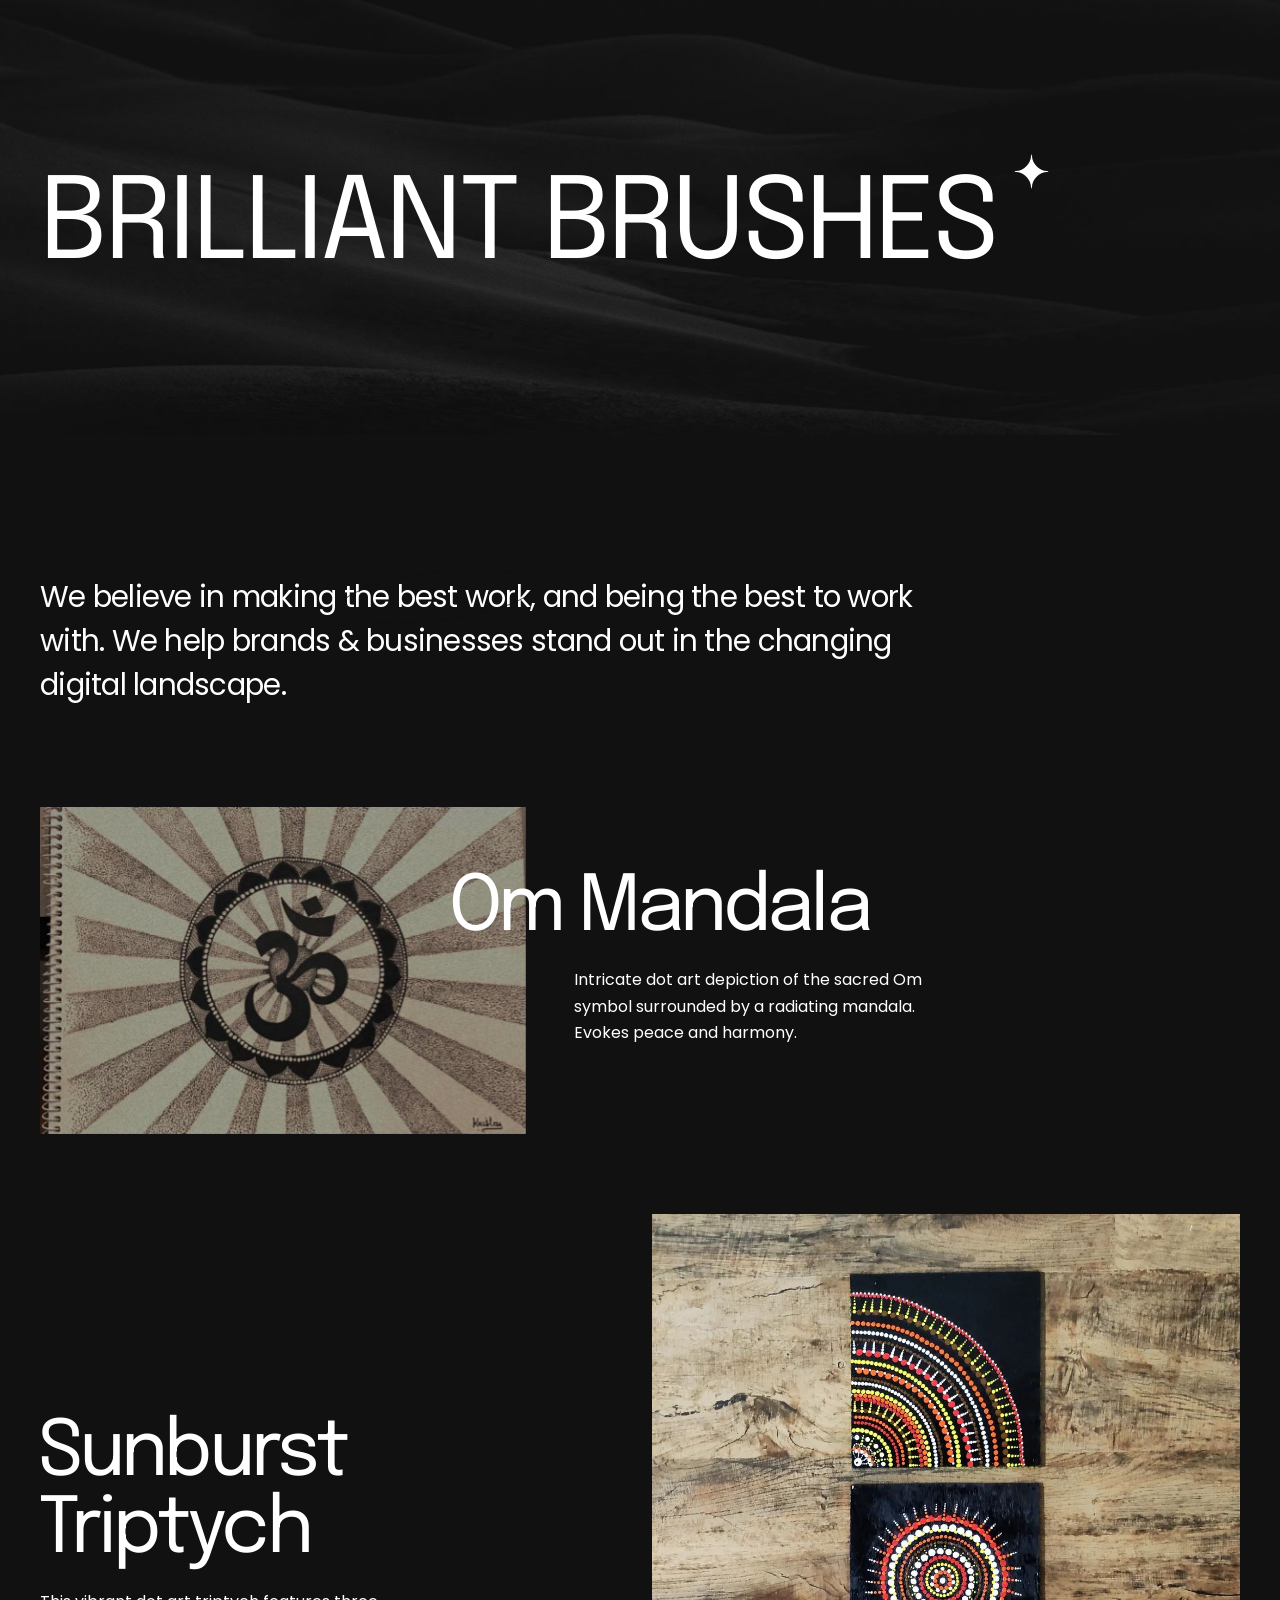
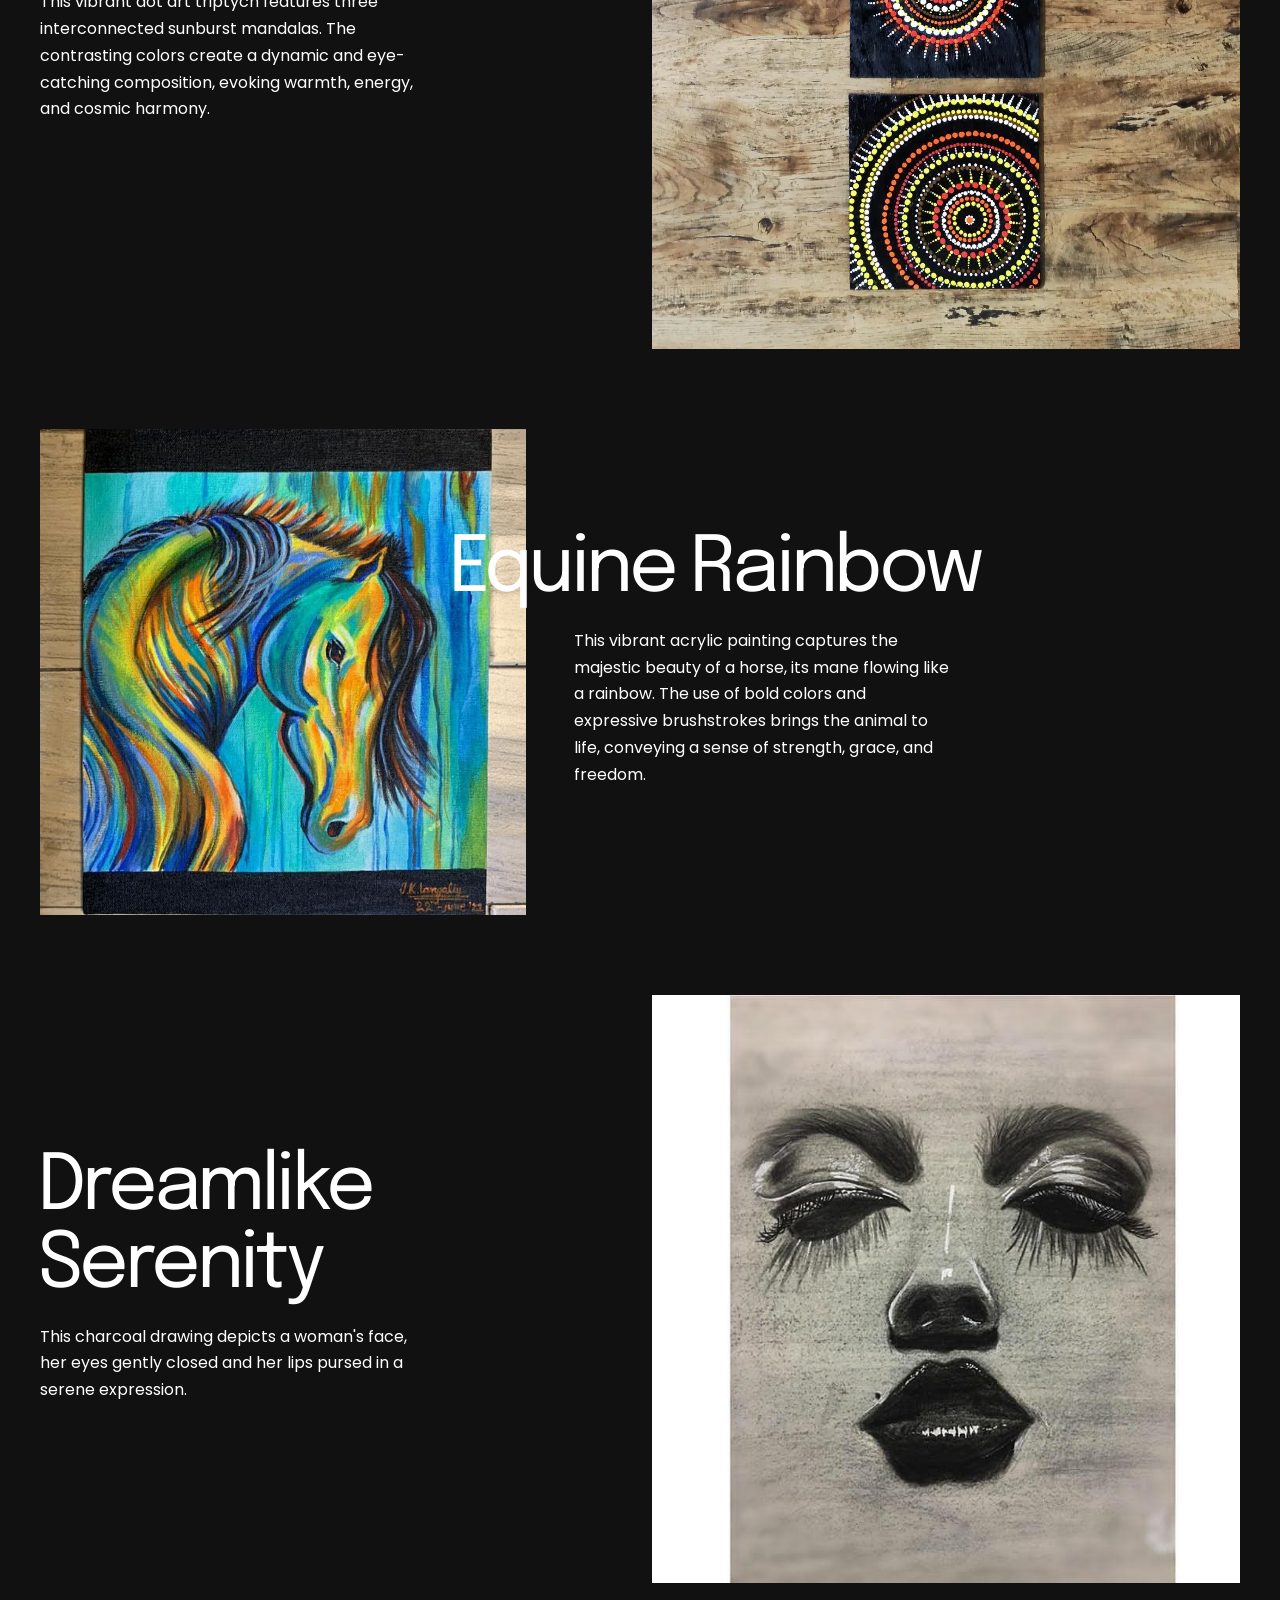
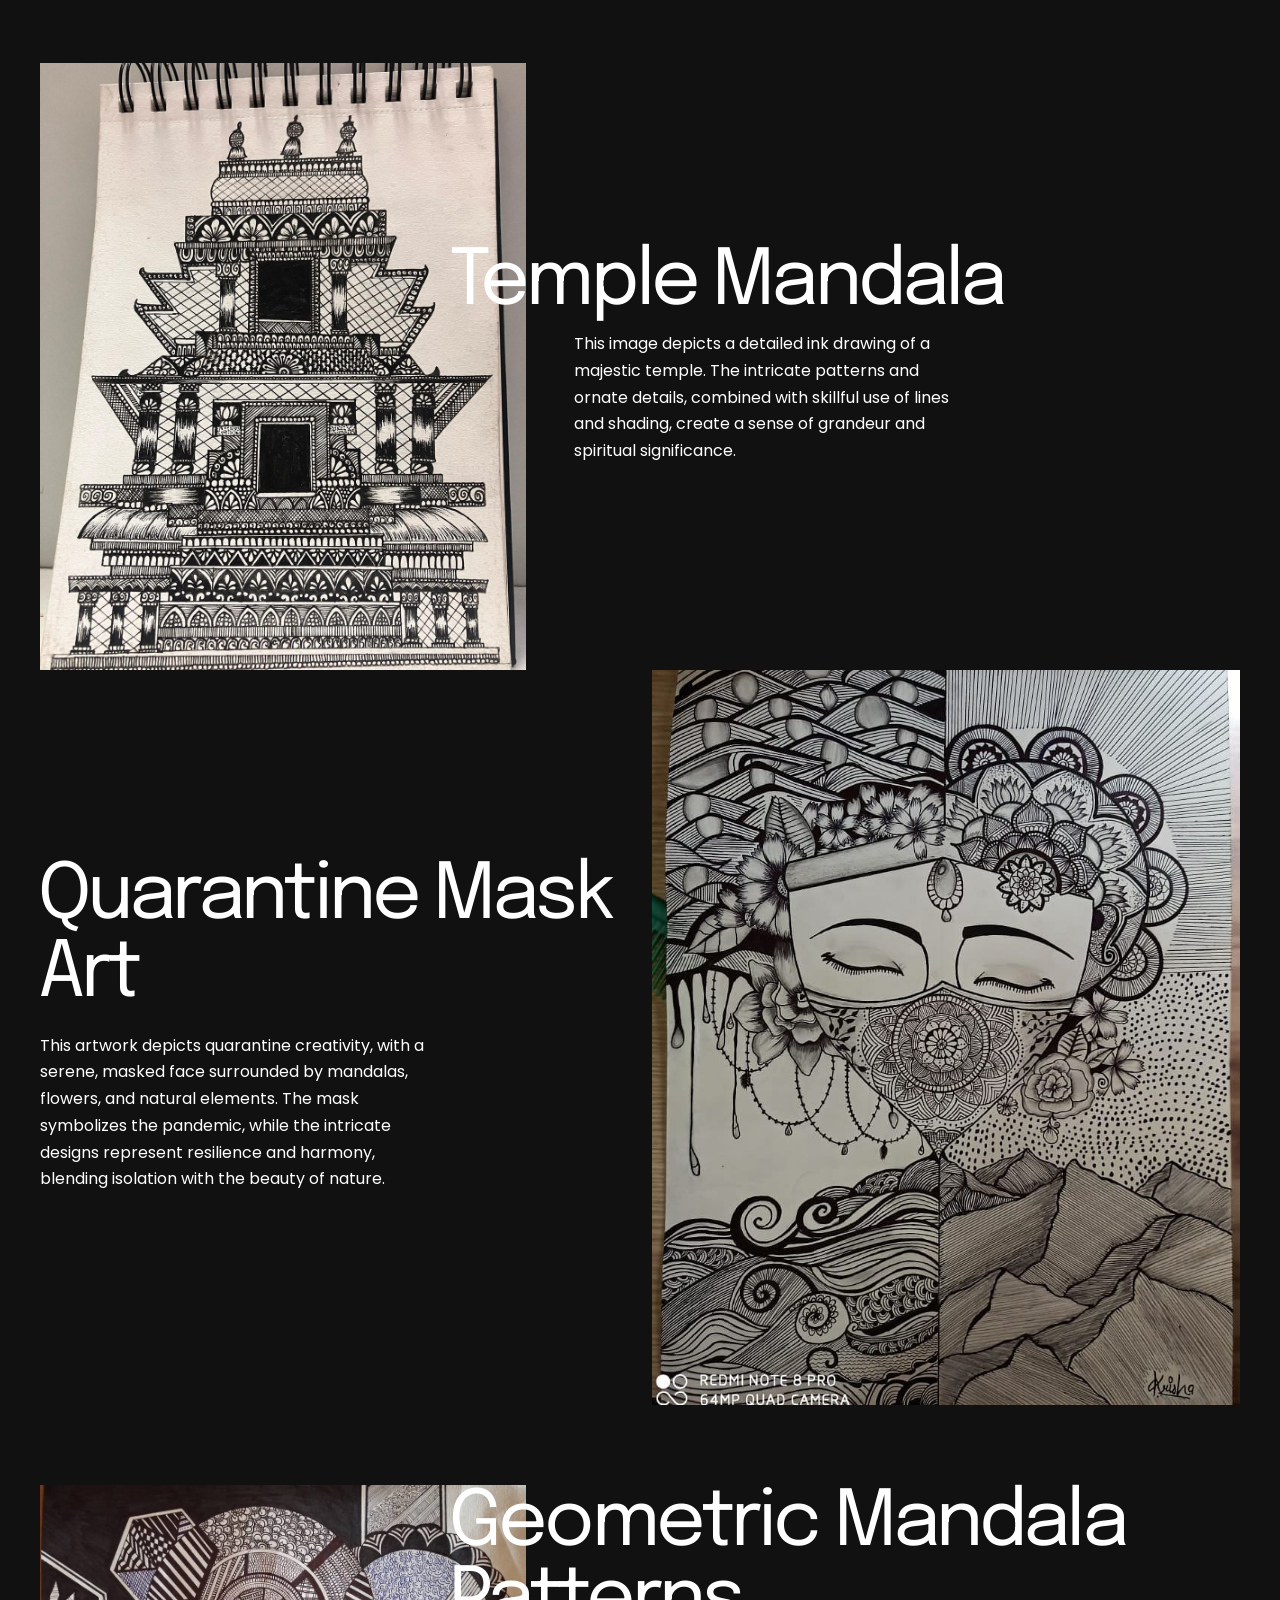
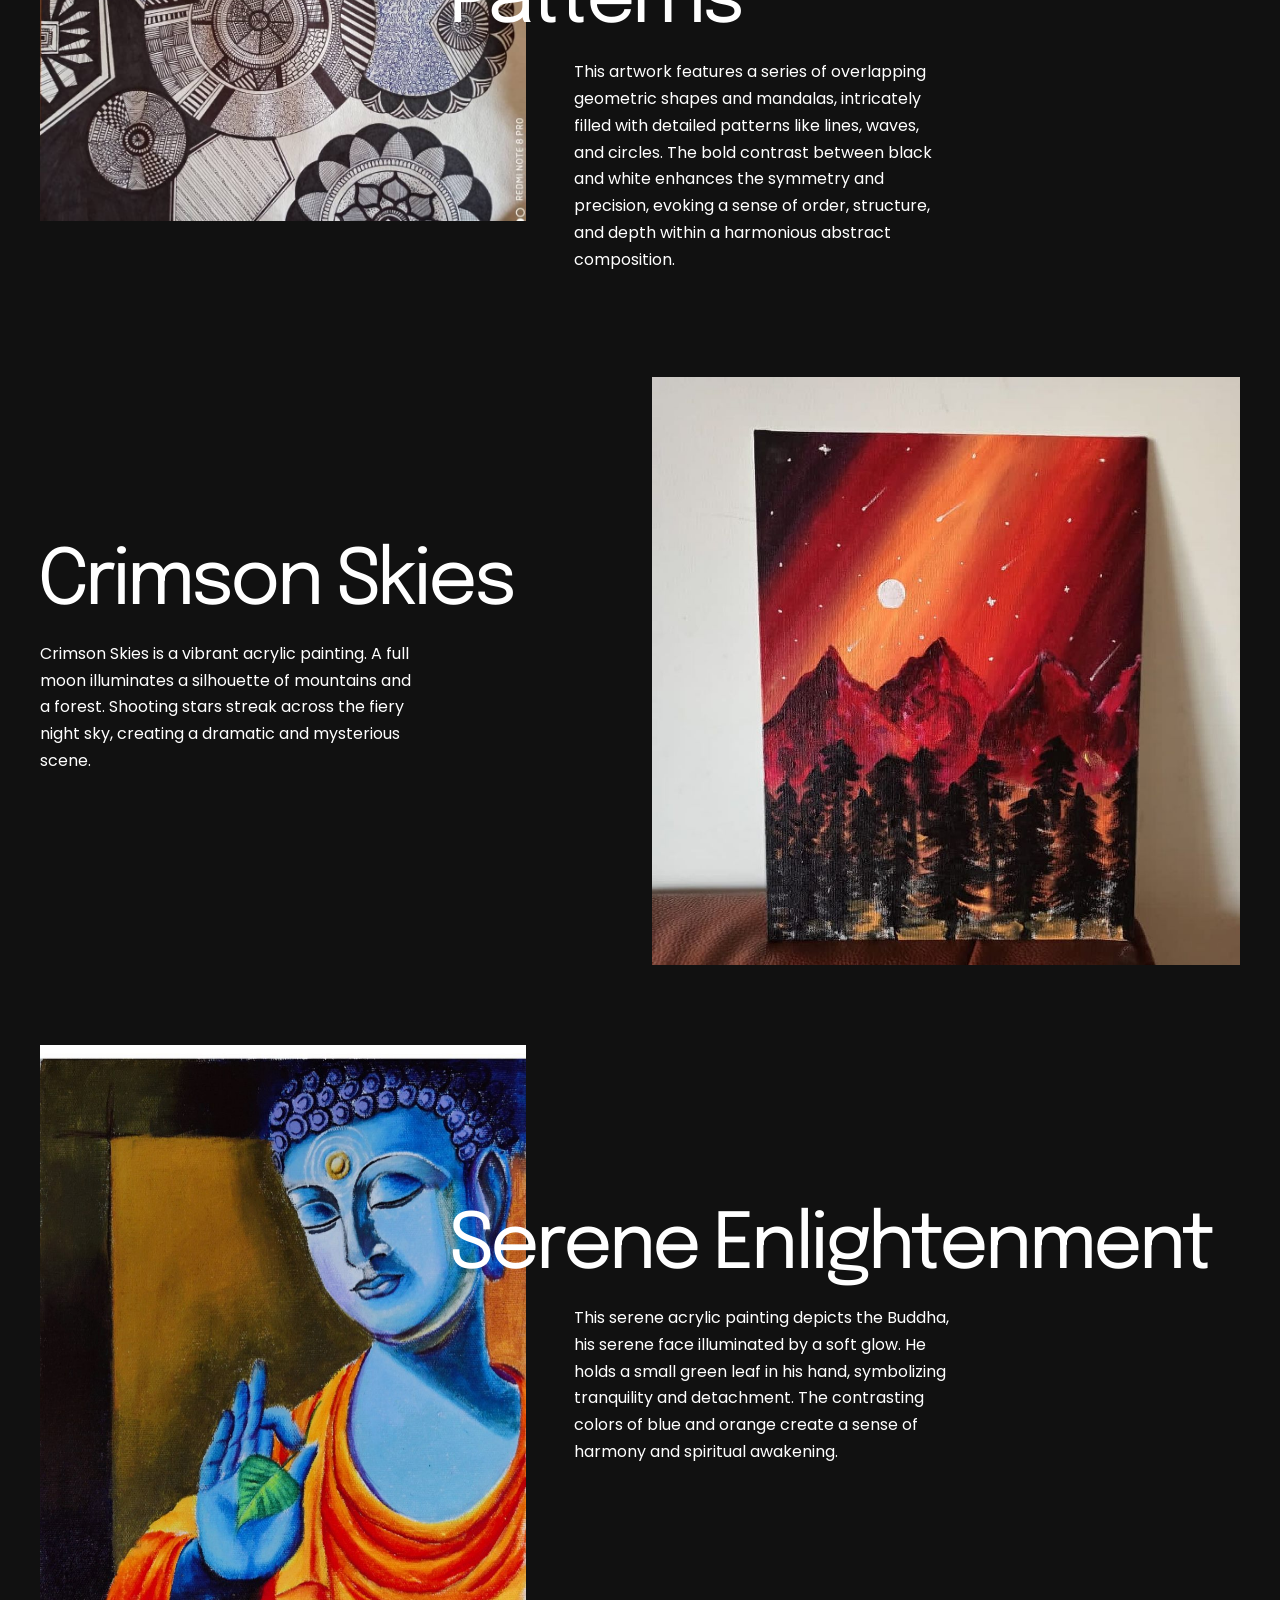
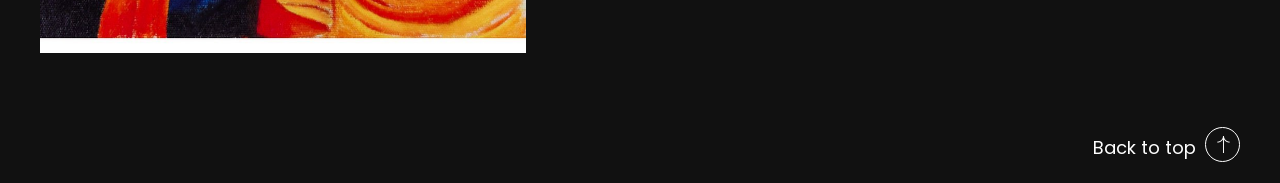
==== commit c91b4171: "Images replaced with arts" ====
--- a/index.html
+++ b/index.html
@@ -1,53 +1,54 @@
 <!DOCTYPE html>
 <html lang="en">
-  <head>
-    <title>Brilliant &mdash; One & Multi Page Creative Template</title>
-    <meta charset="utf-8" />
-    <meta name="viewport" content="width=device-width, initial-scale=1.0" />
-
-    <!-- Favicon -->
-    <link rel="icon" href="images/favicon.png" type="image/png" sizes="any" />
-    <link rel="icon" href="images/favicon.svg" type="image/svg+xml" />
-
-    <!-- CSS -->
-    <link rel="stylesheet" href="css/bootstrap.min.css" />
-    <link rel="stylesheet" href="css/style.css" />
-    <link rel="stylesheet" href="css/style-responsive.css" />
-    <link rel="stylesheet" href="css/vertical-rhythm.min.css" />
-    <link rel="stylesheet" href="css/magnific-popup.css" />
-    <link rel="stylesheet" href="css/owl.carousel.css" />
-    <link rel="stylesheet" href="css/splitting.css" />
-    <link rel="stylesheet" href="css/YTPlayer.css" />
-    <link rel="stylesheet" href="css/demo-brutalist/demo-brutalist.css" />
-
-    <!-- Google Fonts -->
-    <link rel="preconnect" href="https://fonts.googleapis.com" />
-    <link rel="preconnect" href="https://fonts.gstatic.com" crossorigin />
-    <link
-      href="https://fonts.googleapis.com/css2?family=Epilogue:wght@400;500;600&family=Poppins:wght@400;500;600&display=swap"
-      rel="stylesheet"
-    />
-  </head>
-  <body class="appear-animate dark-mode">
-    <!-- Page Loader -->
-    <div class="page-loader dark">
-      <div class="loader">Loading...</div>
-    </div>
-    <!-- End Page Loader -->
-
-    <!-- Skip to Content -->
-    <a href="#main" class="btn skip-to-content">Skip to Content</a>
-    <!-- End Skip to Content -->
-
-    <!-- Page Wrap -->
-    <div class="page bg-dark-1" id="top">
-      <!-- Navigation Panel -->
-      <nav class="main-nav dark dark-mode transparent stick-fixed wow-menubar">
-        <div class="main-nav-sub full-wrapper">
-          <!-- Logo  (* Add your text or image to the link tag. Use SVG or PNG image format. 
+
+<head>
+  <title>Brilliant &mdash; One & Multi Page Creative Template</title>
+  <meta charset="utf-8" />
+  <meta name="viewport" content="width=device-width, initial-scale=1.0" />
+
+  <!-- Favicon -->
+  <link rel="icon" href="images/favicon.png" type="image/png" sizes="any" />
+  <link rel="icon" href="images/favicon.svg" type="image/svg+xml" />
+
+  <!-- CSS -->
+  <link rel="stylesheet" href="css/bootstrap.min.css" />
+  <link rel="stylesheet" href="css/style.css" />
+  <link rel="stylesheet" href="css/style-responsive.css" />
+  <link rel="stylesheet" href="css/vertical-rhythm.min.css" />
+  <link rel="stylesheet" href="css/magnific-popup.css" />
+  <link rel="stylesheet" href="css/owl.carousel.css" />
+  <link rel="stylesheet" href="css/splitting.css" />
+  <link rel="stylesheet" href="css/YTPlayer.css" />
+  <link rel="stylesheet" href="css/demo-brutalist/demo-brutalist.css" />
+
+  <!-- Google Fonts -->
+  <link rel="preconnect" href="https://fonts.googleapis.com" />
+  <link rel="preconnect" href="https://fonts.gstatic.com" crossorigin />
+  <link
+    href="https://fonts.googleapis.com/css2?family=Epilogue:wght@400;500;600&family=Poppins:wght@400;500;600&display=swap"
+    rel="stylesheet" />
+</head>
+
+<body class="appear-animate dark-mode">
+  <!-- Page Loader -->
+  <div class="page-loader dark">
+    <div class="loader">Loading...</div>
+  </div>
+  <!-- End Page Loader -->
+
+  <!-- Skip to Content -->
+  <a href="#main" class="btn skip-to-content">Skip to Content</a>
+  <!-- End Skip to Content -->
+
+  <!-- Page Wrap -->
+  <div class="page bg-dark-1" id="top">
+    <!-- Navigation Panel -->
+    <nav class="main-nav dark dark-mode transparent stick-fixed wow-menubar">
+      <div class="main-nav-sub full-wrapper">
+        <!-- Logo  (* Add your text or image to the link tag. Use SVG or PNG image format. 
                     If you use a PNG logo image, the image resolution must be equal 200% of the visible logo
                     image size for support of retina screens. See details in the template documentation. *) -->
-          <!-- <div class="nav-logo-wrap local-scroll">
+        <!-- <div class="nav-logo-wrap local-scroll">
             <a href="index.html" class="logo font-alt">
                 Brilliant brushes
               <img
@@ -59,56 +60,50 @@
             </a>
           </div> -->
 
-          <!-- Mobile Menu Button -->
-          <!-- <div class="mobile-nav" role="button" tabindex="0">
+        <!-- Mobile Menu Button -->
+        <!-- <div class="mobile-nav" role="button" tabindex="0">
             <i class="mobile-nav-icon"></i>
             <span class="visually-hidden">Menu</span>
           </div> -->
 
-          <!-- Main Menu -->
-          <div class="inner-nav desktop-nav font-alt"></div>
-          <!-- End Main Menu -->
+        <!-- Main Menu -->
+        <div class="inner-nav desktop-nav font-alt"></div>
+        <!-- End Main Menu -->
+      </div>
+    </nav>
+    <!-- End Navigation Panel -->
+
+    <main id="main">
+      <!-- Home Section -->
+      <section class="page-section parallax-5 light-content"
+        style="background-image: url(images/demo-brutalist/section-bg-1.jpg)" id="home">
+        <div class="container position-relative pt-20 pt-sm-40">
+          <h1 class="hs-title-2 font-alt uppercase mb-0">
+            <span class="wow charsAnimIn" data-splitting="chars">
+              Brilliant brushes
+            </span>
+            <span class="section-title-image wow fadeScaleIn" data-wow-delay="0.3s">
+              <img src="images/demo-brutalist/shape-2.svg" alt="" />
+            </span>
+          </h1>
         </div>
-      </nav>
-      <!-- End Navigation Panel -->
-
-      <main id="main">
-        <!-- Home Section -->
-        <section
-          class="page-section parallax-5 light-content"
-          style="background-image: url(images/demo-brutalist/section-bg-1.jpg)"
-          id="home"
-        >
-          <div class="container position-relative pt-20 pt-sm-40">
-            <h1 class="hs-title-2 font-alt uppercase mb-0">
-              <span class="wow charsAnimIn" data-splitting="chars">
-                Brilliant brushes
-              </span>
-              <span
-                class="section-title-image wow fadeScaleIn"
-                data-wow-delay="0.3s"
-              >
-                <img src="images/demo-brutalist/shape-2.svg" alt="" />
-              </span>
-            </h1>
-          </div>
-        </section>
-        <!-- End Home Section -->
-
-        <!-- Portfolio Section -->
-        <section class="page-section bg-dark-1 light-content" id="portfolio">
-          <div class="container position-relative">
-            <div class="row mb-100 mb-md-80 mb-sm-40 wow fadeInUp">
-              <div class="col-md-8 col-lg-9 mb-sm-30">
-                <p class="section-descr-large mb-0">
-                  We believe in making
-                  <span class="mark-decoration-2">the best work</span>, and
-                  being the best to work with. We help brands & businesses stand
-                  out in the changing digital landscape.
-                </p>
-              </div>
-
-              <!-- <div
+      </section>
+      <!-- End Home Section -->
+
+      <!-- Portfolio Section -->
+      <section class="page-section bg-dark-1 light-content" id="portfolio" style="padding-bottom: 20px !important;">
+        <div class="container position-relative">
+          <div class="row mb-100 mb-md-80 mb-sm-40 wow fadeInUp">
+            <div class="col-md-8 col-lg-9 mb-sm-30">
+              <p class="section-descr-large mb-0">
+                We believe in making
+                <span class="mark-decoration-2">the best work</span>, and
+                being the best to work with. We help brands & businesses stand
+                out in the changing digital landscape.
+              </p>
+            </div>
+
+            <!-- <div
                 class="col-md-4 col-lg-3 text-end pt-20 pt-md-10 pt-sm-0 local-scroll"
               >
                 <a
@@ -118,281 +113,345 @@
                   >Contact Us <i class="icon-arrow-right size-14"></i
                 ></a>
               </div> -->
-            </div>
-
-            <!-- Portfolio Grid -->
-            <div>
-              <!-- Portfolio Item -->
-              <div
-                class="portfolio-1-item row mb-80 mb-sm-50 wow fadeInUp"
-                data-wow-delay="0.1s"
-              >
-                <div class="col-md-5 mb-sm-30">
-                  <div class="portfolio-1-image">
-                    <a
-                      ><img
-                        src="images/demo-brutalist/portfolio/img-1.jpg"
-                        loading="lazy"
-                        width="700"
-                        height="848"
-                        alt="Image Description"
-                        onclick="openCarousel('images/demo-brutalist/portfolio/img-1.jpg')"
-                    /></a>
-                  </div>
-                </div>
-                <div class="col-md-7 d-flex align-items-center">
-                  <div>
-                    <h3 class="portfolio-1-title font-alt mb-20">
-                      <a href="index.html"
-                        >Medium Scene</a
-                      >
-                    </h3>
-                    <div class="ps-md-2 ps-lg-4">
-                      <div class="row">
-                        <div class="col-md-10 col-lg-8 col-xl-7">
-                          <p class="portfolio-1-descr">
-                            Take maximus ligula semper metus pellente mattis.
-                            Maecenas volutpat, diam enim. Lorem ipsum dolor sit
-                            amet adipiscing elit.
-                          </p>
-                        </div>
-                      </div>
-                      <!-- <div>
-                        <a
-                          href="#"
-                          class="link-hover-anim link-circle align-middle"
-                          data-link-animate="y"
-                        >
-                          See more <i class="icon-arrow-right size-14"></i
-                        ></a>
-                      </div> -->
-                    </div>
-                  </div>
-                </div>
-              </div>
-              <!-- End Portfolio Item -->
-              <div id="carouselModal" class="im_modal">
-                <span class="im_modal-close" onclick="closeCarousel()"
-                  >&times;</span
-                >
-                <div class="im_modal-carousel">
-                  <img
-                    id="carouselImage"
-                    src="images/demo-brutalist/portfolio/img-1.jpg"
-                    alt="Image"
-                  />
-                </div>
-              </div>
-              <!-- Portfolio Item -->
-              <div
-                class="portfolio-1-item row mb-80 mb-sm-50 wow fadeInUp"
-                data-wow-delay="0.1s"
-              >
-                <div class="col-md-6 d-flex align-items-center">
-                  <div>
-                    <h3 class="portfolio-1-title font-alt mb-20 ms-0">
-                      <a href="index.html"
-                        >Rise of Design</a
-                      >
-                    </h3>
+          </div>
+
+          <!-- Portfolio Grid -->
+          <div>
+            <!-- Portfolio Item -->
+            <div class="portfolio-1-item row mb-80 mb-sm-50 wow fadeInUp" data-wow-delay="0.1s">
+              <div class="col-md-5 mb-sm-30">
+                <div class="portfolio-1-image">
+                  <a href="images/demo-brutalist/portfolio/img-1.jpg" class="work-lightbox-link mfp-image"><img
+                      src="images/demo-brutalist/portfolio/img-1.jpg" loading="lazy" width="700" height="848"
+                      alt="Image Description" class="img-lazy-work" /></a>
+                </div>
+              </div>
+              <div class="col-md-7 d-flex align-items-center">
+                <div>
+                  <h3 class="portfolio-1-title font-alt mb-20">
+                    <a href="index.html">Om Mandala</a>
+                  </h3>
+                  <div class="ps-md-2 ps-lg-4">
                     <div class="row">
-                      <div class="col-md-11 col-lg-9 col-xl-8">
+                      <div class="col-md-10 col-lg-8 col-xl-7">
                         <p class="portfolio-1-descr">
-                          Maecenas volutpat, diam enim. Lorem ipsum dolor sit
-                          amet, cetere adipiscing elit. Maximus ligula semper
-                          metus pellentesque mattis.
+                          Intricate dot art depiction of the sacred Om symbol surrounded by a radiating mandala. Evokes
+                          peace and harmony.
                         </p>
                       </div>
                     </div>
-                    
-                  </div>
-                </div>
-                <div class="col-md-6 order-first order-md-last mb-sm-30">
-                  <div class="portfolio-1-image">
-                    <a
-                      ><img
-                        src="images/demo-brutalist/portfolio/2.jpg"
-                        loading="lazy"
-                        width="848"
-                        height="700"
-                        alt="Image Description"
-                        onclick="openCarousel('images/demo-brutalist/portfolio/2.jpg')"
-                    /></a>
-                  </div>
-                </div>
-              </div>
-              <!-- End Portfolio Item -->
-
-              <!-- Portfolio Item -->
-              <div
-                class="portfolio-1-item row mb-80 mb-sm-50 wow fadeInUp"
-                data-wow-delay="0.1s"
-              >
-                <div class="col-md-5 mb-sm-30">
-                  <div class="portfolio-1-image">
-                    <a href="index.html"
-                      ><img
-                        src="images/demo-brutalist/portfolio/3.jpg"
-                        loading="lazy"
-                        width="700"
-                        height="848"
-                        alt="Image Description"
-                    /></a>
-                  </div>
-                </div>
-                <div class="col-md-7 d-flex align-items-center">
-                  <div>
-                    <h3 class="portfolio-1-title font-alt mb-20">
-                      <a href="index.html"
-                        >Visual Stranger</a
-                      >
-                    </h3>
-                    <div class="ps-md-2 ps-lg-4">
-                      <div class="row">
-                        <div class="col-md-10 col-lg-8 col-xl-7">
-                          <p class="portfolio-1-descr">
-                            Curabitur iaculis accumsan augue, finibus mauris
-                            pretium eu. Duis placerat ex gravida nibh tristique
-                            porta nulla facilisi.
-                          </p>
-                        </div>
-                      </div>
-                     
-                    </div>
-                  </div>
-                </div>
-              </div>
-              <!-- End Portfolio Item -->
-
-              <!-- Portfolio Item -->
-              <div
-                class="portfolio-1-item row mb-80 mb-sm-50 wow fadeInUp"
-                data-wow-delay="0.1s"
-              >
-                <div class="col-md-6 d-flex align-items-center">
-                  <div>
-                    <h3 class="portfolio-1-title font-alt mb-20 ms-0">
-                      <a href="index.html"
-                        >Rise of Design</a
-                      >
-                    </h3>
+                  </div>
+                </div>
+              </div>
+            </div>
+            <!-- End Portfolio Item -->
+
+            <!-- Portfolio Item -->
+            <div class="portfolio-1-item row mb-80 mb-sm-50 wow fadeInUp" data-wow-delay="0.1s">
+              <div class="col-md-6 d-flex align-items-center">
+                <div>
+                  <h3 class="portfolio-1-title font-alt mb-20 ms-0">
+                    <a href="index.html">Sunburst Triptych</a>
+                  </h3>
+                  <div class="row">
+                    <div class="col-md-11 col-lg-9 col-xl-8">
+                      <p class="portfolio-1-descr">
+                        This vibrant dot art triptych features three interconnected sunburst mandalas. The contrasting
+                        colors create a dynamic and eye-catching composition, evoking warmth, energy, and cosmic
+                        harmony.
+                      </p>
+                    </div>
+                  </div>
+                </div>
+              </div>
+              <div class="col-md-6 order-first order-md-last mb-sm-30">
+                <div class="portfolio-1-image">
+                  <a href="images/demo-brutalist/portfolio/img-2.webp" class="work-lightbox-link mfp-image"><img
+                      src="images/demo-brutalist/portfolio/img-2.webp" loading="lazy" width="848" height="700"
+                      alt="Image Description" /></a>
+                </div>
+              </div>
+            </div>
+            <!-- End Portfolio Item -->
+
+            <!-- Portfolio Item -->
+            <div class="portfolio-1-item row mb-80 mb-sm-50 wow fadeInUp" data-wow-delay="0.1s">
+              <div class="col-md-5 mb-sm-30">
+                <div class="portfolio-1-image">
+                  <a href="images/demo-brutalist/portfolio/img-3.jpg" class="work-lightbox-link mfp-image"><img
+                      src="images/demo-brutalist/portfolio/img-3.jpg" loading="lazy" width="700" height="848"
+                      alt="Image Description" /></a>
+                </div>
+              </div>
+              <div class="col-md-7 d-flex align-items-center">
+                <div>
+                  <h3 class="portfolio-1-title font-alt mb-20">
+                    <a href="index.html">Equine Rainbow</a>
+                  </h3>
+                  <div class="ps-md-2 ps-lg-4">
                     <div class="row">
-                      <div class="col-md-11 col-lg-9 col-xl-8">
+                      <div class="col-md-10 col-lg-8 col-xl-7">
                         <p class="portfolio-1-descr">
-                          Take maximus ligula semper metus pellente mattis.
-                          Maecenas volutpat, diam enim. Lorem ipsum dolor sit
-                          amet adipiscing elit.
+                          This vibrant acrylic painting captures the majestic beauty of a horse, its mane flowing like a
+                          rainbow. The use of bold colors and expressive brushstrokes brings the animal to
+                          life, conveying a sense of strength, grace, and freedom.
                         </p>
                       </div>
                     </div>
-                   
-                  </div>
-                </div>
-                <div class="col-md-6 order-first order-md-last mb-sm-30">
-                  <div class="portfolio-1-image">
-                    <a href="index.html"
-                      ><img
-                        src="images/demo-brutalist/portfolio/4.jpg"
-                        loading="lazy"
-                        width="848"
-                        height="700"
-                        alt="Image Description"
-                    /></a>
-                  </div>
-                </div>
-              </div>
-              <!-- End Portfolio Item -->
-
-              <!-- Portfolio Item -->
-              <div
-                class="portfolio-1-item row wow fadeInUp"
-                data-wow-delay="0.1s"
-              >
-                <div class="col-md-5 mb-sm-30">
-                  <div class="portfolio-1-image">
-                    <a href="index.html"
-                      ><img
-                        src="images/demo-brutalist/portfolio/5.jpg"
-                        loading="lazy"
-                        width="700"
-                        height="848"
-                        alt="Image Description"
-                    /></a>
-                  </div>
-                </div>
-                <div class="col-md-7 d-flex align-items-center">
-                  <div>
-                    <h3 class="portfolio-1-title font-alt mb-10">
-                      <a href="index.html"
-                        >Amplitude</a
-                      >
-                    </h3>
-                    <div class="ps-md-2 ps-lg-4">
-                      <div class="row">
-                        <div class="col-md-10 col-lg-8 col-xl-7">
-                          <p class="portfolio-1-descr">
-                            Posuere felis id arcu blandit sagittis. Eleifeni
-                            vestibulum purus, sit amet vulputate risusece fusce
-                            aliquet quam eget neque.
-                          </p>
-                        </div>
+                  </div>
+                </div>
+              </div>
+            </div>
+            <!-- End Portfolio Item -->
+
+            <!-- Portfolio Item -->
+            <div class="portfolio-1-item row mb-80 mb-sm-50 wow fadeInUp" data-wow-delay="0.1s">
+              <div class="col-md-6 d-flex align-items-center">
+                <div>
+                  <h3 class="portfolio-1-title font-alt mb-20 ms-0">
+                    <a href="index.html">Dreamlike Serenity </a>
+                  </h3>
+                  <div class="row">
+                    <div class="col-md-11 col-lg-9 col-xl-8">
+                      <p class="portfolio-1-descr">
+                        This charcoal drawing depicts a woman's face, her eyes gently closed and her lips pursed in a
+                        serene expression.
+                      </p>
+                    </div>
+                  </div>
+                </div>
+              </div>
+              <div class="col-md-6 order-first order-md-last mb-sm-30">
+                <div class="portfolio-1-image">
+                  <a href="images/demo-brutalist/portfolio/img-5.jpg" class="work-lightbox-link mfp-image"><img
+                      src="images/demo-brutalist/portfolio/img-5.jpg" loading="lazy" width="848" height="700"
+                      alt="Image Description" /></a>
+                </div>
+              </div>
+            </div>
+            <!-- End Portfolio Item -->
+
+            <!-- Portfolio Item -->
+            <div class="portfolio-1-item row wow fadeInUp" data-wow-delay="0.1s">
+              <div class="col-md-5 mb-sm-30">
+                <div class="portfolio-1-image">
+                  <a href="images/demo-brutalist/portfolio/img-4.jpg" class="work-lightbox-link mfp-image"><img
+                      src="images/demo-brutalist/portfolio/img-4.jpg" loading="lazy" width="700" height="848"
+                      alt="Image Description" /></a>
+                </div>
+              </div>
+              <div class="col-md-7 d-flex align-items-center">
+                <div>
+                  <h3 class="portfolio-1-title font-alt mb-10">
+                    <a href="index.html">Temple Mandala</a>
+                  </h3>
+                  <div class="ps-md-2 ps-lg-4">
+                    <div class="row">
+                      <div class="col-md-10 col-lg-8 col-xl-7">
+                        <p class="portfolio-1-descr">
+                          This image depicts a detailed ink drawing of a majestic temple. The intricate patterns and
+                          ornate details, combined with skillful use of lines and shading, create a sense of
+                          grandeur and spiritual significance.
+
+                        </p>
                       </div>
-                      
-                    </div>
-                  </div>
-                </div>
-              </div>
-              <!-- End Portfolio Item -->
-            </div>
-            <!-- End Portfolio Grid -->
-          </div>
-        </section>
-        <!-- End Portfolio Section -->
-      </main>
-
-      <!-- Footer -->
-      <!-- <footer style="padding-top: 20px !important; padding-bottom: 20px !important;" class="page-section footer-2 bg-dark-2 light-content"> -->
-      <div class="container light-content" style="padding-bottom: 20px">
-        <div class="row">
+                    </div>
+                  </div>
+                </div>
+              </div>
+            </div>
+            <!-- End Portfolio Item -->
+          </div>
+          <!-- End Portfolio Grid -->
+          <!-- Portfolio Item -->
+          <div class="portfolio-1-item row mb-80 mb-sm-50 wow fadeInUp" data-wow-delay="0.1s">
+            <div class="col-md-6 d-flex align-items-center">
+              <div>
+                <h3 class="portfolio-1-title font-alt mb-20 ms-0">
+                  <a href="index.html">Quarantine Mask Art</a>
+                </h3>
+                <div class="row">
+                  <div class="col-md-11 col-lg-9 col-xl-8">
+                    <p class="portfolio-1-descr">
+                      This artwork depicts quarantine creativity, with a serene, masked face surrounded by mandalas,
+                      flowers, and natural elements. The mask symbolizes the pandemic, while the intricate designs
+                      represent resilience and harmony, blending isolation with the beauty of nature.
+                    </p>
+                  </div>
+                </div>
+              </div>
+            </div>
+            <div class="col-md-6 order-first order-md-last mb-sm-30">
+              <div class="portfolio-1-image">
+                <a href="images/demo-brutalist/portfolio/img-6.jpg" class="work-lightbox-link mfp-image"><img
+                    src="images/demo-brutalist/portfolio/img-6.jpg" loading="lazy" width="848" height="700"
+                    alt="Image Description" /></a>
+              </div>
+            </div>
+          </div>
+          <!-- End Portfolio Item -->
+
+          <!-- Portfolio Item -->
+          <div class="portfolio-1-item row mb-80 mb-sm-50 wow fadeInUp" data-wow-delay="0.1s">
+            <div class="col-md-5 mb-sm-30">
+              <div class="portfolio-1-image">
+                <a href="images/demo-brutalist/portfolio/img-7.jpg" class="work-lightbox-link mfp-image"><img
+                    src="images/demo-brutalist/portfolio/img-7.jpg" loading="lazy" width="700" height="848"
+                    alt="Image Description" /></a>
+              </div>
+            </div>
+            <div class="col-md-7 d-flex align-items-center">
+              <div>
+                <h3 class="portfolio-1-title font-alt mb-20">
+                  <a href="index.html">Geometric Mandala Patterns</a>
+                </h3>
+                <div class="ps-md-2 ps-lg-4">
+                  <div class="row">
+                    <div class="col-md-10 col-lg-8 col-xl-7">
+                      <p class="portfolio-1-descr">
+                        This artwork features a series of overlapping geometric shapes and mandalas, intricately filled
+                        with detailed patterns like lines, waves, and circles. The bold contrast between black and white
+                        enhances the symmetry and precision, evoking a sense of order, structure, and depth within a
+                        harmonious abstract composition.
+                      </p>
+                    </div>
+                  </div>
+                </div>
+              </div>
+            </div>
+          </div>
+          <!-- End Portfolio Item -->
+
+          <!-- Portfolio Item -->
+          <div class="portfolio-1-item row mb-80 mb-sm-50 wow fadeInUp" data-wow-delay="0.1s">
+            <div class="col-md-6 d-flex align-items-center">
+              <div>
+                <h3 class="portfolio-1-title font-alt mb-20 ms-0">
+                  <a href="index.html">Crimson Skies</a>
+                </h3>
+                <div class="row">
+                  <div class="col-md-11 col-lg-9 col-xl-8">
+                    <p class="portfolio-1-descr">
+                      Crimson Skies is a vibrant acrylic painting. A full moon illuminates a silhouette of mountains and
+                      a forest. Shooting stars streak across the fiery night sky, creating a dramatic and mysterious
+                      scene.
+                    </p>
+                  </div>
+                </div>
+              </div>
+            </div>
+            <div class="col-md-6 order-first order-md-last mb-sm-30">
+              <div class="portfolio-1-image">
+                <a href="images/demo-brutalist/portfolio/img-10.jpg" class="work-lightbox-link mfp-image"><img
+                    src="images/demo-brutalist/portfolio/img-10.jpg" loading="lazy" width="848" height="700"
+                    alt="Image Description" /></a>
+              </div>
+            </div>
+          </div>
+
+          <!-- End Portfolio Item -->
+
+          <!-- Portfolio Item -->
+          <div class="portfolio-1-item row mb-80 mb-sm-50 wow fadeInUp" data-wow-delay="0.1s">
+            <div class="col-md-5 mb-sm-30">
+              <div class="portfolio-1-image">
+                <a href="images/demo-brutalist/portfolio/img-11.jpg" class="work-lightbox-link mfp-image"><img
+                    src="images/demo-brutalist/portfolio/img-11.jpg" loading="lazy" width="700" height="848"
+                    alt="Image Description" /></a>
+              </div>
+            </div>
+            <div class="col-md-7 d-flex align-items-center">
+              <div>
+                <h3 class="portfolio-1-title font-alt mb-20">
+                  <a href="index.html">Serene Enlightenment</a>
+                </h3>
+                <div class="ps-md-2 ps-lg-4">
+                  <div class="row">
+                    <div class="col-md-10 col-lg-8 col-xl-7">
+                      <p class="portfolio-1-descr">
+                        This serene acrylic painting depicts the Buddha, his serene face illuminated by a soft glow. He
+                        holds a small green leaf in his hand, symbolizing tranquility and detachment. The contrasting
+                        colors of blue and orange create a sense of harmony and spiritual awakening.
+                      </p>
+                    </div>
+                  </div>
+                </div>
+              </div>
+            </div>
+          </div>
+          <!-- End Portfolio Item -->
+
+          <!-- Portfolio Item -->
+          <!-- <div class="portfolio-1-item row mb-80 mb-sm-50 wow fadeInUp" data-wow-delay="0.1s">
+            <div class="col-md-6 d-flex align-items-center">
+              <div>
+                <h3 class="portfolio-1-title font-alt mb-20 ms-0">
+                  <a href="index.html">Rise of Design</a>
+                </h3>
+                <div class="row">
+                  <div class="col-md-11 col-lg-9 col-xl-8">
+                    <p class="portfolio-1-descr">
+                      Take maximus ligula semper metus pellente mattis.
+                      Maecenas volutpat, diam enim. Lorem ipsum dolor sit
+                      amet adipiscing elit.
+                    </p>
+                  </div>
+                </div>
+              </div>
+            </div>
+            <div class="col-md-6 order-first order-md-last mb-sm-30">
+              <div class="portfolio-1-image">
+                <a href="images/demo-brutalist/portfolio/img-9.jpg" class="work-lightbox-link mfp-image"><img
+                    src="images/demo-brutalist/portfolio/img-9.jpg" loading="lazy" width="848" height="700"
+                    alt="Image Description" /></a>
+              </div>
+            </div>
+          </div> -->
+          <!-- End Portfolio Item -->
+
+          <!-- <div class="portfolio-1-item row mb-80 mb-sm-50 wow fadeInUp" data-wow-delay="0.1s"> -->
           <div class="col-lg-12 text-end text-lg-end local-scroll">
             <a href="#top" class="fw-top-link">
               <span class="fw-top-link-underline">Back to top</span>
               <span class="icon ms-1">
                 <i class="icon-arrow-up size-17"></i>
-              </span>
-            </a>
-          </div>
+          </div>
+          <!-- </div> -->
         </div>
-      </div>
-      <!-- </footer> -->
-      <!-- End Footer -->
-    </div>
-    <!-- End Page Wrap -->
-    <script>
-      // script.js
-      function openCarousel(imageSrc) {
-        document.getElementById("carouselModal").style.display = "flex";
-        renderImage(imageSrc);
-      }
-
-      function closeCarousel() {
-        document.getElementById("carouselModal").style.display = "none";
-        document.removeEventListener("click", outsideClickListener);
-        document.removeEventListener("keydown", escapeKeyListener);
-      }
-
-      function renderImage(imageSrc) {
-        const imageElement = document.getElementById("carouselImage");
-        imageElement.src = imageSrc;
-      }
-    </script>
-    <!-- JS -->
-    <script src="js/jquery.min.js"></script>
-    <script src="js/bootstrap.bundle.min.js"></script>
-    <script src="js/plugins.js"></script>
-    <script src="js/jquery.ajaxchimp.min.js"></script>
-    <script src="js/contact-form.js"></script>
-    <script src="js/all.js"></script>
-    <!-- End JS -->
-  </body>
-</html>
+        <!-- End Portfolio Grid -->
+  </div>
+
+  </section>
+  <!-- End Portfolio Section -->
+  </main>
+  </div>
+  <!-- End Page Wrap -->
+  <script>
+    // script.js
+    function openCarousel(imageSrc) {
+      document.getElementById("carouselModal").style.display = "flex";
+      renderImage(imageSrc);
+    }
+
+    function closeCarousel() {
+      document.getElementById("carouselModal").style.display = "none";
+      document.removeEventListener("click", outsideClickListener);
+      document.removeEventListener("keydown", escapeKeyListener);
+    }
+
+    function renderImage(imageSrc) {
+      const imageElement = document.getElementById("carouselImage");
+      imageElement.src = imageSrc;
+    }
+  </script>
+  <!-- JS -->
+  <script src="js/jquery.min.js"></script>
+  <script src="js/bootstrap.bundle.min.js"></script>
+  <script src="js/plugins.js"></script>
+  <script src="js/jquery.ajaxchimp.min.js"></script>
+  <script src="js/contact-form.js"></script>
+  <script src="js/all.js"></script>
+  <!-- End JS -->
+</body>
+
+</html>
--- a/css/style.css
+++ b/css/style.css
@@ -7385,7 +7385,7 @@
 .portfolio-1-title{
     position: relative;
     margin-left: -105px;
-    font-size: 82px;
+    font-size: 65px;
     font-weight: 400;
     line-height: 1;
     letter-spacing: -0.05em;
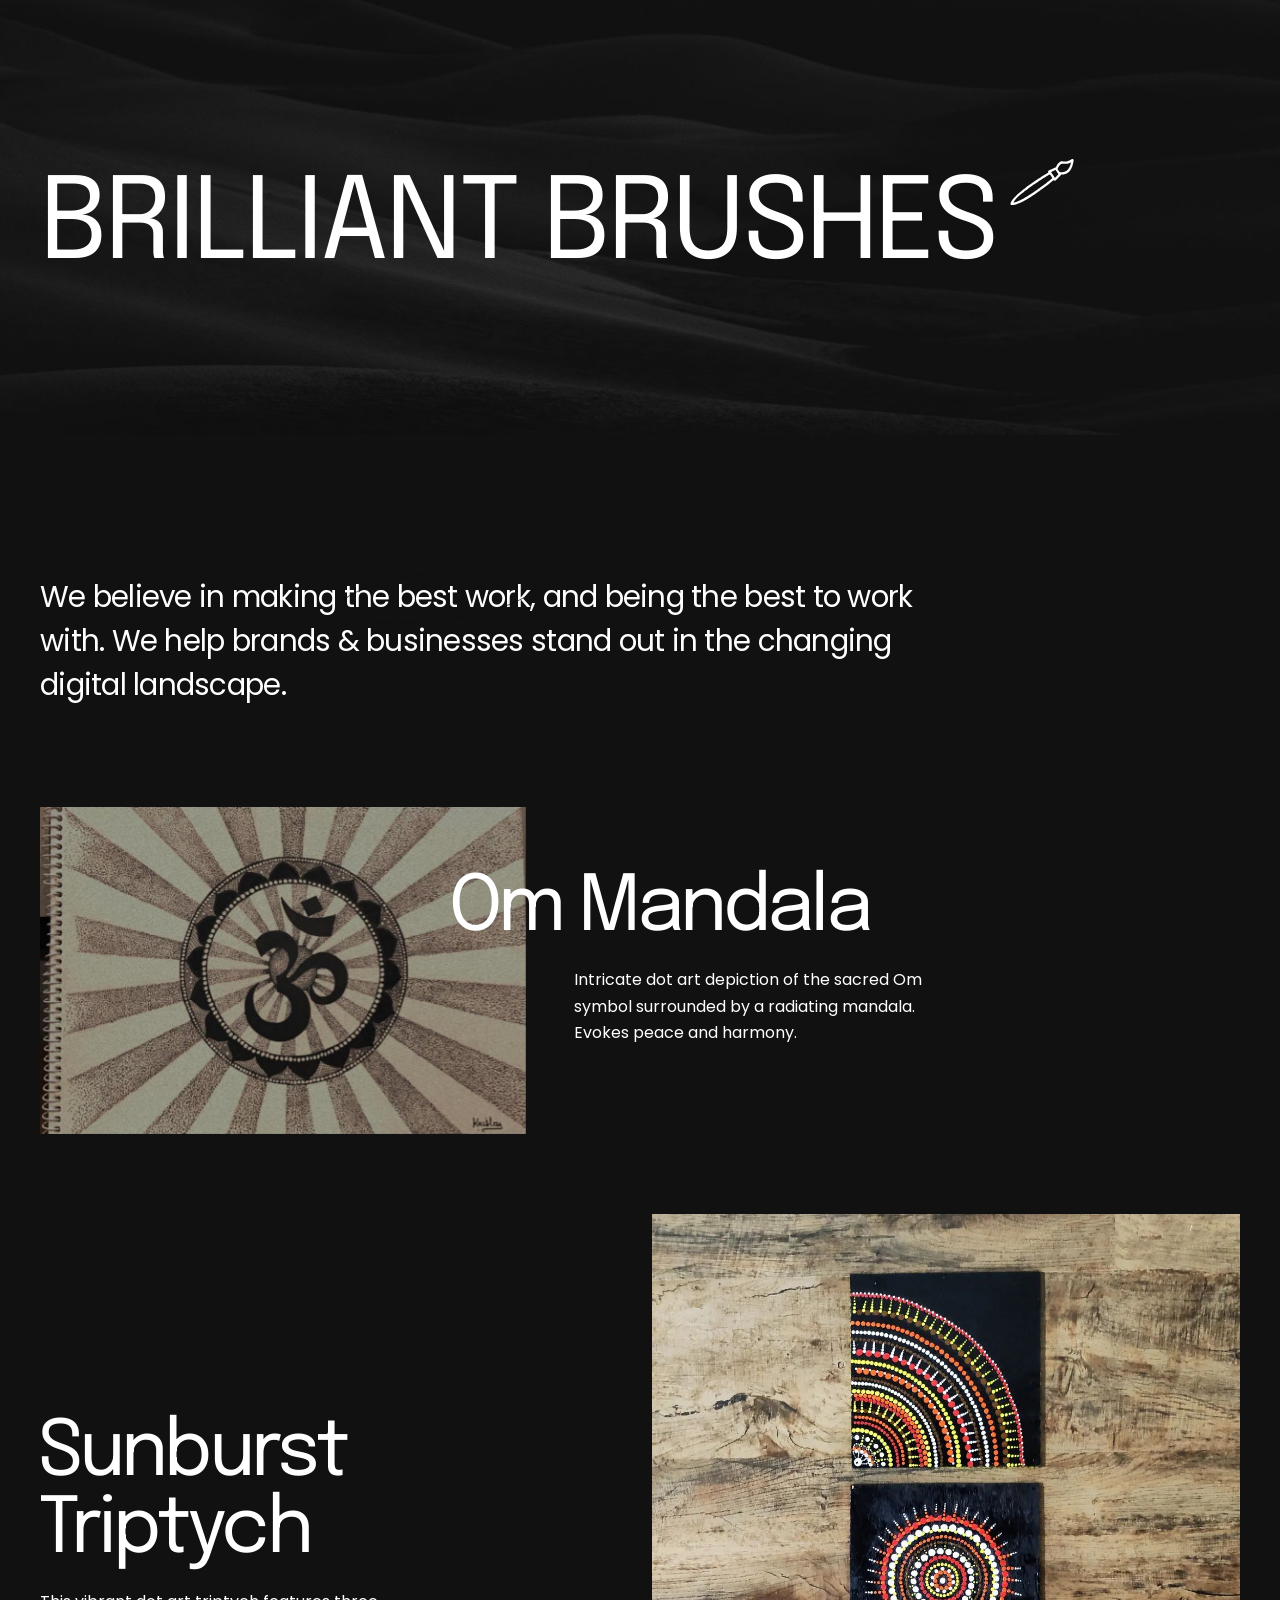
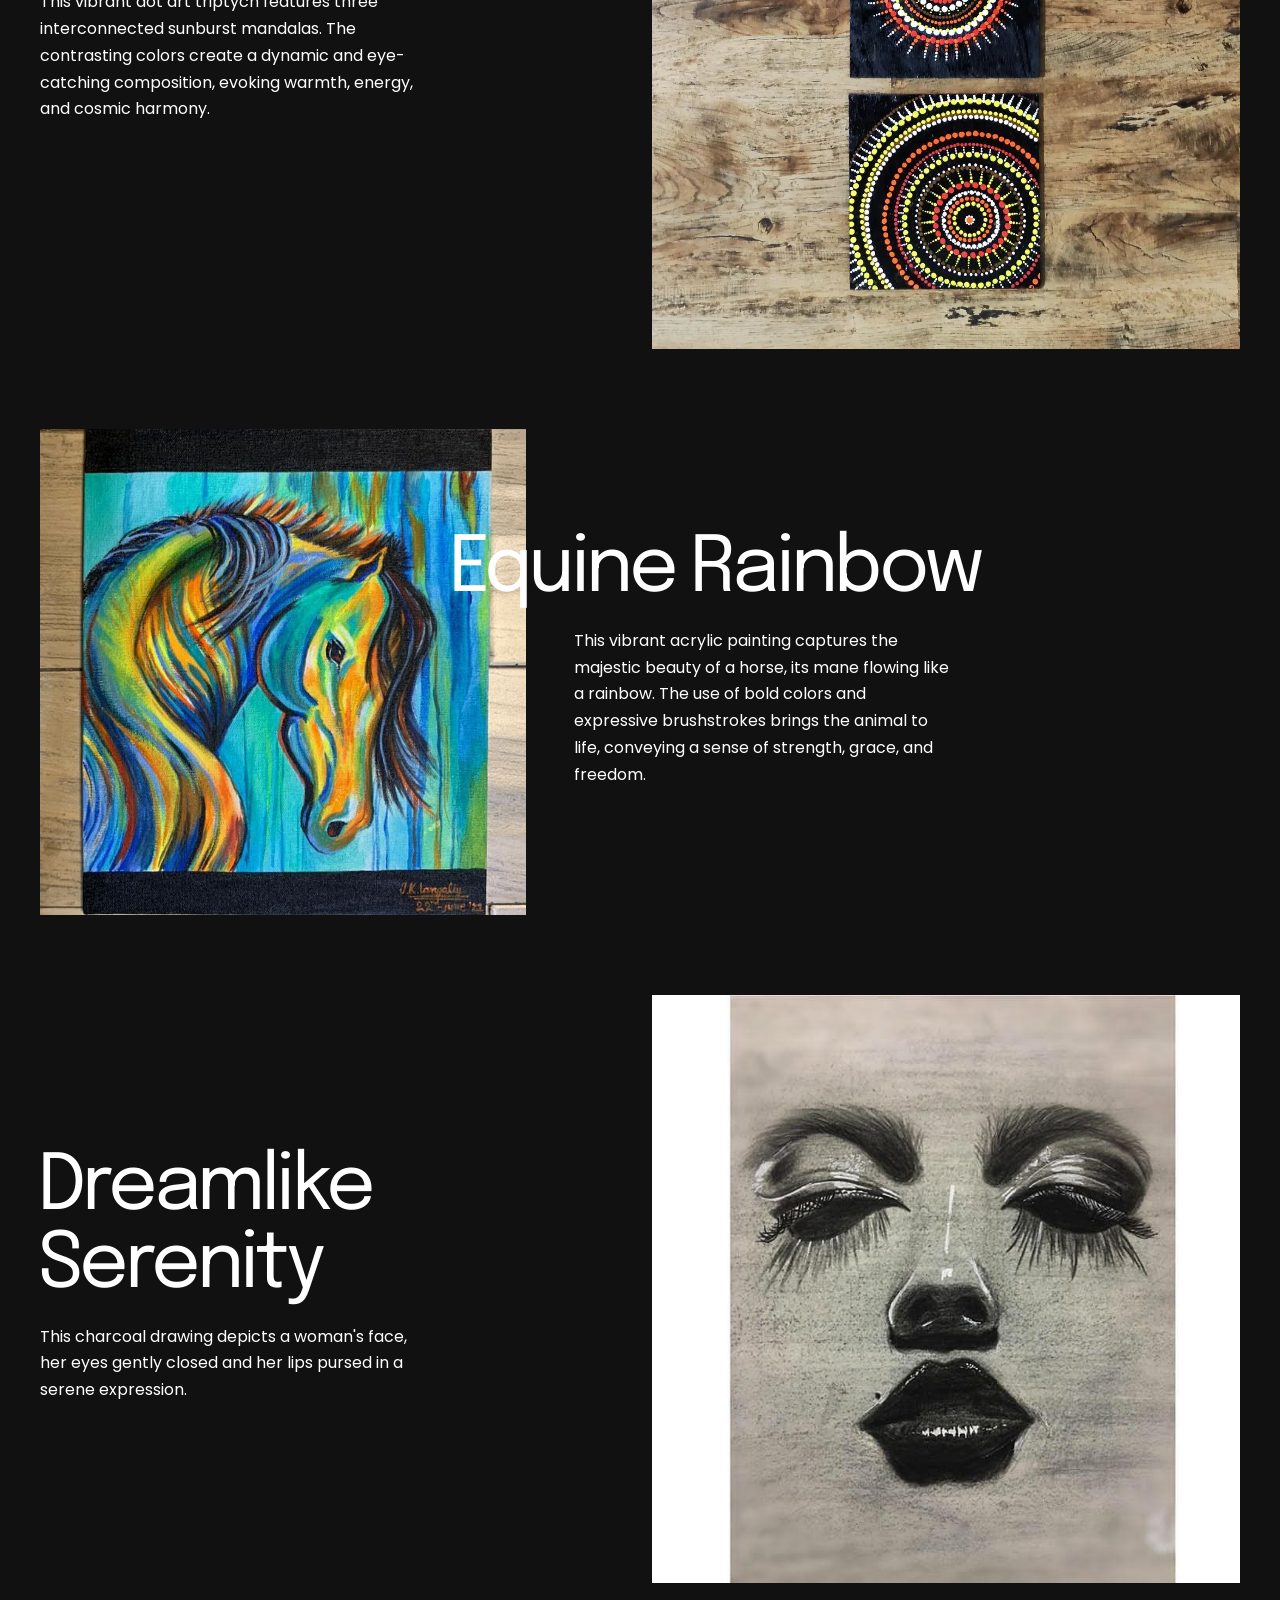
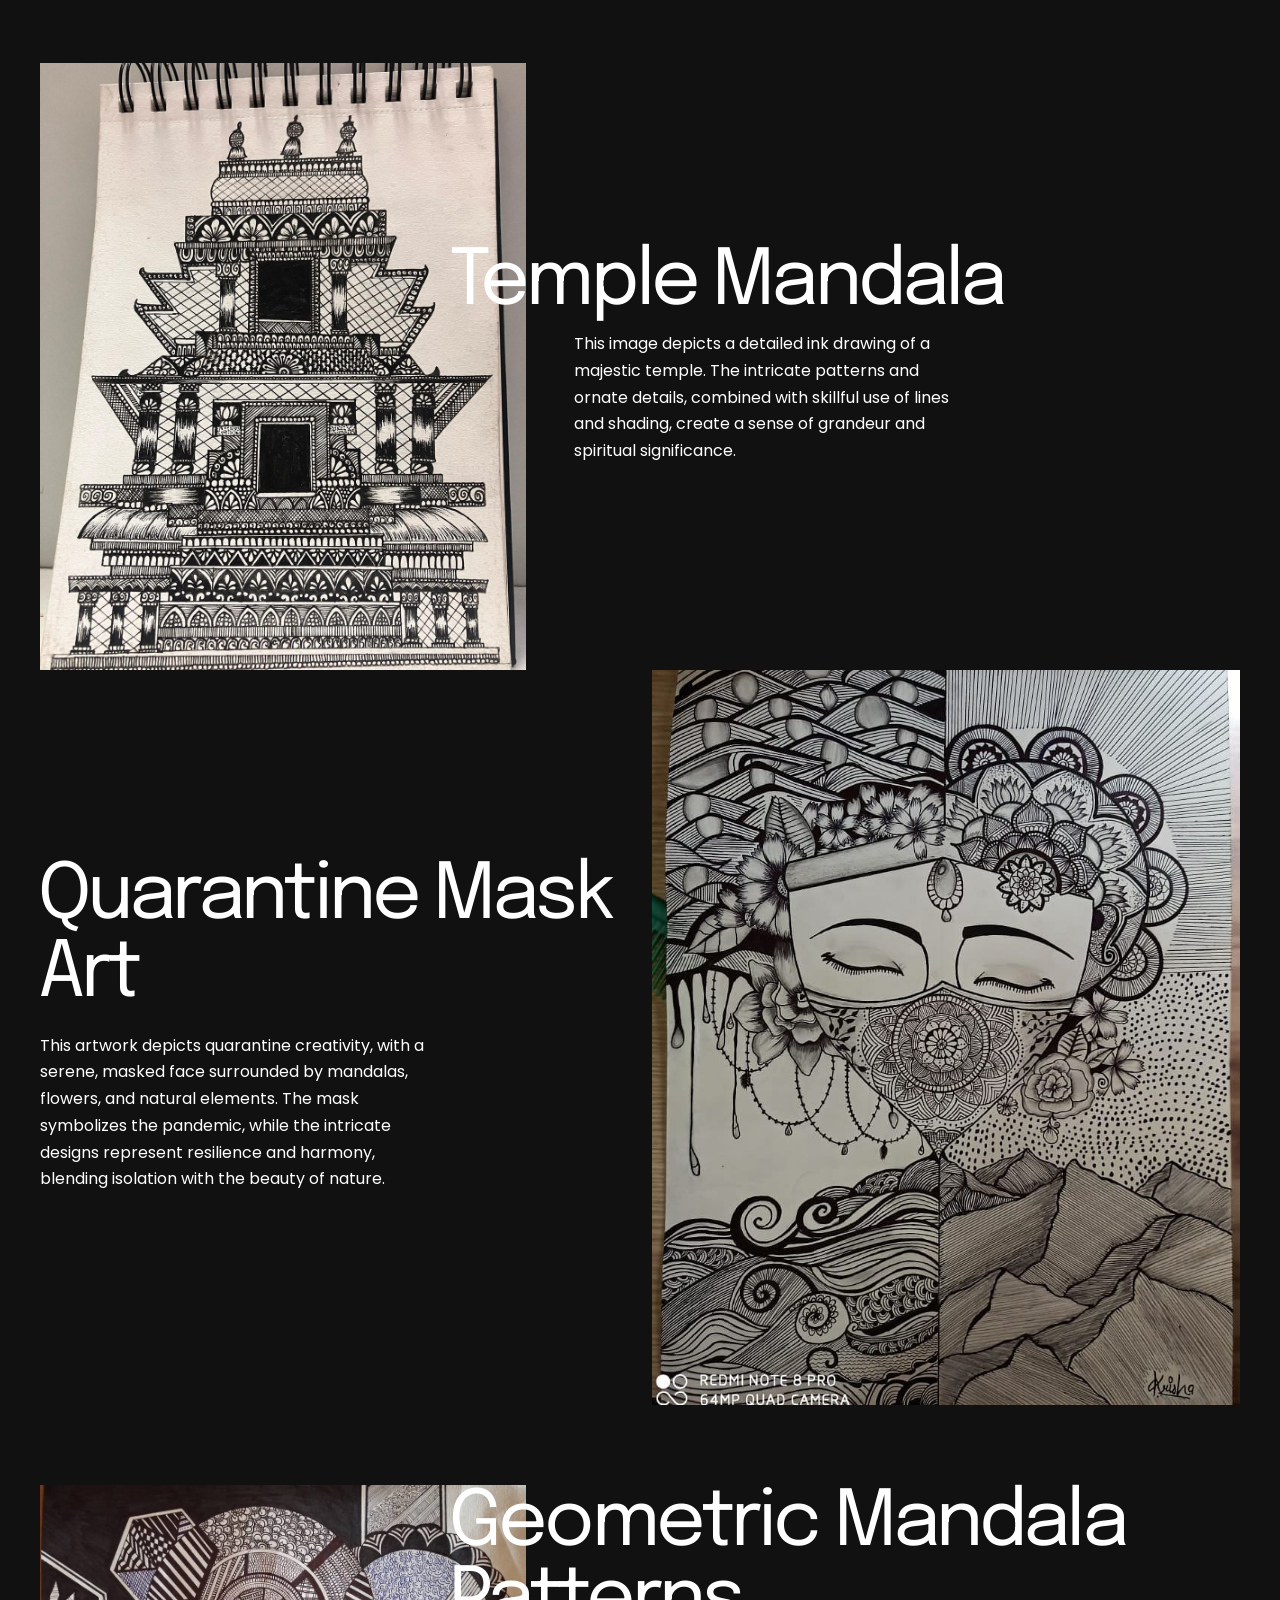
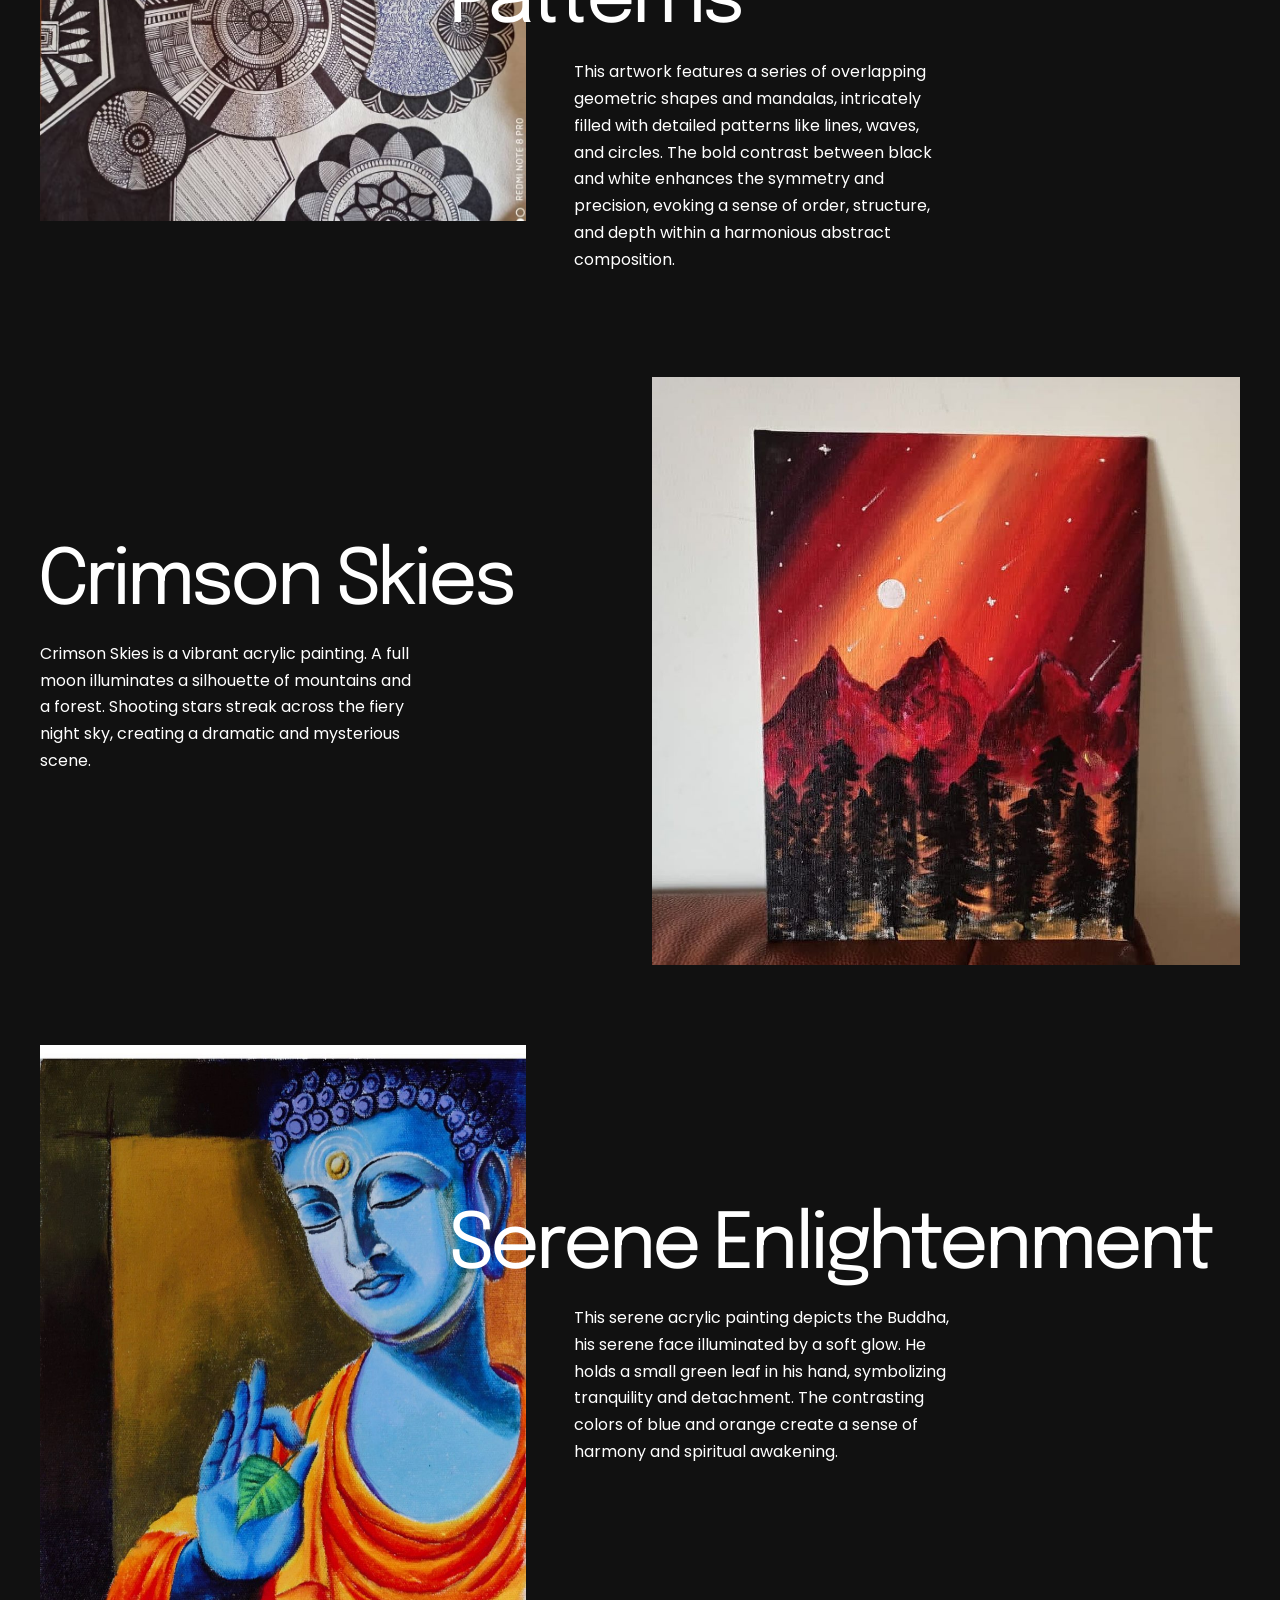
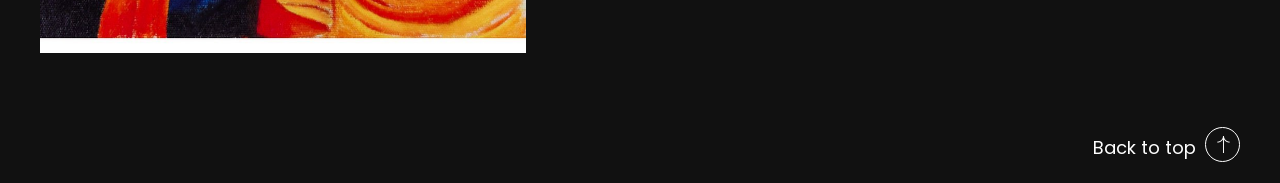
==== commit 4530599f: "Brush image added" ====
--- a/index.html
+++ b/index.html
@@ -2,7 +2,7 @@
 <html lang="en">
 
 <head>
-  <title>Brilliant &mdash; One & Multi Page Creative Template</title>
+  <title>Brilliant Brushes</title>
   <meta charset="utf-8" />
   <meta name="viewport" content="width=device-width, initial-scale=1.0" />
 
@@ -83,7 +83,7 @@
               Brilliant brushes
             </span>
             <span class="section-title-image wow fadeScaleIn" data-wow-delay="0.3s">
-              <img src="images/demo-brutalist/shape-2.svg" alt="" />
+              <img class="wow charsAnimIn" src="images/demo-brutalist/paintbrush.svg" alt="" style="transform: rotate(10deg);" />
             </span>
           </h1>
         </div>
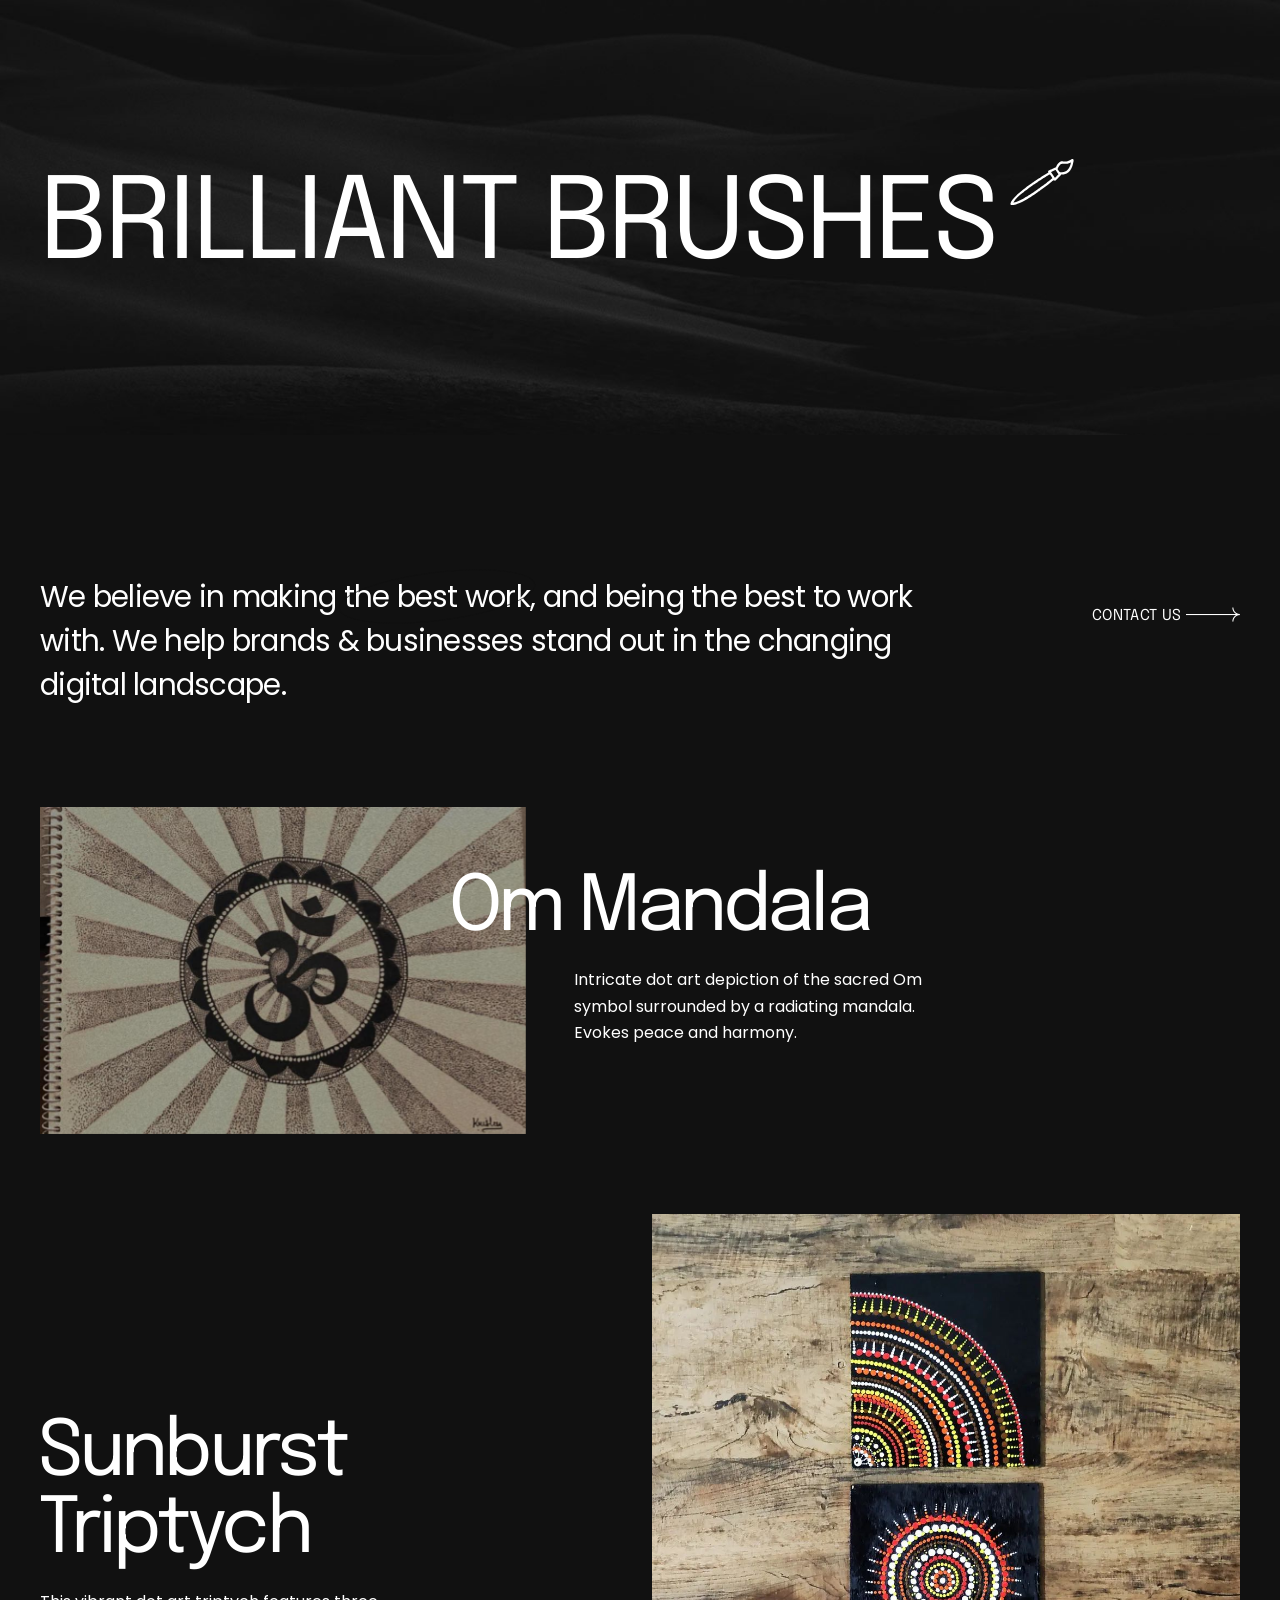
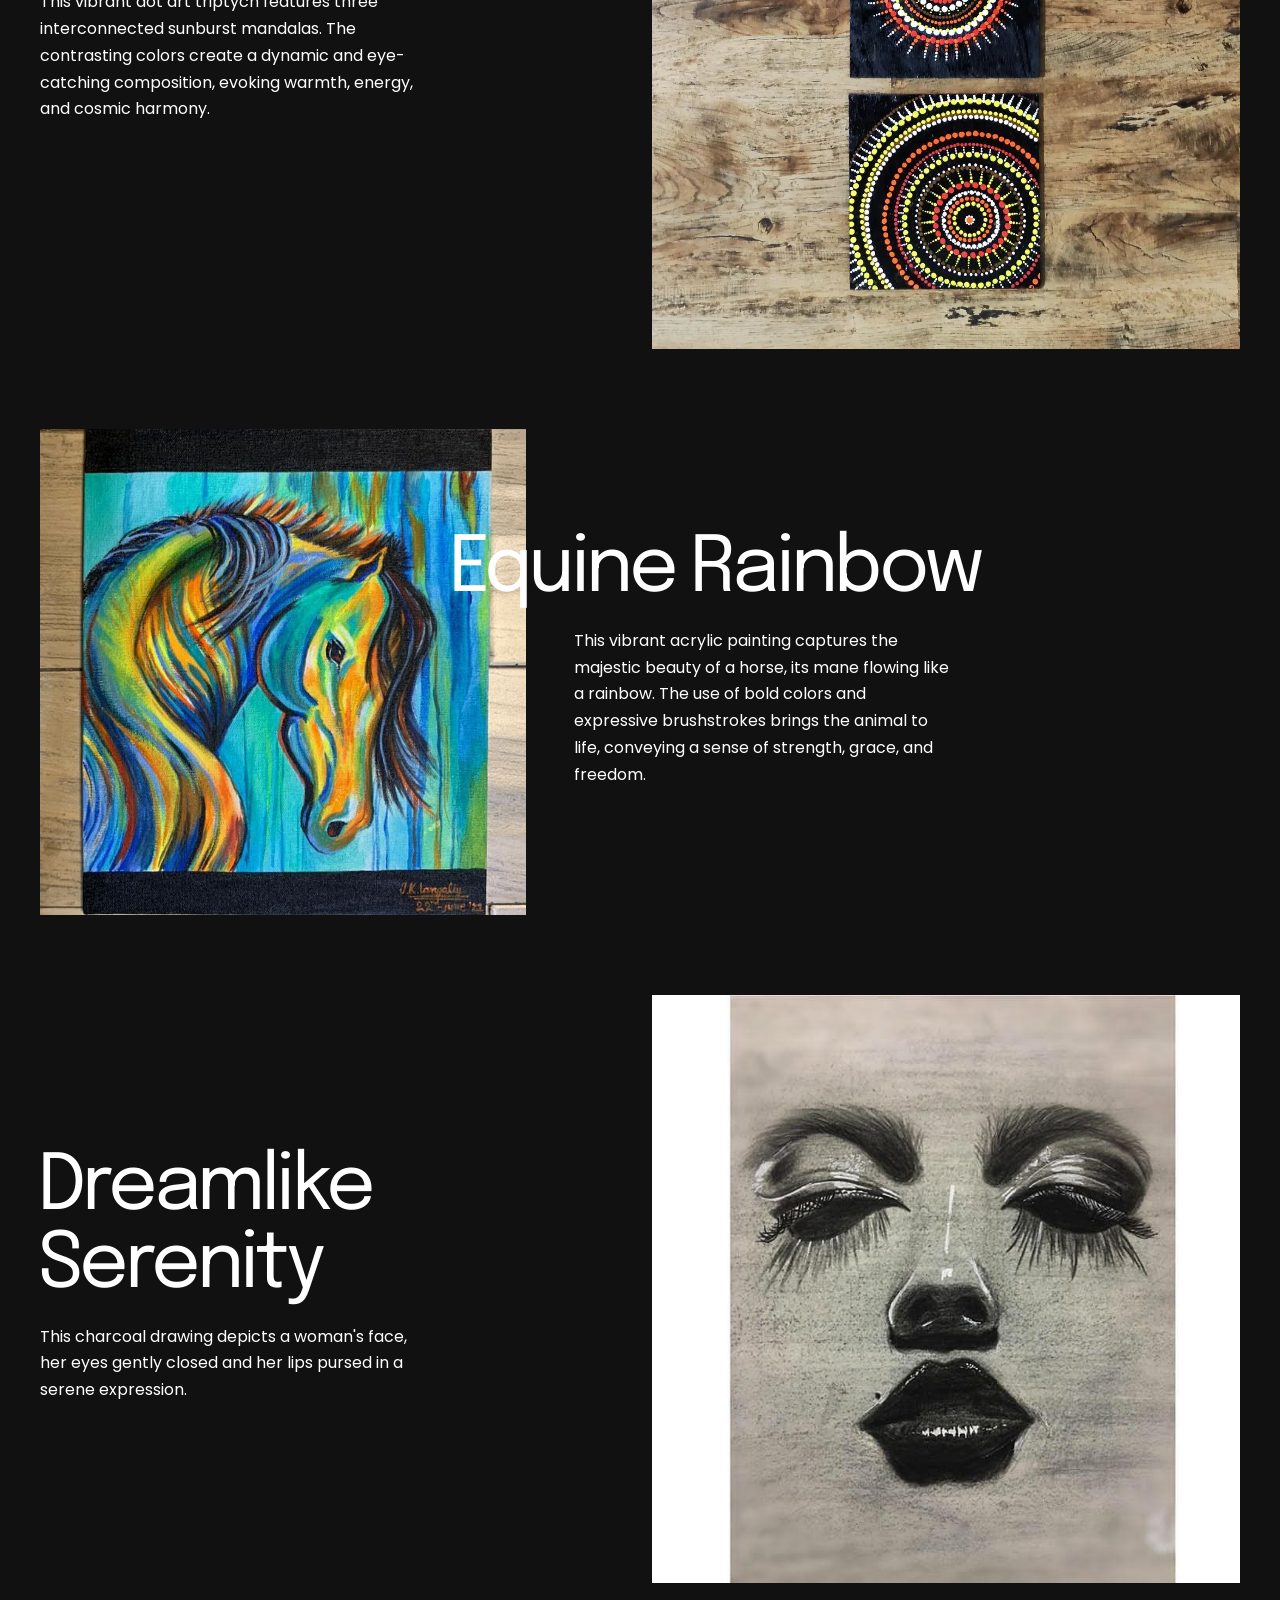
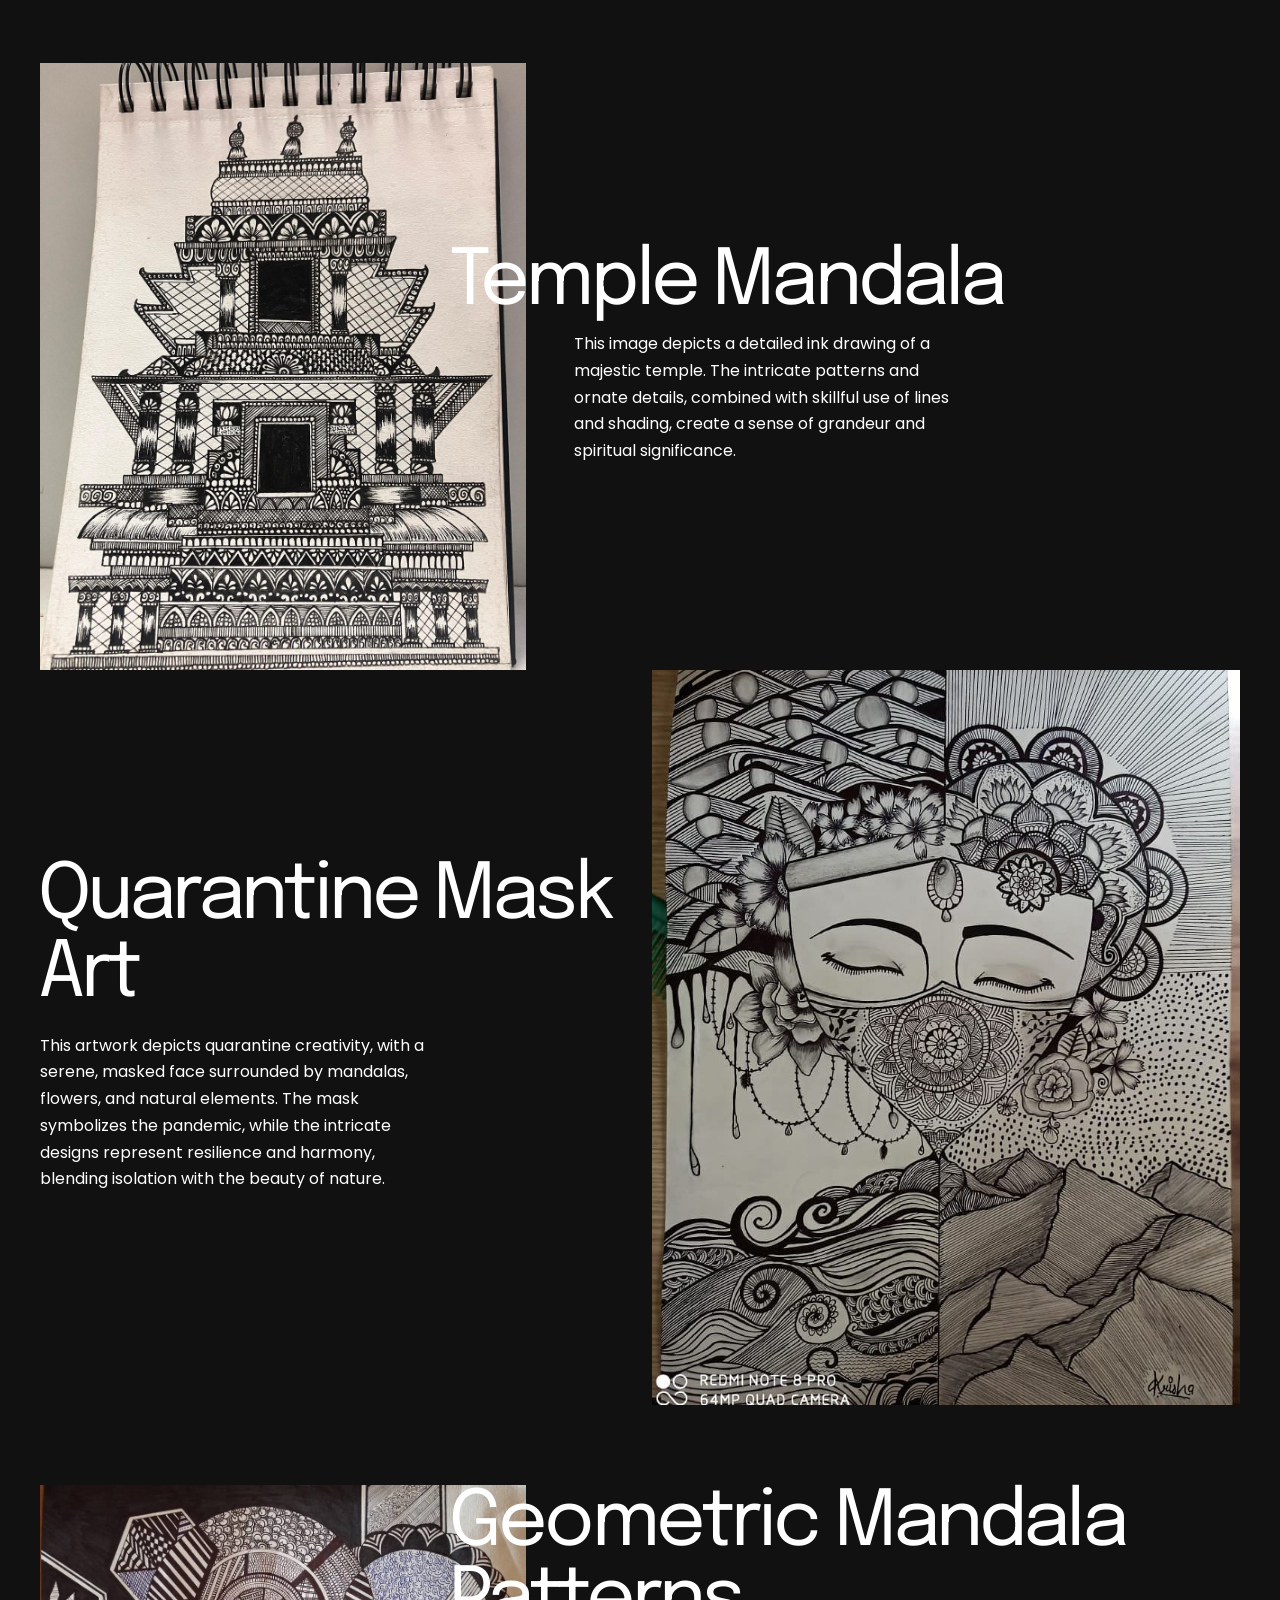
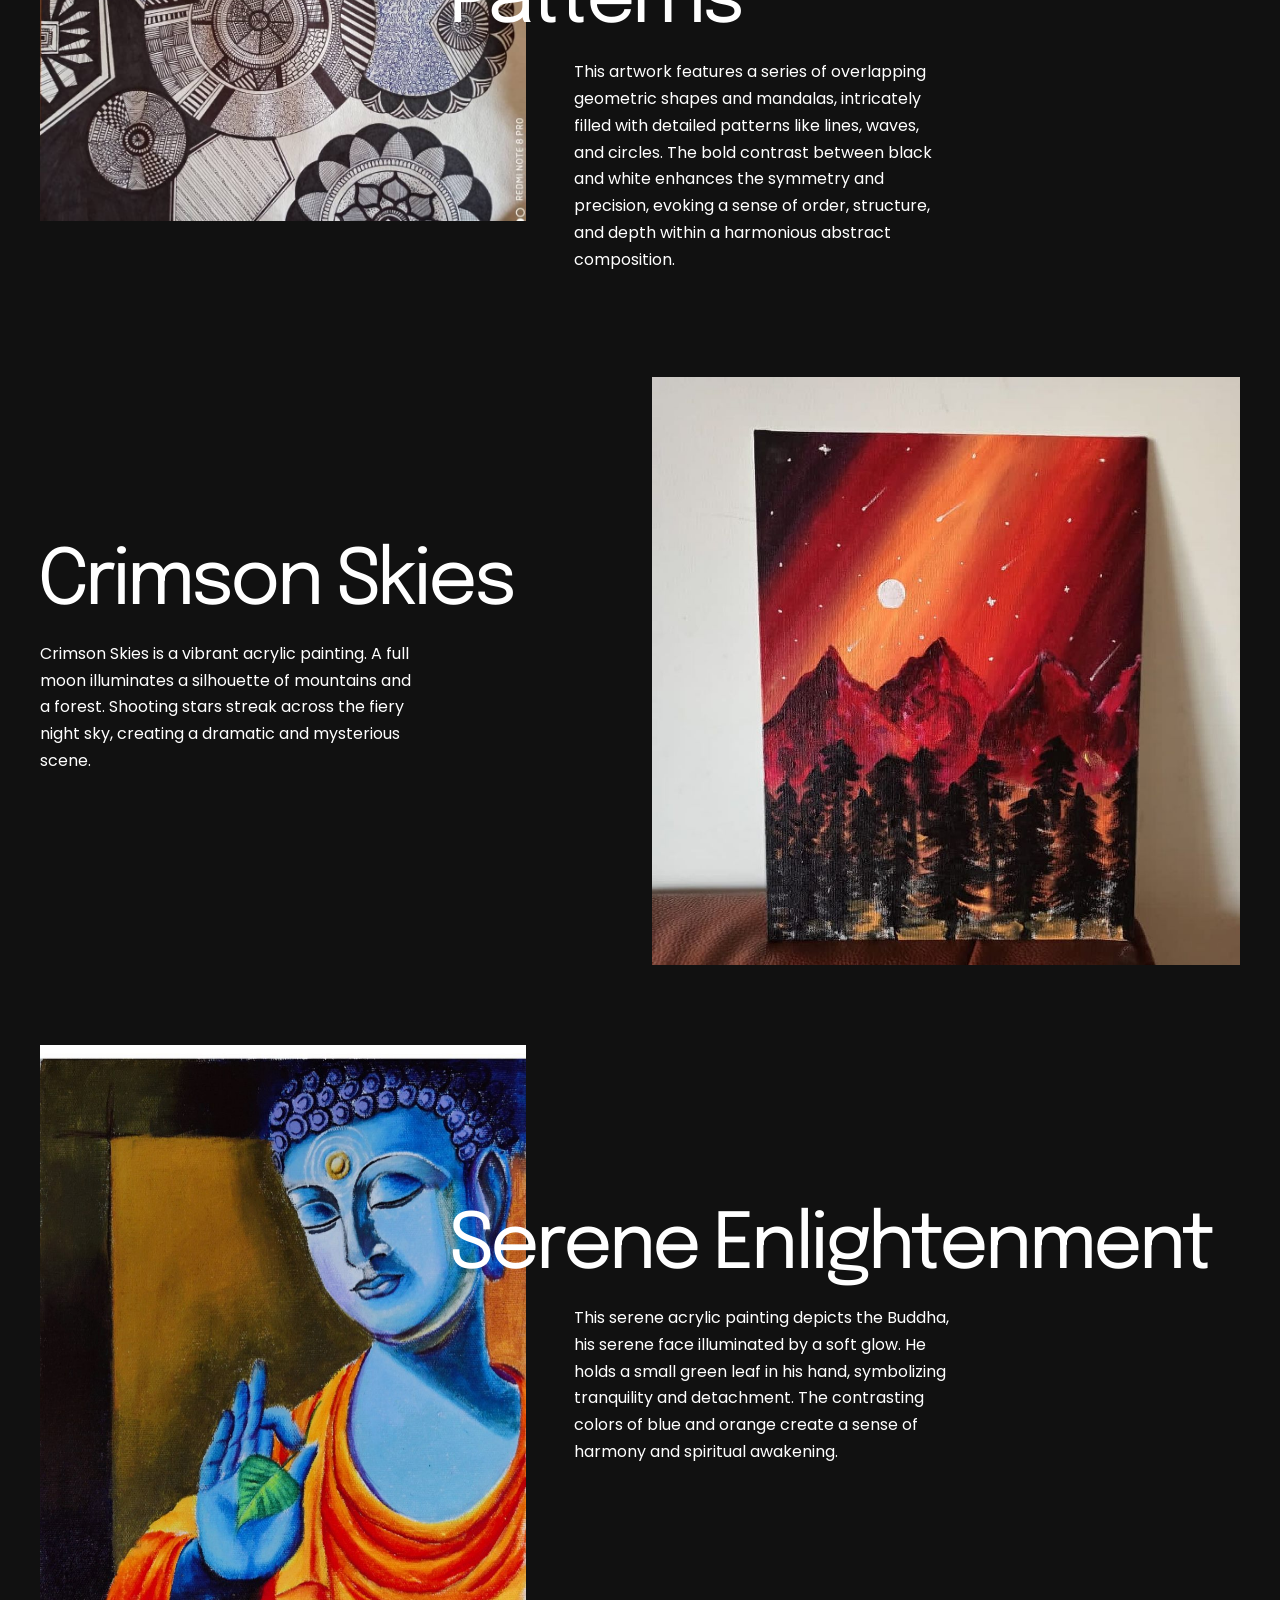
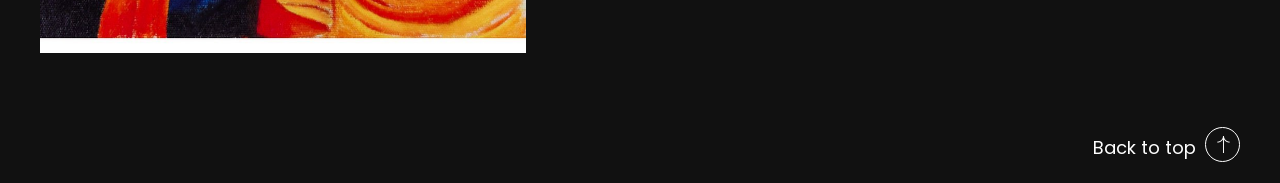
==== commit 861d9e93: "Insta link added in contact us button" ====
--- a/index.html
+++ b/index.html
@@ -103,16 +103,17 @@
               </p>
             </div>
 
-            <!-- <div
+            <div
                 class="col-md-4 col-lg-3 text-end pt-20 pt-md-10 pt-sm-0 local-scroll"
               >
                 <a
-                  href="#contact"
+                  href="https://www.instagram.com/brilliant.brushes__1626/"
+                  target="_blank"
                   class="link-hover-anim align-middle"
                   data-link-animate="y"
                   >Contact Us <i class="icon-arrow-right size-14"></i
                 ></a>
-              </div> -->
+              </div>
           </div>
 
           <!-- Portfolio Grid -->
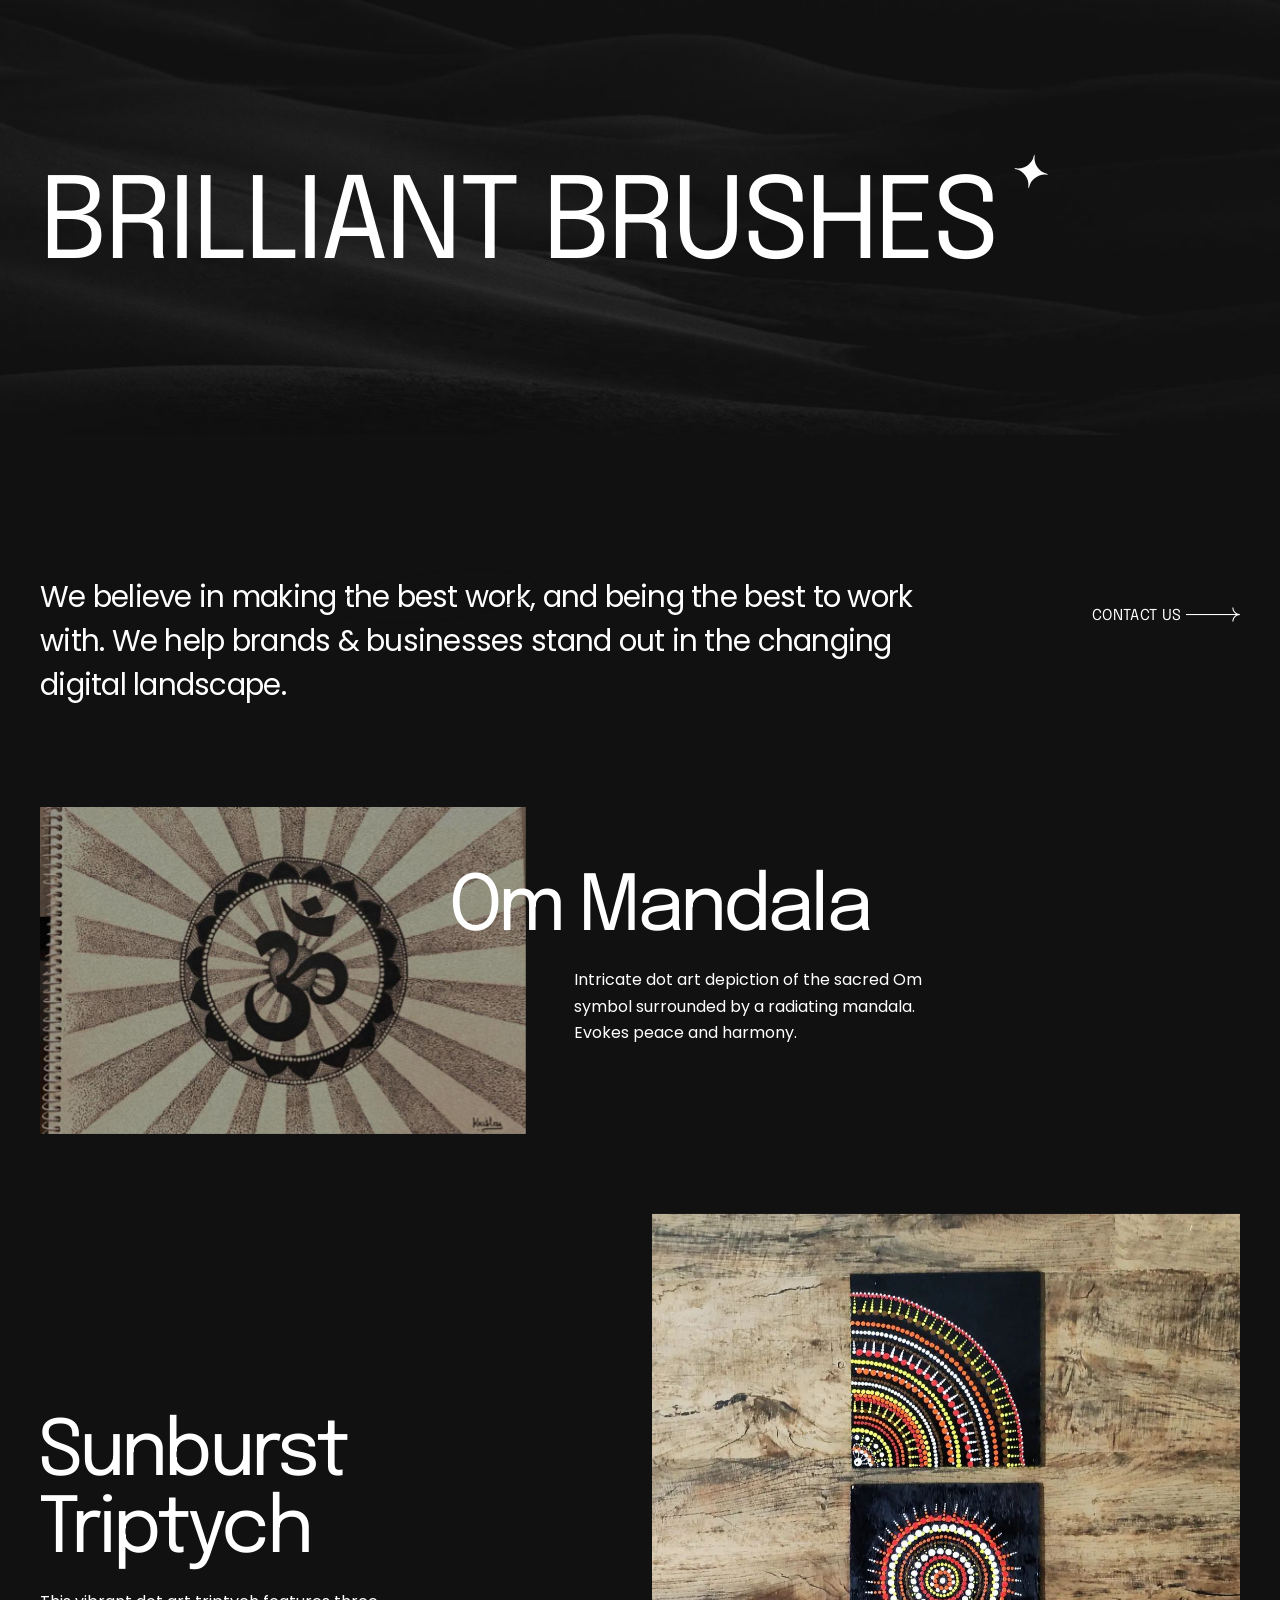
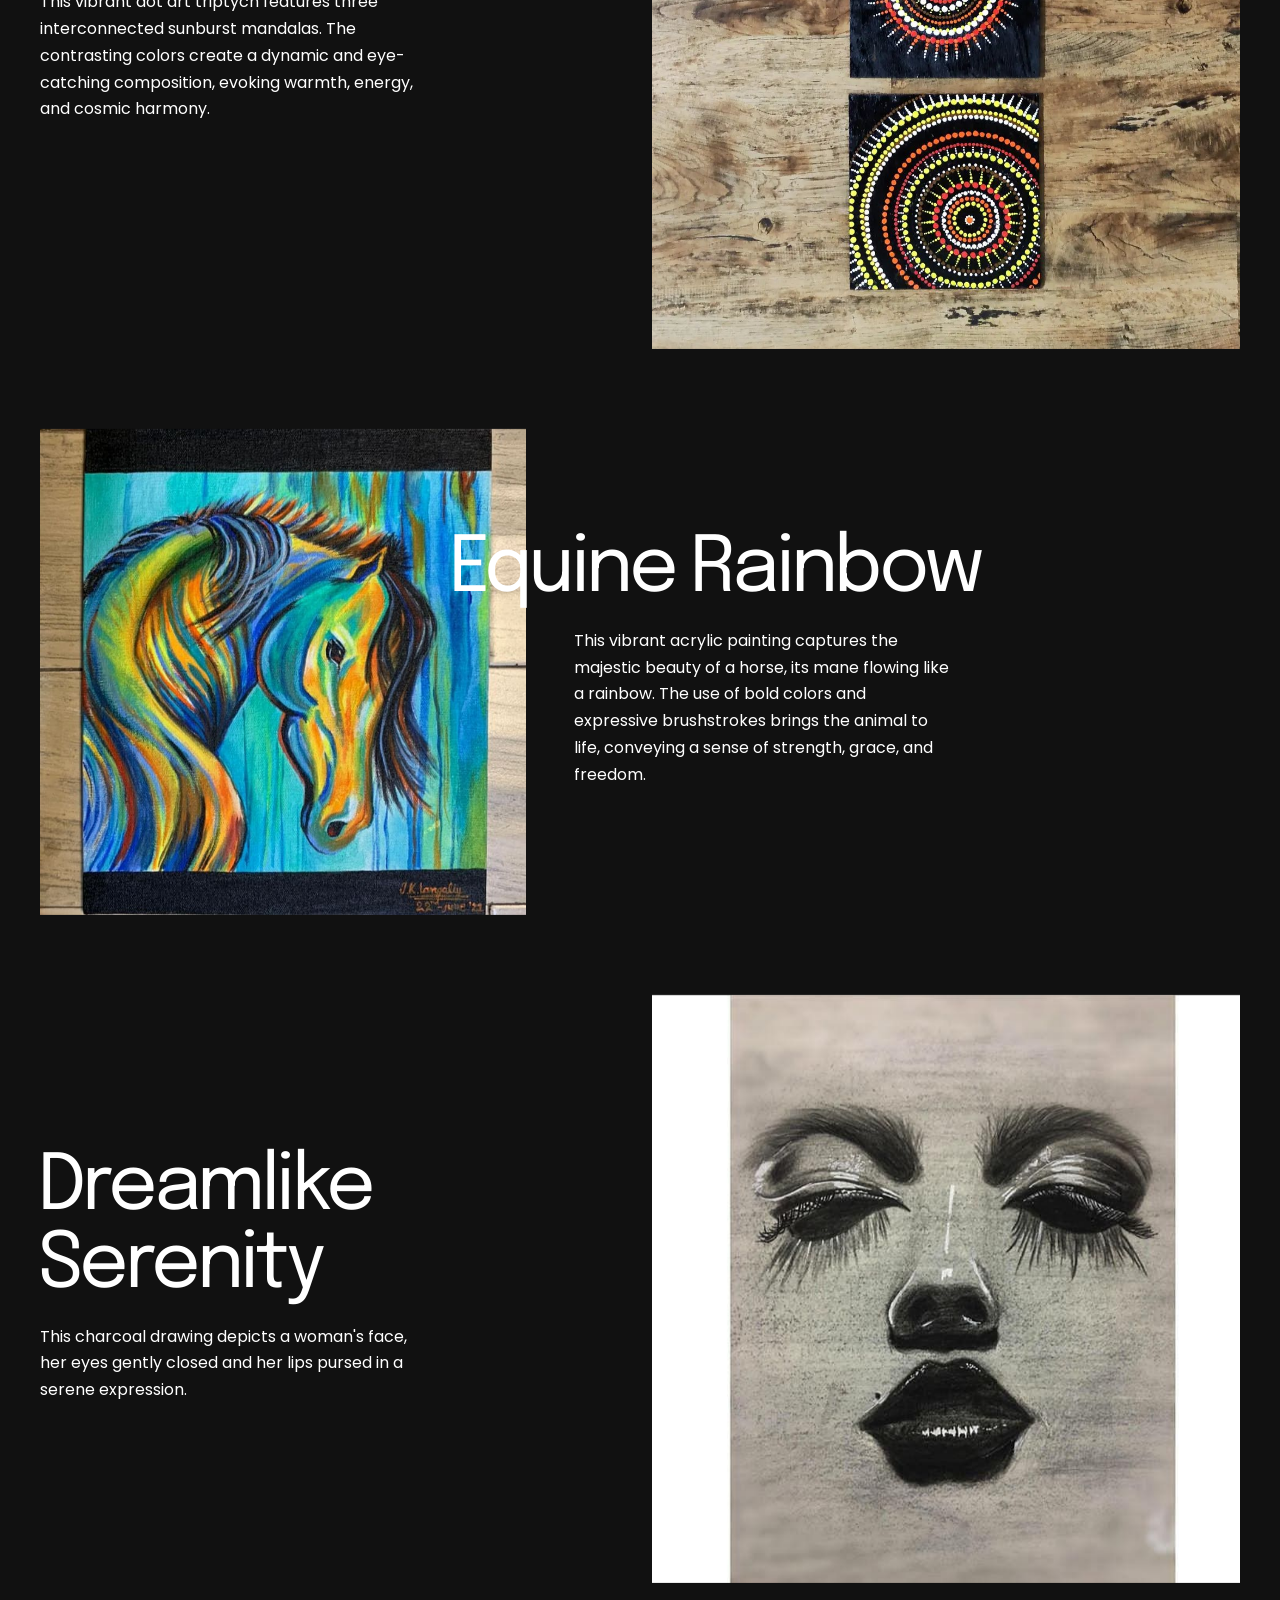
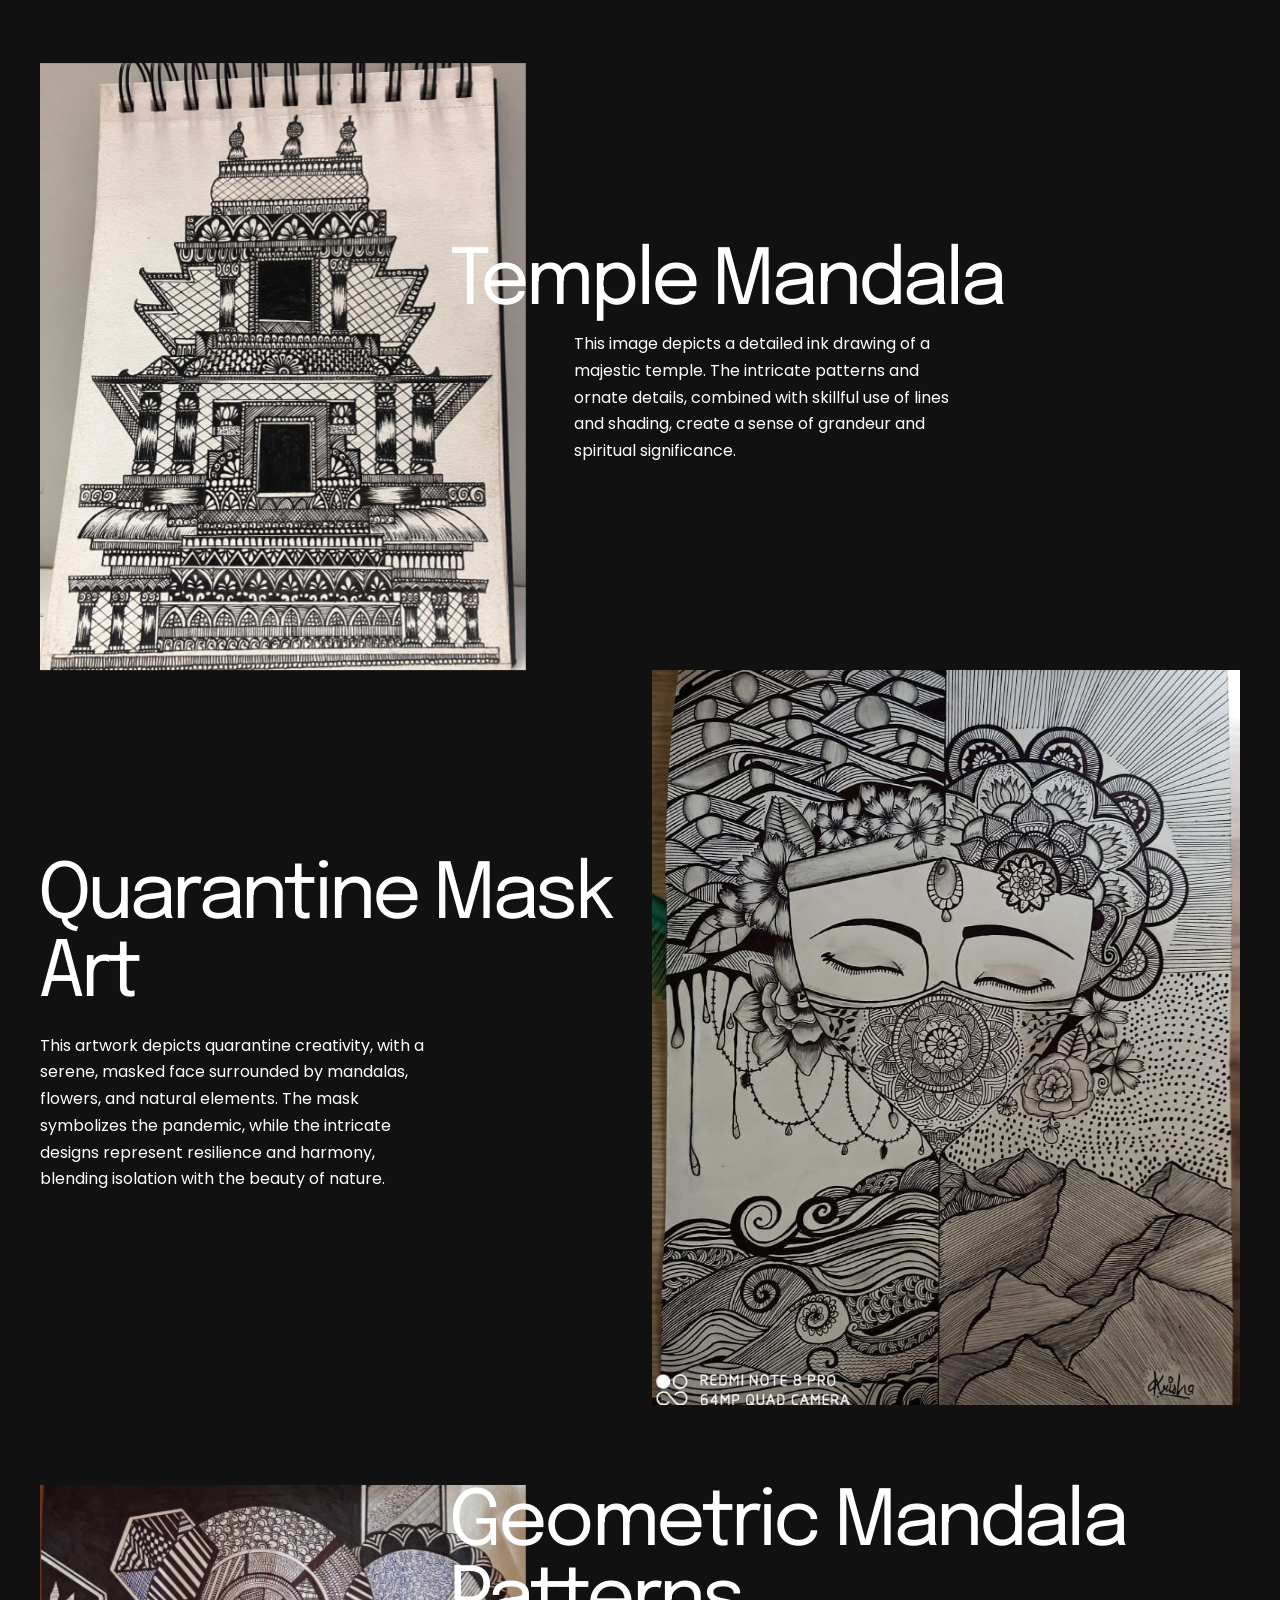
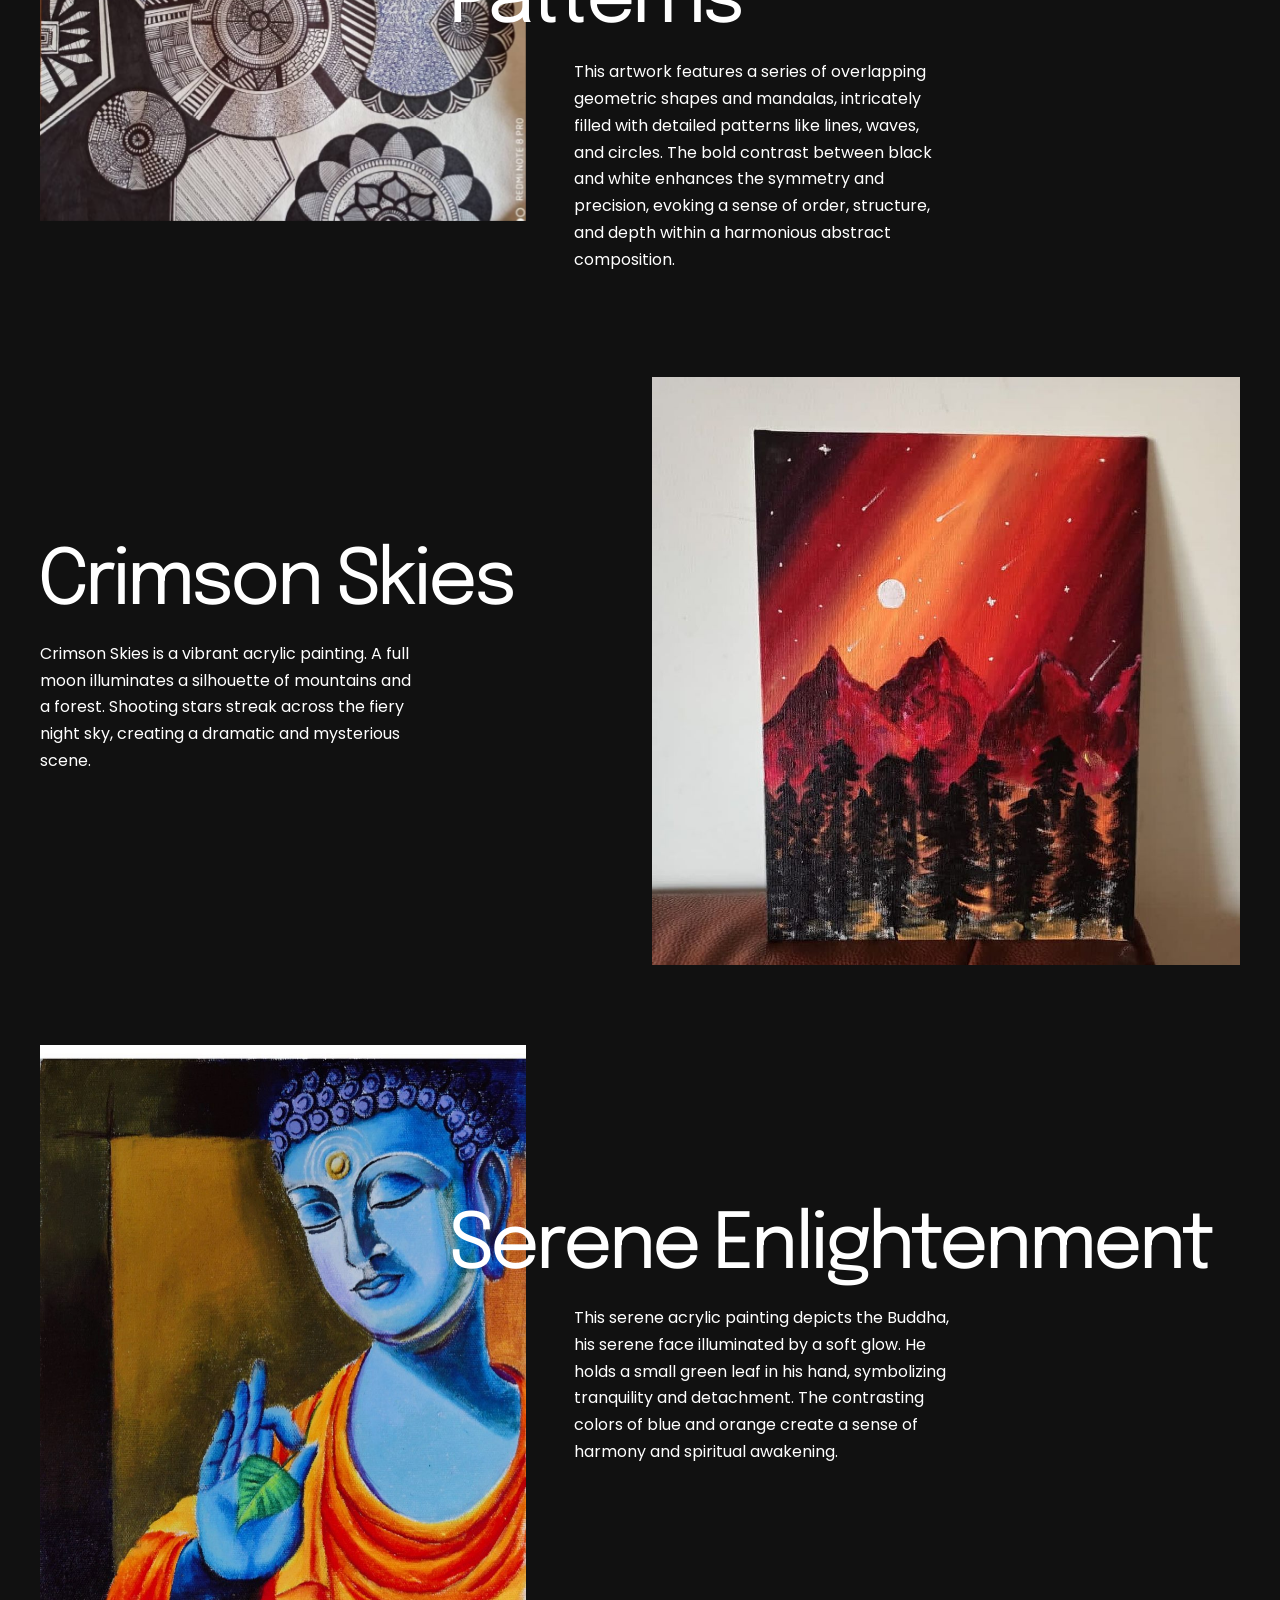
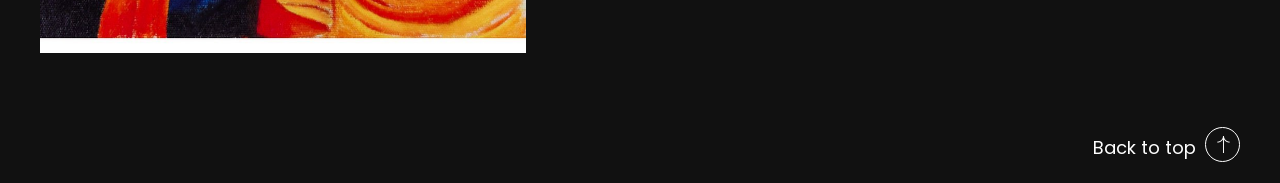
==== commit e0d8b479: "bg audio added" ====
--- a/index.html
+++ b/index.html
@@ -7,8 +7,8 @@
   <meta name="viewport" content="width=device-width, initial-scale=1.0" />
 
   <!-- Favicon -->
-  <link rel="icon" href="images/favicon.png" type="image/png" sizes="any" />
-  <link rel="icon" href="images/favicon.svg" type="image/svg+xml" />
+  <link rel="icon" href="images/demo-brutalist/shape-2.svg" type="image/png" sizes="any" />
+  <link rel="icon" href="images/demo-brutalist/shape-2.svg" type="image/svg+xml" />
 
   <!-- CSS -->
   <link rel="stylesheet" href="css/bootstrap.min.css" />
@@ -27,9 +27,26 @@
   <link
     href="https://fonts.googleapis.com/css2?family=Epilogue:wght@400;500;600&family=Poppins:wght@400;500;600&display=swap"
     rel="stylesheet" />
+
 </head>
 
 <body class="appear-animate dark-mode">
+    <audio id="background-music" autoplay loop>
+        <source src="images/demo-brutalist/happy-birthday-to-you-piano-version-13976.mp3" type="audio/mpeg">
+        Your browser does not support the audio element.
+    </audio>
+    
+    <script>
+        document.addEventListener('DOMContentLoaded', () => {
+            const audioElement = document.getElementById('background-music');
+            
+            // Optionally, unmute after a short delay if necessary
+            setTimeout(() => {
+                audioElement.muted = false;
+            }, 1000);  // Unmute after 1 second
+        });
+    </script>
+
   <!-- Page Loader -->
   <div class="page-loader dark">
     <div class="loader">Loading...</div>
@@ -38,6 +55,9 @@
 
   <!-- Skip to Content -->
   <a href="#main" class="btn skip-to-content">Skip to Content</a>
+
+  
+    
   <!-- End Skip to Content -->
 
   <!-- Page Wrap -->
@@ -83,7 +103,7 @@
               Brilliant brushes
             </span>
             <span class="section-title-image wow fadeScaleIn" data-wow-delay="0.3s">
-              <img class="wow charsAnimIn" src="images/demo-brutalist/paintbrush.svg" alt="" style="transform: rotate(10deg);" />
+              <img class="wow charsAnimIn" src="images/demo-brutalist/shape-2.svg" alt="" style="transform: rotate(10deg);" />
             </span>
           </h1>
         </div>
@@ -445,6 +465,16 @@
       imageElement.src = imageSrc;
     }
   </script>
+  <!-- <script>
+        document.addEventListener('DOMContentLoaded', () => {
+            const audioElement = document.getElementById('background-music');
+            
+            // Unmute the audio after 1 second to comply with browser policies
+            setTimeout(() => {
+                audioElement.muted = false;
+            }, 1000); // 1-second delay
+        });
+    </script> -->
   <!-- JS -->
   <script src="js/jquery.min.js"></script>
   <script src="js/bootstrap.bundle.min.js"></script>
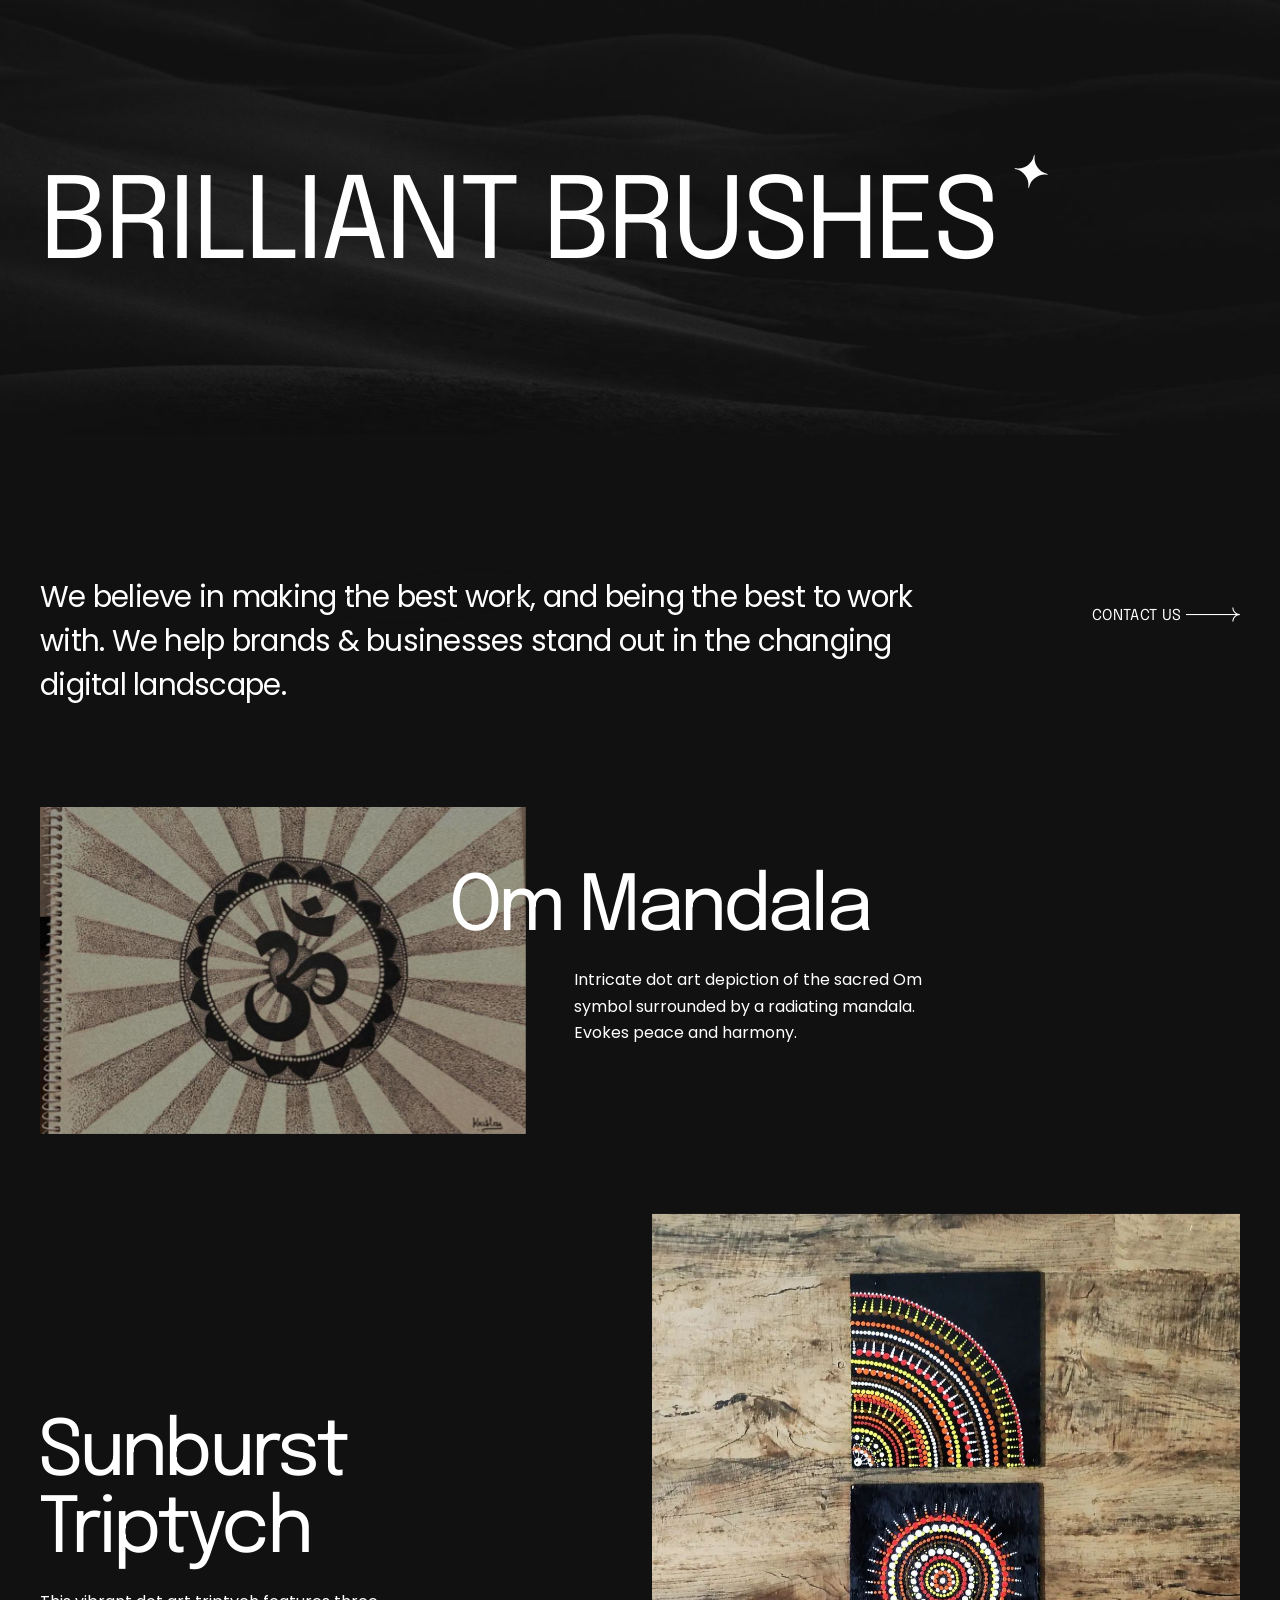
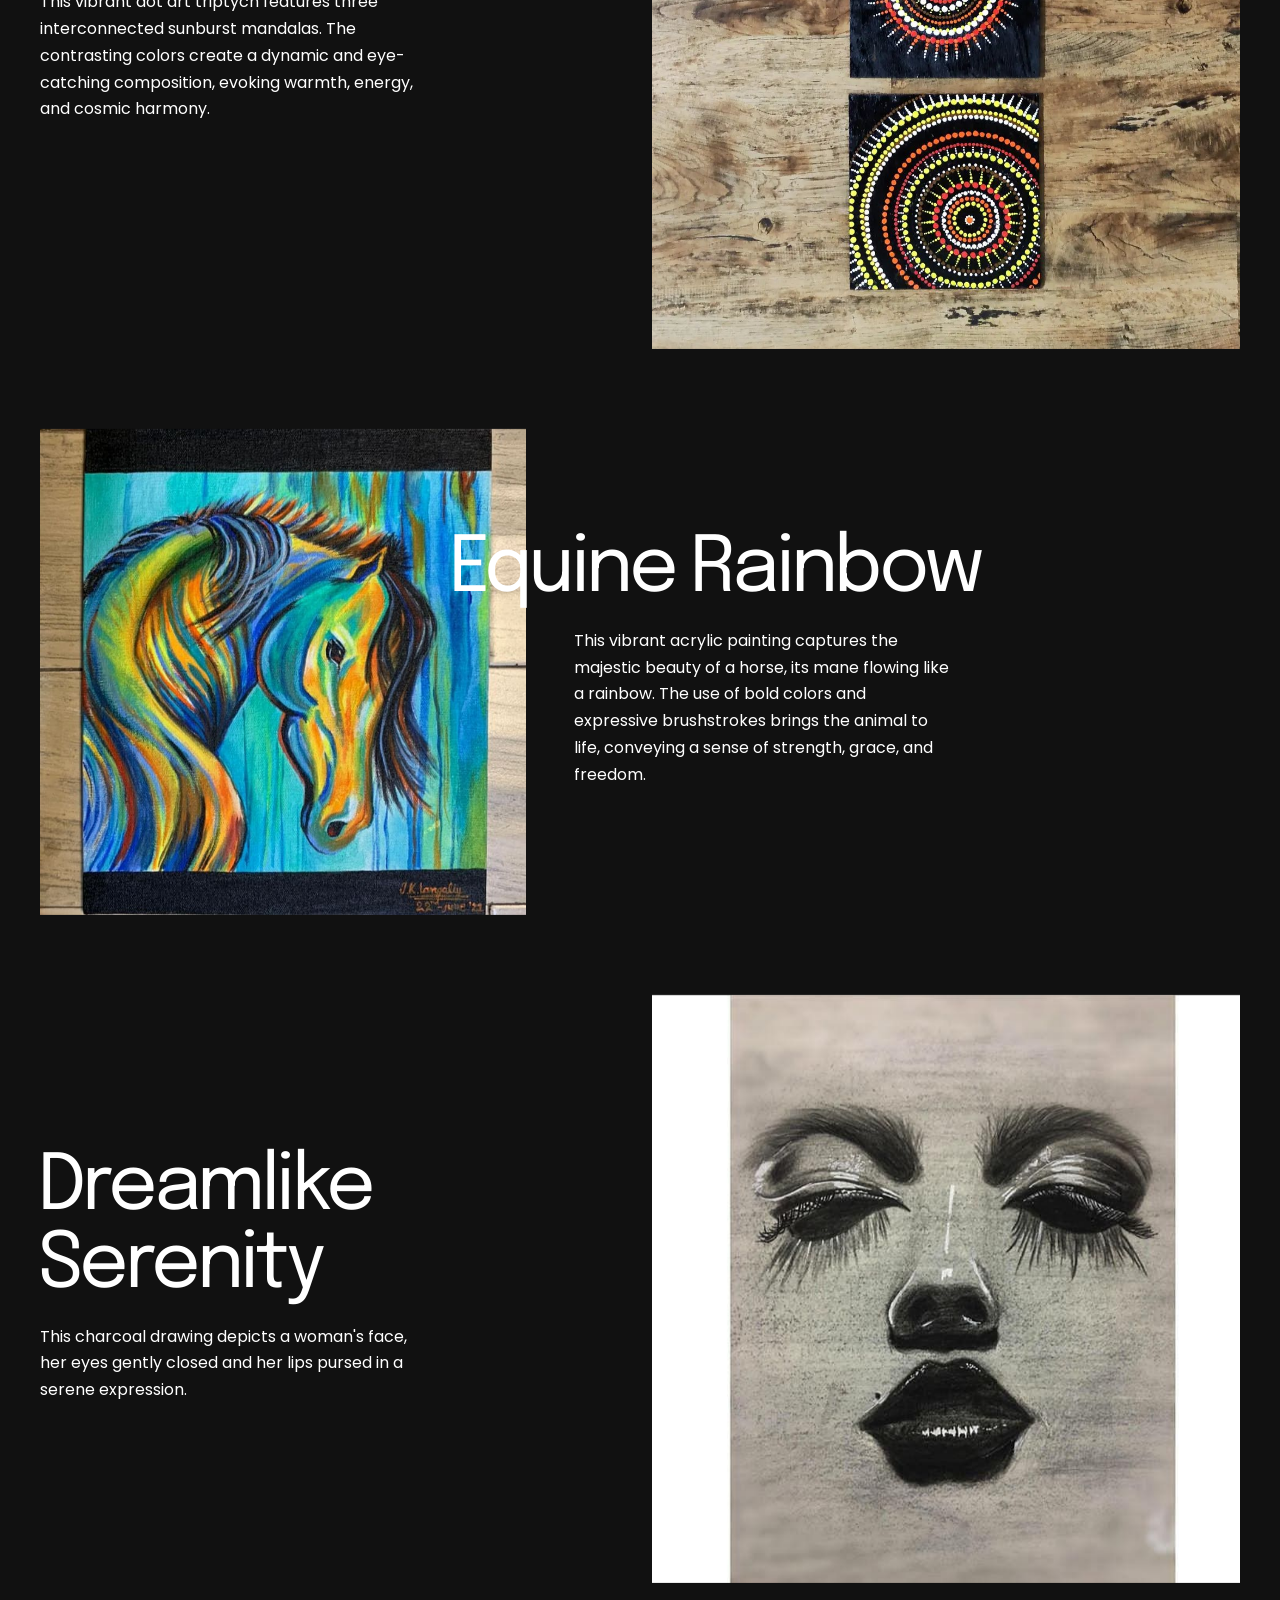
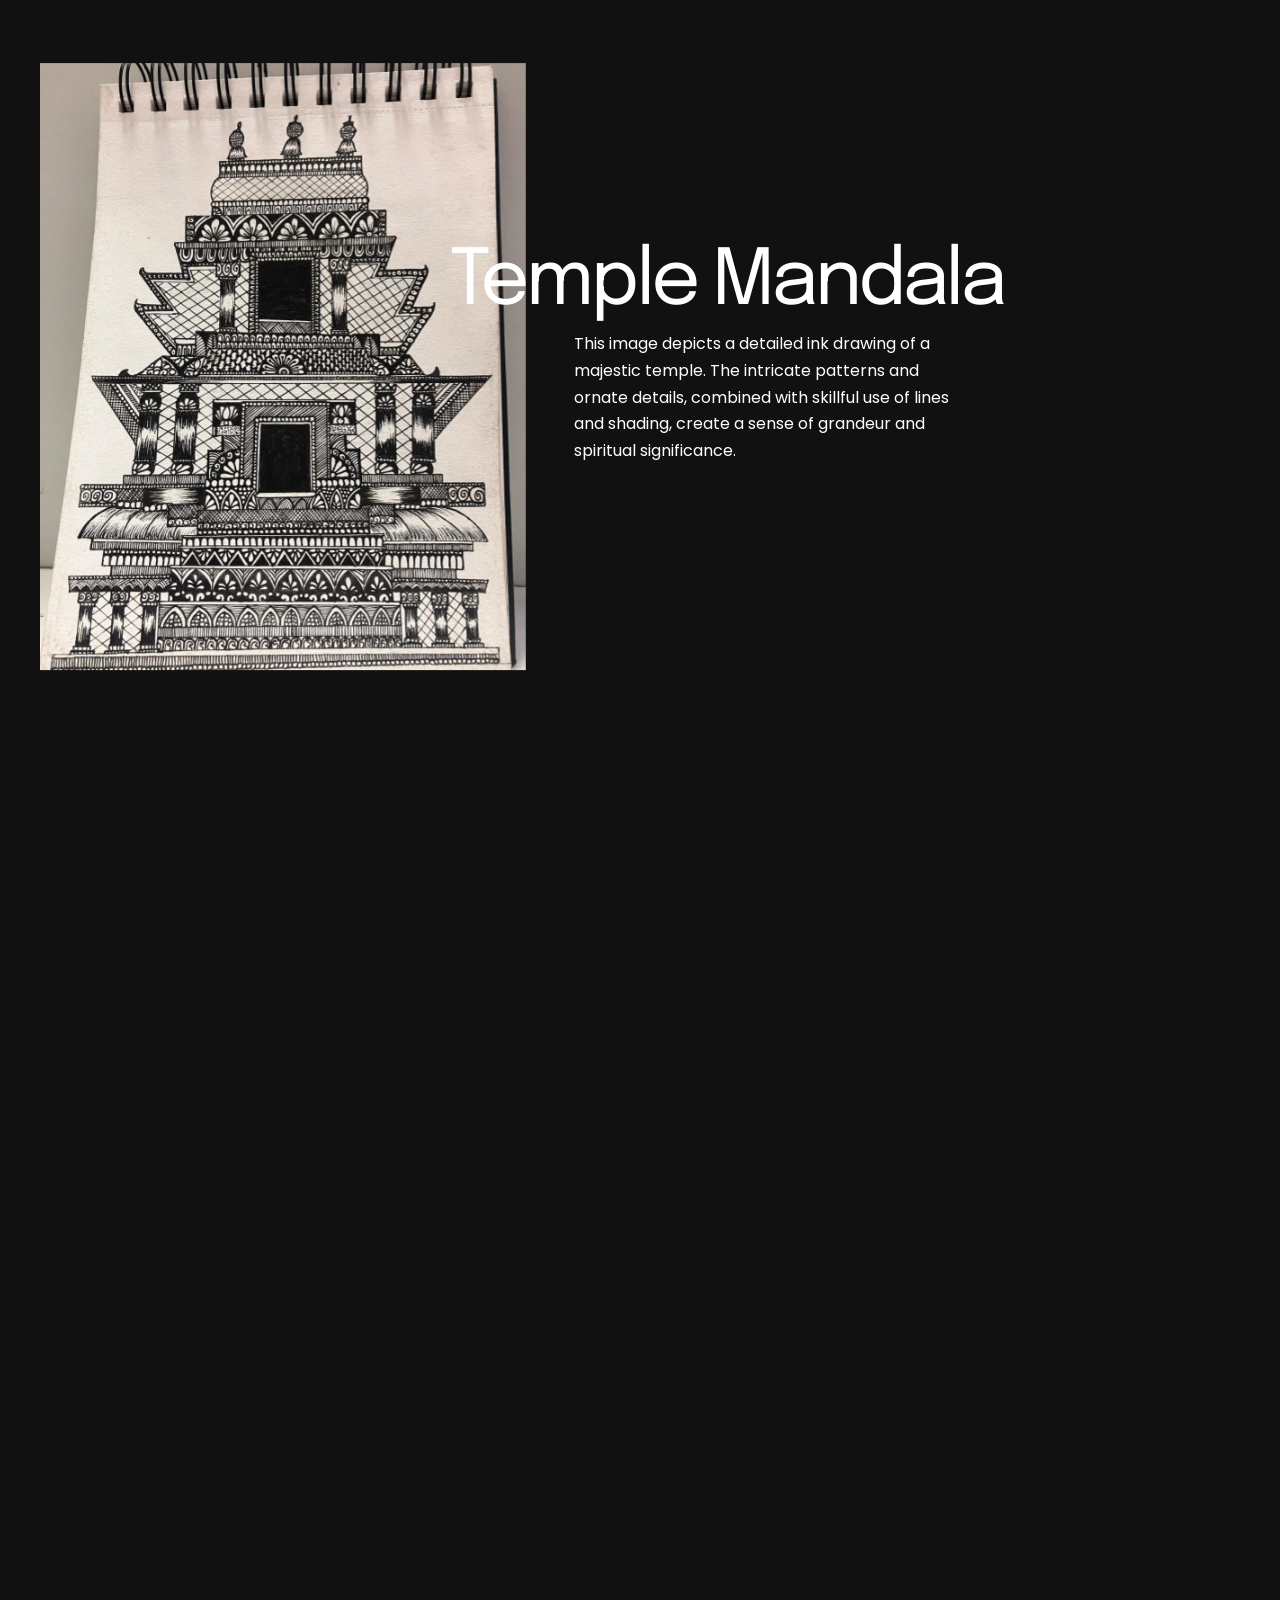
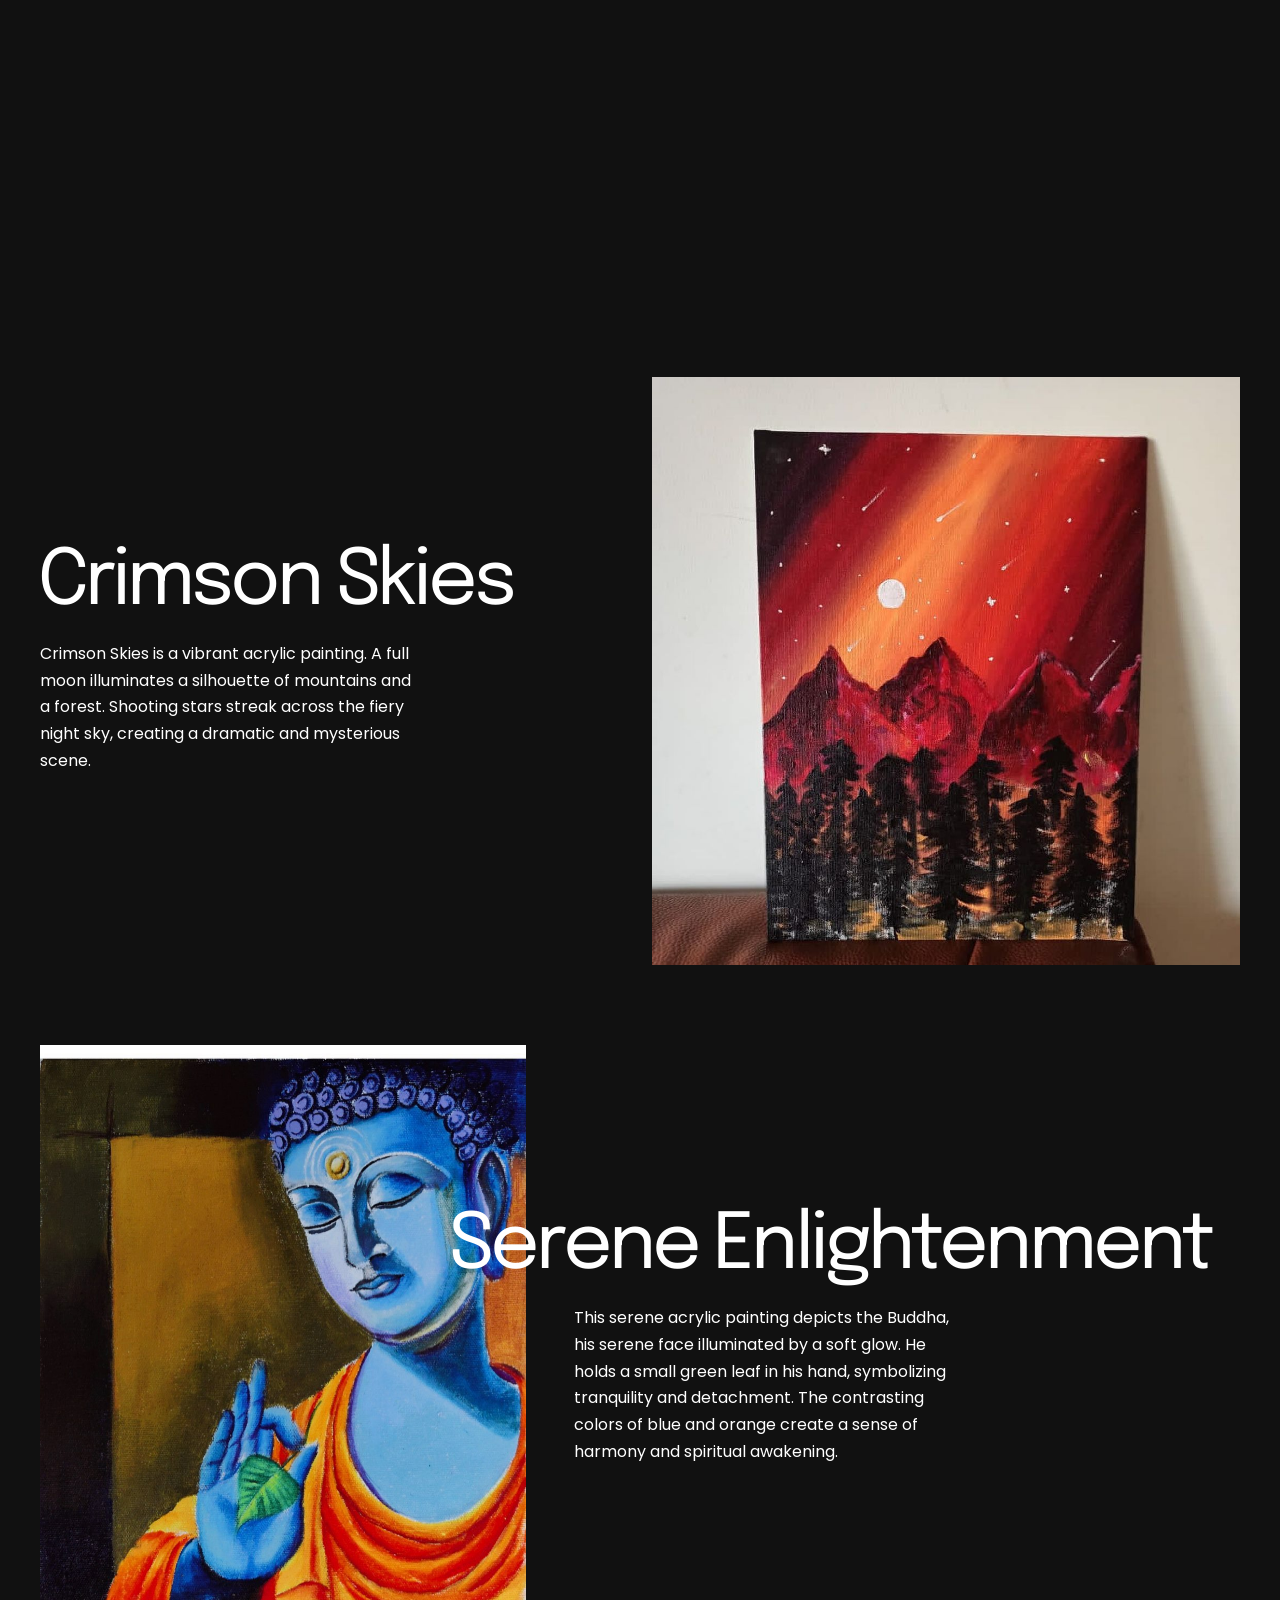
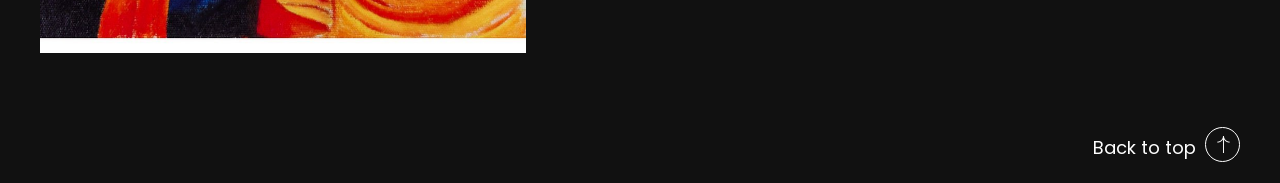
==== commit eca5eff3: "bg audio removed" ====
--- a/index.html
+++ b/index.html
@@ -27,25 +27,30 @@
   <link
     href="https://fonts.googleapis.com/css2?family=Epilogue:wght@400;500;600&family=Poppins:wght@400;500;600&display=swap"
     rel="stylesheet" />
+  <!-- <style>
+    .canvas-container {
+    position: absolute;
+    top: 0;
+    left: 0;
+    width: 100%;
+    height: 100%;
+    z-index: 1;
+}
+
+#canvas {
+    width: 100%;
+    height: 100%;
+}
+  </style> -->
 
 </head>
 
 <body class="appear-animate dark-mode">
-    <audio id="background-music" autoplay loop>
-        <source src="images/demo-brutalist/happy-birthday-to-you-piano-version-13976.mp3" type="audio/mpeg">
-        Your browser does not support the audio element.
-    </audio>
-    
-    <script>
-        document.addEventListener('DOMContentLoaded', () => {
-            const audioElement = document.getElementById('background-music');
-            
-            // Optionally, unmute after a short delay if necessary
-            setTimeout(() => {
-                audioElement.muted = false;
-            }, 1000);  // Unmute after 1 second
-        });
-    </script>
+  <!-- <audio id="background-music" autoplay loop>
+    <source src="images/demo-brutalist/happy-birthday-to-you-piano-version-13976.mp3" type="audio/mpeg">
+    Your browser does not support the audio element.
+  </audio>
+ -->
 
   <!-- Page Loader -->
   <div class="page-loader dark">
@@ -56,8 +61,6 @@
   <!-- Skip to Content -->
   <a href="#main" class="btn skip-to-content">Skip to Content</a>
 
-  
-    
   <!-- End Skip to Content -->
 
   <!-- Page Wrap -->
@@ -96,16 +99,22 @@
     <main id="main">
       <!-- Home Section -->
       <section class="page-section parallax-5 light-content"
-        style="background-image: url(images/demo-brutalist/section-bg-1.jpg)" id="home">
+        style="background-image: url(images/demo-brutalist/section-bg-1.jpg); " id="home">
+        <!-- <div class="canvas-container">
+          <canvas id="canvas"></canvas>
+        </div> -->
         <div class="container position-relative pt-20 pt-sm-40">
           <h1 class="hs-title-2 font-alt uppercase mb-0">
             <span class="wow charsAnimIn" data-splitting="chars">
               Brilliant brushes
             </span>
             <span class="section-title-image wow fadeScaleIn" data-wow-delay="0.3s">
-              <img class="wow charsAnimIn" src="images/demo-brutalist/shape-2.svg" alt="" style="transform: rotate(10deg);" />
+              <img class="wow charsAnimIn" src="images/demo-brutalist/shape-2.svg" alt=""
+                style="transform: rotate(10deg);" />
             </span>
           </h1>
+          <audio id="backgroundMusic" src="images/demo-brutalist/happy-birthday-to-you-piano-version-13976.mp3"
+            loop></audio>
         </div>
       </section>
       <!-- End Home Section -->
@@ -123,17 +132,11 @@
               </p>
             </div>
 
-            <div
-                class="col-md-4 col-lg-3 text-end pt-20 pt-md-10 pt-sm-0 local-scroll"
-              >
-                <a
-                  href="https://www.instagram.com/brilliant.brushes__1626/"
-                  target="_blank"
-                  class="link-hover-anim align-middle"
-                  data-link-animate="y"
-                  >Contact Us <i class="icon-arrow-right size-14"></i
-                ></a>
-              </div>
+            <div class="col-md-4 col-lg-3 text-end pt-20 pt-md-10 pt-sm-0 local-scroll">
+              <a href="https://www.instagram.com/brilliant.brushes__1626/" target="_blank"
+                class="link-hover-anim align-middle" data-link-animate="y">Contact Us <i
+                  class="icon-arrow-right size-14"></i></a>
+            </div>
           </div>
 
           <!-- Portfolio Grid -->
@@ -447,34 +450,7 @@
   </main>
   </div>
   <!-- End Page Wrap -->
-  <script>
-    // script.js
-    function openCarousel(imageSrc) {
-      document.getElementById("carouselModal").style.display = "flex";
-      renderImage(imageSrc);
-    }
-
-    function closeCarousel() {
-      document.getElementById("carouselModal").style.display = "none";
-      document.removeEventListener("click", outsideClickListener);
-      document.removeEventListener("keydown", escapeKeyListener);
-    }
-
-    function renderImage(imageSrc) {
-      const imageElement = document.getElementById("carouselImage");
-      imageElement.src = imageSrc;
-    }
-  </script>
-  <!-- <script>
-        document.addEventListener('DOMContentLoaded', () => {
-            const audioElement = document.getElementById('background-music');
-            
-            // Unmute the audio after 1 second to comply with browser policies
-            setTimeout(() => {
-                audioElement.muted = false;
-            }, 1000); // 1-second delay
-        });
-    </script> -->
+
   <!-- JS -->
   <script src="js/jquery.min.js"></script>
   <script src="js/bootstrap.bundle.min.js"></script>
@@ -482,6 +458,7 @@
   <script src="js/jquery.ajaxchimp.min.js"></script>
   <script src="js/contact-form.js"></script>
   <script src="js/all.js"></script>
+  <!-- <script src="js/fire.js"></script> -->
   <!-- End JS -->
 </body>
 
